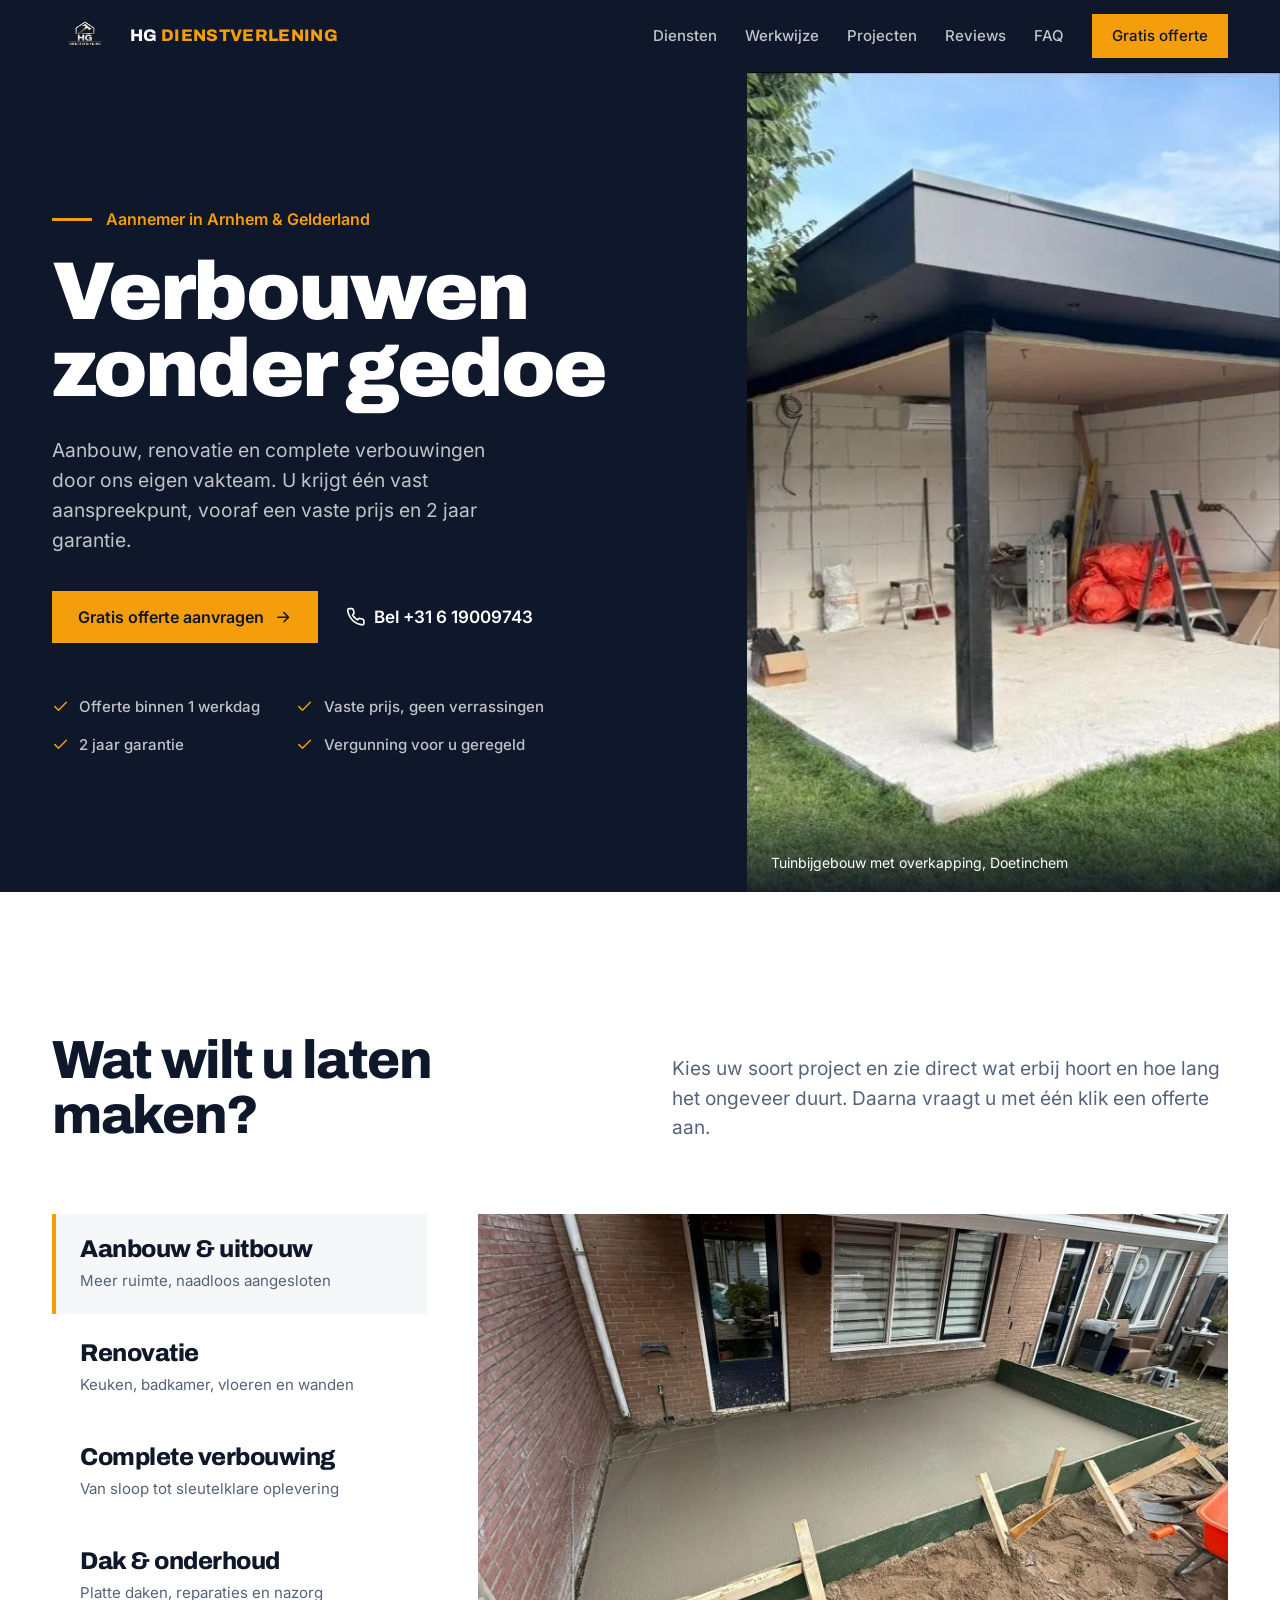
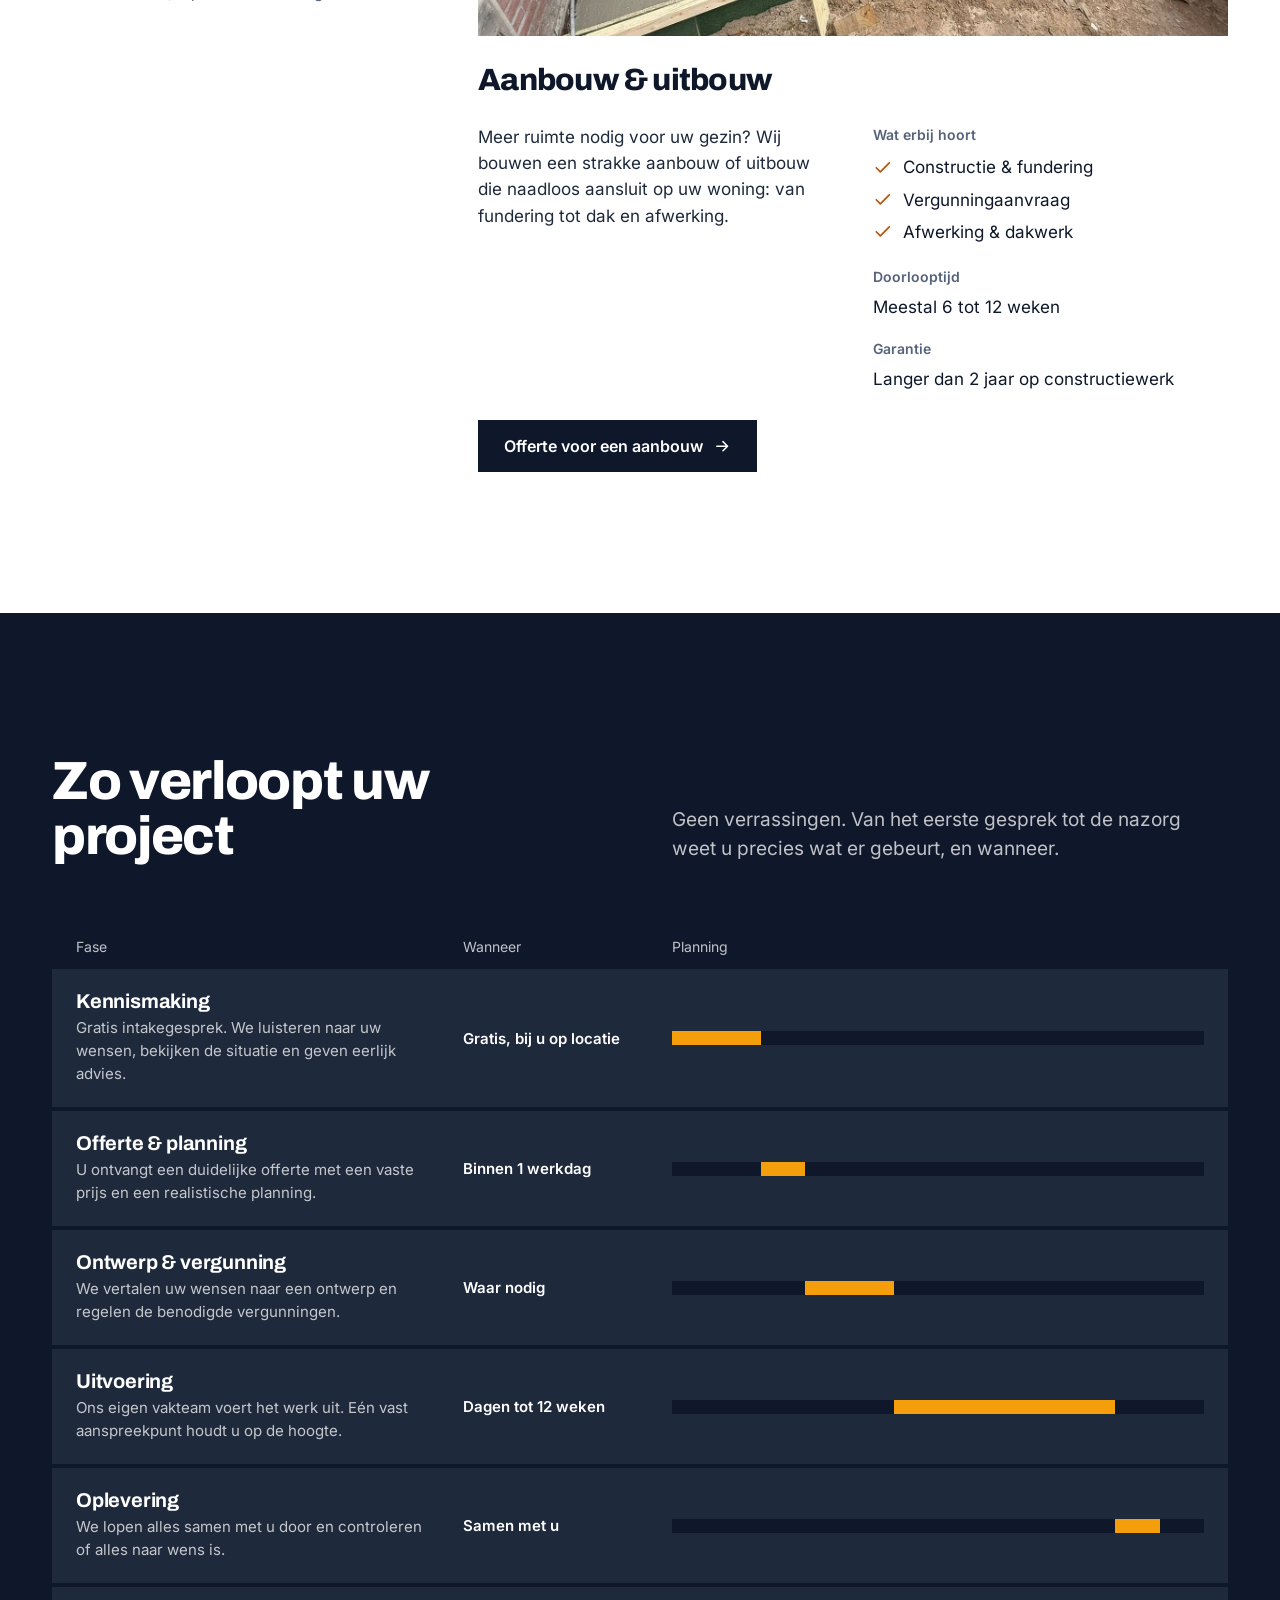
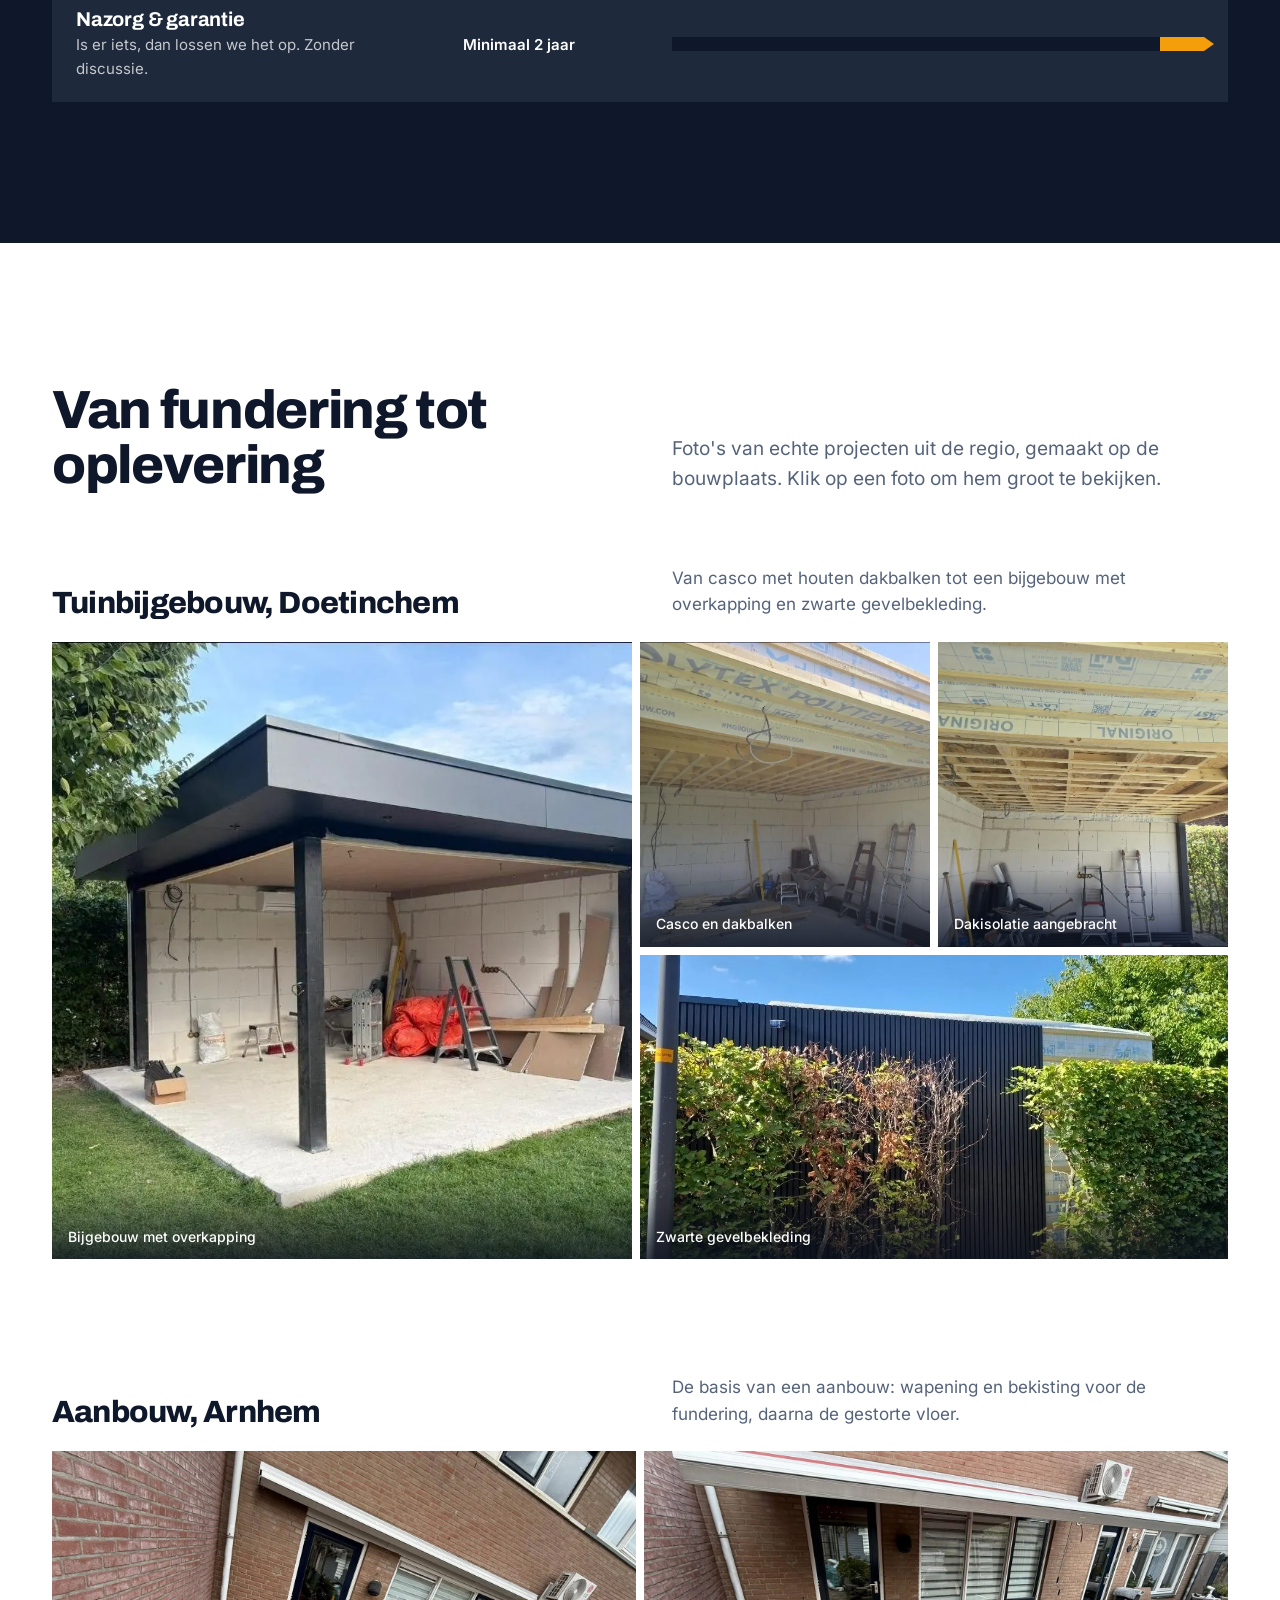
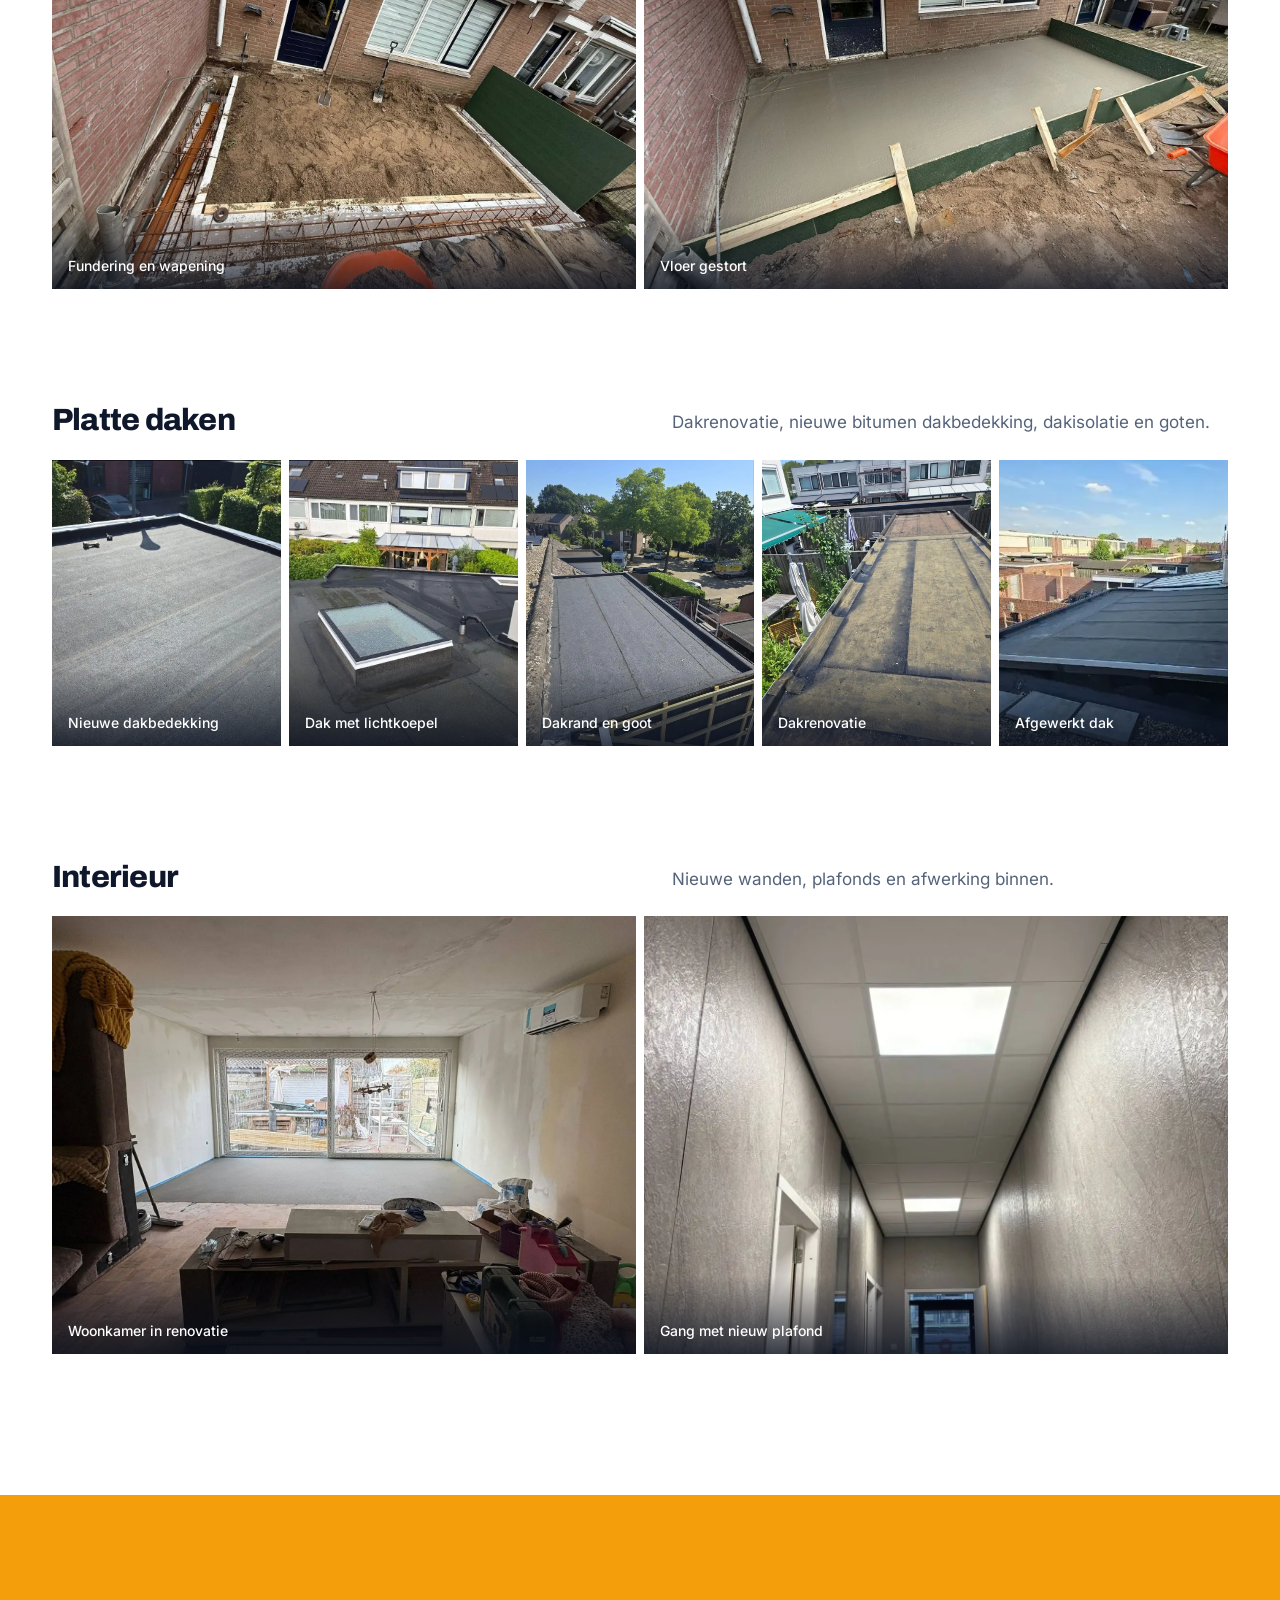
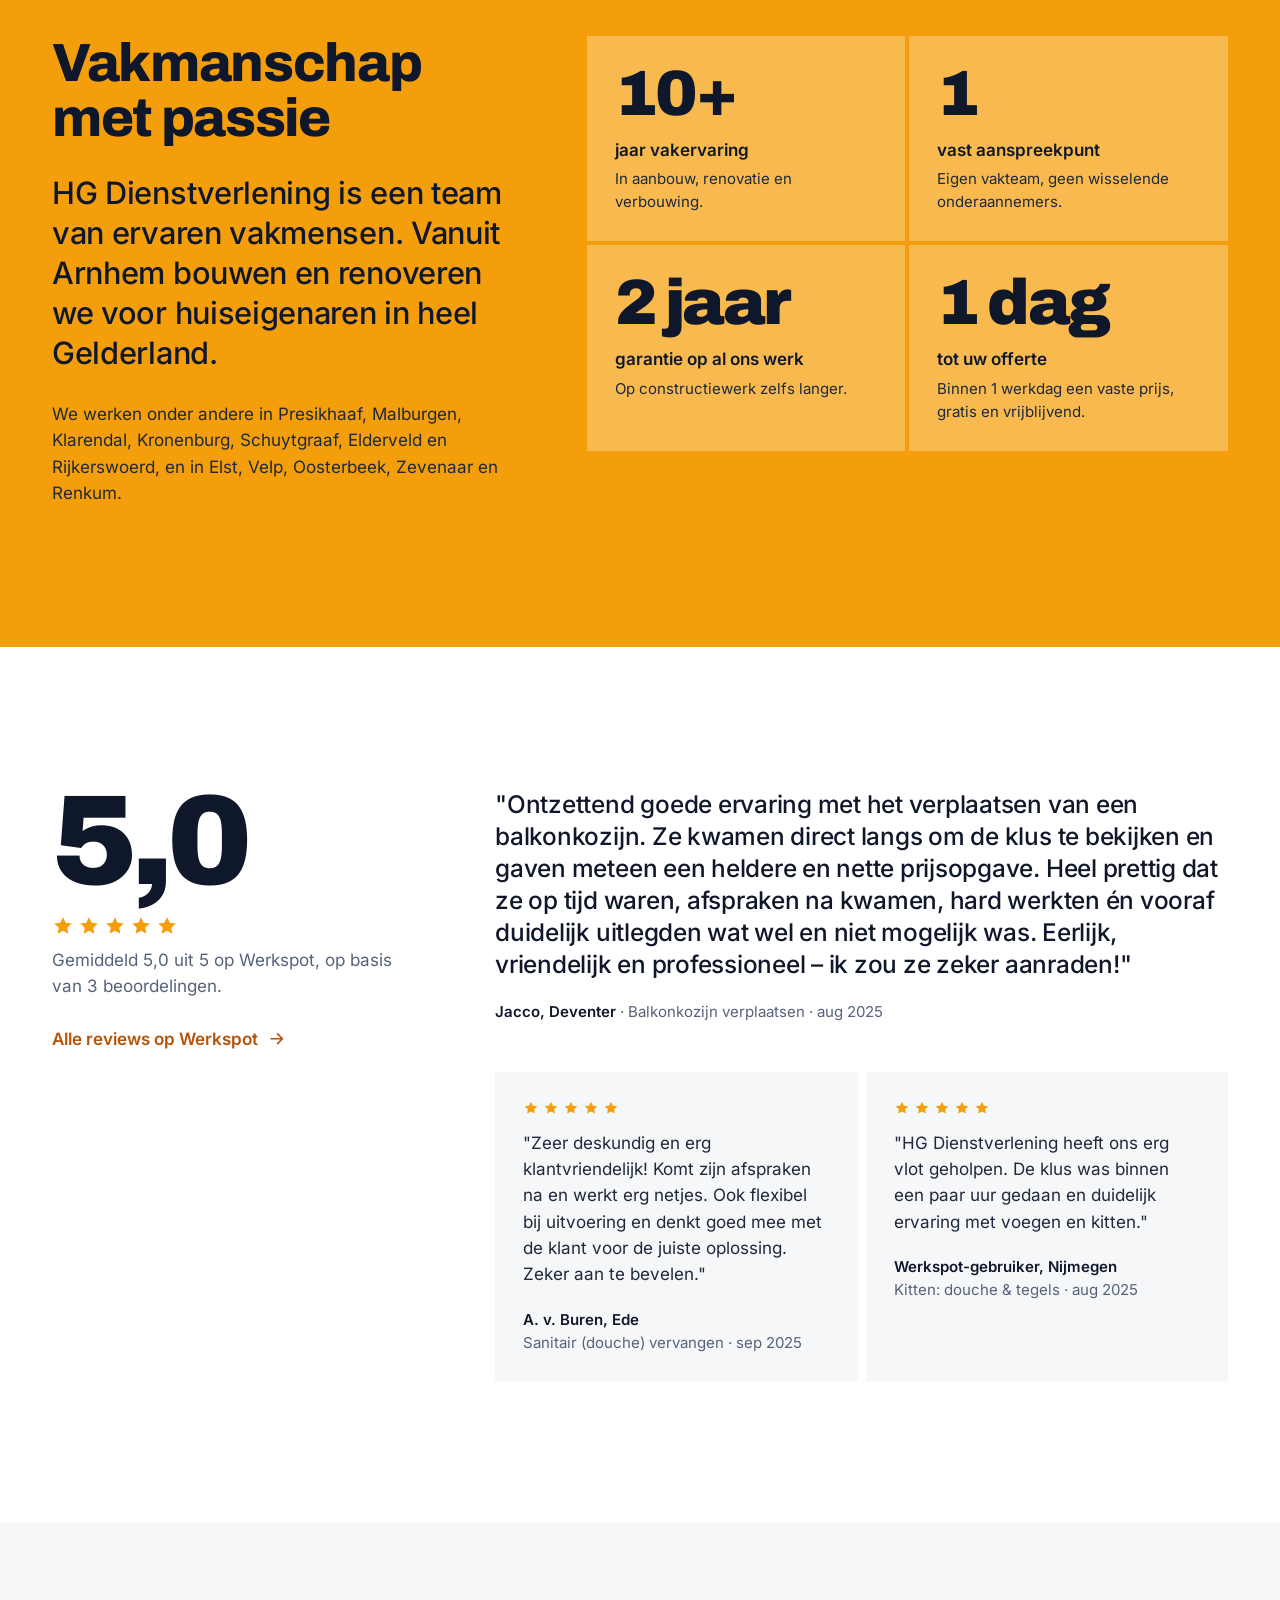
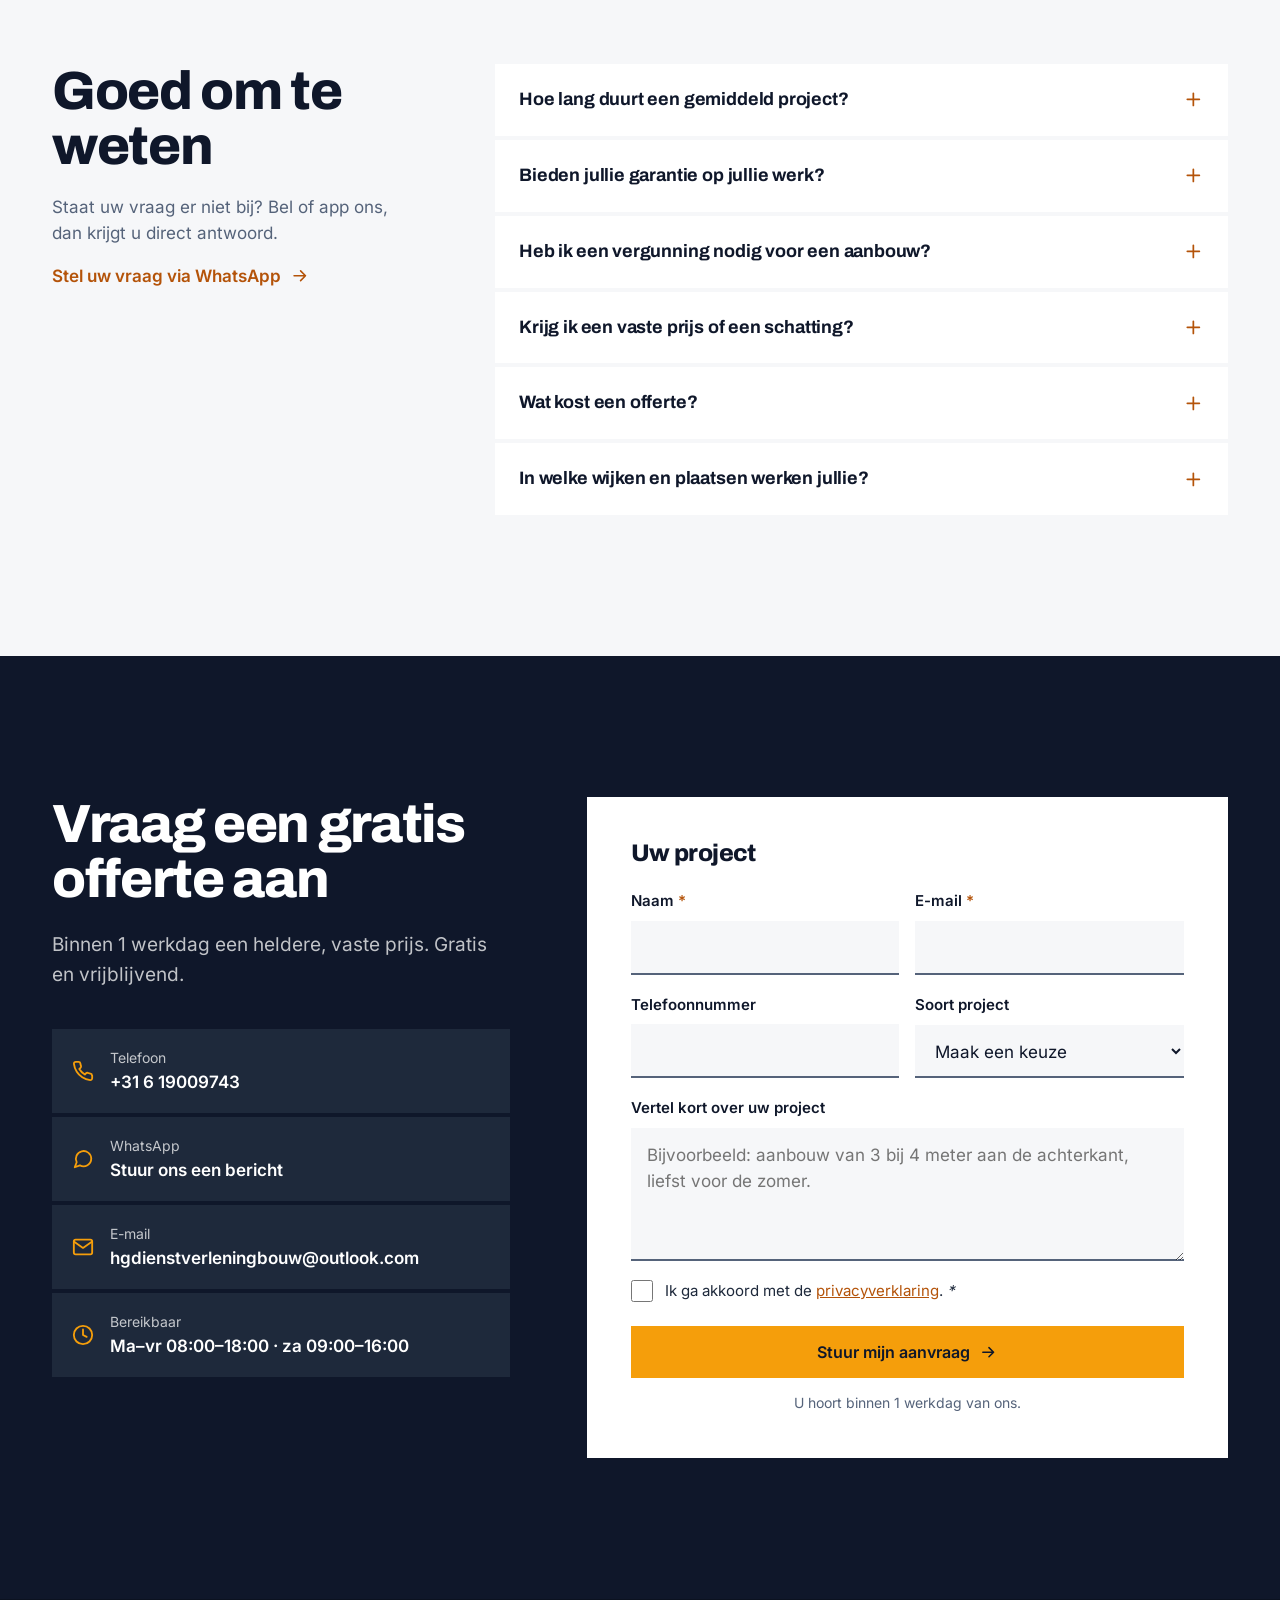
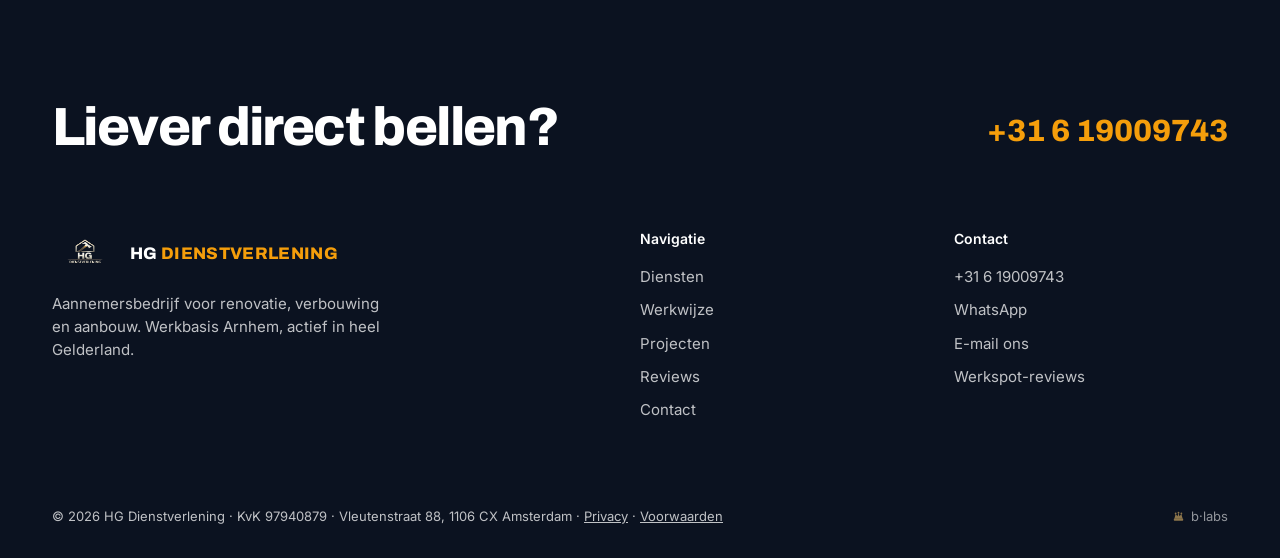
==== index.html @ 27e12d4f "Herontwerp homepage v2, spec-driven (SPEC.md + scripts/check-spec.mjs) - SPEC.md: tokens, bedrijfsge" ====
<!DOCTYPE html>
<html lang="nl">
<head>
<meta charset="UTF-8">
<meta name="viewport" content="width=device-width, initial-scale=1.0">
<title>Aannemer Arnhem | Aanbouw & Renovatie — HG Dienstverlening</title>
<meta name="description" content="Zoekt u een aannemer in Arnhem & Gelderland? Renovatie, verbouwing & aanbouw door eigen vakteam. Vaste prijs + 2 jaar garantie. Gratis offerte binnen 1 werkdag.">
<link rel="canonical" href="https://hg-dienstverlening.nl/">
<meta name="theme-color" content="#0f172a">
<meta property="og:type" content="website">
<meta property="og:site_name" content="HG Dienstverlening">
<meta property="og:title" content="Aannemer Arnhem | Aanbouw & Renovatie — HG Dienstverlening">
<meta property="og:description" content="Renovatie, verbouwing & aanbouw door eigen vakteam. Vaste prijs + 2 jaar garantie. Gratis offerte binnen 1 werkdag.">
<meta property="og:url" content="https://hg-dienstverlening.nl/">
<meta property="og:image" content="https://hg-dienstverlening.nl/hg-logo.png">
<meta property="og:locale" content="nl_NL">
<meta name="twitter:card" content="summary_large_image">
<meta name="twitter:title" content="Aannemer Arnhem | Aanbouw & Renovatie — HG Dienstverlening">
<meta name="twitter:description" content="Renovatie, verbouwing & aanbouw door eigen vakteam. Vaste prijs + 2 jaar garantie. Gratis offerte!">
<meta name="twitter:image" content="https://hg-dienstverlening.nl/hg-logo.png">
<script type="application/ld+json">
{"@context":"https://schema.org","@type":"GeneralContractor","name":"HG Dienstverlening","description":"Aannemersbedrijf voor renovatie, verbouwing en aanbouw in Arnhem en Gelderland.","telephone":"+31619009743","email":"hgdienstverleningbouw@outlook.com","url":"https://hg-dienstverlening.nl/","image":"https://hg-dienstverlening.nl/hg-logo.png","priceRange":"€€","sameAs":["https://www.werkspot.nl/profiel/hg-dienstverlening"],"address":{"@type":"PostalAddress","streetAddress":"Vleutenstraat 88","postalCode":"1106 CX","addressLocality":"Amsterdam","addressCountry":"NL"},"geo":{"@type":"GeoCoordinates","latitude":52.2993,"longitude":4.9498},"areaServed":["Arnhem","Nijmegen","Gelderland","Presikhaaf","Malburgen","Klarendal","Kronenburg","Schuytgraaf","Elderveld","Rijkerswoerd","Elst","Velp","Oosterbeek","Zevenaar","Renkum"],"openingHoursSpecification":[{"@type":"OpeningHoursSpecification","dayOfWeek":["Monday","Tuesday","Wednesday","Thursday","Friday"],"opens":"08:00","closes":"18:00"},{"@type":"OpeningHoursSpecification","dayOfWeek":"Saturday","opens":"09:00","closes":"16:00"}],"aggregateRating":{"@type":"AggregateRating","ratingValue":"5.0","reviewCount":"3","bestRating":"5"}}
</script>
<script type="application/ld+json">
{"@context":"https://schema.org","@type":"FAQPage","mainEntity":[{"@type":"Question","name":"Hoe lang duurt een gemiddeld project?","acceptedAnswer":{"@type":"Answer","text":"Een simpele verbouwing is vaak binnen een week klaar. Een complete renovatie of aanbouw duurt meestal 6 tot 12 weken. Tijdens het eerste gesprek geven we een eerlijke inschatting."}},{"@type":"Question","name":"Bieden jullie garantie op jullie werk?","acceptedAnswer":{"@type":"Answer","text":"Ja, op al ons werk geven we minimaal 2 jaar garantie. Voor constructiewerk zoals een aanbouw geven we zelfs langer garantie."}},{"@type":"Question","name":"Heb ik een vergunning nodig voor een aanbouw?","acceptedAnswer":{"@type":"Answer","text":"Vaak wel, afhankelijk van de grootte en de locatie. We adviseren welke omgevingsvergunning nodig is en kunnen de aanvraag voor u regelen."}},{"@type":"Question","name":"Krijg ik een vaste prijs of een schatting?","acceptedAnswer":{"@type":"Answer","text":"U ontvangt een duidelijke offerte met een vaste prijs. Zo weet u vooraf precies waar u aan toe bent, zonder verrassingen achteraf."}},{"@type":"Question","name":"Wat kost een offerte?","acceptedAnswer":{"@type":"Answer","text":"Niets. Het kennismakingsgesprek, ons advies en de offerte zijn gratis en vrijblijvend. U ontvangt de offerte binnen 1 werkdag."}},{"@type":"Question","name":"In welke wijken en plaatsen werken jullie?","acceptedAnswer":{"@type":"Answer","text":"We werken door heel Arnhem, onder andere in Presikhaaf, Malburgen, Klarendal, Kronenburg, Schuytgraaf, Elderveld en Rijkerswoerd, en in Elst, Velp, Oosterbeek, Zevenaar en Renkum. Voor grotere projecten rijden we graag verder in Gelderland."}}]}
</script>
<link rel="icon" type="image/png" href="favicon.png">
<link rel="apple-touch-icon" href="favicon.png">
<link rel="preload" as="font" type="font/ttf" href="fonts/font4.ttf" crossorigin>
<link href="fonts.css" rel="stylesheet">
<link rel="preload" as="image" href="doetinchem/doetinchem-1.webp" fetchpriority="high">
<link rel="ai-catalog" href="/ai-catalog.json">
<script>document.documentElement.classList.add('js');setTimeout(function(){document.querySelectorAll('[data-reveal]').forEach(function(e){e.classList.add('in')})},3500);</script>
<style>
:root{
  --ink:#0f172a;
  --ink-2:#1e293b;
  --ink-3:#0b1220;
  --accent:#f59e0b;
  --accent-dark:#b45309;
  --bg:#ffffff;
  --bg-soft:#f6f7f9;
  --muted:#55637a;
  --on-dark:#ffffff;
  --on-dark-muted:rgba(255,255,255,.74);
  --wa:#25d366;
  --danger:#b91c1c;
  --head:'Archivo',sans-serif;
  --body:'Inter',sans-serif;
  --fs-display:clamp(2.75rem,6.4vw,5.5rem);
  --fs-h2:clamp(2rem,4.2vw,3.5rem);
  --fs-statement:clamp(1.375rem,2.4vw,2rem);
  --fs-body:1.0625rem;
  --fs-small:.875rem;
  --max:1240px;
  --gutter:clamp(16px,3vw,32px);
  --section:clamp(88px,11vw,160px);
  --radius:0px;
  --ease:cubic-bezier(.2,.7,.2,1);
  --dur:700ms;
}

/* ---------- basis ---------- */
*,*::before,*::after{margin:0;padding:0;box-sizing:border-box}
html{scroll-behavior:smooth;-webkit-text-size-adjust:100%}
body{font-family:var(--body);font-size:var(--fs-body);color:var(--ink);background:var(--bg);line-height:1.55;-webkit-font-smoothing:antialiased;text-rendering:optimizeLegibility}
img{max-width:100%;display:block}
a{color:inherit}
button{font:inherit;color:inherit;cursor:pointer;background:none;border:0}
ul,ol{list-style:none}
svg.i{width:1.15em;height:1.15em;flex:none;fill:none;stroke:currentColor;stroke-width:2;stroke-linecap:round;stroke-linejoin:round}
.wrap{max-width:var(--max);margin-inline:auto;padding-inline:var(--gutter)}
.section{padding-block:var(--section)}
.visually-hidden{position:absolute!important;width:1px;height:1px;overflow:hidden;clip:rect(0 0 0 0);clip-path:inset(50%);white-space:nowrap}
section[id]{scroll-margin-top:72px}
:focus-visible{outline:3px solid var(--accent);outline-offset:3px}
h1,h2,h3{font-family:var(--head);line-height:1.02;letter-spacing:-.025em}
h2{font-size:var(--fs-h2);font-weight:800;max-width:16ch}
.lead{font-size:1.1875rem;color:var(--muted);max-width:46ch}
.on-dark{background:var(--ink);color:var(--on-dark)}
.on-dark .lead{color:var(--on-dark-muted)}

/* ---------- knoppen ---------- */
.btn{display:inline-flex;align-items:center;justify-content:center;gap:.6em;min-height:52px;padding:0 26px;border-radius:var(--radius);font-weight:600;font-size:1rem;text-decoration:none;transition:background-color .2s,color .2s,transform .2s var(--ease)}
.btn:active{transform:translateY(1px)}
.btn-accent{background:var(--accent);color:var(--ink)}
.btn-accent:hover{background:var(--on-dark);color:var(--ink)}
.btn-dark{background:var(--ink);color:var(--on-dark)}
.btn-dark:hover{background:var(--ink-2)}
.link{display:inline-flex;align-items:center;gap:.5em;font-weight:600;text-decoration:none;padding-block:.5em}
.link .i{transition:transform .2s var(--ease)}
.link:hover .i{transform:translateX(4px)}
.link:hover span{text-decoration:underline;text-underline-offset:4px}

/* ---------- navigatie ---------- */
.nav{position:sticky;top:0;z-index:100;background:var(--ink);color:var(--on-dark)}
.nav .wrap{display:flex;align-items:center;justify-content:space-between;height:72px;gap:24px}
.brand{display:flex;align-items:center;gap:12px;font-family:var(--head);font-weight:800;font-size:1.05rem;letter-spacing:.02em;text-decoration:none;color:var(--on-dark)}
.brand img{height:44px;width:66px;object-fit:cover}
.brand b{color:var(--accent);font-weight:800}
.nav-links{display:flex;align-items:center;gap:28px}
.nav-links a{color:var(--on-dark-muted);font-size:.9375rem;font-weight:500;text-decoration:none;transition:color .2s}
.nav-links a:hover{color:var(--on-dark)}
.nav-links .btn{color:var(--ink);min-height:44px;padding:0 20px;font-size:.9375rem}
.menu-btn{display:none;width:44px;height:44px;align-items:center;justify-content:center;color:var(--on-dark)}
.menu-btn .i{width:26px;height:26px}
.menu-btn .close{display:none}
.menu-btn[aria-expanded="true"] .open{display:none}
.menu-btn[aria-expanded="true"] .close{display:block}

/* ---------- hero ---------- */
.hero{display:grid;grid-template-columns:minmax(0,7fr) minmax(0,5fr);min-height:min(calc(100svh - 72px),820px)}
.hero-copy{display:flex;flex-direction:column;justify-content:center;padding:clamp(48px,7vw,96px) clamp(24px,4vw,64px) clamp(48px,7vw,96px) max(var(--gutter),calc((100vw - var(--max)) / 2 + var(--gutter)))}
.hero h1{font-size:var(--fs-display);font-weight:900;letter-spacing:-.035em;line-height:.95}
.h1-loc{display:flex;align-items:center;gap:14px;font-family:var(--body);font-size:1rem;font-weight:600;letter-spacing:0;line-height:1.4;color:var(--accent);margin-bottom:22px}
.h1-loc::before{content:'';width:40px;height:3px;background:var(--accent)}
.hero .lead{margin:28px 0 36px;font-size:clamp(1.0625rem,1.5vw,1.25rem);max-width:40ch}
.hero-actions{display:flex;flex-wrap:wrap;align-items:center;gap:12px 28px}
.hero-actions .link{color:var(--on-dark)}
.facts{display:grid;grid-template-columns:repeat(2,minmax(0,max-content));gap:14px 36px;margin-top:52px;font-size:.9375rem;font-weight:500;color:var(--on-dark-muted)}
.facts li{display:flex;align-items:center;gap:10px}
.facts .i{color:var(--accent)}
.hero-media{position:relative;margin:0;overflow:hidden;min-height:320px;background:var(--ink-2)}
.hero-media img{position:absolute;inset:0;width:100%;height:100%;object-fit:cover}
.hero-media figcaption{position:absolute;left:0;right:0;bottom:0;padding:56px 24px 18px;font-size:var(--fs-small);color:var(--on-dark);background:linear-gradient(transparent,rgba(11,18,32,.82))}

/* ---------- diensten / projectkiezer ---------- */
.head-split{display:grid;grid-template-columns:minmax(0,1fr) minmax(0,1fr);gap:24px 64px;align-items:end;margin-bottom:clamp(40px,6vw,72px)}
.picker{display:grid;grid-template-columns:minmax(0,4fr) minmax(0,8fr);gap:clamp(24px,4vw,56px)}
.tabs{display:none}
html.js .tabs{display:flex;flex-direction:column;gap:4px}
.tab{display:block;width:100%;text-align:left;padding:22px 24px 22px 28px;background:transparent;position:relative;transition:background-color .2s}
.tab::before{content:'';position:absolute;left:0;top:0;bottom:0;width:4px;background:transparent;transition:background-color .2s}
.tab strong{display:block;font-family:var(--head);font-weight:800;font-size:clamp(1.25rem,1.9vw,1.625rem);letter-spacing:-.02em;line-height:1.1}
.tab span{display:block;color:var(--muted);font-size:.9375rem;margin-top:6px}
.tab:hover{background:var(--bg-soft)}
.tab[aria-selected="true"]{background:var(--bg-soft)}
.tab[aria-selected="true"]::before{background:var(--accent)}
.panels{display:grid;gap:64px}
html.js .panels{gap:0}
html.js .panel[hidden]{display:none}
.panel{display:grid;grid-template-columns:minmax(0,1fr) minmax(0,1fr);gap:28px 40px;align-content:start}
.panel-img{grid-column:1/-1;margin:0;aspect-ratio:16/9;overflow:hidden;background:var(--bg-soft)}
.panel-img img{width:100%;height:100%;object-fit:cover}
.panel h3{grid-column:1/-1;font-size:var(--fs-statement);font-weight:800}
.panel p{color:var(--ink-2)}
.panel dl{display:grid;gap:18px}
.panel dt{font-weight:600;font-size:var(--fs-small);color:var(--muted);margin-bottom:6px}
.panel dd li{display:flex;gap:10px;align-items:flex-start;padding:3px 0}
.panel dd .i{color:var(--accent-dark);margin-top:.2em}
.panel .btn{justify-self:start;grid-column:1/-1}
html.js .panel h3{grid-row:2}

/* ---------- werkwijze / bouwplanning ---------- */
.plan{display:grid;gap:4px}
.plan-head,.plan li{display:grid;grid-template-columns:minmax(0,4fr) minmax(0,2fr) minmax(0,6fr);gap:20px 32px;align-items:center}
.plan-head{font-size:var(--fs-small);color:var(--on-dark-muted);padding:0 24px 12px;margin-top:clamp(40px,6vw,72px)}
.plan li{background:var(--ink-2);padding:22px 24px}
.plan h3{font-size:1.25rem;font-weight:700;letter-spacing:-.01em}
.plan p{color:var(--on-dark-muted);font-size:.9375rem;margin-top:4px;max-width:44ch}
.plan .when{font-weight:600;font-size:.9375rem}
.track{display:grid;grid-template-columns:repeat(12,1fr);height:14px;background:var(--ink)}
.bar{grid-column:var(--s)/var(--e);background:var(--accent);transform-origin:left center}
.bar.open{position:relative}
.bar.open::after{content:'';position:absolute;right:-10px;top:0;border-left:10px solid var(--accent);border-top:7px solid transparent;border-bottom:7px solid transparent}

/* ---------- projecten ---------- */
.proj{margin-top:clamp(40px,6vw,72px)}
.proj + .proj{margin-top:clamp(64px,9vw,120px)}
.proj-title{display:grid;grid-template-columns:minmax(0,1fr) minmax(0,1fr);gap:12px 64px;align-items:end;margin-bottom:24px}
.proj-title h3{font-size:var(--fs-statement);font-weight:800}
.proj-title p{color:var(--muted)}
.shot{position:relative;display:block;overflow:hidden;background:var(--bg-soft);text-decoration:none;color:var(--on-dark)}
.shot img{width:100%;height:100%;object-fit:cover;transition:transform .8s var(--ease)}
.shot:hover img{transform:scale(1.035)}
.shot figcaption{position:absolute;left:0;right:0;bottom:0;padding:44px 16px 12px;font-size:var(--fs-small);font-weight:500;background:linear-gradient(transparent,rgba(11,18,32,.78))}
.shot figure{height:100%;margin:0}
.mosaic{display:grid;grid-template-columns:2fr 1fr 1fr;grid-template-rows:repeat(2,minmax(0,1fr));gap:8px;aspect-ratio:16/8.4}
.mosaic .shot:first-child{grid-row:1/3}
.mosaic .shot:last-child{grid-column:2/4}
.pair{display:grid;grid-template-columns:repeat(2,minmax(0,1fr));gap:8px}
.pair .shot{aspect-ratio:4/3}
.strip{display:grid;grid-template-columns:repeat(5,minmax(0,1fr));gap:8px}
.strip .shot{aspect-ratio:4/5}

/* ---------- over ons ---------- */
.about{background:var(--accent);color:var(--ink)}
.about-grid{display:grid;grid-template-columns:minmax(0,5fr) minmax(0,7fr);gap:48px clamp(32px,6vw,96px)}
.about h2{margin-bottom:28px}
.statement{font-size:var(--fs-statement);font-weight:500;line-height:1.3;letter-spacing:-.01em;max-width:30ch}
.about .area{margin-top:28px;color:var(--ink-2);max-width:48ch}
.figures{display:grid;grid-template-columns:repeat(2,minmax(0,1fr));gap:4px;align-content:start}
.figures li{background:rgba(255,255,255,.28);padding:28px}
.figures b{display:block;font-family:var(--head);font-weight:900;font-size:clamp(2.75rem,5vw,4.25rem);line-height:.95;letter-spacing:-.04em}
.figures strong{display:block;font-weight:600;margin-top:12px}
.figures span{display:block;color:var(--ink-2);font-size:.9375rem;margin-top:4px}

/* ---------- reviews ---------- */
.rev-grid{display:grid;grid-template-columns:minmax(0,4fr) minmax(0,8fr);gap:48px clamp(32px,6vw,96px)}
.score{font-family:var(--head);font-weight:900;font-size:clamp(5rem,10vw,8.5rem);line-height:.85;letter-spacing:-.05em}
.stars{display:flex;gap:4px;color:var(--accent);margin:18px 0 10px}
.stars svg{width:22px;height:22px;fill:currentColor}
.rev-side p{color:var(--muted)}
.rev-side .score{color:var(--ink)}
.rev-side .link{margin-top:18px;color:var(--accent-dark)}
.quote-main blockquote{font-size:clamp(1.25rem,1.9vw,1.625rem);line-height:1.32;letter-spacing:-.01em;font-weight:500}
.who{margin-top:20px;font-size:.9375rem}
.who strong{font-weight:600}
.who span{color:var(--muted)}
.quotes-sm{display:grid;grid-template-columns:repeat(2,minmax(0,1fr));gap:8px;margin-top:48px}
.quotes-sm figure{background:var(--bg-soft);padding:28px}
.quotes-sm blockquote{color:var(--ink-2)}
.quotes-sm .stars svg{width:16px;height:16px}
.quotes-sm .stars{margin:0 0 14px}

/* ---------- FAQ ---------- */
.faq{background:var(--bg-soft)}
.faq-grid{display:grid;grid-template-columns:minmax(0,4fr) minmax(0,8fr);gap:40px clamp(32px,6vw,96px)}
.faq-side p{color:var(--muted);margin-top:20px;max-width:32ch}
.faq-side .link{margin-top:8px;color:var(--accent-dark)}
.faq-list{display:grid;gap:4px}
.faq-list details{background:var(--bg)}
.faq-list summary{display:flex;justify-content:space-between;align-items:center;gap:20px;padding:22px 24px;font-family:var(--head);font-weight:700;font-size:1.125rem;letter-spacing:-.01em;cursor:pointer;list-style:none}
.faq-list summary::-webkit-details-marker{display:none}
.faq-list summary .i{color:var(--accent-dark);transition:transform .25s var(--ease)}
.faq-list details[open] summary .i{transform:rotate(45deg)}
.faq-list details p{padding:0 24px 24px;color:var(--ink-2);max-width:62ch}

/* ---------- contact ---------- */
.contact-grid{display:grid;grid-template-columns:minmax(0,5fr) minmax(0,7fr);gap:48px clamp(32px,6vw,96px);align-items:start}
.contact .lead{margin-top:24px}
.channels{display:grid;gap:4px;margin-top:40px}
.channels a,.channels div{display:flex;align-items:center;gap:16px;padding:18px 20px;background:var(--ink-2);text-decoration:none;transition:background-color .2s}
.channels a:hover{background:var(--ink-3)}
.channels .i{color:var(--accent);width:22px;height:22px}
.channels small{display:block;color:var(--on-dark-muted);font-size:var(--fs-small)}
.channels p{min-width:0}
.channels span{font-weight:600;overflow-wrap:anywhere}
.form{background:var(--bg);color:var(--ink);padding:clamp(24px,4vw,44px)}
.form h3{font-size:1.5rem;font-weight:800;margin-bottom:24px}
.row{display:grid;grid-template-columns:repeat(2,minmax(0,1fr));gap:16px}
.field{display:grid;gap:8px;margin-bottom:18px}
.field label{font-weight:600;font-size:.9375rem}
.field label em{font-style:normal;color:var(--accent-dark)}
.field input,.field select,.field textarea{width:100%;min-height:52px;padding:14px 16px;border:0;border-radius:var(--radius);background:var(--bg-soft);box-shadow:inset 0 -2px 0 var(--muted);font:inherit;color:var(--ink);transition:box-shadow .2s,background-color .2s}
.field textarea{min-height:120px;resize:vertical}
.field input:focus,.field select:focus,.field textarea:focus{outline:none;background:var(--bg);box-shadow:inset 0 0 0 2px var(--ink)}
.field input:user-invalid,.field textarea:user-invalid{box-shadow:inset 0 -2px 0 var(--danger)}
.check{display:flex;gap:12px;align-items:flex-start;font-size:.9375rem;color:var(--ink-2);margin:6px 0 24px}
.check input{width:22px;height:22px;margin-top:1px;accent-color:var(--ink);flex:none}
.check a{color:var(--accent-dark)}
.form .btn{width:100%}
.form-note{text-align:center;font-size:var(--fs-small);color:var(--muted);margin-top:14px}
.status{margin-top:16px;font-weight:600}
.status:empty{display:none}
.status.ok{background:var(--bg-soft);padding:16px 18px;color:var(--ink)}
.status.err{background:var(--bg-soft);padding:16px 18px;color:var(--danger)}
.hp{position:absolute;left:-9999px}

/* ---------- footer ---------- */
.footer{background:var(--ink-3);color:var(--on-dark-muted);padding-block:clamp(64px,8vw,112px) 32px}
.foot-call{display:flex;flex-wrap:wrap;justify-content:space-between;align-items:end;gap:24px;padding-bottom:clamp(48px,6vw,80px)}
.foot-call p{font-family:var(--head);font-weight:800;font-size:var(--fs-h2);line-height:1;letter-spacing:-.03em;color:var(--on-dark)}
.foot-call a{font-family:var(--head);font-weight:800;font-size:var(--fs-statement);color:var(--accent);text-decoration:none}
.foot-call a:hover{text-decoration:underline;text-underline-offset:6px}
.foot-cols{display:grid;grid-template-columns:2fr 1fr 1fr;gap:40px}
.foot-cols h3{font-family:var(--body);font-size:var(--fs-small);font-weight:600;color:var(--on-dark);letter-spacing:0;margin-bottom:14px}
.foot-cols p{max-width:38ch;margin-top:16px;font-size:.9375rem}
.foot-cols li a{display:inline-block;padding:5px 0;font-size:.9375rem;text-decoration:none;transition:color .2s}
.foot-cols li a:hover{color:var(--accent)}
.foot-legal{display:flex;flex-wrap:wrap;justify-content:space-between;gap:12px;margin-top:56px;padding-top:24px;font-size:.8125rem}
.foot-legal .credit{display:inline-flex;align-items:center;gap:6px;opacity:.75}

/* ---------- mobiele belbalk ---------- */
.callbar{display:none;position:fixed;left:0;right:0;bottom:0;z-index:90;background:var(--ink);padding:10px 12px calc(10px + env(safe-area-inset-bottom));box-shadow:0 -8px 24px rgba(11,18,32,.25)}
.callbar .inner{display:grid;grid-template-columns:1fr 1fr 1.3fr;gap:8px}
.callbar a{display:flex;align-items:center;justify-content:center;gap:8px;min-height:48px;font-weight:600;font-size:.9375rem;text-decoration:none;white-space:nowrap}
.callbar .call{background:var(--ink-2);color:var(--on-dark)}
.callbar .wa{background:var(--wa);color:var(--ink)}
.callbar .offerte{background:var(--accent);color:var(--ink)}

/* ---------- lightbox ---------- */
.lightbox{margin:auto;padding:0;border:0;background:transparent;max-width:min(1200px,94vw);max-height:92vh;color:var(--on-dark);overflow:visible}
.lightbox::backdrop{background:rgba(11,18,32,.92)}
.lightbox img{max-width:min(1200px,94vw);max-height:80vh;width:auto;height:auto;margin:0 auto;box-shadow:0 30px 80px rgba(0,0,0,.45)}
.lb-bar{display:flex;align-items:center;justify-content:space-between;gap:16px;margin-top:14px}
.lb-bar p{font-size:.9375rem}
.lb-btns{display:flex;gap:6px}
.lb-btns button{width:48px;height:48px;display:flex;align-items:center;justify-content:center;background:var(--ink-2);color:var(--on-dark);transition:background-color .2s}
.lb-btns button:hover{background:var(--accent);color:var(--ink)}

/* ---------- beweging ---------- */
@media (prefers-reduced-motion:no-preference){
  html.js [data-reveal]>*{opacity:0;transform:translateY(24px);transition:opacity var(--dur) var(--ease),transform var(--dur) var(--ease);transition-delay:calc(var(--i,0) * 80ms)}
  html.js [data-reveal].in>*{opacity:1;transform:none}
  html.js .plan .bar{transform:scaleX(0);transition:transform 900ms var(--ease);transition-delay:calc(200ms + var(--i,0) * 140ms)}
  html.js .plan.in .bar{transform:scaleX(1)}
  .hero-media img{animation:drift 18s var(--ease) both}
  @keyframes drift{from{transform:scale(1.08)}to{transform:scale(1)}}
}
@media (prefers-reduced-motion:reduce){
  html{scroll-behavior:auto}
  *,*::before,*::after{transition-duration:.01ms!important;animation-duration:.01ms!important}
}

/* ---------- responsief ---------- */
@media (max-width:1024px){
  .nav-links{display:none;position:absolute;top:72px;left:0;right:0;flex-direction:column;align-items:stretch;gap:0;background:var(--ink);padding:8px var(--gutter) 20px;box-shadow:0 20px 40px rgba(11,18,32,.35)}
  .nav-links.open{display:flex}
  .nav-links a{padding:14px 0;font-size:1.0625rem}
  .nav-links .btn{margin-top:10px;min-height:52px}
  .menu-btn{display:flex}
  .hero{grid-template-columns:1fr;min-height:0}
  .hero-copy{padding-inline:var(--gutter)}
  .hero-media{aspect-ratio:4/3;min-height:0}
  .picker{grid-template-columns:1fr}
  html.js .tabs{flex-direction:row;overflow-x:auto;scroll-snap-type:x mandatory;gap:4px;margin-inline:calc(var(--gutter) * -1);padding-inline:var(--gutter);scrollbar-width:none}
  .tab{flex:0 0 auto;width:auto;padding:14px 18px 16px;background:var(--bg-soft);scroll-snap-align:start}
  .tab::before{left:0;right:0;top:auto;bottom:0;width:auto;height:4px}
  .tab span{display:none}
  .tab strong{font-size:1.0625rem}
  .plan-head{display:none}
  .plan li{grid-template-columns:1fr auto}
  .plan .track{grid-column:1/-1}
  .about-grid,.rev-grid,.faq-grid,.contact-grid{grid-template-columns:minmax(0,1fr)}
  .strip{grid-template-columns:repeat(5,72%);overflow-x:auto;scroll-snap-type:x mandatory;margin-inline:calc(var(--gutter) * -1);padding-inline:var(--gutter);scrollbar-width:none}
  .strip .shot{scroll-snap-align:start}
  .foot-cols{grid-template-columns:1fr 1fr}
  .foot-cols>div:first-child{grid-column:1/-1}
}
@media (max-width:720px){
  .head-split,.proj-title{grid-template-columns:1fr}
  .panel{grid-template-columns:1fr}
  .panel-img{aspect-ratio:4/3}
  .mosaic{grid-template-columns:1fr 1fr;grid-template-rows:auto;aspect-ratio:auto}
  .mosaic .shot{aspect-ratio:4/3}
  .mosaic .shot:first-child{grid-row:auto;grid-column:1/-1}
  .mosaic .shot:last-child{grid-column:1/-1}
  .pair{grid-template-columns:1fr}
  .figures{grid-template-columns:1fr 1fr}
  .figures li{padding:20px}
  .quotes-sm{grid-template-columns:1fr}
  .row{grid-template-columns:1fr;gap:0}
  .facts{grid-template-columns:1fr;margin-top:40px}
  .plan li{grid-template-columns:1fr;gap:10px}
}
@media (max-width:640px){
  .callbar{display:block}
  body{padding-bottom:76px}
  .foot-cols{grid-template-columns:1fr}
  .figures b{font-size:2.25rem}
  .figures li{padding:18px 16px}
}
</style>
</head>
<body>

<svg width="0" height="0" style="position:absolute" aria-hidden="true">
  <symbol id="i-check" viewBox="0 0 24 24"><path d="M20 6 9 17l-5-5"/></symbol>
  <symbol id="i-arrow" viewBox="0 0 24 24"><path d="M5 12h14M13 6l6 6-6 6"/></symbol>
  <symbol id="i-left" viewBox="0 0 24 24"><path d="M15 18l-6-6 6-6"/></symbol>
  <symbol id="i-right" viewBox="0 0 24 24"><path d="M9 18l6-6-6-6"/></symbol>
  <symbol id="i-plus" viewBox="0 0 24 24"><path d="M12 5v14M5 12h14"/></symbol>
  <symbol id="i-x" viewBox="0 0 24 24"><path d="M18 6 6 18M6 6l12 12"/></symbol>
  <symbol id="i-menu" viewBox="0 0 24 24"><path d="M4 7h16M4 12h16M4 17h16"/></symbol>
  <symbol id="i-phone" viewBox="0 0 24 24"><path d="M22 16.9v3a2 2 0 0 1-2.2 2 19.8 19.8 0 0 1-8.6-3.1 19.5 19.5 0 0 1-6-6A19.8 19.8 0 0 1 2.1 4.2 2 2 0 0 1 4.1 2h3a2 2 0 0 1 2 1.7c.1.9.4 1.8.7 2.7a2 2 0 0 1-.5 2.1L8 9.8a16 16 0 0 0 6 6l1.3-1.3a2 2 0 0 1 2.1-.4c.9.3 1.8.6 2.7.7a2 2 0 0 1 1.7 2z"/></symbol>
  <symbol id="i-chat" viewBox="0 0 24 24"><path d="M21 11.5a8.4 8.4 0 0 1-12.4 7.4L3 21l2.1-5.5A8.4 8.4 0 1 1 21 11.5z"/></symbol>
  <symbol id="i-mail" viewBox="0 0 24 24"><path d="M4 4h16a2 2 0 0 1 2 2v12a2 2 0 0 1-2 2H4a2 2 0 0 1-2-2V6a2 2 0 0 1 2-2z"/><path d="m22 6-10 7L2 6"/></symbol>
  <symbol id="i-clock" viewBox="0 0 24 24"><circle cx="12" cy="12" r="10"/><path d="M12 6v6l4 2"/></symbol>
  <symbol id="i-star" viewBox="0 0 24 24"><path d="M12 2.5l2.9 6 6.6.8-4.9 4.6 1.3 6.5L12 17.2l-5.9 3.2 1.3-6.5L2.5 9.3l6.6-.8z"/></symbol>
</svg>

<a href="#main" class="visually-hidden">Naar de inhoud</a>

<header class="nav">
  <div class="wrap">
    <a href="#home" class="brand" aria-label="HG Dienstverlening, naar boven"><img src="hg-logo.png" width="60" height="40" alt=""><span>HG <b>DIENSTVERLENING</b></span></a>
    <nav class="nav-links" id="navLinks" aria-label="Hoofdmenu">
      <a href="#diensten">Diensten</a>
      <a href="#werkwijze">Werkwijze</a>
      <a href="#projecten">Projecten</a>
      <a href="#reviews">Reviews</a>
      <a href="#faq">FAQ</a>
      <a href="#contact" class="btn btn-accent">Gratis offerte</a>
    </nav>
    <button class="menu-btn" id="menuBtn" aria-label="Menu" aria-expanded="false" aria-controls="navLinks">
      <svg class="i open"><use href="#i-menu"/></svg><svg class="i close"><use href="#i-x"/></svg>
    </button>
  </div>
</header>

<main id="main">

<!-- 1. HERO -->
<section class="hero on-dark" id="home">
  <div class="hero-copy" data-reveal>
    <h1><span class="h1-loc">Aannemer in Arnhem &amp; Gelderland</span>Verbouwen zonder gedoe</h1>
    <p class="lead">Aanbouw, renovatie en complete verbouwingen door ons eigen vakteam. U krijgt één vast aanspreekpunt, vooraf een vaste prijs en 2 jaar garantie.</p>
    <div class="hero-actions">
      <a href="#contact" class="btn btn-accent">Gratis offerte aanvragen <svg class="i"><use href="#i-arrow"/></svg></a>
      <a href="tel:+31619009743" class="link"><svg class="i"><use href="#i-phone"/></svg><span>Bel +31 6 19009743</span></a>
    </div>
    <ul class="facts">
      <li><svg class="i"><use href="#i-check"/></svg>Offerte binnen 1 werkdag</li>
      <li><svg class="i"><use href="#i-check"/></svg>Vaste prijs, geen verrassingen</li>
      <li><svg class="i"><use href="#i-check"/></svg>2 jaar garantie</li>
      <li><svg class="i"><use href="#i-check"/></svg>Vergunning voor u geregeld</li>
    </ul>
  </div>
  <figure class="hero-media">
    <img src="doetinchem/doetinchem-1.webp" width="1078" height="810" alt="Tuinbijgebouw met overkapping en kalkzandsteen muren in een tuin in Doetinchem" fetchpriority="high">
    <figcaption>Tuinbijgebouw met overkapping, Doetinchem</figcaption>
  </figure>
</section>

<!-- 2. DIENSTEN — projectkiezer -->
<section class="section" id="diensten">
  <div class="wrap">
    <div class="head-split" data-reveal>
      <h2>Wat wilt u laten maken?</h2>
      <p class="lead">Kies uw soort project en zie direct wat erbij hoort en hoe lang het ongeveer duurt. Daarna vraagt u met één klik een offerte aan.</p>
    </div>
    <div class="picker">
      <div class="tabs" role="tablist" aria-label="Soort project">
        <button class="tab" role="tab" id="tab-aanbouw" aria-controls="p-aanbouw" aria-selected="true"><strong>Aanbouw &amp; uitbouw</strong><span>Meer ruimte, naadloos aangesloten</span></button>
        <button class="tab" role="tab" id="tab-renovatie" aria-controls="p-renovatie" aria-selected="false" tabindex="-1"><strong>Renovatie</strong><span>Keuken, badkamer, vloeren en wanden</span></button>
        <button class="tab" role="tab" id="tab-verbouwing" aria-controls="p-verbouwing" aria-selected="false" tabindex="-1"><strong>Complete verbouwing</strong><span>Van sloop tot sleutelklare oplevering</span></button>
        <button class="tab" role="tab" id="tab-onderhoud" aria-controls="p-onderhoud" aria-selected="false" tabindex="-1"><strong>Dak &amp; onderhoud</strong><span>Platte daken, reparaties en nazorg</span></button>
      </div>
      <div class="panels">
        <article class="panel" id="p-aanbouw" role="tabpanel" aria-labelledby="tab-aanbouw">
          <figure class="panel-img"><img src="Arnhem-3.webp" width="1600" height="1200" loading="lazy" decoding="async" alt="Gestorte betonvloer voor een aanbouw aan een rijtjeswoning in Arnhem"></figure>
          <h3>Aanbouw &amp; uitbouw</h3>
          <div>
            <p>Meer ruimte nodig voor uw gezin? Wij bouwen een strakke aanbouw of uitbouw die naadloos aansluit op uw woning: van fundering tot dak en afwerking.</p>
          </div>
          <dl>
            <div><dt>Wat erbij hoort</dt><dd><ul><li><svg class="i"><use href="#i-check"/></svg>Constructie &amp; fundering</li><li><svg class="i"><use href="#i-check"/></svg>Vergunningaanvraag</li><li><svg class="i"><use href="#i-check"/></svg>Afwerking &amp; dakwerk</li></ul></dd></div>
            <div><dt>Doorlooptijd</dt><dd>Meestal 6 tot 12 weken</dd></div>
            <div><dt>Garantie</dt><dd>Langer dan 2 jaar op constructiewerk</dd></div>
          </dl>
          <a href="#contact" class="btn btn-dark" data-type="aanbouw">Offerte voor een aanbouw <svg class="i"><use href="#i-arrow"/></svg></a>
        </article>
        <article class="panel" id="p-renovatie" role="tabpanel" aria-labelledby="tab-renovatie">
          <figure class="panel-img"><img src="Arnhem-4.webp" width="1600" height="1200" loading="lazy" decoding="async" alt="Woonkamer tijdens een renovatie, met nieuwe wanden en een grote schuifpui"></figure>
          <h3>Renovatie</h3>
          <div>
            <p>Badkamer of keuken verouderd? Wij moderniseren met behoud van karakter, met een vaste prijs vooraf en één aanspreekpunt van begin tot eind.</p>
          </div>
          <dl>
            <div><dt>Wat erbij hoort</dt><dd><ul><li><svg class="i"><use href="#i-check"/></svg>Keuken &amp; badkamer</li><li><svg class="i"><use href="#i-check"/></svg>Vloeren &amp; wanden</li><li><svg class="i"><use href="#i-check"/></svg>Installaties</li></ul></dd></div>
            <div><dt>Doorlooptijd</dt><dd>Kleine klus vaak binnen een week, complete renovatie 6 tot 12 weken</dd></div>
            <div><dt>Garantie</dt><dd>Minimaal 2 jaar</dd></div>
          </dl>
          <a href="#contact" class="btn btn-dark" data-type="renovatie">Offerte voor een renovatie <svg class="i"><use href="#i-arrow"/></svg></a>
        </article>
        <article class="panel" id="p-verbouwing" role="tabpanel" aria-labelledby="tab-verbouwing">
          <figure class="panel-img"><img src="doetinchem/doetinchem-4.webp" width="1079" height="810" loading="lazy" decoding="async" alt="Casco van een bijgebouw met kalkzandsteen muren en houten dakbalken"></figure>
          <h3>Complete verbouwing</h3>
          <div>
            <p>Van verouderd pand naar uw droomwoning. Wij regelen de totale transformatie: sloop, opbouw, planning en oplevering, met ons eigen vakteam.</p>
          </div>
          <dl>
            <div><dt>Wat erbij hoort</dt><dd><ul><li><svg class="i"><use href="#i-check"/></svg>Projectbeheer</li><li><svg class="i"><use href="#i-check"/></svg>Sloop &amp; opbouw</li><li><svg class="i"><use href="#i-check"/></svg>Strakke planning</li></ul></dd></div>
            <div><dt>Doorlooptijd</dt><dd>Meestal 6 tot 12 weken</dd></div>
            <div><dt>Garantie</dt><dd>Minimaal 2 jaar, langer op constructiewerk</dd></div>
          </dl>
          <a href="#contact" class="btn btn-dark" data-type="verbouwing">Offerte voor een verbouwing <svg class="i"><use href="#i-arrow"/></svg></a>
        </article>
        <article class="panel" id="p-onderhoud" role="tabpanel" aria-labelledby="tab-onderhoud">
          <figure class="panel-img"><img src="dak/dak-1.webp" width="1079" height="810" loading="lazy" decoding="async" alt="Plat dak met nieuwe bitumen dakbedekking en een lichtkoepel"></figure>
          <h3>Dak &amp; onderhoud</h3>
          <div>
            <p>Een lekkage, een losse tegel of een dak dat aan vervanging toe is? Wij zorgen voor snelle opvolging, dakrenovatie en preventief onderhoud.</p>
          </div>
          <dl>
            <div><dt>Wat erbij hoort</dt><dd><ul><li><svg class="i"><use href="#i-check"/></svg>Dakrenovatie &amp; dakisolatie</li><li><svg class="i"><use href="#i-check"/></svg>Spoedservice &amp; reparaties</li><li><svg class="i"><use href="#i-check"/></svg>Preventief onderhoud</li></ul></dd></div>
            <div><dt>Doorlooptijd</dt><dd>Kleine reparaties vaak binnen een dag</dd></div>
            <div><dt>Garantie</dt><dd>Minimaal 2 jaar</dd></div>
          </dl>
          <a href="#contact" class="btn btn-dark" data-type="onderhoud">Offerte voor dak of onderhoud <svg class="i"><use href="#i-arrow"/></svg></a>
        </article>
      </div>
    </div>
  </div>
</section>

<!-- 3. WERKWIJZE — bouwplanning -->
<section class="section on-dark" id="werkwijze">
  <div class="wrap">
    <div class="head-split" data-reveal>
      <h2>Zo verloopt uw project</h2>
      <p class="lead">Geen verrassingen. Van het eerste gesprek tot de nazorg weet u precies wat er gebeurt, en wanneer.</p>
    </div>
    <div class="plan-head" aria-hidden="true"><span>Fase</span><span>Wanneer</span><span>Planning</span></div>
    <ol class="plan" data-reveal>
      <li><div><h3>Kennismaking</h3><p>Gratis intakegesprek. We luisteren naar uw wensen, bekijken de situatie en geven eerlijk advies.</p></div><div class="when">Gratis, bij u op locatie</div><div class="track" aria-hidden="true"><span class="bar" style="--s:1;--e:3;--i:0"></span></div></li>
      <li><div><h3>Offerte &amp; planning</h3><p>U ontvangt een duidelijke offerte met een vaste prijs en een realistische planning.</p></div><div class="when">Binnen 1 werkdag</div><div class="track" aria-hidden="true"><span class="bar" style="--s:3;--e:4;--i:1"></span></div></li>
      <li><div><h3>Ontwerp &amp; vergunning</h3><p>We vertalen uw wensen naar een ontwerp en regelen de benodigde vergunningen.</p></div><div class="when">Waar nodig</div><div class="track" aria-hidden="true"><span class="bar" style="--s:4;--e:6;--i:2"></span></div></li>
      <li><div><h3>Uitvoering</h3><p>Ons eigen vakteam voert het werk uit. Eén vast aanspreekpunt houdt u op de hoogte.</p></div><div class="when">Dagen tot 12 weken</div><div class="track" aria-hidden="true"><span class="bar" style="--s:6;--e:11;--i:3"></span></div></li>
      <li><div><h3>Oplevering</h3><p>We lopen alles samen met u door en controleren of alles naar wens is.</p></div><div class="when">Samen met u</div><div class="track" aria-hidden="true"><span class="bar" style="--s:11;--e:12;--i:4"></span></div></li>
      <li><div><h3>Nazorg &amp; garantie</h3><p>Is er iets, dan lossen we het op. Zonder discussie.</p></div><div class="when">Minimaal 2 jaar</div><div class="track" aria-hidden="true"><span class="bar open" style="--s:12;--e:13;--i:5"></span></div></li>
    </ol>
  </div>
</section>

<!-- 4. PROJECTEN -->
<section class="section" id="projecten">
  <div class="wrap">
    <div class="head-split" data-reveal>
      <h2>Van fundering tot oplevering</h2>
      <p class="lead">Foto's van echte projecten uit de regio, gemaakt op de bouwplaats. Klik op een foto om hem groot te bekijken.</p>
    </div>

    <div class="proj">
      <div class="proj-title" data-reveal><h3>Tuinbijgebouw, Doetinchem</h3><p>Van casco met houten dakbalken tot een bijgebouw met overkapping en zwarte gevelbekleding.</p></div>
      <div class="mosaic">
        <a class="shot" href="doetinchem/doetinchem-1.webp"><figure><img src="doetinchem/doetinchem-1.webp" width="1078" height="810" loading="lazy" decoding="async" alt="Tuinbijgebouw met overkapping"><figcaption>Bijgebouw met overkapping</figcaption></figure></a>
        <a class="shot" href="doetinchem/doetinchem-4.webp"><figure><img src="doetinchem/doetinchem-4.webp" width="1079" height="810" loading="lazy" decoding="async" alt="Casco van het bijgebouw met kalkzandsteen muren"><figcaption>Casco en dakbalken</figcaption></figure></a>
        <a class="shot" href="doetinchem/doetinchem-3.webp"><figure><img src="doetinchem/doetinchem-3.webp" width="1079" height="811" loading="lazy" decoding="async" alt="Dakisolatieplaten tussen de houten balken van het bijgebouw"><figcaption>Dakisolatie aangebracht</figcaption></figure></a>
        <a class="shot" href="doetinchem/doetinchem-2.webp"><figure><img src="doetinchem/doetinchem-2.webp" width="1079" height="608" loading="lazy" decoding="async" alt="Zwarte verticale gevelbekleding van het bijgebouw tussen hagen"><figcaption>Zwarte gevelbekleding</figcaption></figure></a>
      </div>
    </div>

    <div class="proj">
      <div class="proj-title" data-reveal><h3>Aanbouw, Arnhem</h3><p>De basis van een aanbouw: wapening en bekisting voor de fundering, daarna de gestorte vloer.</p></div>
      <div class="pair">
        <a class="shot" href="Arnhem-1.webp"><figure><img src="Arnhem-1.webp" width="1600" height="1200" loading="lazy" decoding="async" alt="Bekisting en wapening voor de fundering van een aanbouw"><figcaption>Fundering en wapening</figcaption></figure></a>
        <a class="shot" href="Arnhem-3.webp"><figure><img src="Arnhem-3.webp" width="1600" height="1200" loading="lazy" decoding="async" alt="Vers gestorte betonvloer van de aanbouw"><figcaption>Vloer gestort</figcaption></figure></a>
      </div>
    </div>

    <div class="proj">
      <div class="proj-title" data-reveal><h3>Platte daken</h3><p>Dakrenovatie, nieuwe bitumen dakbedekking, dakisolatie en goten.</p></div>
      <div class="strip">
        <a class="shot" href="dak/dak-4.webp"><figure><img src="dak/dak-4.webp" width="1079" height="810" loading="lazy" decoding="async" alt="Nieuwe dakbedekking op een plat dak"><figcaption>Nieuwe dakbedekking</figcaption></figure></a>
        <a class="shot" href="dak/dak-1.webp"><figure><img src="dak/dak-1.webp" width="1079" height="810" loading="lazy" decoding="async" alt="Plat dak met lichtkoepel"><figcaption>Dak met lichtkoepel</figcaption></figure></a>
        <a class="shot" href="dak/dak-5.webp"><figure><img src="dak/dak-5.webp" width="900" height="1200" loading="lazy" decoding="async" alt="Plat dak met dakrand aan de achterkant van een woning"><figcaption>Dakrand en goot</figcaption></figure></a>
        <a class="shot" href="dak/dak-2.webp"><figure><img src="dak/dak-2.webp" width="898" height="1200" loading="lazy" decoding="async" alt="Lang plat dak tijdens de renovatie"><figcaption>Dakrenovatie</figcaption></figure></a>
        <a class="shot" href="dak/dak-3.webp"><figure><img src="dak/dak-3.webp" width="610" height="450" loading="lazy" decoding="async" alt="Afgewerkt plat dak in een woonwijk"><figcaption>Afgewerkt dak</figcaption></figure></a>
      </div>
    </div>

    <div class="proj">
      <div class="proj-title" data-reveal><h3>Interieur</h3><p>Nieuwe wanden, plafonds en afwerking binnen.</p></div>
      <div class="pair">
        <a class="shot" href="Arnhem-4.webp"><figure><img src="Arnhem-4.webp" width="1600" height="1200" loading="lazy" decoding="async" alt="Woonkamer tijdens de renovatie"><figcaption>Woonkamer in renovatie</figcaption></figure></a>
        <a class="shot" href="amsterdam-1.webp"><figure><img src="amsterdam-1.webp" width="1200" height="1600" loading="lazy" decoding="async" alt="Afgewerkte gang met nieuw systeemplafond en verlichting"><figcaption>Gang met nieuw plafond</figcaption></figure></a>
      </div>
    </div>
  </div>
</section>

<!-- 5. OVER ONS -->
<section class="section about" id="about">
  <div class="wrap about-grid">
    <div data-reveal>
      <h2>Vakmanschap met passie</h2>
      <p class="statement">HG Dienstverlening is een team van ervaren vakmensen. Vanuit Arnhem bouwen en renoveren we voor huiseigenaren in heel Gelderland.</p>
      <p class="area">We werken onder andere in Presikhaaf, Malburgen, Klarendal, Kronenburg, Schuytgraaf, Elderveld en Rijkerswoerd, en in Elst, Velp, Oosterbeek, Zevenaar en Renkum.</p>
    </div>
    <ul class="figures" data-reveal>
      <li><b>10+</b><strong>jaar vakervaring</strong><span>In aanbouw, renovatie en verbouwing.</span></li>
      <li><b>1</b><strong>vast aanspreekpunt</strong><span>Eigen vakteam, geen wisselende onderaannemers.</span></li>
      <li><b>2 jaar</b><strong>garantie op al ons werk</strong><span>Op constructiewerk zelfs langer.</span></li>
      <li><b>1 dag</b><strong>tot uw offerte</strong><span>Binnen 1 werkdag een vaste prijs, gratis en vrijblijvend.</span></li>
    </ul>
  </div>
</section>

<!-- 6. REVIEWS -->
<section class="section" id="reviews">
  <div class="wrap rev-grid">
    <div class="rev-side" data-reveal>
      <h2 class="visually-hidden">Wat klanten zeggen</h2>
      <p class="score" aria-hidden="true">5,0</p>
      <div class="stars" role="img" aria-label="5 van 5 sterren"><svg><use href="#i-star"/></svg><svg><use href="#i-star"/></svg><svg><use href="#i-star"/></svg><svg><use href="#i-star"/></svg><svg><use href="#i-star"/></svg></div>
      <p>Gemiddeld 5,0 uit 5 op Werkspot, op basis van 3 beoordelingen.</p>
      <a class="link" href="https://www.werkspot.nl/profiel/hg-dienstverlening" target="_blank" rel="noopener"><span>Alle reviews op Werkspot</span><svg class="i"><use href="#i-arrow"/></svg></a>
    </div>
    <div data-reveal>
      <figure class="quote-main">
        <blockquote><p>"Ontzettend goede ervaring met het verplaatsen van een balkonkozijn. Ze kwamen direct langs om de klus te bekijken en gaven meteen een heldere en nette prijsopgave. Heel prettig dat ze op tijd waren, afspraken na kwamen, hard werkten én vooraf duidelijk uitlegden wat wel en niet mogelijk was. Eerlijk, vriendelijk en professioneel – ik zou ze zeker aanraden!"</p></blockquote>
        <figcaption class="who"><strong>Jacco, Deventer</strong> <span>· Balkonkozijn verplaatsen · aug 2025</span></figcaption>
      </figure>
      <div class="quotes-sm">
        <figure>
          <div class="stars" role="img" aria-label="5 van 5 sterren"><svg><use href="#i-star"/></svg><svg><use href="#i-star"/></svg><svg><use href="#i-star"/></svg><svg><use href="#i-star"/></svg><svg><use href="#i-star"/></svg></div>
          <blockquote><p>"Zeer deskundig en erg klantvriendelijk! Komt zijn afspraken na en werkt erg netjes. Ook flexibel bij uitvoering en denkt goed mee met de klant voor de juiste oplossing. Zeker aan te bevelen."</p></blockquote>
          <figcaption class="who"><strong>A. v. Buren, Ede</strong><br><span>Sanitair (douche) vervangen · sep 2025</span></figcaption>
        </figure>
        <figure>
          <div class="stars" role="img" aria-label="5 van 5 sterren"><svg><use href="#i-star"/></svg><svg><use href="#i-star"/></svg><svg><use href="#i-star"/></svg><svg><use href="#i-star"/></svg><svg><use href="#i-star"/></svg></div>
          <blockquote><p>"HG Dienstverlening heeft ons erg vlot geholpen. De klus was binnen een paar uur gedaan en duidelijk ervaring met voegen en kitten."</p></blockquote>
          <figcaption class="who"><strong>Werkspot-gebruiker, Nijmegen</strong><br><span>Kitten: douche &amp; tegels · aug 2025</span></figcaption>
        </figure>
      </div>
    </div>
  </div>
</section>

<!-- 7. FAQ -->
<section class="section faq" id="faq">
  <div class="wrap faq-grid">
    <div class="faq-side" data-reveal>
      <h2>Goed om te weten</h2>
      <p>Staat uw vraag er niet bij? Bel of app ons, dan krijgt u direct antwoord.</p>
      <a class="link" href="https://wa.me/31619009743" target="_blank" rel="noopener"><span>Stel uw vraag via WhatsApp</span><svg class="i"><use href="#i-arrow"/></svg></a>
    </div>
    <div class="faq-list" data-reveal>
      <details><summary>Hoe lang duurt een gemiddeld project?<svg class="i" aria-hidden="true"><use href="#i-plus"/></svg></summary><p>Een simpele verbouwing is vaak binnen een week klaar. Een complete renovatie of aanbouw duurt meestal 6 tot 12 weken. Tijdens het eerste gesprek geven we een eerlijke inschatting.</p></details>
      <details><summary>Bieden jullie garantie op jullie werk?<svg class="i" aria-hidden="true"><use href="#i-plus"/></svg></summary><p>Ja, op al ons werk geven we minimaal 2 jaar garantie. Voor constructiewerk zoals een aanbouw geven we zelfs langer garantie.</p></details>
      <details><summary>Heb ik een vergunning nodig voor een aanbouw?<svg class="i" aria-hidden="true"><use href="#i-plus"/></svg></summary><p>Vaak wel, afhankelijk van de grootte en de locatie. We adviseren welke omgevingsvergunning nodig is en kunnen de aanvraag voor u regelen.</p></details>
      <details><summary>Krijg ik een vaste prijs of een schatting?<svg class="i" aria-hidden="true"><use href="#i-plus"/></svg></summary><p>U ontvangt een duidelijke offerte met een vaste prijs. Zo weet u vooraf precies waar u aan toe bent, zonder verrassingen achteraf.</p></details>
      <details><summary>Wat kost een offerte?<svg class="i" aria-hidden="true"><use href="#i-plus"/></svg></summary><p>Niets. Het kennismakingsgesprek, ons advies en de offerte zijn gratis en vrijblijvend. U ontvangt de offerte binnen 1 werkdag.</p></details>
      <details><summary>In welke wijken en plaatsen werken jullie?<svg class="i" aria-hidden="true"><use href="#i-plus"/></svg></summary><p>We werken door heel Arnhem, onder andere in Presikhaaf, Malburgen, Klarendal, Kronenburg, Schuytgraaf, Elderveld en Rijkerswoerd, en in Elst, Velp, Oosterbeek, Zevenaar en Renkum. Voor grotere projecten rijden we graag verder in Gelderland.</p></details>
    </div>
  </div>
</section>

<!-- 8. CONTACT -->
<section class="section contact on-dark" id="contact">
  <div class="wrap contact-grid">
    <div data-reveal>
      <h2>Vraag een gratis offerte aan</h2>
      <p class="lead">Binnen 1 werkdag een heldere, vaste prijs. Gratis en vrijblijvend.</p>
      <div class="channels">
        <a href="tel:+31619009743"><svg class="i"><use href="#i-phone"/></svg><p><small>Telefoon</small><span>+31 6 19009743</span></p></a>
        <a href="https://wa.me/31619009743" target="_blank" rel="noopener"><svg class="i"><use href="#i-chat"/></svg><p><small>WhatsApp</small><span>Stuur ons een bericht</span></p></a>
        <a href="mailto:hgdienstverleningbouw@outlook.com"><svg class="i"><use href="#i-mail"/></svg><p><small>E-mail</small><span>hgdienstverleningbouw@outlook.com</span></p></a>
        <div><svg class="i"><use href="#i-clock"/></svg><p><small>Bereikbaar</small><span>Ma–vr 08:00–18:00 · za 09:00–16:00</span></p></div>
      </div>
    </div>
    <form class="form" id="offerteForm" action="https://formspree.io/f/xgoqnzqn" method="POST" data-reveal>
      <h3>Uw project</h3>
      <div class="row">
        <div class="field"><label for="name">Naam <em>*</em></label><input type="text" id="name" name="name" required autocomplete="name"></div>
        <div class="field"><label for="email">E-mail <em>*</em></label><input type="email" id="email" name="email" required autocomplete="email"></div>
      </div>
      <div class="row">
        <div class="field"><label for="phone">Telefoonnummer</label><input type="tel" id="phone" name="phone" autocomplete="tel"></div>
        <div class="field"><label for="projectType">Soort project</label>
          <select id="projectType" name="projectType">
            <option value="">Maak een keuze</option>
            <option value="aanbouw">Aanbouw / uitbouw</option>
            <option value="renovatie">Renovatie</option>
            <option value="verbouwing">Complete verbouwing</option>
            <option value="onderhoud">Dak &amp; onderhoud</option>
            <option value="anders">Anders</option>
          </select>
        </div>
      </div>
      <div class="field"><label for="message">Vertel kort over uw project</label><textarea id="message" name="message" rows="4" placeholder="Bijvoorbeeld: aanbouw van 3 bij 4 meter aan de achterkant, liefst voor de zomer."></textarea></div>
      <input type="text" name="_gotcha" class="hp" tabindex="-1" autocomplete="off" aria-hidden="true">
      <div class="check"><input type="checkbox" id="privacy" name="privacy" required><label for="privacy">Ik ga akkoord met de <a href="privacyverklaring.html">privacyverklaring</a>. <em>*</em></label></div>
      <button type="submit" class="btn btn-accent">Stuur mijn aanvraag <svg class="i"><use href="#i-arrow"/></svg></button>
      <p class="form-note">U hoort binnen 1 werkdag van ons.</p>
      <div class="status" id="formStatus" role="status" aria-live="polite"></div>
    </form>
  </div>
</section>

</main>

<footer class="footer">
  <div class="wrap">
    <div class="foot-call">
      <p>Liever direct bellen?</p>
      <a href="tel:+31619009743">+31 6 19009743</a>
    </div>
    <div class="foot-cols">
      <div>
        <a href="#home" class="brand"><img src="hg-logo.png" width="60" height="40" alt=""><span>HG <b>DIENSTVERLENING</b></span></a>
        <p>Aannemersbedrijf voor renovatie, verbouwing en aanbouw. Werkbasis Arnhem, actief in heel Gelderland.</p>
      </div>
      <div>
        <h3>Navigatie</h3>
        <ul>
          <li><a href="#diensten">Diensten</a></li>
          <li><a href="#werkwijze">Werkwijze</a></li>
          <li><a href="#projecten">Projecten</a></li>
          <li><a href="#reviews">Reviews</a></li>
          <li><a href="#contact">Contact</a></li>
        </ul>
      </div>
      <div>
        <h3>Contact</h3>
        <ul>
          <li><a href="tel:+31619009743">+31 6 19009743</a></li>
          <li><a href="https://wa.me/31619009743" target="_blank" rel="noopener">WhatsApp</a></li>
          <li><a href="mailto:hgdienstverleningbouw@outlook.com">E-mail ons</a></li>
          <li><a href="https://www.werkspot.nl/profiel/hg-dienstverlening" target="_blank" rel="noopener">Werkspot-reviews</a></li>
        </ul>
      </div>
    </div>
    <div class="foot-legal">
      <span>© <span id="year">2026</span> HG Dienstverlening · KvK 97940879 · Vleutenstraat 88, 1106 CX Amsterdam · <a href="privacyverklaring.html">Privacy</a> · <a href="algemene-voorwaarden.html">Voorwaarden</a></span>
      <span class="credit" title="Website door B-Labs"><svg width="13" height="14" viewBox="0 0 100 100" aria-hidden="true"><rect x="14" y="70" width="72" height="16" rx="5" fill="#b8965a"/><path d="M18 72 L28 34 L42 52 L50 28 L58 52 L72 34 L82 72 Z" fill="#b8965a"/><circle cx="28" cy="31" r="7" fill="#b8965a"/><circle cx="50" cy="25" r="7" fill="#b8965a"/><circle cx="72" cy="31" r="7" fill="#b8965a"/></svg>b·labs</span>
    </div>
  </div>
</footer>

<div class="callbar">
  <div class="inner">
    <a href="tel:+31619009743" class="call"><svg class="i"><use href="#i-phone"/></svg>Bellen</a>
    <a href="https://wa.me/31619009743" class="wa" target="_blank" rel="noopener"><svg class="i"><use href="#i-chat"/></svg>WhatsApp</a>
    <a href="#contact" class="offerte">Gratis offerte</a>
  </div>
</div>

<dialog class="lightbox" id="lightbox" aria-label="Projectfoto">
  <img alt="" width="1600" height="1200">
  <div class="lb-bar">
    <p id="lbCap"></p>
    <div class="lb-btns">
      <button type="button" data-lb="prev" aria-label="Vorige foto"><svg class="i"><use href="#i-left"/></svg></button>
      <button type="button" data-lb="next" aria-label="Volgende foto"><svg class="i"><use href="#i-right"/></svg></button>
      <button type="button" data-lb="close" aria-label="Sluiten"><svg class="i"><use href="#i-x"/></svg></button>
    </div>
  </div>
</dialog>

<script>
(function(){
  'use strict';
  var $ = function(s, c){ return (c || document).querySelector(s); };
  var $$ = function(s, c){ return Array.prototype.slice.call((c || document).querySelectorAll(s)); };

  // Jaartal
  var y = $('#year'); if (y) y.textContent = new Date().getFullYear();

  // Menu
  var btn = $('#menuBtn'), links = $('#navLinks');
  function setMenu(open){
    btn.setAttribute('aria-expanded', String(open));
    links.classList.toggle('open', open);
  }
  btn.addEventListener('click', function(){ setMenu(btn.getAttribute('aria-expanded') !== 'true'); });
  $$('a', links).forEach(function(a){ a.addEventListener('click', function(){ setMenu(false); }); });
  document.addEventListener('keydown', function(e){ if (e.key === 'Escape' && links.classList.contains('open')) { setMenu(false); btn.focus(); } });
  matchMedia('(min-width:1025px)').addEventListener('change', function(m){ if (m.matches) setMenu(false); });

  // Projectkiezer (tabs)
  var tabs = $$('[role="tab"]'), panels = $$('[role="tabpanel"]');
  function select(i, focus){
    tabs.forEach(function(t, j){
      var on = i === j;
      t.setAttribute('aria-selected', String(on));
      t.tabIndex = on ? 0 : -1;
      panels[j].hidden = !on;
    });
    if (focus) { tabs[i].focus(); tabs[i].scrollIntoView({block:'nearest', inline:'nearest'}); }
  }
  tabs.forEach(function(t, i){
    t.addEventListener('click', function(){ select(i); });
    t.addEventListener('keydown', function(e){
      var k = e.key, n = tabs.length;
      if (k === 'ArrowRight' || k === 'ArrowDown') { e.preventDefault(); select((i + 1) % n, true); }
      if (k === 'ArrowLeft' || k === 'ArrowUp') { e.preventDefault(); select((i - 1 + n) % n, true); }
      if (k === 'Home') { e.preventDefault(); select(0, true); }
      if (k === 'End') { e.preventDefault(); select(n - 1, true); }
    });
  });
  if (tabs.length) select(0);

  // Knop "Offerte voor …" vult het formulier voor
  $$('[data-type]').forEach(function(a){
    a.addEventListener('click', function(){
      var sel = $('#projectType'); if (sel) sel.value = a.getAttribute('data-type');
      setTimeout(function(){ var n = $('#name'); if (n) n.focus({preventScroll:true}); }, 600);
    });
  });

  // Gefaseerd in beeld
  var reveal = $$('[data-reveal]');
  reveal.forEach(function(el){ Array.prototype.forEach.call(el.children, function(c, i){ c.style.setProperty('--i', i); }); });
  if ('IntersectionObserver' in window) {
    var io = new IntersectionObserver(function(entries){
      entries.forEach(function(e){ if (e.isIntersecting) { e.target.classList.add('in'); io.unobserve(e.target); } });
    }, {threshold: 0.12, rootMargin: '0px 0px -40px 0px'});
    reveal.forEach(function(el){ io.observe(el); });
  } else {
    reveal.forEach(function(el){ el.classList.add('in'); });
  }

  // Lightbox
  var dlg = $('#lightbox'), shots = $$('a.shot'), cur = 0;
  if (dlg && typeof dlg.showModal === 'function') {
    var img = $('img', dlg), cap = $('#lbCap'), opener = null;
    function show(i){
      cur = (i + shots.length) % shots.length;
      var s = shots[cur], t = $('img', s), c = $('figcaption', s);
      img.src = s.getAttribute('href'); img.alt = t.alt;
      img.width = t.width; img.height = t.height;
      cap.textContent = c ? c.textContent : '';
    }
    shots.forEach(function(s, i){
      s.addEventListener('click', function(e){ e.preventDefault(); opener = s; show(i); dlg.showModal(); });
    });
    dlg.addEventListener('click', function(e){
      var b = e.target.closest('[data-lb]');
      if (b) { var a = b.getAttribute('data-lb'); if (a === 'close') dlg.close(); else show(cur + (a === 'next' ? 1 : -1)); }
      else if (e.target === dlg) dlg.close();
    });
    dlg.addEventListener('keydown', function(e){
      if (e.key === 'ArrowRight') show(cur + 1);
      if (e.key === 'ArrowLeft') show(cur - 1);
    });
    dlg.addEventListener('close', function(){ if (opener) opener.focus(); });
  }

  // Formulier: inline verzenden, valt terug op gewone POST zonder JS
  var form = $('#offerteForm'), status = $('#formStatus');
  if (form && window.fetch && window.FormData) {
    form.addEventListener('submit', function(e){
      e.preventDefault();
      var submit = $('button[type="submit"]', form);
      submit.disabled = true; status.className = 'status'; status.textContent = 'Bezig met verzenden…';
      fetch(form.action, {method:'POST', body:new FormData(form), headers:{'Accept':'application/json'}})
        .then(function(r){
          if (!r.ok) throw new Error(r.status);
          form.reset();
          status.className = 'status ok';
          status.textContent = 'Bedankt! Uw aanvraag is verzonden. U hoort binnen 1 werkdag van ons.';
        })
        .catch(function(){
          status.className = 'status err';
          status.textContent = 'Verzenden is niet gelukt. Probeer het opnieuw of bel ons op +31 6 19009743.';
        })
        .then(function(){ submit.disabled = false; });
    });
  }
})();
</script>
</body>
</html>
---- fonts.css ----
@font-face {
  font-family: 'Archivo';
  font-style: normal;
  font-weight: 500;
  font-stretch: normal;
  font-display: swap;
  src: url(fonts/font0.ttf) format('truetype');
}
@font-face {
  font-family: 'Archivo';
  font-style: normal;
  font-weight: 600;
  font-stretch: normal;
  font-display: swap;
  src: url(fonts/font1.ttf) format('truetype');
}
@font-face {
  font-family: 'Archivo';
  font-style: normal;
  font-weight: 700;
  font-stretch: normal;
  font-display: swap;
  src: url(fonts/font2.ttf) format('truetype');
}
@font-face {
  font-family: 'Archivo';
  font-style: normal;
  font-weight: 800;
  font-stretch: normal;
  font-display: swap;
  src: url(fonts/font3.ttf) format('truetype');
}
@font-face {
  font-family: 'Archivo';
  font-style: normal;
  font-weight: 900;
  font-stretch: normal;
  font-display: swap;
  src: url(fonts/font4.ttf) format('truetype');
}
@font-face {
  font-family: 'Inter';
  font-style: normal;
  font-weight: 400;
  font-display: swap;
  src: url(fonts/font5.ttf) format('truetype');
}
@font-face {
  font-family: 'Inter';
  font-style: normal;
  font-weight: 500;
  font-display: swap;
  src: url(fonts/font6.ttf) format('truetype');
}
@font-face {
  font-family: 'Inter';
  font-style: normal;
  font-weight: 600;
  font-display: swap;
  src: url(fonts/font7.ttf) format('truetype');
}
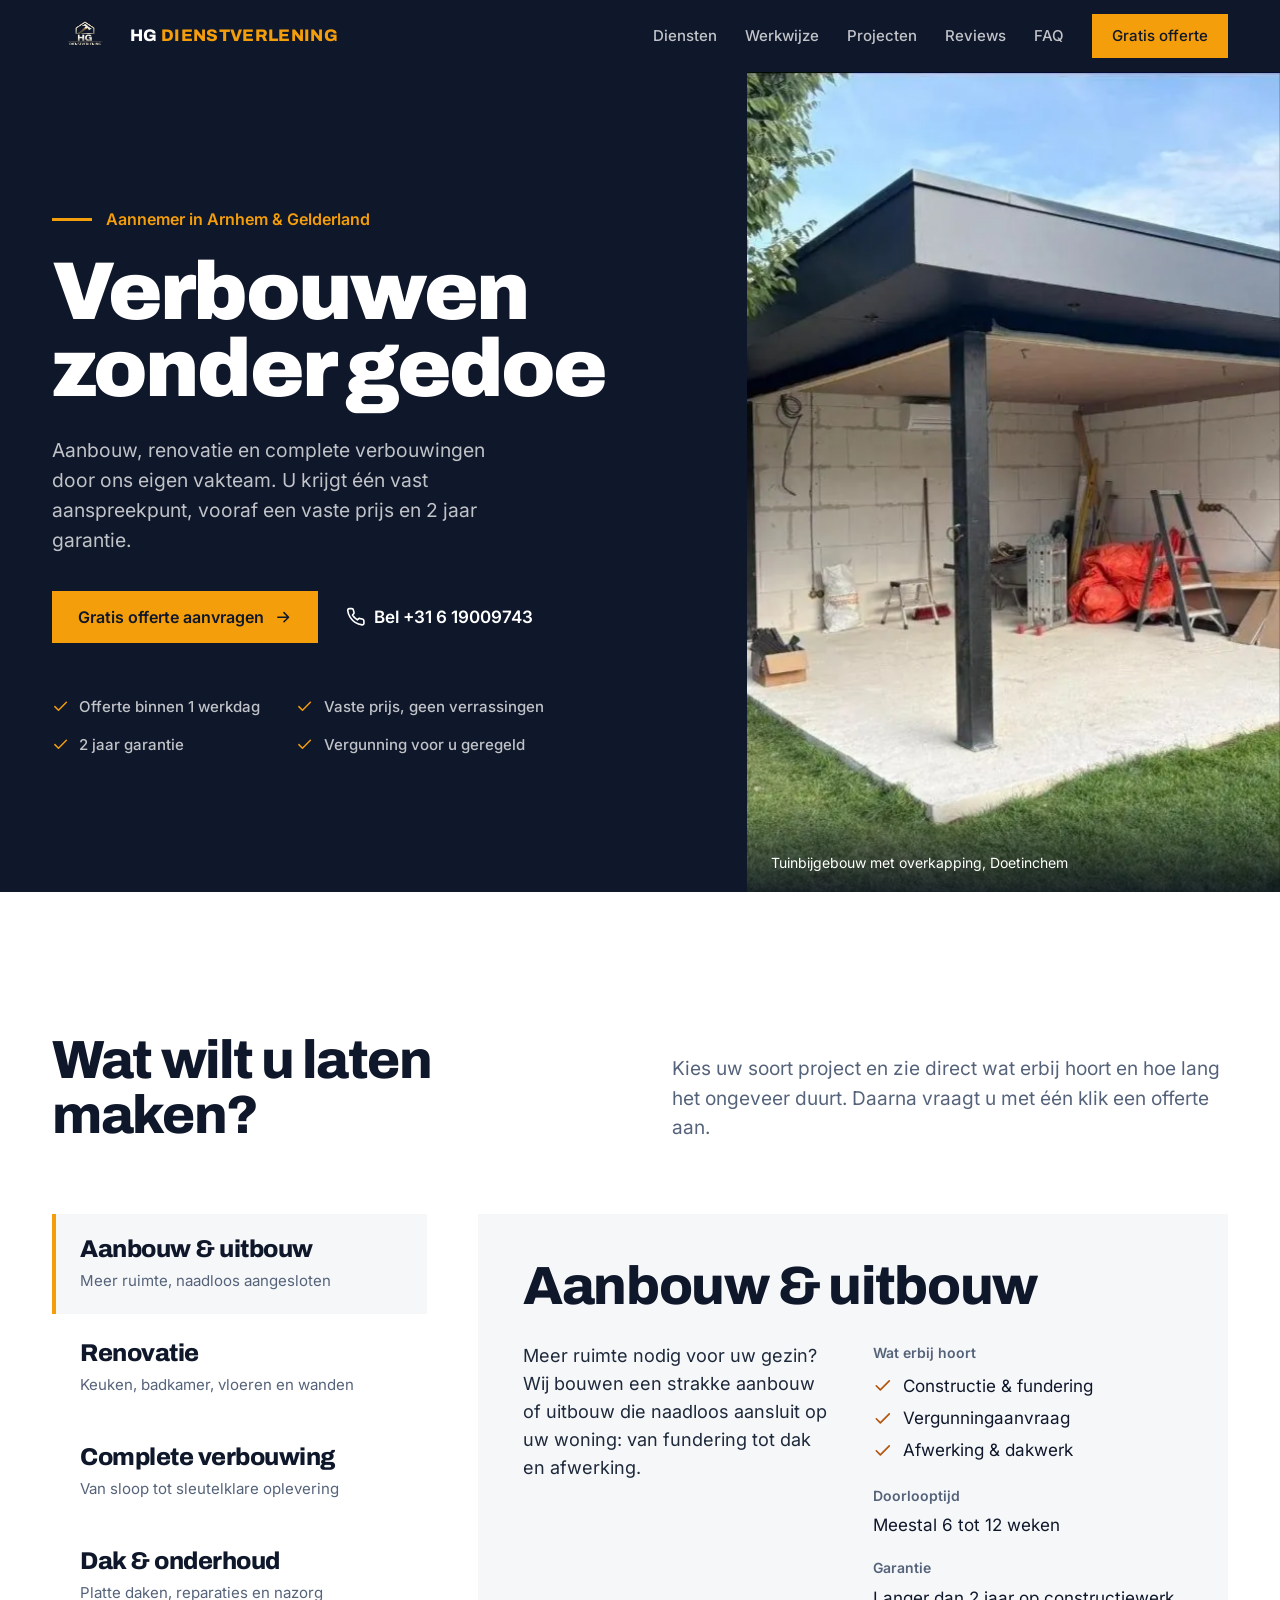
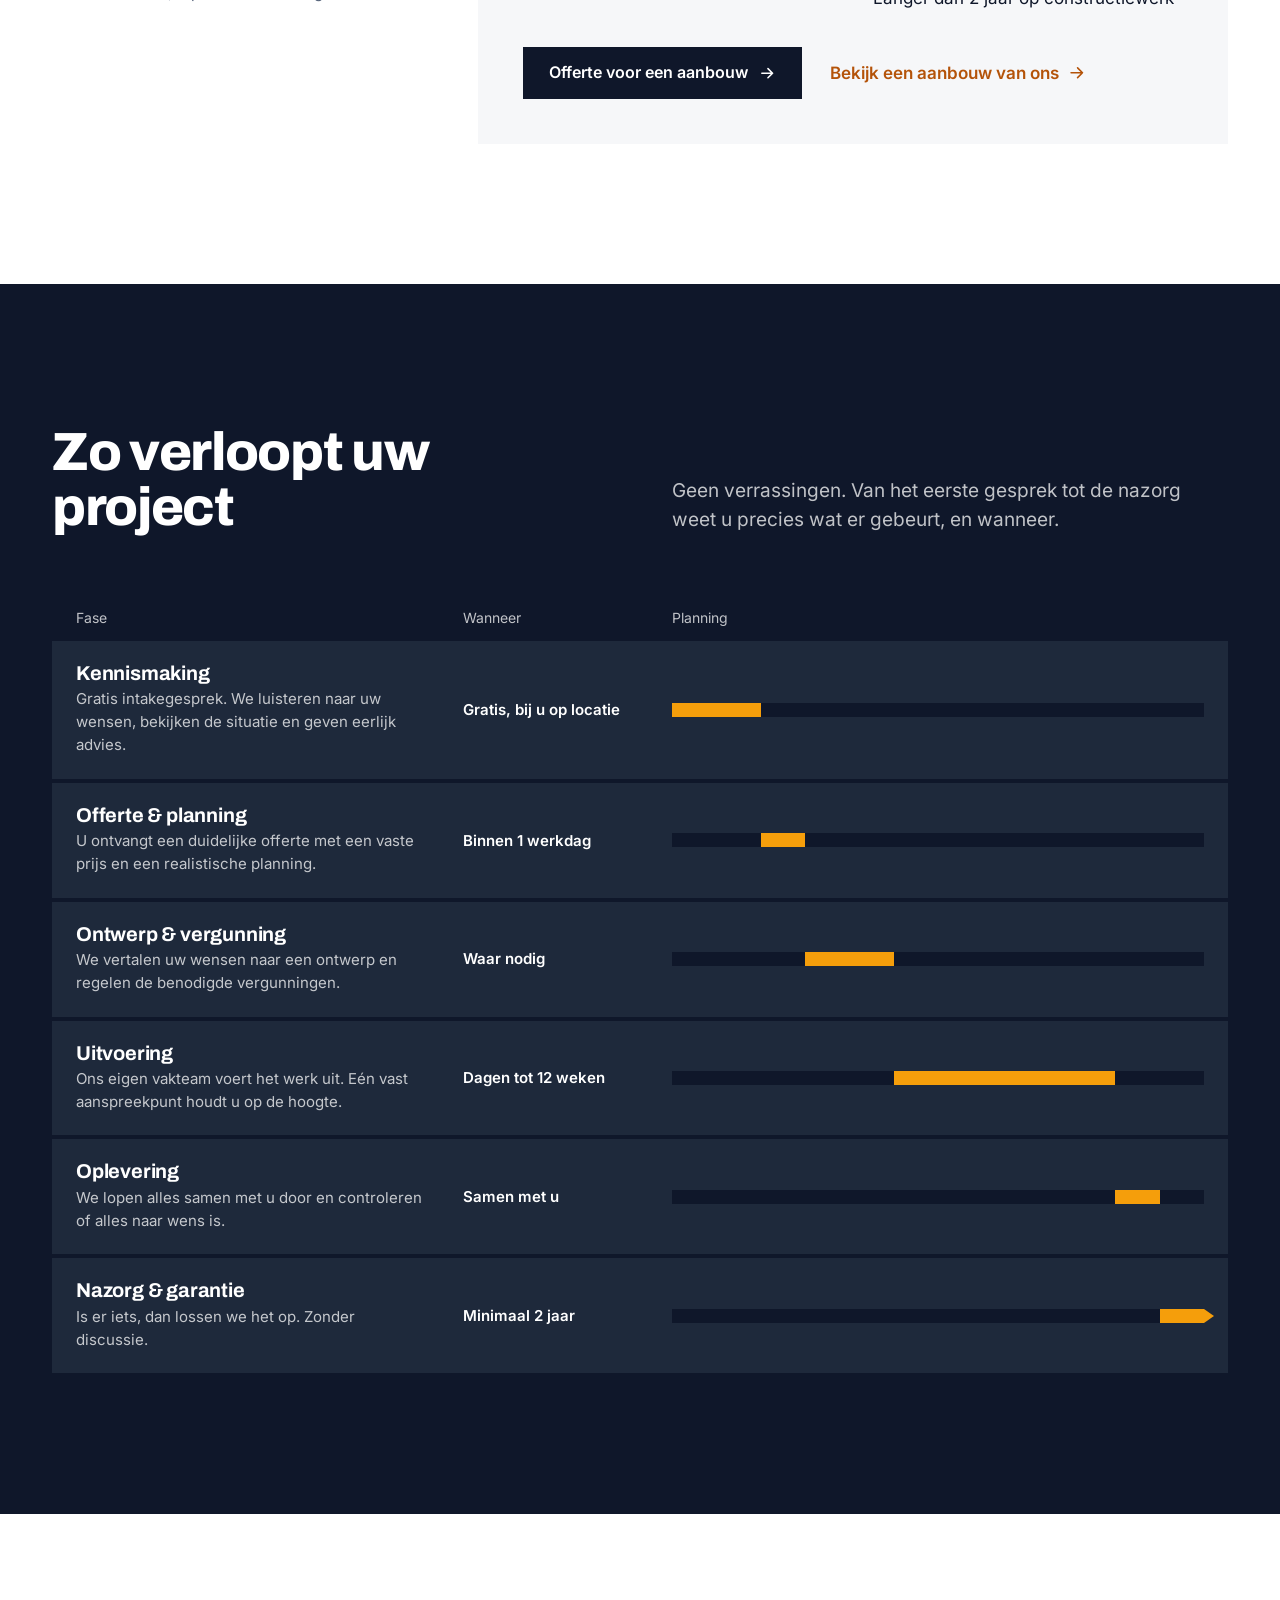
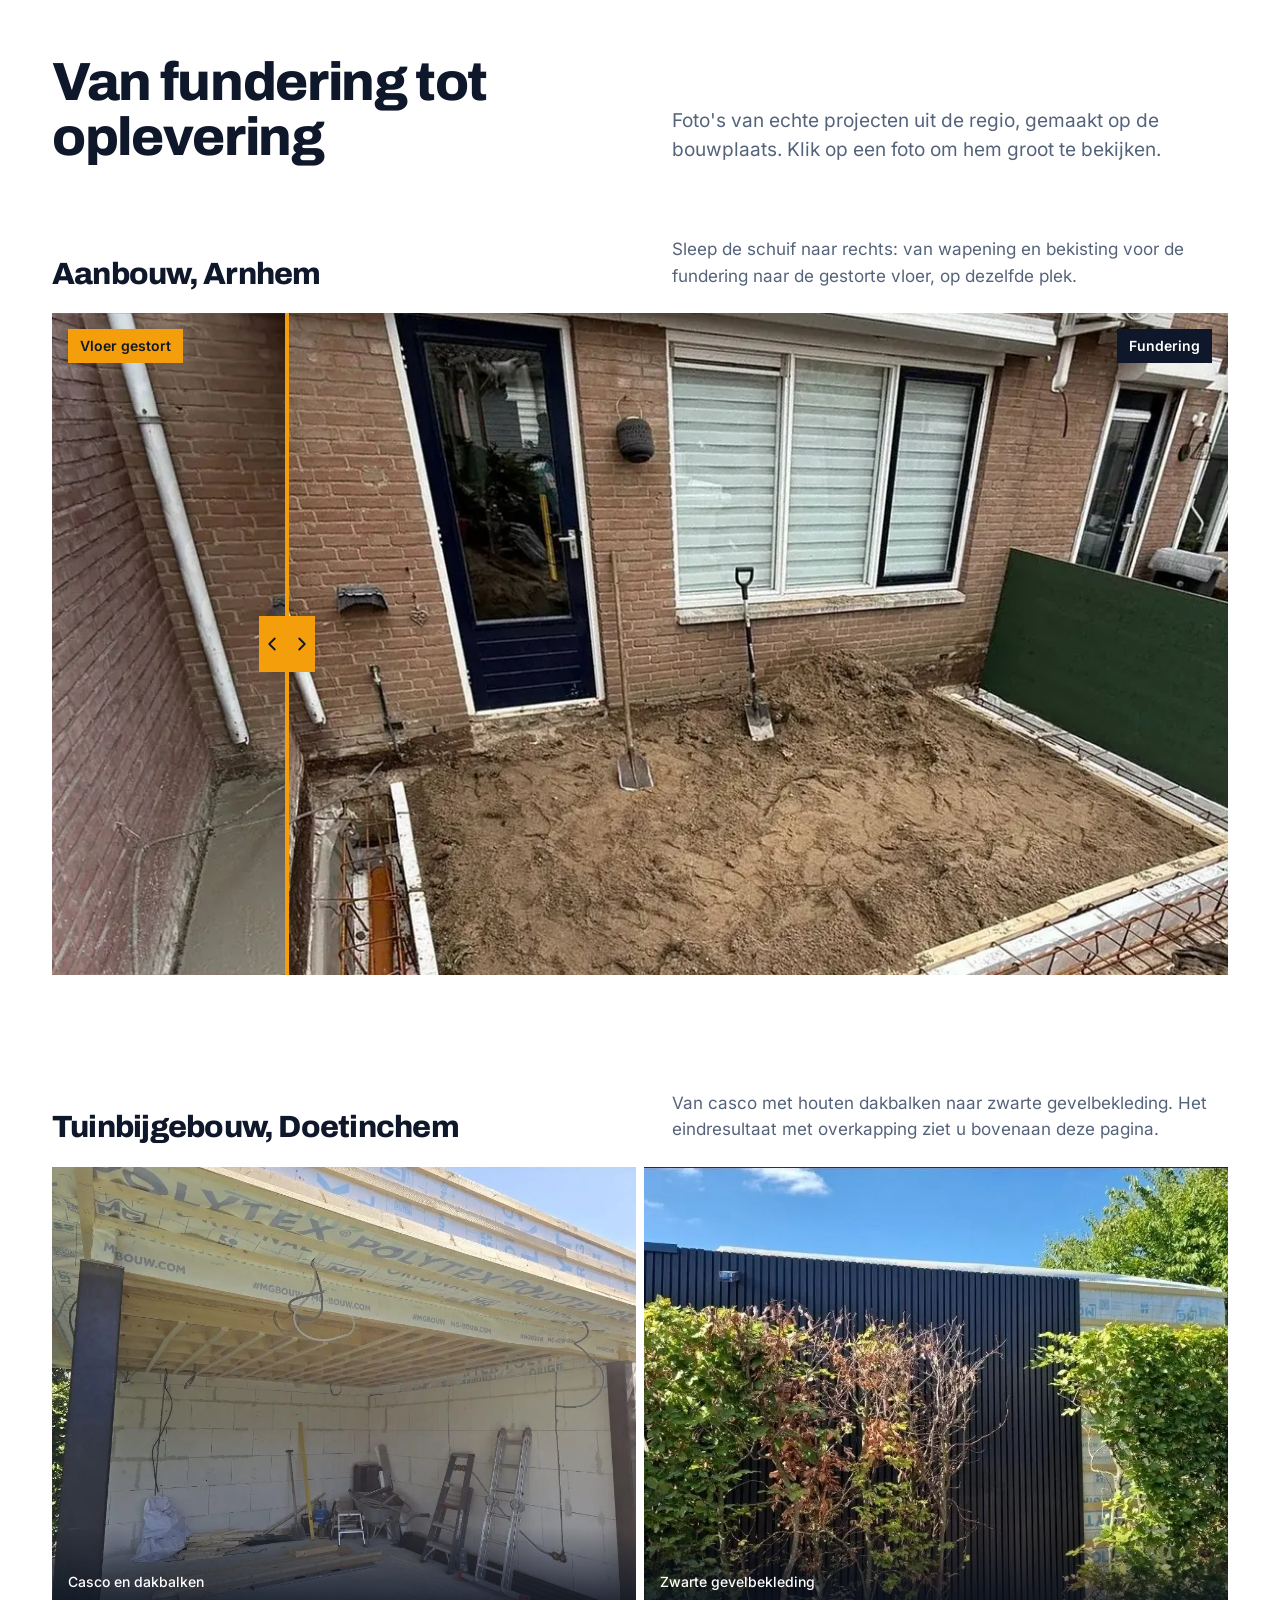
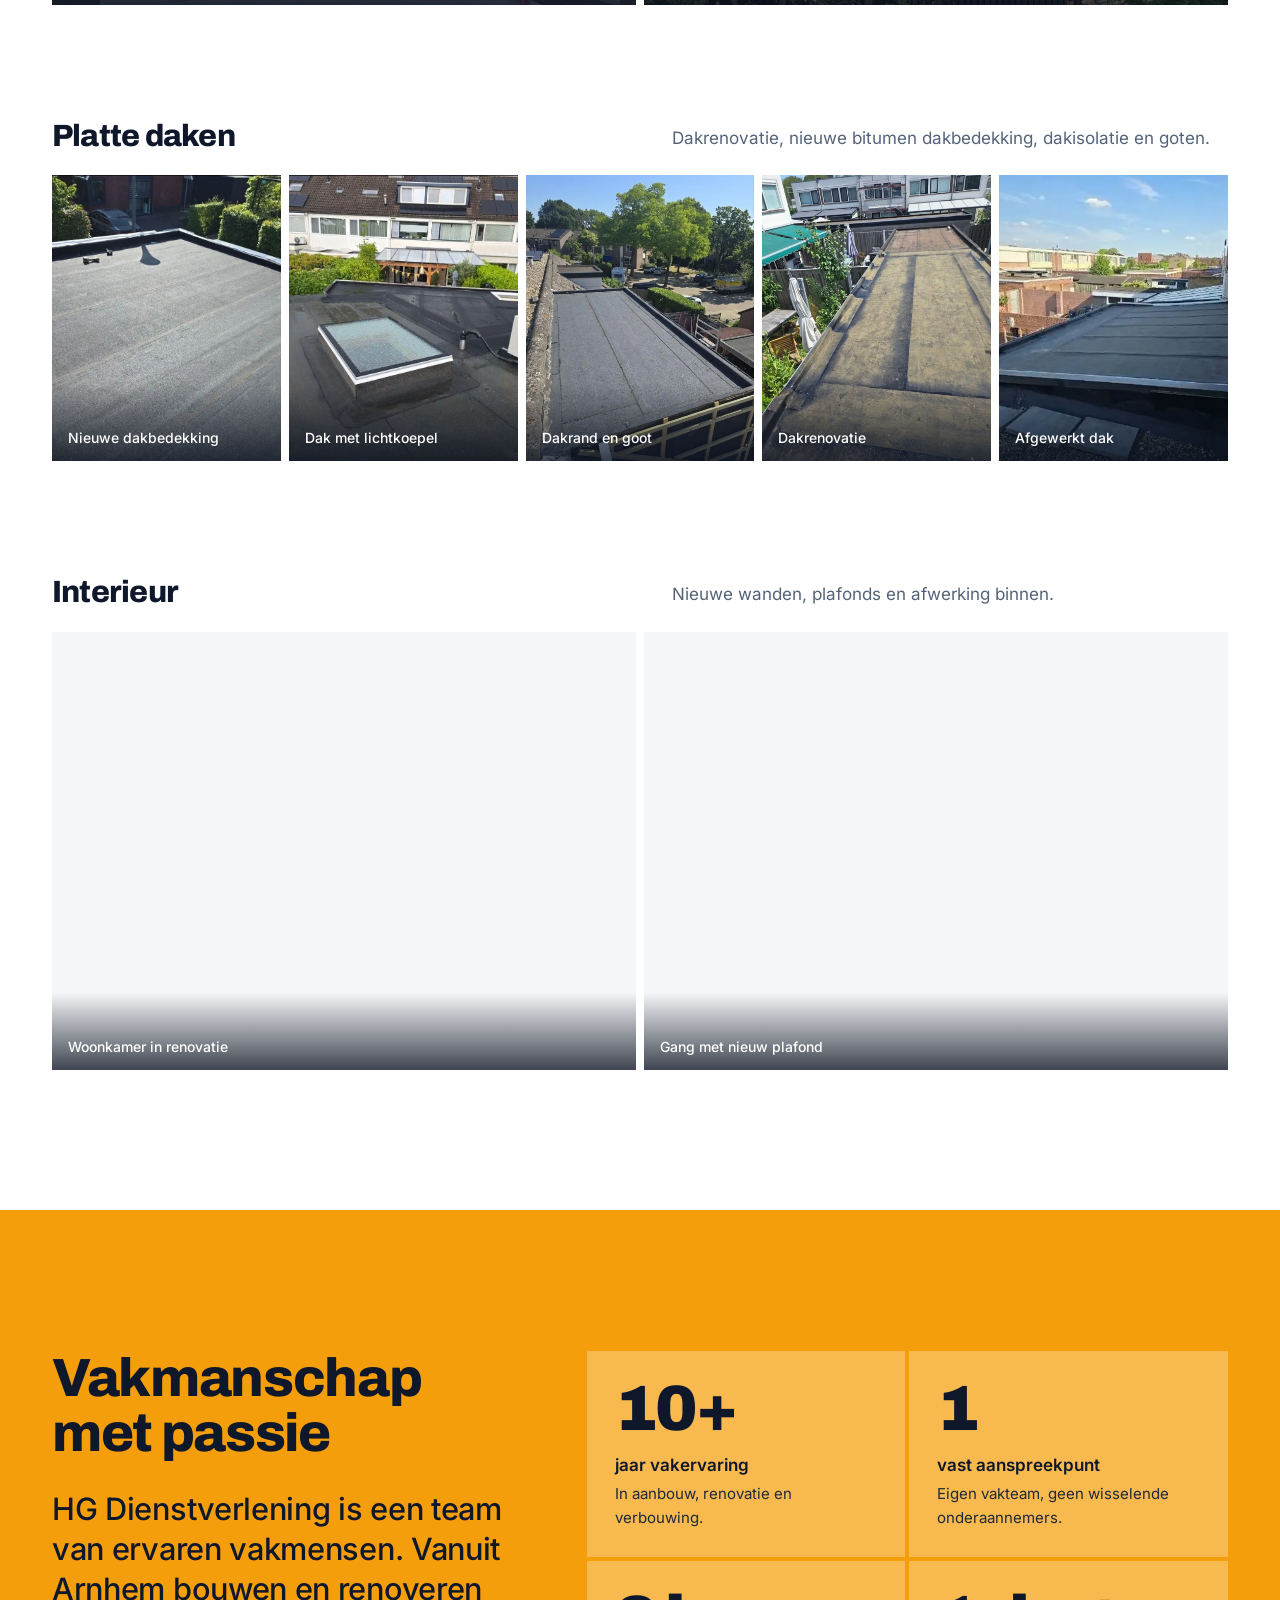
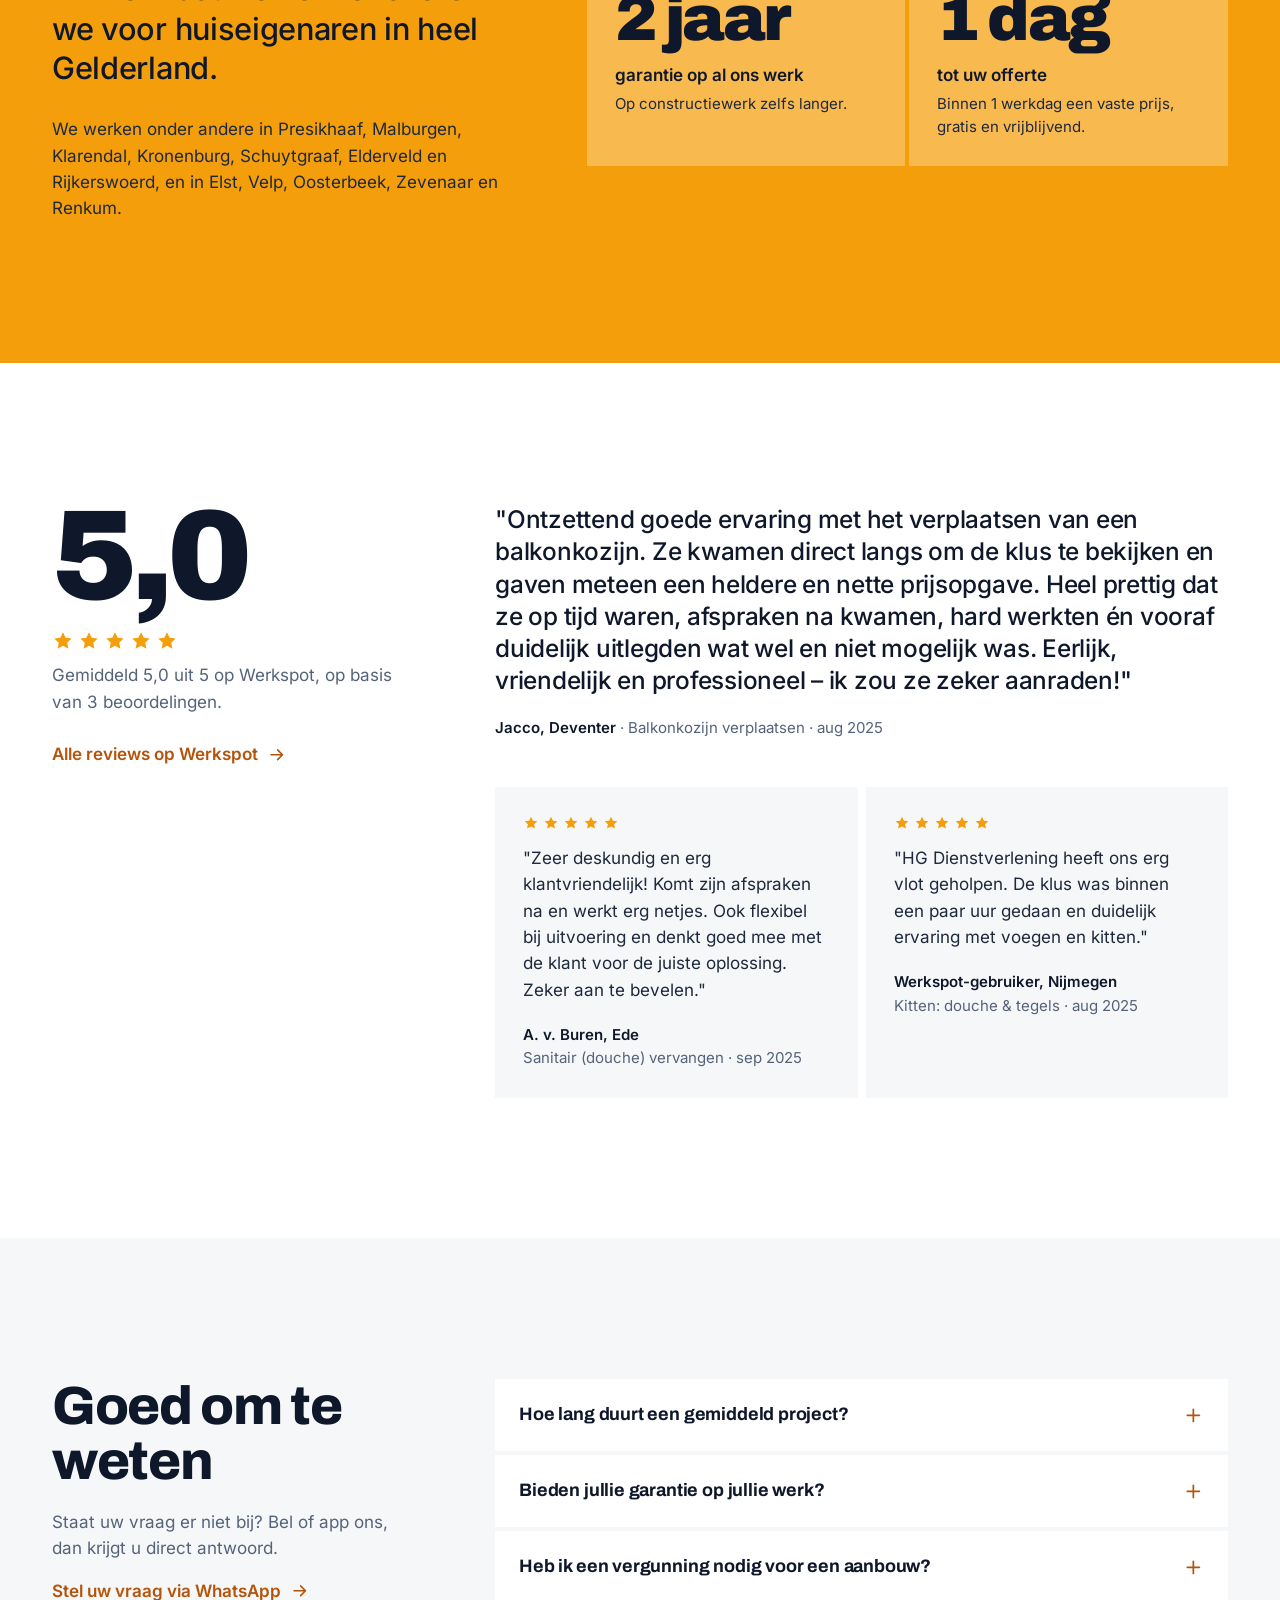
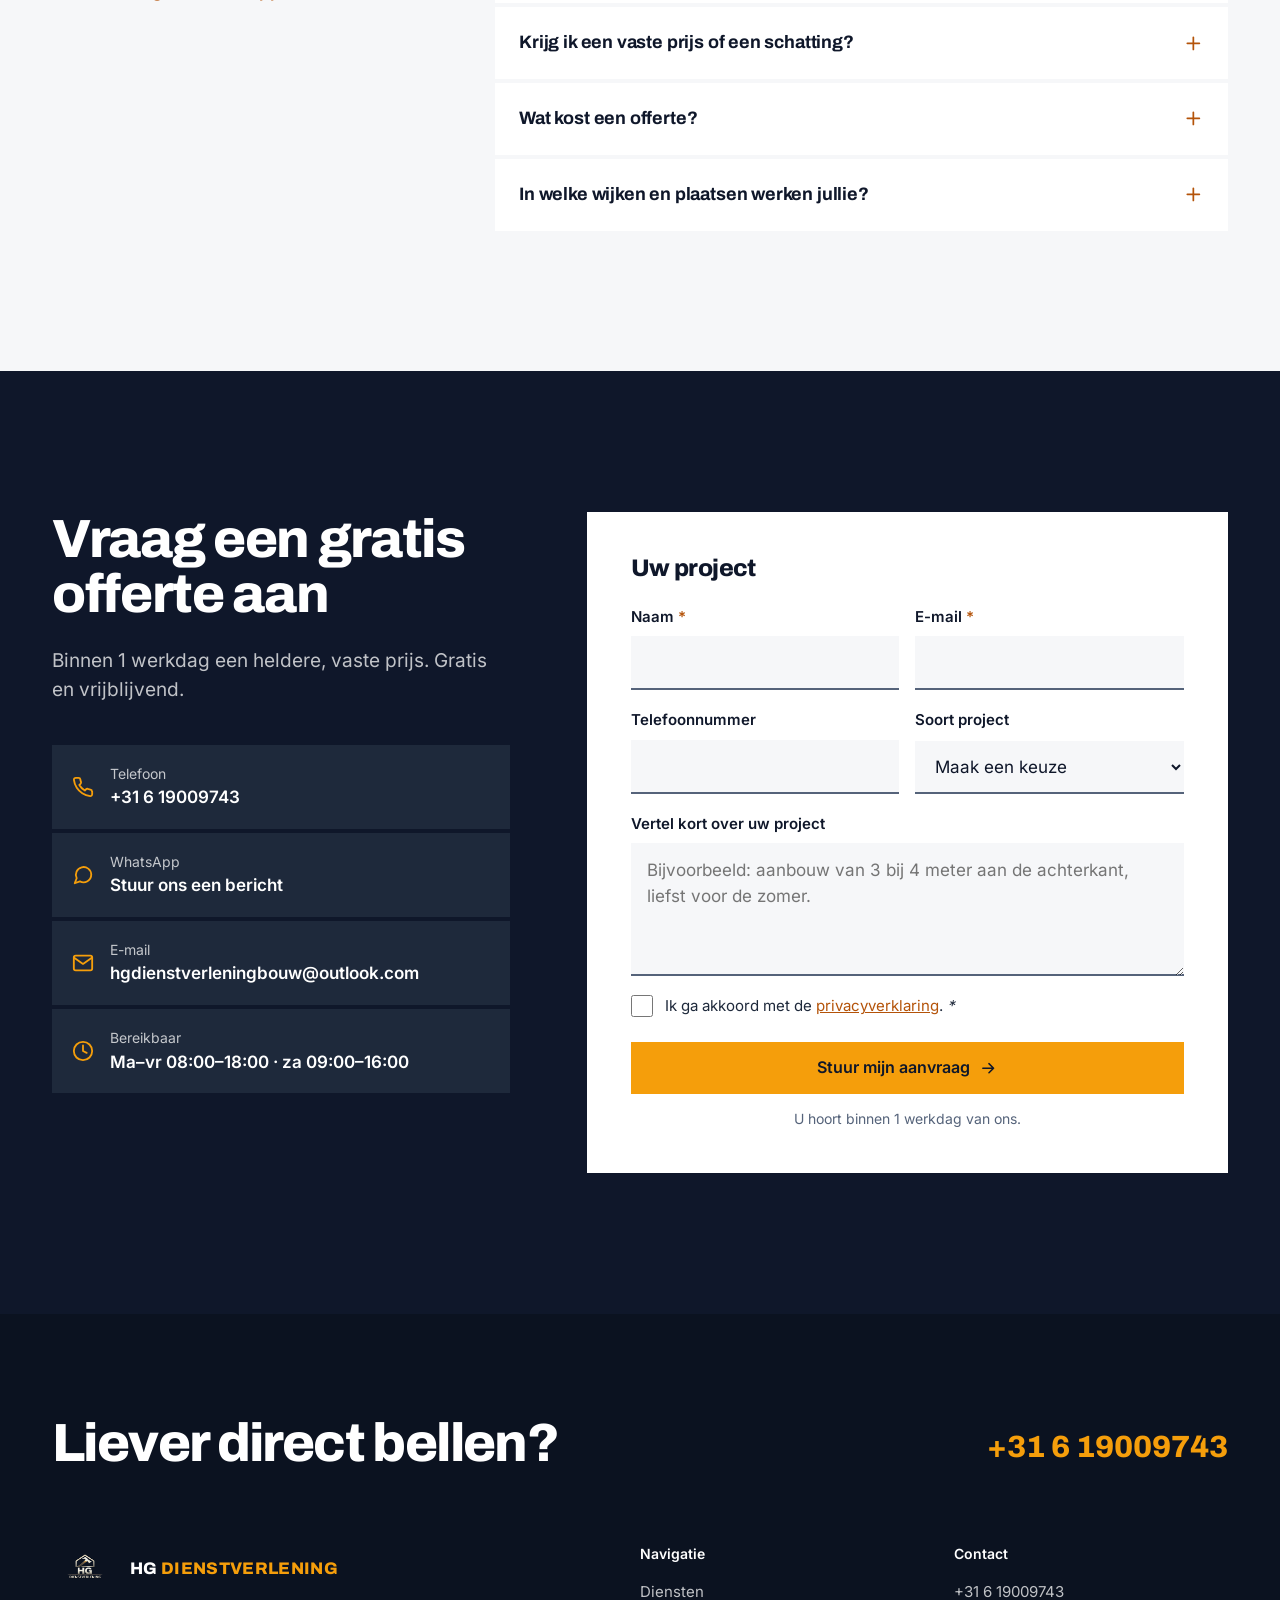
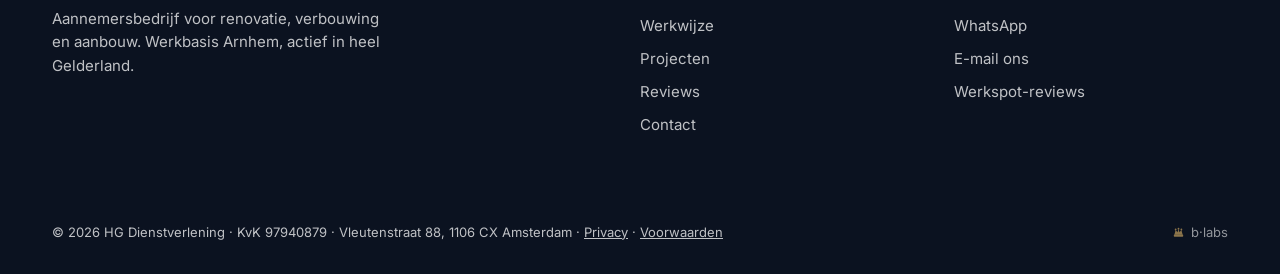
==== commit 4d7d9626: "Geen dubbele foto's meer + voor/na-schuif fundering → vloer gestort - Projectkiezer toont geen foto'" ====
--- a/index.html
+++ b/index.html
@@ -140,16 +140,16 @@
 html.js .panels{gap:0}
 html.js .panel[hidden]{display:none}
 .panel{display:grid;grid-template-columns:minmax(0,1fr) minmax(0,1fr);gap:28px 40px;align-content:start}
-.panel-img{grid-column:1/-1;margin:0;aspect-ratio:16/9;overflow:hidden;background:var(--bg-soft)}
-.panel-img img{width:100%;height:100%;object-fit:cover}
-.panel h3{grid-column:1/-1;font-size:var(--fs-statement);font-weight:800}
+.panel h3{grid-column:1/-1;font-size:var(--fs-h2);font-weight:800}
 .panel p{color:var(--ink-2)}
 .panel dl{display:grid;gap:18px}
 .panel dt{font-weight:600;font-size:var(--fs-small);color:var(--muted);margin-bottom:6px}
 .panel dd li{display:flex;gap:10px;align-items:flex-start;padding:3px 0}
 .panel dd .i{color:var(--accent-dark);margin-top:.2em}
-.panel .btn{justify-self:start;grid-column:1/-1}
-html.js .panel h3{grid-row:2}
+.panel-actions{grid-column:1/-1;display:flex;flex-wrap:wrap;align-items:center;gap:12px 28px;margin-top:8px}
+.panel-actions .link{color:var(--accent-dark)}
+.panel{background:var(--bg-soft);padding:clamp(24px,3.5vw,48px)}
+.panel p{font-size:1.125rem}
 
 /* ---------- werkwijze / bouwplanning ---------- */
 .plan{display:grid;gap:4px}
@@ -175,6 +175,19 @@
 .shot:hover img{transform:scale(1.035)}
 .shot figcaption{position:absolute;left:0;right:0;bottom:0;padding:44px 16px 12px;font-size:var(--fs-small);font-weight:500;background:linear-gradient(transparent,rgba(11,18,32,.78))}
 .shot figure{height:100%;margin:0}
+.compare{position:relative;aspect-ratio:16/9;max-width:100%;overflow:hidden;background:var(--bg-soft);user-select:none;touch-action:pan-y}
+.compare img{position:absolute;inset:0;width:100%;height:100%;object-fit:cover}
+.compare-after{position:absolute;inset:0;clip-path:inset(0 calc(100% - var(--pos)) 0 0)}
+.compare-handle{position:absolute;top:0;bottom:0;left:var(--pos);width:4px;margin-left:-2px;background:var(--accent);pointer-events:none}
+.compare-handle::before{content:'';position:absolute;top:50%;left:50%;width:56px;height:56px;margin:-28px 0 0 -28px;background:var(--accent)}
+.compare-handle .i{position:absolute;top:50%;margin-top:-.575em;color:var(--ink);width:22px;height:22px;margin-top:-11px}
+.compare-handle .i:first-of-type{right:6px}
+.compare-handle .i:last-of-type{left:6px}
+.compare input{position:absolute;inset:0;width:100%;height:100%;margin:0;opacity:0;cursor:ew-resize;-webkit-appearance:none;appearance:none}
+.compare input:focus-visible~.compare-handle,.compare:has(input:focus-visible) .compare-handle{outline:3px solid var(--on-dark);outline-offset:0}
+.compare-tag{position:absolute;top:16px;padding:6px 12px;font-size:var(--fs-small);font-weight:600;background:var(--ink);color:var(--on-dark);pointer-events:none}
+.compare-tag.before{right:16px}
+.compare-tag.after{left:16px;background:var(--accent);color:var(--ink)}
 .mosaic{display:grid;grid-template-columns:2fr 1fr 1fr;grid-template-rows:repeat(2,minmax(0,1fr));gap:8px;aspect-ratio:16/8.4}
 .mosaic .shot:first-child{grid-row:1/3}
 .mosaic .shot:last-child{grid-column:2/4}
@@ -331,12 +344,12 @@
 @media (max-width:720px){
   .head-split,.proj-title{grid-template-columns:1fr}
   .panel{grid-template-columns:1fr}
-  .panel-img{aspect-ratio:4/3}
   .mosaic{grid-template-columns:1fr 1fr;grid-template-rows:auto;aspect-ratio:auto}
   .mosaic .shot{aspect-ratio:4/3}
   .mosaic .shot:first-child{grid-row:auto;grid-column:1/-1}
   .mosaic .shot:last-child{grid-column:1/-1}
   .pair{grid-template-columns:1fr}
+  .compare{aspect-ratio:4/3}
   .figures{grid-template-columns:1fr 1fr}
   .figures li{padding:20px}
   .quotes-sm{grid-template-columns:1fr}
@@ -429,7 +442,6 @@
       </div>
       <div class="panels">
         <article class="panel" id="p-aanbouw" role="tabpanel" aria-labelledby="tab-aanbouw">
-          <figure class="panel-img"><img src="Arnhem-3.webp" width="1600" height="1200" loading="lazy" decoding="async" alt="Gestorte betonvloer voor een aanbouw aan een rijtjeswoning in Arnhem"></figure>
           <h3>Aanbouw &amp; uitbouw</h3>
           <div>
             <p>Meer ruimte nodig voor uw gezin? Wij bouwen een strakke aanbouw of uitbouw die naadloos aansluit op uw woning: van fundering tot dak en afwerking.</p>
@@ -439,10 +451,9 @@
             <div><dt>Doorlooptijd</dt><dd>Meestal 6 tot 12 weken</dd></div>
             <div><dt>Garantie</dt><dd>Langer dan 2 jaar op constructiewerk</dd></div>
           </dl>
-          <a href="#contact" class="btn btn-dark" data-type="aanbouw">Offerte voor een aanbouw <svg class="i"><use href="#i-arrow"/></svg></a>
+          <div class="panel-actions"><a href="#contact" class="btn btn-dark" data-type="aanbouw">Offerte voor een aanbouw <svg class="i"><use href="#i-arrow"/></svg></a><a class="link" href="#proj-aanbouw"><span>Bekijk een aanbouw van ons</span><svg class="i"><use href="#i-arrow"/></svg></a></div>
         </article>
         <article class="panel" id="p-renovatie" role="tabpanel" aria-labelledby="tab-renovatie">
-          <figure class="panel-img"><img src="Arnhem-4.webp" width="1600" height="1200" loading="lazy" decoding="async" alt="Woonkamer tijdens een renovatie, met nieuwe wanden en een grote schuifpui"></figure>
           <h3>Renovatie</h3>
           <div>
             <p>Badkamer of keuken verouderd? Wij moderniseren met behoud van karakter, met een vaste prijs vooraf en één aanspreekpunt van begin tot eind.</p>
@@ -452,10 +463,9 @@
             <div><dt>Doorlooptijd</dt><dd>Kleine klus vaak binnen een week, complete renovatie 6 tot 12 weken</dd></div>
             <div><dt>Garantie</dt><dd>Minimaal 2 jaar</dd></div>
           </dl>
-          <a href="#contact" class="btn btn-dark" data-type="renovatie">Offerte voor een renovatie <svg class="i"><use href="#i-arrow"/></svg></a>
+          <div class="panel-actions"><a href="#contact" class="btn btn-dark" data-type="renovatie">Offerte voor een renovatie <svg class="i"><use href="#i-arrow"/></svg></a><a class="link" href="#proj-interieur"><span>Bekijk interieurwerk</span><svg class="i"><use href="#i-arrow"/></svg></a></div>
         </article>
         <article class="panel" id="p-verbouwing" role="tabpanel" aria-labelledby="tab-verbouwing">
-          <figure class="panel-img"><img src="doetinchem/doetinchem-4.webp" width="1079" height="810" loading="lazy" decoding="async" alt="Casco van een bijgebouw met kalkzandsteen muren en houten dakbalken"></figure>
           <h3>Complete verbouwing</h3>
           <div>
             <p>Van verouderd pand naar uw droomwoning. Wij regelen de totale transformatie: sloop, opbouw, planning en oplevering, met ons eigen vakteam.</p>
@@ -465,10 +475,9 @@
             <div><dt>Doorlooptijd</dt><dd>Meestal 6 tot 12 weken</dd></div>
             <div><dt>Garantie</dt><dd>Minimaal 2 jaar, langer op constructiewerk</dd></div>
           </dl>
-          <a href="#contact" class="btn btn-dark" data-type="verbouwing">Offerte voor een verbouwing <svg class="i"><use href="#i-arrow"/></svg></a>
+          <div class="panel-actions"><a href="#contact" class="btn btn-dark" data-type="verbouwing">Offerte voor een verbouwing <svg class="i"><use href="#i-arrow"/></svg></a><a class="link" href="#proj-bijgebouw"><span>Bekijk een compleet bouwproject</span><svg class="i"><use href="#i-arrow"/></svg></a></div>
         </article>
         <article class="panel" id="p-onderhoud" role="tabpanel" aria-labelledby="tab-onderhoud">
-          <figure class="panel-img"><img src="dak/dak-1.webp" width="1079" height="810" loading="lazy" decoding="async" alt="Plat dak met nieuwe bitumen dakbedekking en een lichtkoepel"></figure>
           <h3>Dak &amp; onderhoud</h3>
           <div>
             <p>Een lekkage, een losse tegel of een dak dat aan vervanging toe is? Wij zorgen voor snelle opvolging, dakrenovatie en preventief onderhoud.</p>
@@ -478,7 +487,7 @@
             <div><dt>Doorlooptijd</dt><dd>Kleine reparaties vaak binnen een dag</dd></div>
             <div><dt>Garantie</dt><dd>Minimaal 2 jaar</dd></div>
           </dl>
-          <a href="#contact" class="btn btn-dark" data-type="onderhoud">Offerte voor dak of onderhoud <svg class="i"><use href="#i-arrow"/></svg></a>
+          <div class="panel-actions"><a href="#contact" class="btn btn-dark" data-type="onderhoud">Offerte voor dak of onderhoud <svg class="i"><use href="#i-arrow"/></svg></a><a class="link" href="#proj-daken"><span>Bekijk onze daken</span><svg class="i"><use href="#i-arrow"/></svg></a></div>
         </article>
       </div>
     </div>
@@ -512,25 +521,28 @@
       <p class="lead">Foto's van echte projecten uit de regio, gemaakt op de bouwplaats. Klik op een foto om hem groot te bekijken.</p>
     </div>
 
-    <div class="proj">
-      <div class="proj-title" data-reveal><h3>Tuinbijgebouw, Doetinchem</h3><p>Van casco met houten dakbalken tot een bijgebouw met overkapping en zwarte gevelbekleding.</p></div>
-      <div class="mosaic">
-        <a class="shot" href="doetinchem/doetinchem-1.webp"><figure><img src="doetinchem/doetinchem-1.webp" width="1078" height="810" loading="lazy" decoding="async" alt="Tuinbijgebouw met overkapping"><figcaption>Bijgebouw met overkapping</figcaption></figure></a>
-        <a class="shot" href="doetinchem/doetinchem-4.webp"><figure><img src="doetinchem/doetinchem-4.webp" width="1079" height="810" loading="lazy" decoding="async" alt="Casco van het bijgebouw met kalkzandsteen muren"><figcaption>Casco en dakbalken</figcaption></figure></a>
-        <a class="shot" href="doetinchem/doetinchem-3.webp"><figure><img src="doetinchem/doetinchem-3.webp" width="1079" height="811" loading="lazy" decoding="async" alt="Dakisolatieplaten tussen de houten balken van het bijgebouw"><figcaption>Dakisolatie aangebracht</figcaption></figure></a>
+    <div class="proj" id="proj-aanbouw">
+      <div class="proj-title" data-reveal><h3>Aanbouw, Arnhem</h3><p>Sleep de schuif naar rechts: van wapening en bekisting voor de fundering naar de gestorte vloer, op dezelfde plek.</p></div>
+      <div class="compare" style="--pos:20%">
+        <img src="aanbouw-voor.webp" width="1200" height="900" loading="lazy" decoding="async" alt="Voor: wapening en bekisting voor de fundering van de aanbouw">
+        <div class="compare-after"><img src="aanbouw-na.webp" width="1200" height="900" loading="lazy" decoding="async" alt="Na: de gestorte betonvloer van de aanbouw"></div>
+        <span class="compare-tag before">Fundering</span>
+        <span class="compare-tag after">Vloer gestort</span>
+        <span class="compare-handle" aria-hidden="true"><svg class="i"><use href="#i-left"/></svg><svg class="i"><use href="#i-right"/></svg></span>
+        <label class="visually-hidden" for="compareRange">Vergelijk fundering en gestorte vloer</label>
+        <input type="range" id="compareRange" min="0" max="100" value="20" step="1">
+      </div>
+    </div>
+
+    <div class="proj" id="proj-bijgebouw">
+      <div class="proj-title" data-reveal><h3>Tuinbijgebouw, Doetinchem</h3><p>Van casco met houten dakbalken naar zwarte gevelbekleding. Het eindresultaat met overkapping ziet u bovenaan deze pagina.</p></div>
+      <div class="pair">
+        <a class="shot" href="doetinchem/doetinchem-4.webp"><figure><img src="doetinchem/doetinchem-4.webp" width="1079" height="810" loading="lazy" decoding="async" alt="Casco van het bijgebouw met kalkzandsteen muren en houten dakbalken"><figcaption>Casco en dakbalken</figcaption></figure></a>
         <a class="shot" href="doetinchem/doetinchem-2.webp"><figure><img src="doetinchem/doetinchem-2.webp" width="1079" height="608" loading="lazy" decoding="async" alt="Zwarte verticale gevelbekleding van het bijgebouw tussen hagen"><figcaption>Zwarte gevelbekleding</figcaption></figure></a>
       </div>
     </div>
 
-    <div class="proj">
-      <div class="proj-title" data-reveal><h3>Aanbouw, Arnhem</h3><p>De basis van een aanbouw: wapening en bekisting voor de fundering, daarna de gestorte vloer.</p></div>
-      <div class="pair">
-        <a class="shot" href="Arnhem-1.webp"><figure><img src="Arnhem-1.webp" width="1600" height="1200" loading="lazy" decoding="async" alt="Bekisting en wapening voor de fundering van een aanbouw"><figcaption>Fundering en wapening</figcaption></figure></a>
-        <a class="shot" href="Arnhem-3.webp"><figure><img src="Arnhem-3.webp" width="1600" height="1200" loading="lazy" decoding="async" alt="Vers gestorte betonvloer van de aanbouw"><figcaption>Vloer gestort</figcaption></figure></a>
-      </div>
-    </div>
-
-    <div class="proj">
+    <div class="proj" id="proj-daken">
       <div class="proj-title" data-reveal><h3>Platte daken</h3><p>Dakrenovatie, nieuwe bitumen dakbedekking, dakisolatie en goten.</p></div>
       <div class="strip">
         <a class="shot" href="dak/dak-4.webp"><figure><img src="dak/dak-4.webp" width="1079" height="810" loading="lazy" decoding="async" alt="Nieuwe dakbedekking op een plat dak"><figcaption>Nieuwe dakbedekking</figcaption></figure></a>
@@ -541,7 +553,7 @@
       </div>
     </div>
 
-    <div class="proj">
+    <div class="proj" id="proj-interieur">
       <div class="proj-title" data-reveal><h3>Interieur</h3><p>Nieuwe wanden, plafonds en afwerking binnen.</p></div>
       <div class="pair">
         <a class="shot" href="Arnhem-4.webp"><figure><img src="Arnhem-4.webp" width="1600" height="1200" loading="lazy" decoding="async" alt="Woonkamer tijdens de renovatie"><figcaption>Woonkamer in renovatie</figcaption></figure></a>
@@ -769,6 +781,13 @@
       var sel = $('#projectType'); if (sel) sel.value = a.getAttribute('data-type');
       setTimeout(function(){ var n = $('#name'); if (n) n.focus({preventScroll:true}); }, 600);
     });
+  });
+
+  // Voor/na-schuif
+  $$('.compare').forEach(function(c){
+    var r = $('input', c);
+    function set(){ c.style.setProperty('--pos', r.value + '%'); }
+    r.addEventListener('input', set); set();
   });
 
   // Gefaseerd in beeld
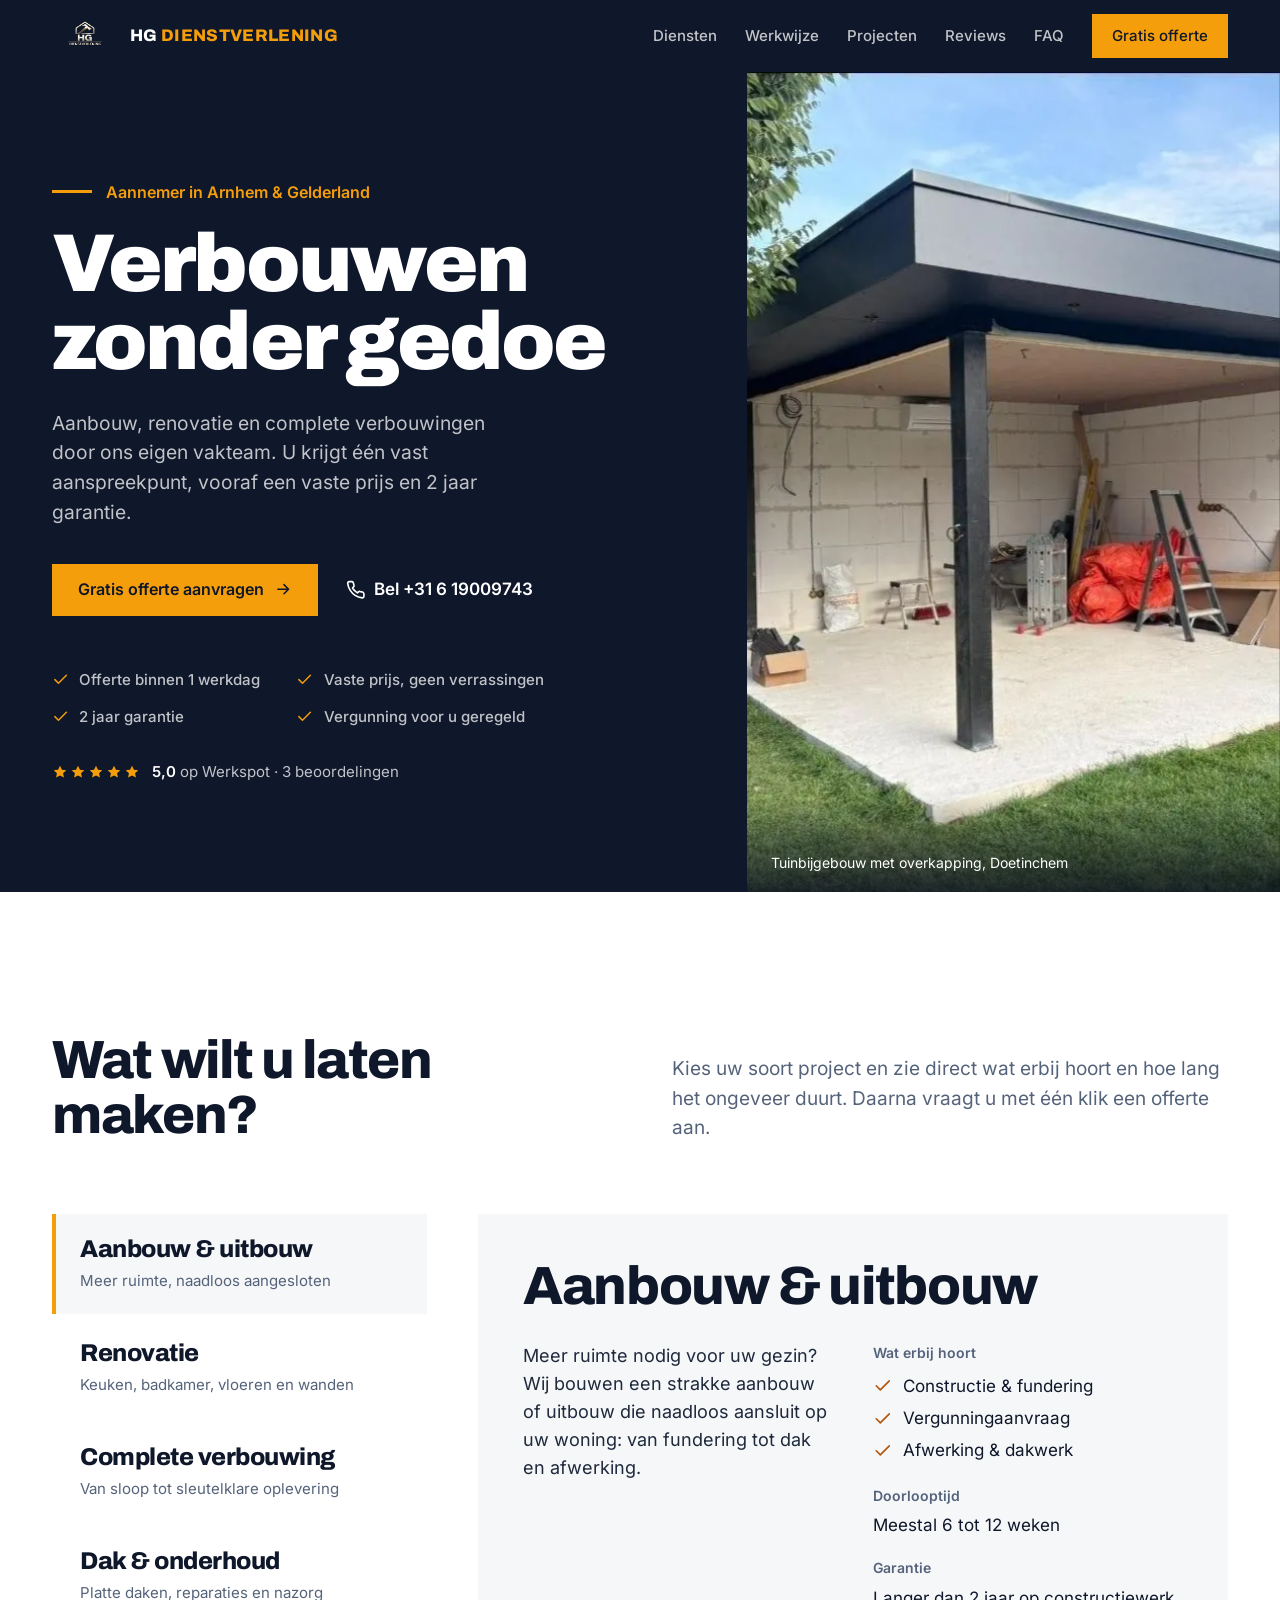
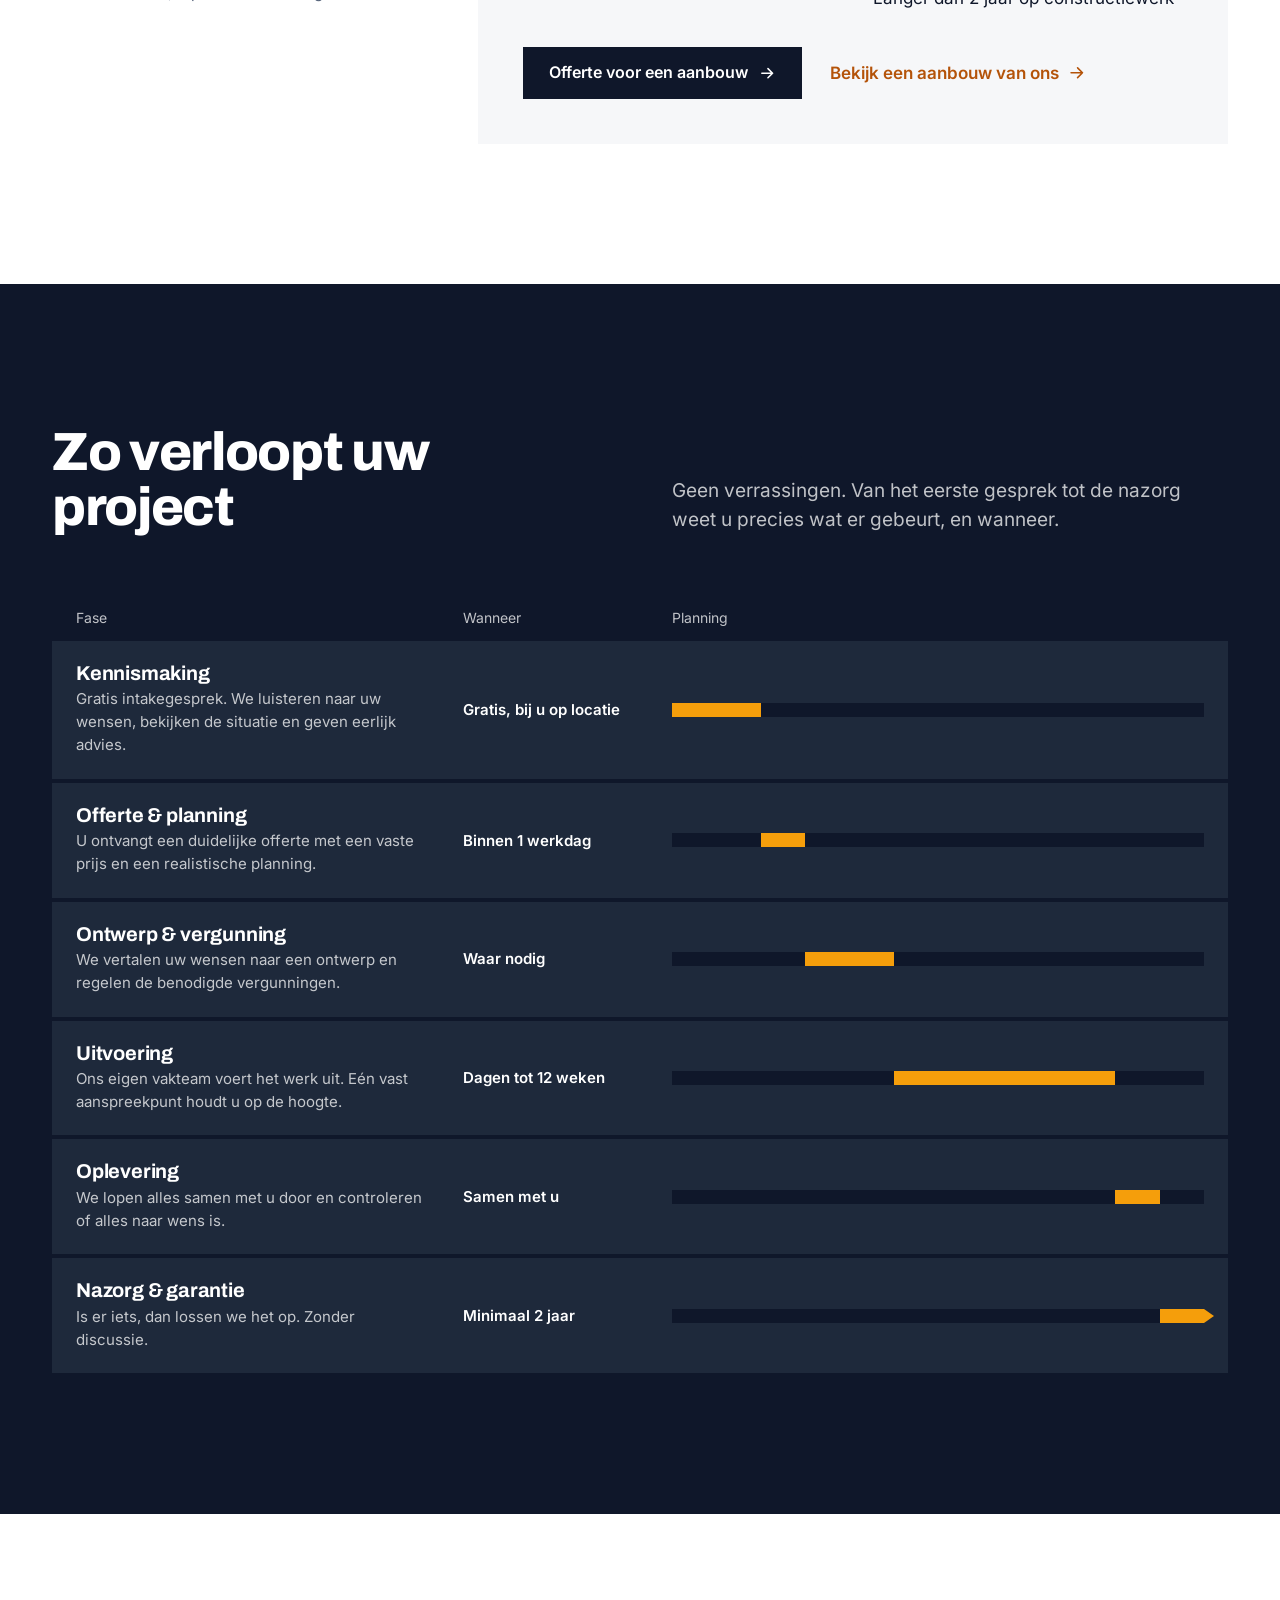
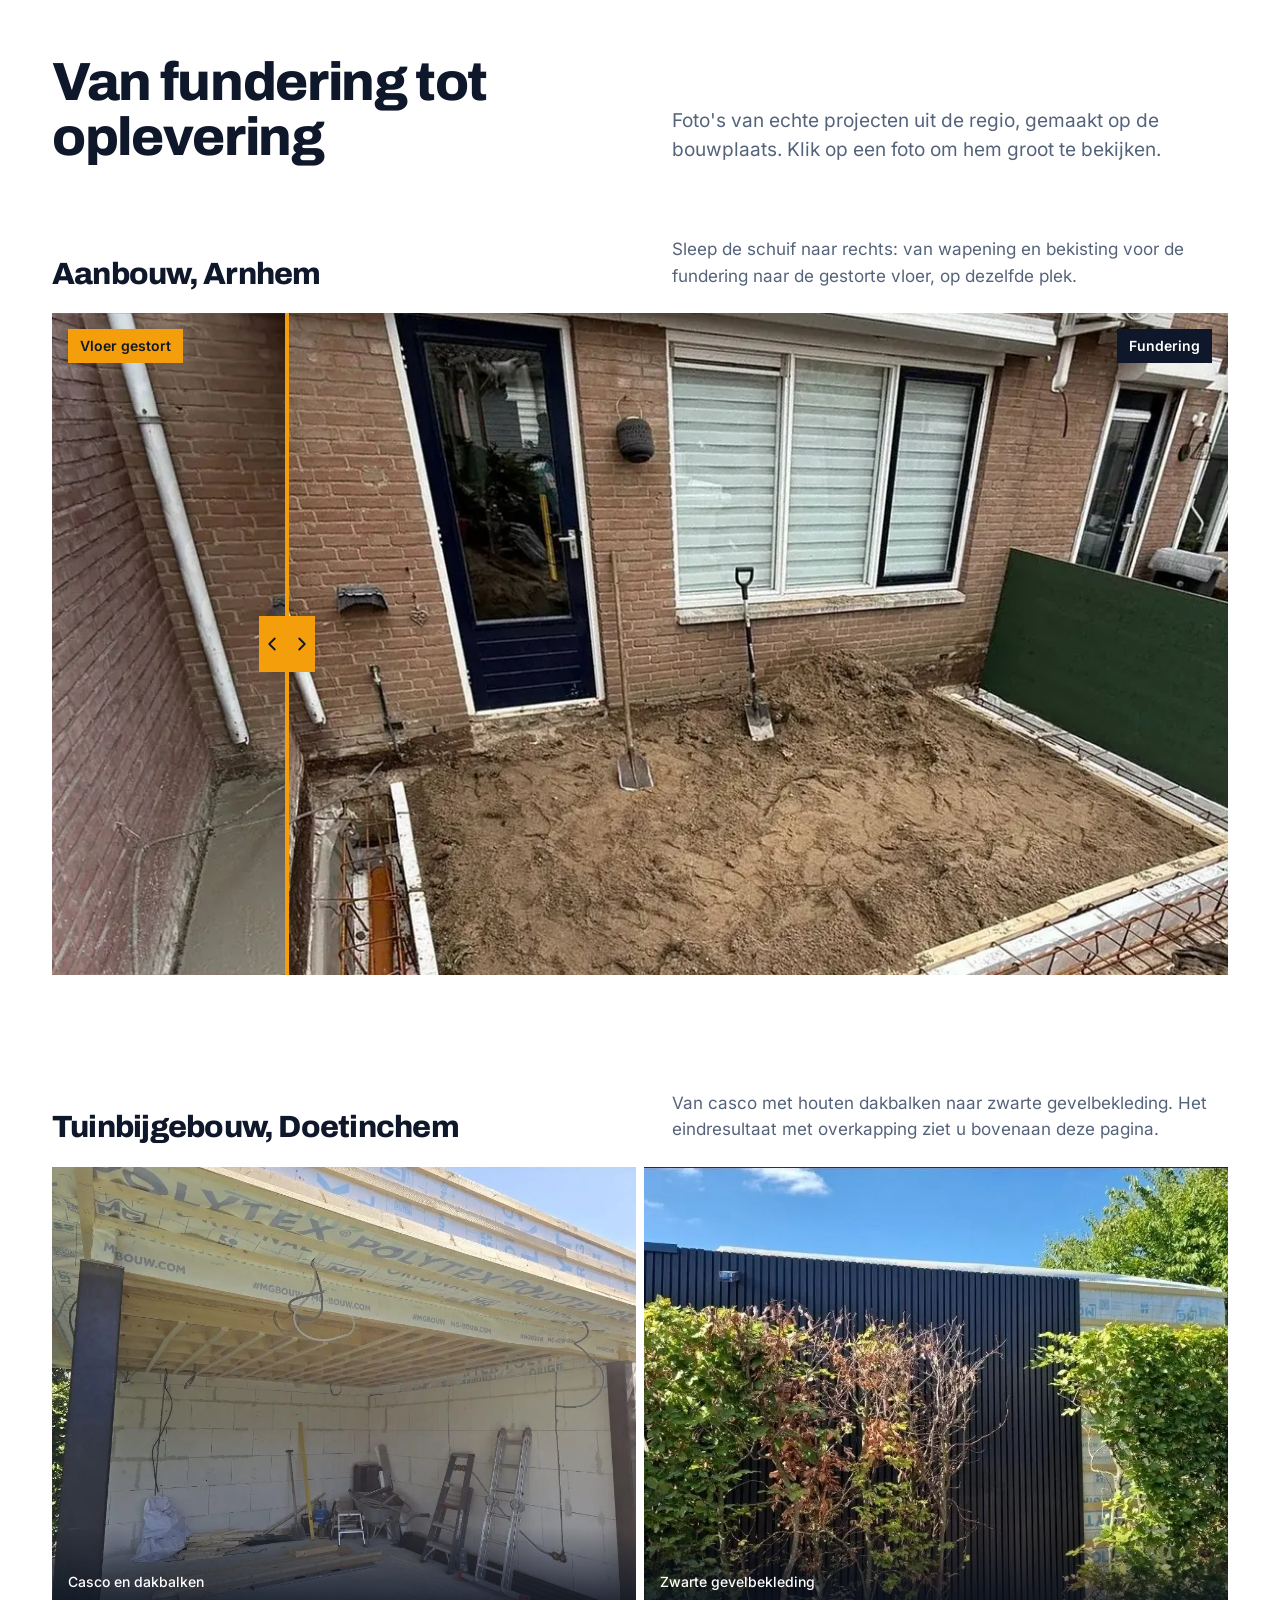
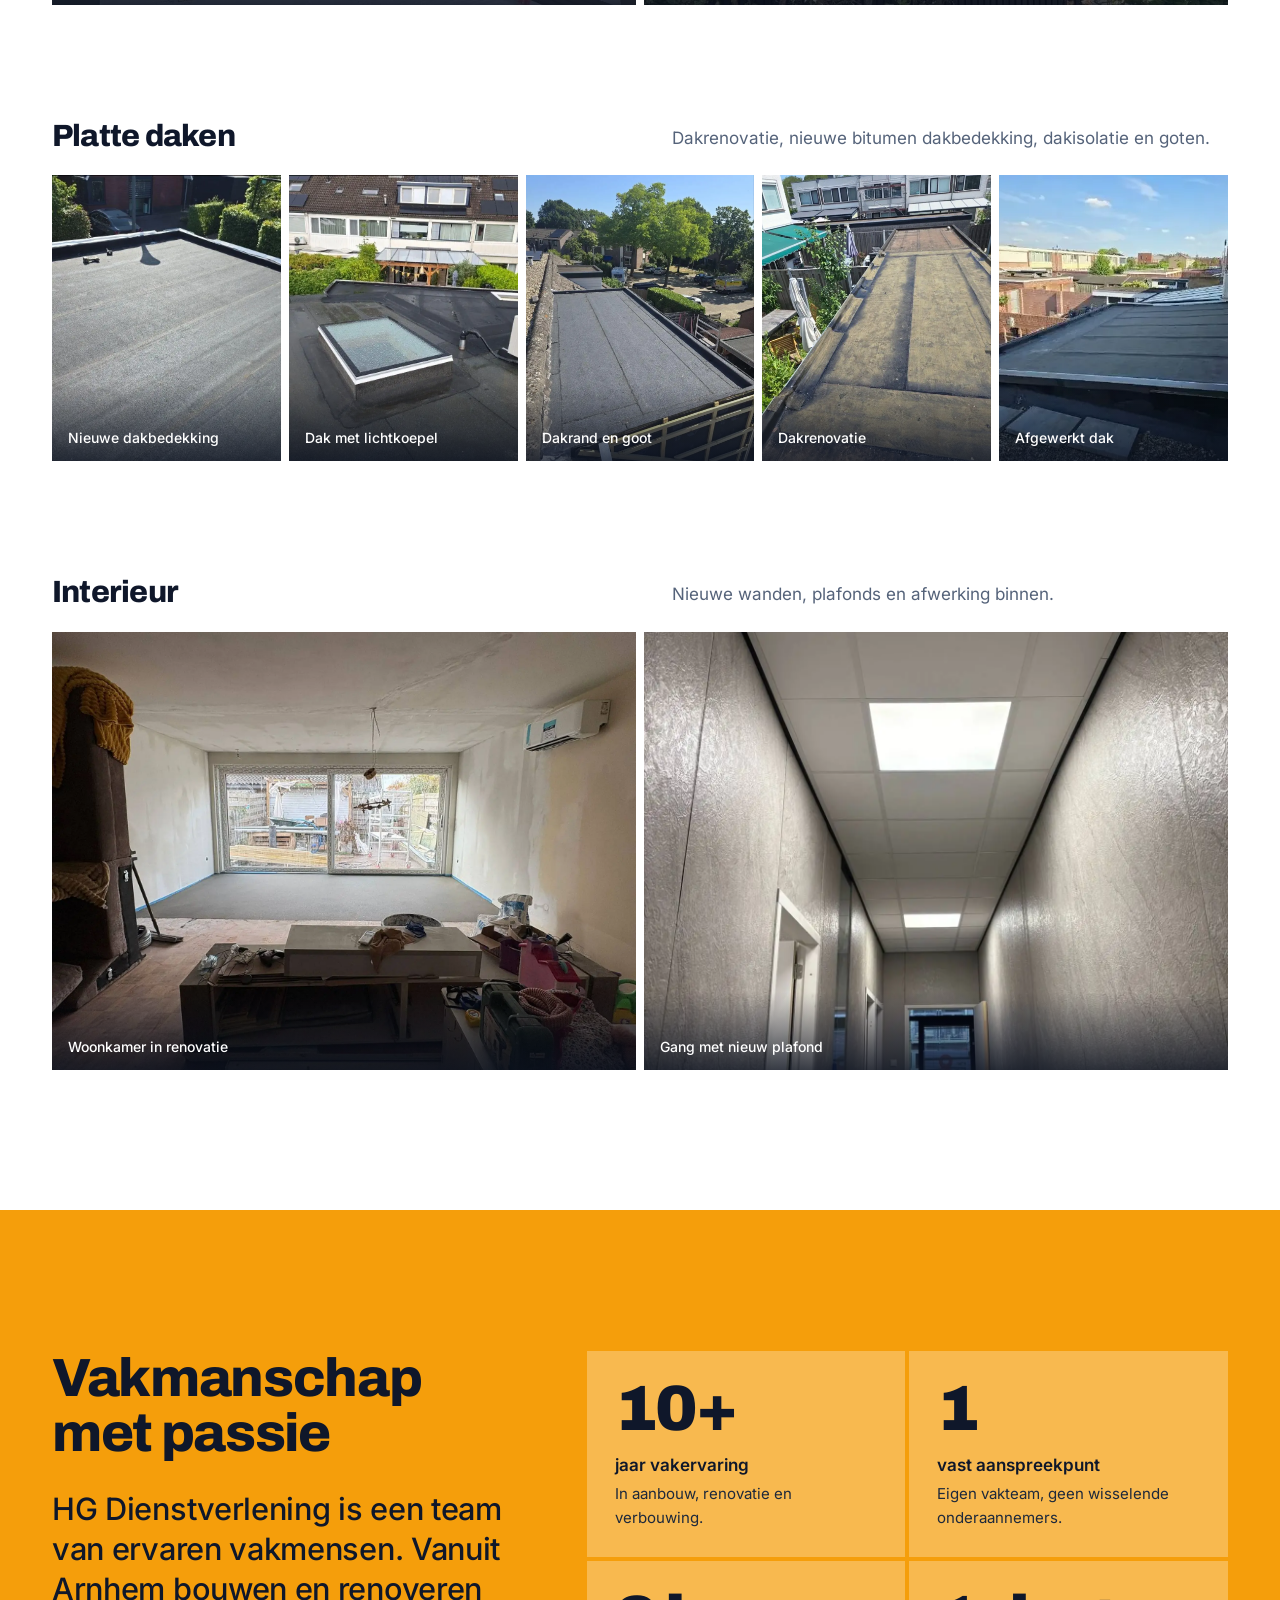
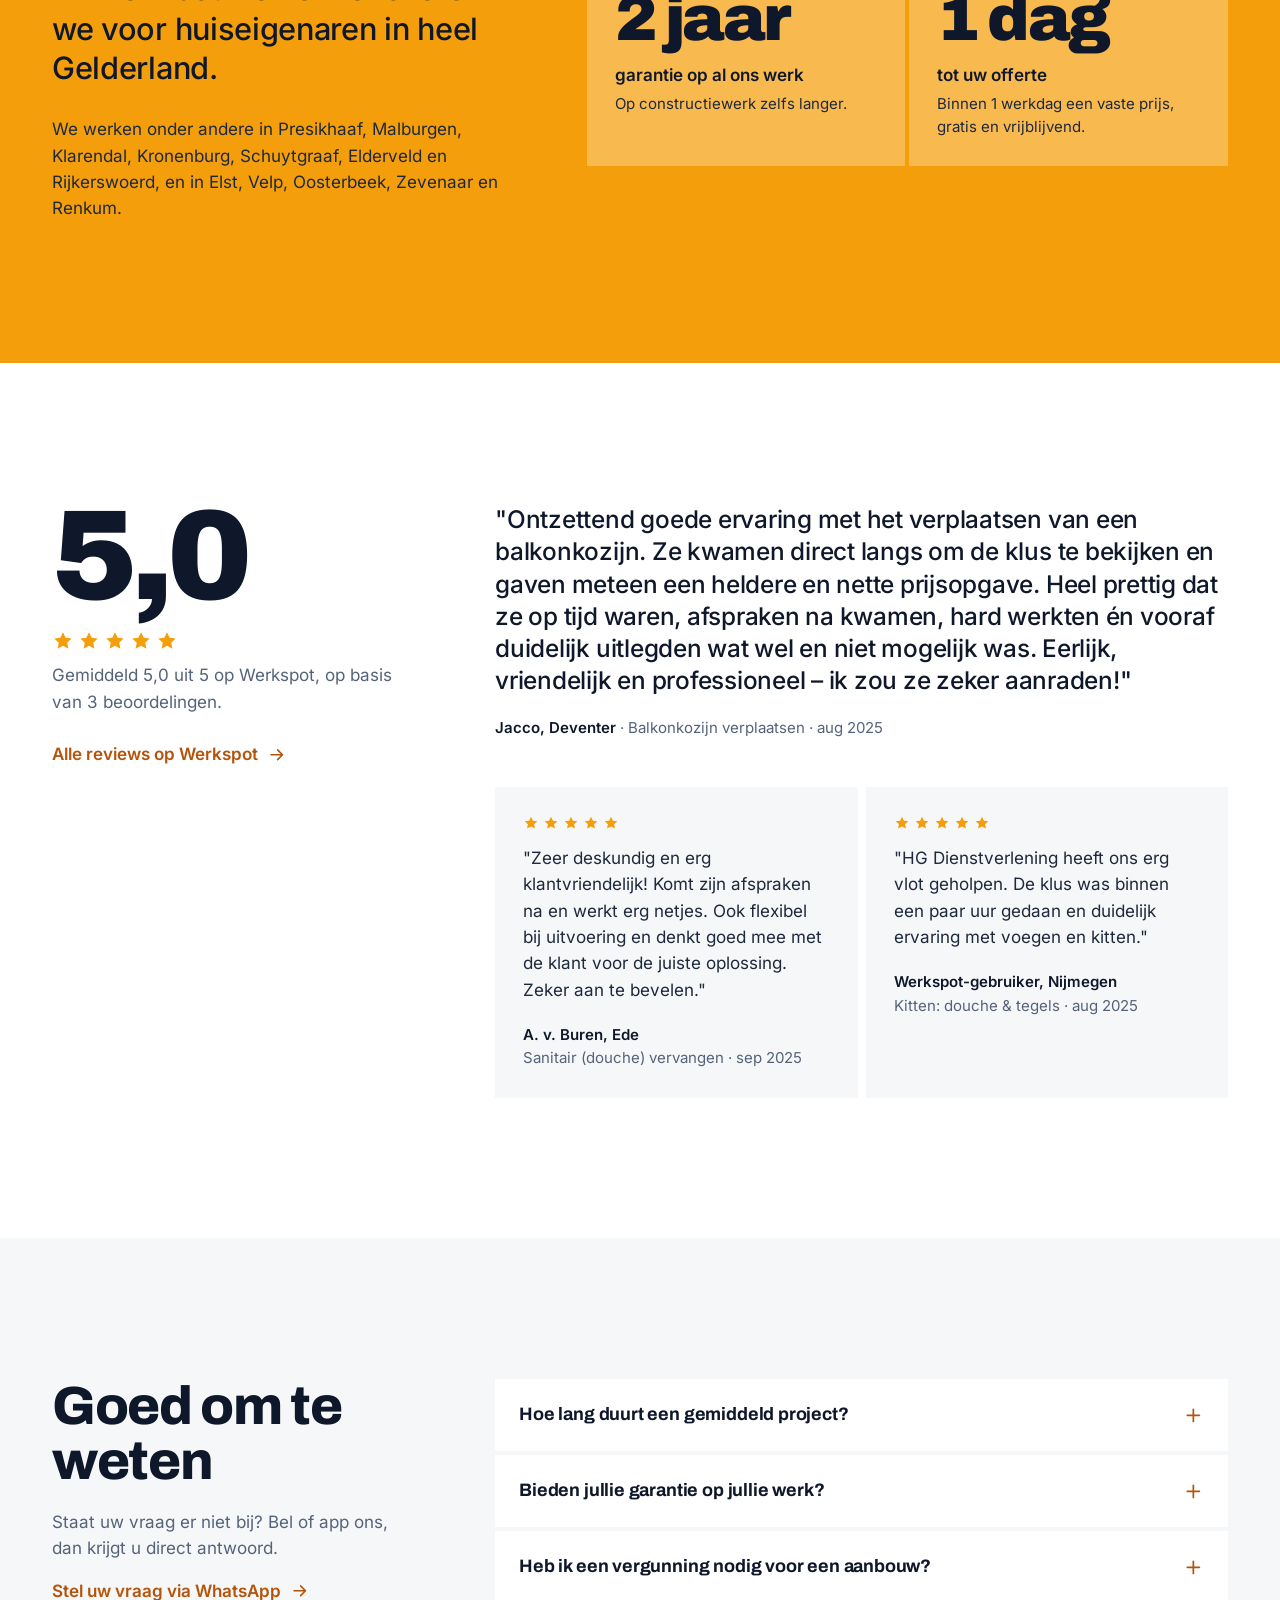
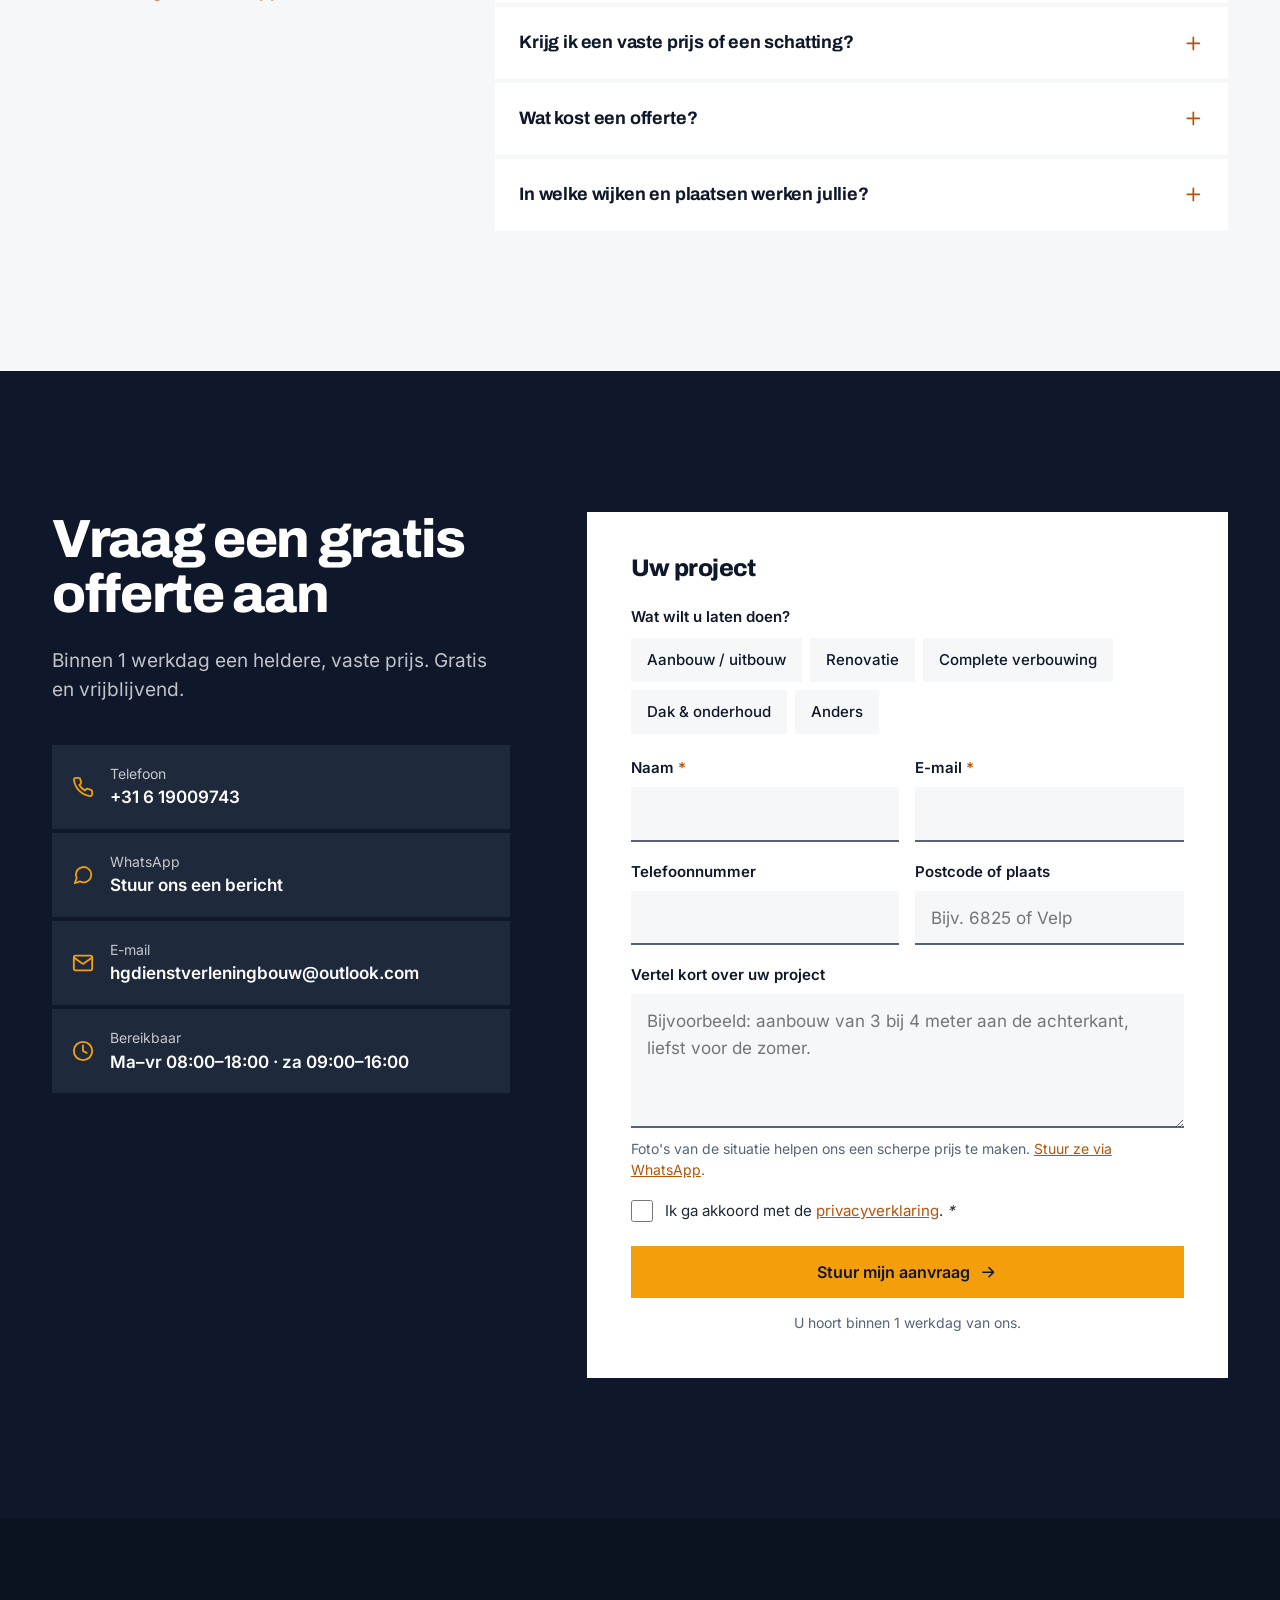
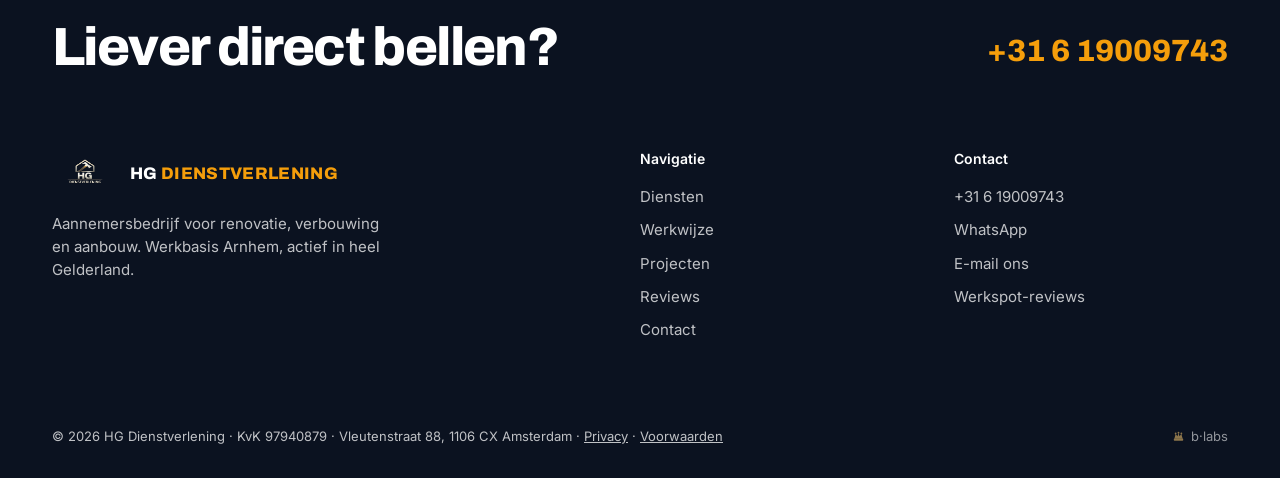
==== commit 5d0f0c3d: "Onderzoeksadviezen doorgevoerd (v2.1) - Hero: reviewscore met platform en aantal (5,0 op Werkspot, 3" ====
--- a/index.html
+++ b/index.html
@@ -19,10 +19,10 @@
 <meta name="twitter:description" content="Renovatie, verbouwing & aanbouw door eigen vakteam. Vaste prijs + 2 jaar garantie. Gratis offerte!">
 <meta name="twitter:image" content="https://hg-dienstverlening.nl/hg-logo.png">
 <script type="application/ld+json">
-{"@context":"https://schema.org","@type":"GeneralContractor","name":"HG Dienstverlening","description":"Aannemersbedrijf voor renovatie, verbouwing en aanbouw in Arnhem en Gelderland.","telephone":"+31619009743","email":"hgdienstverleningbouw@outlook.com","url":"https://hg-dienstverlening.nl/","image":"https://hg-dienstverlening.nl/hg-logo.png","priceRange":"€€","sameAs":["https://www.werkspot.nl/profiel/hg-dienstverlening"],"address":{"@type":"PostalAddress","streetAddress":"Vleutenstraat 88","postalCode":"1106 CX","addressLocality":"Amsterdam","addressCountry":"NL"},"geo":{"@type":"GeoCoordinates","latitude":52.2993,"longitude":4.9498},"areaServed":["Arnhem","Nijmegen","Gelderland","Presikhaaf","Malburgen","Klarendal","Kronenburg","Schuytgraaf","Elderveld","Rijkerswoerd","Elst","Velp","Oosterbeek","Zevenaar","Renkum"],"openingHoursSpecification":[{"@type":"OpeningHoursSpecification","dayOfWeek":["Monday","Tuesday","Wednesday","Thursday","Friday"],"opens":"08:00","closes":"18:00"},{"@type":"OpeningHoursSpecification","dayOfWeek":"Saturday","opens":"09:00","closes":"16:00"}],"aggregateRating":{"@type":"AggregateRating","ratingValue":"5.0","reviewCount":"3","bestRating":"5"}}
+{"@context":"https://schema.org","@type":"GeneralContractor","name":"HG Dienstverlening","description":"Aannemersbedrijf voor renovatie, verbouwing en aanbouw in Arnhem en Gelderland.","telephone":"+31619009743","email":"hgdienstverleningbouw@outlook.com","url":"https://hg-dienstverlening.nl/","image":"https://hg-dienstverlening.nl/hg-logo.png","priceRange":"€€","sameAs":["https://www.werkspot.nl/profiel/hg-dienstverlening"],"address":{"@type":"PostalAddress","streetAddress":"Vleutenstraat 88","postalCode":"1106 CX","addressLocality":"Amsterdam","addressCountry":"NL"},"areaServed":[{"@type":"City","name":"Arnhem"},{"@type":"City","name":"Nijmegen"},{"@type":"City","name":"Elst"},{"@type":"City","name":"Velp"},{"@type":"City","name":"Oosterbeek"},{"@type":"City","name":"Zevenaar"},{"@type":"City","name":"Renkum"},{"@type":"City","name":"Ede"},{"@type":"City","name":"Doetinchem"},{"@type":"AdministrativeArea","name":"Gelderland"}],"openingHoursSpecification":[{"@type":"OpeningHoursSpecification","dayOfWeek":["Monday","Tuesday","Wednesday","Thursday","Friday"],"opens":"08:00","closes":"18:00"},{"@type":"OpeningHoursSpecification","dayOfWeek":"Saturday","opens":"09:00","closes":"16:00"}]}
 </script>
 <script type="application/ld+json">
-{"@context":"https://schema.org","@type":"FAQPage","mainEntity":[{"@type":"Question","name":"Hoe lang duurt een gemiddeld project?","acceptedAnswer":{"@type":"Answer","text":"Een simpele verbouwing is vaak binnen een week klaar. Een complete renovatie of aanbouw duurt meestal 6 tot 12 weken. Tijdens het eerste gesprek geven we een eerlijke inschatting."}},{"@type":"Question","name":"Bieden jullie garantie op jullie werk?","acceptedAnswer":{"@type":"Answer","text":"Ja, op al ons werk geven we minimaal 2 jaar garantie. Voor constructiewerk zoals een aanbouw geven we zelfs langer garantie."}},{"@type":"Question","name":"Heb ik een vergunning nodig voor een aanbouw?","acceptedAnswer":{"@type":"Answer","text":"Vaak wel, afhankelijk van de grootte en de locatie. We adviseren welke omgevingsvergunning nodig is en kunnen de aanvraag voor u regelen."}},{"@type":"Question","name":"Krijg ik een vaste prijs of een schatting?","acceptedAnswer":{"@type":"Answer","text":"U ontvangt een duidelijke offerte met een vaste prijs. Zo weet u vooraf precies waar u aan toe bent, zonder verrassingen achteraf."}},{"@type":"Question","name":"Wat kost een offerte?","acceptedAnswer":{"@type":"Answer","text":"Niets. Het kennismakingsgesprek, ons advies en de offerte zijn gratis en vrijblijvend. U ontvangt de offerte binnen 1 werkdag."}},{"@type":"Question","name":"In welke wijken en plaatsen werken jullie?","acceptedAnswer":{"@type":"Answer","text":"We werken door heel Arnhem, onder andere in Presikhaaf, Malburgen, Klarendal, Kronenburg, Schuytgraaf, Elderveld en Rijkerswoerd, en in Elst, Velp, Oosterbeek, Zevenaar en Renkum. Voor grotere projecten rijden we graag verder in Gelderland."}}]}
+{"@context":"https://schema.org","@type":"FAQPage","mainEntity":[{"@type":"Question","name":"Hoe lang duurt een gemiddeld project?","acceptedAnswer":{"@type":"Answer","text":"Een simpele verbouwing is vaak binnen een week klaar. Een complete renovatie of aanbouw duurt meestal 6 tot 12 weken. Tijdens het eerste gesprek geven we een eerlijke inschatting."}},{"@type":"Question","name":"Bieden jullie garantie op jullie werk?","acceptedAnswer":{"@type":"Answer","text":"Ja, op al ons werk geven we minimaal 2 jaar garantie. Voor constructiewerk zoals een aanbouw geven we zelfs langer garantie."}},{"@type":"Question","name":"Heb ik een vergunning nodig voor een aanbouw?","acceptedAnswer":{"@type":"Answer","text":"Vaak wel, afhankelijk van de grootte en de locatie. Sinds de Omgevingswet verschillen de regels per gemeente. U kunt het zelf nagaan met de Vergunningcheck in het Omgevingsloket (omgevingswet.overheid.nl/checken). Wij adviseren welke omgevingsvergunning nodig is en kunnen de aanvraag voor u regelen."}},{"@type":"Question","name":"Krijg ik een vaste prijs of een schatting?","acceptedAnswer":{"@type":"Answer","text":"U ontvangt een duidelijke offerte met een vaste prijs. Zo weet u vooraf precies waar u aan toe bent, zonder verrassingen achteraf."}},{"@type":"Question","name":"Wat kost een offerte?","acceptedAnswer":{"@type":"Answer","text":"Niets. Het kennismakingsgesprek, ons advies en de offerte zijn gratis en vrijblijvend. U ontvangt de offerte binnen 1 werkdag."}},{"@type":"Question","name":"In welke wijken en plaatsen werken jullie?","acceptedAnswer":{"@type":"Answer","text":"We werken door heel Arnhem, onder andere in Presikhaaf, Malburgen, Klarendal, Kronenburg, Schuytgraaf, Elderveld en Rijkerswoerd, en in Elst, Velp, Oosterbeek, Zevenaar en Renkum. Voor grotere projecten rijden we graag verder in Gelderland."}}]}
 </script>
 <link rel="icon" type="image/png" href="favicon.png">
 <link rel="apple-touch-icon" href="favicon.png">
@@ -120,6 +120,11 @@
 .facts{display:grid;grid-template-columns:repeat(2,minmax(0,max-content));gap:14px 36px;margin-top:52px;font-size:.9375rem;font-weight:500;color:var(--on-dark-muted)}
 .facts li{display:flex;align-items:center;gap:10px}
 .facts .i{color:var(--accent)}
+.hero-rating{display:inline-flex;align-items:center;gap:12px;margin-top:32px;font-size:.9375rem;color:var(--on-dark-muted);text-decoration:none}
+.hero-rating b{color:var(--on-dark)}
+.hero-rating:hover span:last-child{text-decoration:underline;text-underline-offset:4px}
+.hero-rating .stars{margin:0;gap:2px}
+.hero-rating .stars svg{width:16px;height:16px}
 .hero-media{position:relative;margin:0;overflow:hidden;min-height:320px;background:var(--ink-2)}
 .hero-media img{position:absolute;inset:0;width:100%;height:100%;object-fit:cover}
 .hero-media figcaption{position:absolute;left:0;right:0;bottom:0;padding:56px 24px 18px;font-size:var(--fs-small);color:var(--on-dark);background:linear-gradient(transparent,rgba(11,18,32,.82))}
@@ -238,6 +243,7 @@
 .faq-list summary .i{color:var(--accent-dark);transition:transform .25s var(--ease)}
 .faq-list details[open] summary .i{transform:rotate(45deg)}
 .faq-list details p{padding:0 24px 24px;color:var(--ink-2);max-width:62ch}
+.faq-list details a{color:var(--accent-dark)}
 
 /* ---------- contact ---------- */
 .contact-grid{display:grid;grid-template-columns:minmax(0,5fr) minmax(0,7fr);gap:48px clamp(32px,6vw,96px);align-items:start}
@@ -259,6 +265,15 @@
 .field textarea{min-height:120px;resize:vertical}
 .field input:focus,.field select:focus,.field textarea:focus{outline:none;background:var(--bg);box-shadow:inset 0 0 0 2px var(--ink)}
 .field input:user-invalid,.field textarea:user-invalid{box-shadow:inset 0 -2px 0 var(--danger)}
+.chips{position:relative;border:0;display:flex;flex-wrap:wrap;gap:8px;margin-bottom:22px}
+.chips legend{font-weight:600;font-size:.9375rem;margin-bottom:10px;padding:0}
+.chips input{position:absolute;opacity:0;width:1px;height:1px}
+.chips label{display:inline-flex;align-items:center;min-height:44px;padding:0 16px;background:var(--bg-soft);font-size:.9375rem;font-weight:500;cursor:pointer;transition:background-color .2s,color .2s}
+.chips label:hover{background:var(--bg-soft);box-shadow:inset 0 -2px 0 var(--ink)}
+.chips input:checked+label{background:var(--ink);color:var(--on-dark)}
+.chips input:focus-visible+label{outline:3px solid var(--accent);outline-offset:2px}
+.hint{font-size:var(--fs-small);color:var(--muted);margin-top:2px}
+.hint a{color:var(--accent-dark)}
 .check{display:flex;gap:12px;align-items:flex-start;font-size:.9375rem;color:var(--ink-2);margin:6px 0 24px}
 .check input{width:22px;height:22px;margin-top:1px;accent-color:var(--ink);flex:none}
 .check a{color:var(--accent-dark)}
@@ -419,6 +434,7 @@
       <li><svg class="i"><use href="#i-check"/></svg>2 jaar garantie</li>
       <li><svg class="i"><use href="#i-check"/></svg>Vergunning voor u geregeld</li>
     </ul>
+    <a class="hero-rating" href="#reviews"><span class="stars" aria-hidden="true"><svg><use href="#i-star"/></svg><svg><use href="#i-star"/></svg><svg><use href="#i-star"/></svg><svg><use href="#i-star"/></svg><svg><use href="#i-star"/></svg></span><span><b>5,0</b> op Werkspot · 3 beoordelingen</span></a>
   </div>
   <figure class="hero-media">
     <img src="doetinchem/doetinchem-1.webp" width="1078" height="810" alt="Tuinbijgebouw met overkapping en kalkzandsteen muren in een tuin in Doetinchem" fetchpriority="high">
@@ -617,12 +633,12 @@
     <div class="faq-side" data-reveal>
       <h2>Goed om te weten</h2>
       <p>Staat uw vraag er niet bij? Bel of app ons, dan krijgt u direct antwoord.</p>
-      <a class="link" href="https://wa.me/31619009743" target="_blank" rel="noopener"><span>Stel uw vraag via WhatsApp</span><svg class="i"><use href="#i-arrow"/></svg></a>
+      <a class="link" href="https://wa.me/31619009743?text=Hallo%20HG%20Dienstverlening%2C%20ik%20heb%20een%20vraag%20over%20mijn%20verbouwing." target="_blank" rel="noopener"><span>Stel uw vraag via WhatsApp</span><svg class="i"><use href="#i-arrow"/></svg></a>
     </div>
     <div class="faq-list" data-reveal>
       <details><summary>Hoe lang duurt een gemiddeld project?<svg class="i" aria-hidden="true"><use href="#i-plus"/></svg></summary><p>Een simpele verbouwing is vaak binnen een week klaar. Een complete renovatie of aanbouw duurt meestal 6 tot 12 weken. Tijdens het eerste gesprek geven we een eerlijke inschatting.</p></details>
       <details><summary>Bieden jullie garantie op jullie werk?<svg class="i" aria-hidden="true"><use href="#i-plus"/></svg></summary><p>Ja, op al ons werk geven we minimaal 2 jaar garantie. Voor constructiewerk zoals een aanbouw geven we zelfs langer garantie.</p></details>
-      <details><summary>Heb ik een vergunning nodig voor een aanbouw?<svg class="i" aria-hidden="true"><use href="#i-plus"/></svg></summary><p>Vaak wel, afhankelijk van de grootte en de locatie. We adviseren welke omgevingsvergunning nodig is en kunnen de aanvraag voor u regelen.</p></details>
+      <details><summary>Heb ik een vergunning nodig voor een aanbouw?<svg class="i" aria-hidden="true"><use href="#i-plus"/></svg></summary><p>Vaak wel, afhankelijk van de grootte en de locatie. Sinds de Omgevingswet verschillen de regels per gemeente. U kunt het zelf nagaan met de <a href="https://omgevingswet.overheid.nl/checken" target="_blank" rel="noopener">Vergunningcheck in het Omgevingsloket</a>. Wij adviseren welke omgevingsvergunning nodig is en kunnen de aanvraag voor u regelen.</p></details>
       <details><summary>Krijg ik een vaste prijs of een schatting?<svg class="i" aria-hidden="true"><use href="#i-plus"/></svg></summary><p>U ontvangt een duidelijke offerte met een vaste prijs. Zo weet u vooraf precies waar u aan toe bent, zonder verrassingen achteraf.</p></details>
       <details><summary>Wat kost een offerte?<svg class="i" aria-hidden="true"><use href="#i-plus"/></svg></summary><p>Niets. Het kennismakingsgesprek, ons advies en de offerte zijn gratis en vrijblijvend. U ontvangt de offerte binnen 1 werkdag.</p></details>
       <details><summary>In welke wijken en plaatsen werken jullie?<svg class="i" aria-hidden="true"><use href="#i-plus"/></svg></summary><p>We werken door heel Arnhem, onder andere in Presikhaaf, Malburgen, Klarendal, Kronenburg, Schuytgraaf, Elderveld en Rijkerswoerd, en in Elst, Velp, Oosterbeek, Zevenaar en Renkum. Voor grotere projecten rijden we graag verder in Gelderland.</p></details>
@@ -638,31 +654,30 @@
       <p class="lead">Binnen 1 werkdag een heldere, vaste prijs. Gratis en vrijblijvend.</p>
       <div class="channels">
         <a href="tel:+31619009743"><svg class="i"><use href="#i-phone"/></svg><p><small>Telefoon</small><span>+31 6 19009743</span></p></a>
-        <a href="https://wa.me/31619009743" target="_blank" rel="noopener"><svg class="i"><use href="#i-chat"/></svg><p><small>WhatsApp</small><span>Stuur ons een bericht</span></p></a>
+        <a href="https://wa.me/31619009743?text=Hallo%20HG%20Dienstverlening%2C%20ik%20heb%20een%20vraag%20over%20mijn%20verbouwing." target="_blank" rel="noopener"><svg class="i"><use href="#i-chat"/></svg><p><small>WhatsApp</small><span>Stuur ons een bericht</span></p></a>
         <a href="mailto:hgdienstverleningbouw@outlook.com"><svg class="i"><use href="#i-mail"/></svg><p><small>E-mail</small><span>hgdienstverleningbouw@outlook.com</span></p></a>
         <div><svg class="i"><use href="#i-clock"/></svg><p><small>Bereikbaar</small><span>Ma–vr 08:00–18:00 · za 09:00–16:00</span></p></div>
       </div>
     </div>
     <form class="form" id="offerteForm" action="https://formspree.io/f/xgoqnzqn" method="POST" data-reveal>
       <h3>Uw project</h3>
+      <fieldset class="chips">
+        <legend>Wat wilt u laten doen?</legend>
+        <input type="radio" id="pt-aanbouw" name="projectType" value="aanbouw"><label for="pt-aanbouw">Aanbouw / uitbouw</label>
+        <input type="radio" id="pt-renovatie" name="projectType" value="renovatie"><label for="pt-renovatie">Renovatie</label>
+        <input type="radio" id="pt-verbouwing" name="projectType" value="verbouwing"><label for="pt-verbouwing">Complete verbouwing</label>
+        <input type="radio" id="pt-onderhoud" name="projectType" value="onderhoud"><label for="pt-onderhoud">Dak &amp; onderhoud</label>
+        <input type="radio" id="pt-anders" name="projectType" value="anders"><label for="pt-anders">Anders</label>
+      </fieldset>
       <div class="row">
         <div class="field"><label for="name">Naam <em>*</em></label><input type="text" id="name" name="name" required autocomplete="name"></div>
         <div class="field"><label for="email">E-mail <em>*</em></label><input type="email" id="email" name="email" required autocomplete="email"></div>
       </div>
       <div class="row">
         <div class="field"><label for="phone">Telefoonnummer</label><input type="tel" id="phone" name="phone" autocomplete="tel"></div>
-        <div class="field"><label for="projectType">Soort project</label>
-          <select id="projectType" name="projectType">
-            <option value="">Maak een keuze</option>
-            <option value="aanbouw">Aanbouw / uitbouw</option>
-            <option value="renovatie">Renovatie</option>
-            <option value="verbouwing">Complete verbouwing</option>
-            <option value="onderhoud">Dak &amp; onderhoud</option>
-            <option value="anders">Anders</option>
-          </select>
-        </div>
-      </div>
-      <div class="field"><label for="message">Vertel kort over uw project</label><textarea id="message" name="message" rows="4" placeholder="Bijvoorbeeld: aanbouw van 3 bij 4 meter aan de achterkant, liefst voor de zomer."></textarea></div>
+        <div class="field"><label for="place">Postcode of plaats</label><input type="text" id="place" name="place" autocomplete="postal-code" placeholder="Bijv. 6825 of Velp"></div>
+      </div>
+      <div class="field"><label for="message">Vertel kort over uw project</label><textarea id="message" name="message" rows="4" placeholder="Bijvoorbeeld: aanbouw van 3 bij 4 meter aan de achterkant, liefst voor de zomer."></textarea><p class="hint">Foto's van de situatie helpen ons een scherpe prijs te maken. <a href="https://wa.me/31619009743?text=Hallo%20HG%20Dienstverlening%2C%20ik%20heb%20een%20vraag%20over%20mijn%20verbouwing." target="_blank" rel="noopener">Stuur ze via WhatsApp</a>.</p></div>
       <input type="text" name="_gotcha" class="hp" tabindex="-1" autocomplete="off" aria-hidden="true">
       <div class="check"><input type="checkbox" id="privacy" name="privacy" required><label for="privacy">Ik ga akkoord met de <a href="privacyverklaring.html">privacyverklaring</a>. <em>*</em></label></div>
       <button type="submit" class="btn btn-accent">Stuur mijn aanvraag <svg class="i"><use href="#i-arrow"/></svg></button>
@@ -699,7 +714,7 @@
         <h3>Contact</h3>
         <ul>
           <li><a href="tel:+31619009743">+31 6 19009743</a></li>
-          <li><a href="https://wa.me/31619009743" target="_blank" rel="noopener">WhatsApp</a></li>
+          <li><a href="https://wa.me/31619009743?text=Hallo%20HG%20Dienstverlening%2C%20ik%20heb%20een%20vraag%20over%20mijn%20verbouwing." target="_blank" rel="noopener">WhatsApp</a></li>
           <li><a href="mailto:hgdienstverleningbouw@outlook.com">E-mail ons</a></li>
           <li><a href="https://www.werkspot.nl/profiel/hg-dienstverlening" target="_blank" rel="noopener">Werkspot-reviews</a></li>
         </ul>
@@ -715,7 +730,7 @@
 <div class="callbar">
   <div class="inner">
     <a href="tel:+31619009743" class="call"><svg class="i"><use href="#i-phone"/></svg>Bellen</a>
-    <a href="https://wa.me/31619009743" class="wa" target="_blank" rel="noopener"><svg class="i"><use href="#i-chat"/></svg>WhatsApp</a>
+    <a href="https://wa.me/31619009743?text=Hallo%20HG%20Dienstverlening%2C%20ik%20heb%20een%20vraag%20over%20mijn%20verbouwing." class="wa" target="_blank" rel="noopener"><svg class="i"><use href="#i-chat"/></svg>WhatsApp</a>
     <a href="#contact" class="offerte">Gratis offerte</a>
   </div>
 </div>
@@ -778,7 +793,7 @@
   // Knop "Offerte voor …" vult het formulier voor
   $$('[data-type]').forEach(function(a){
     a.addEventListener('click', function(){
-      var sel = $('#projectType'); if (sel) sel.value = a.getAttribute('data-type');
+      var r = $('#pt-' + a.getAttribute('data-type')); if (r) r.checked = true;
       setTimeout(function(){ var n = $('#name'); if (n) n.focus({preventScroll:true}); }, 600);
     });
   });
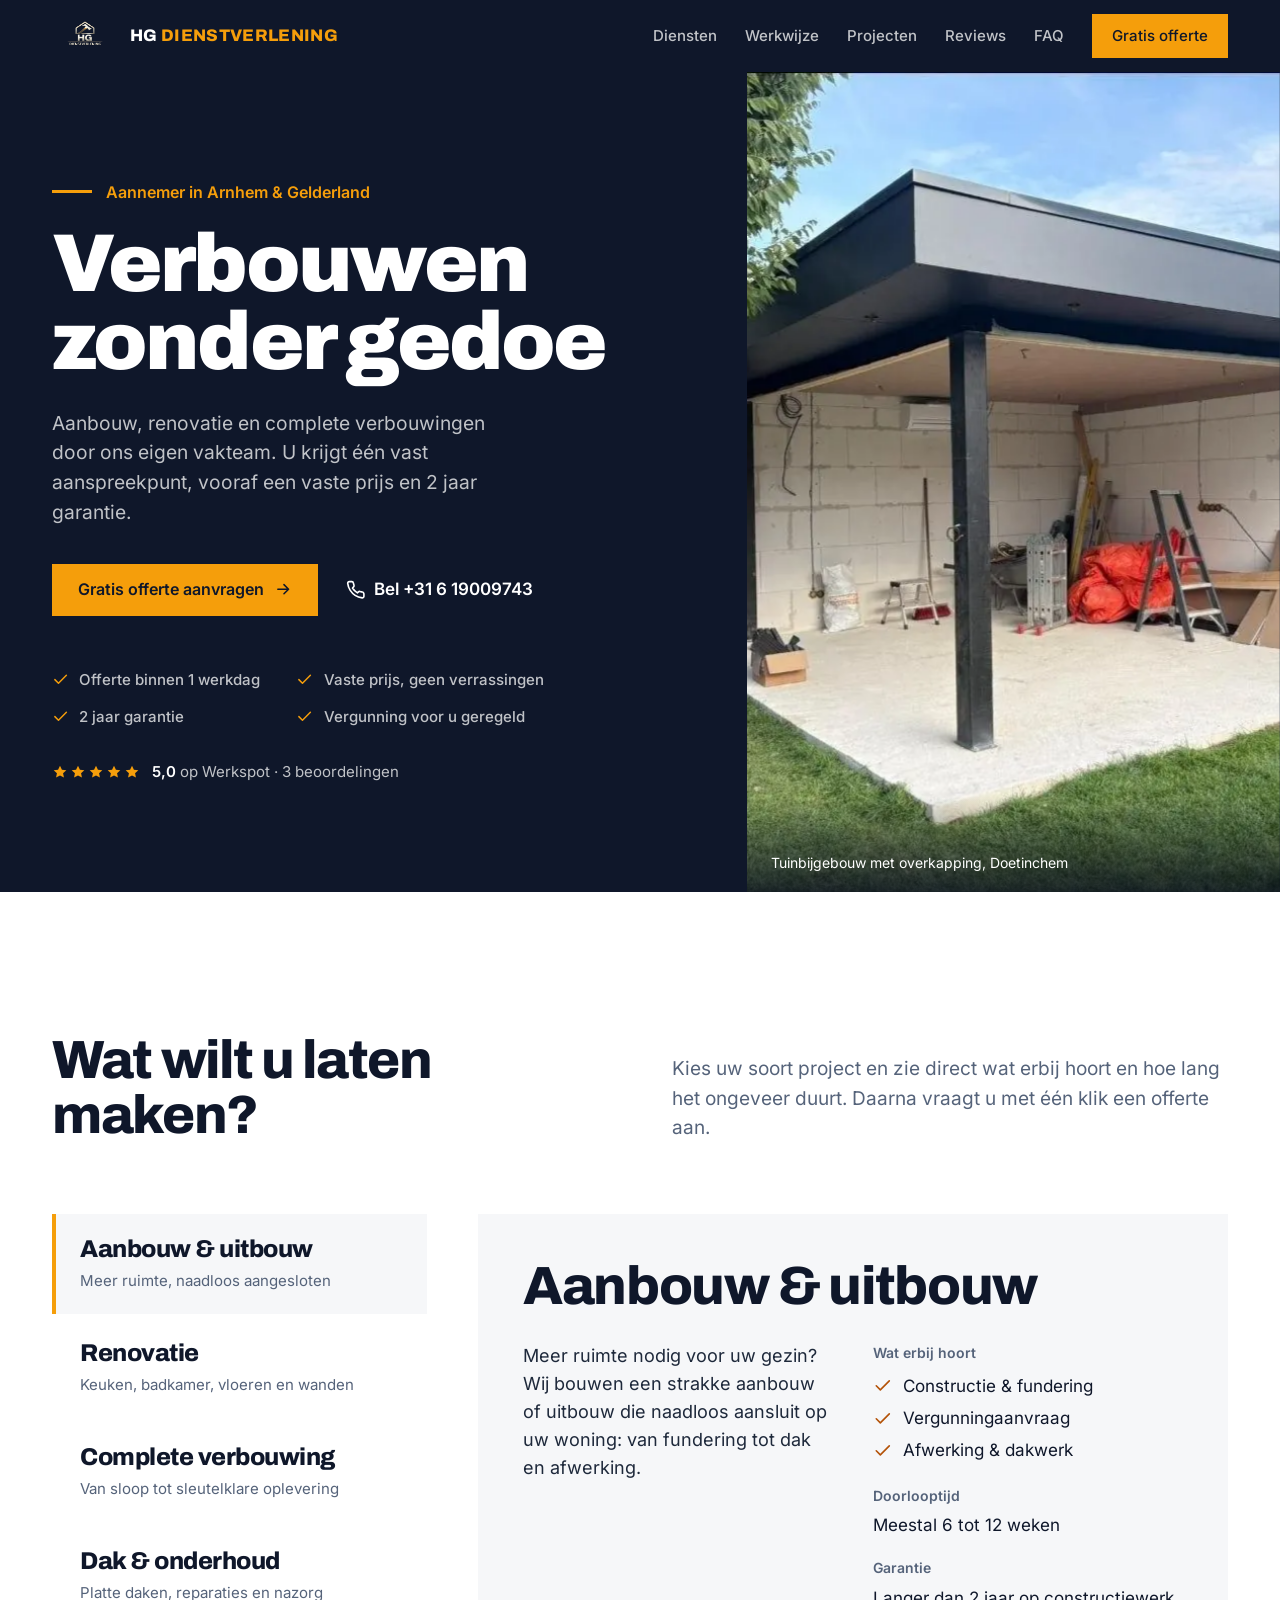
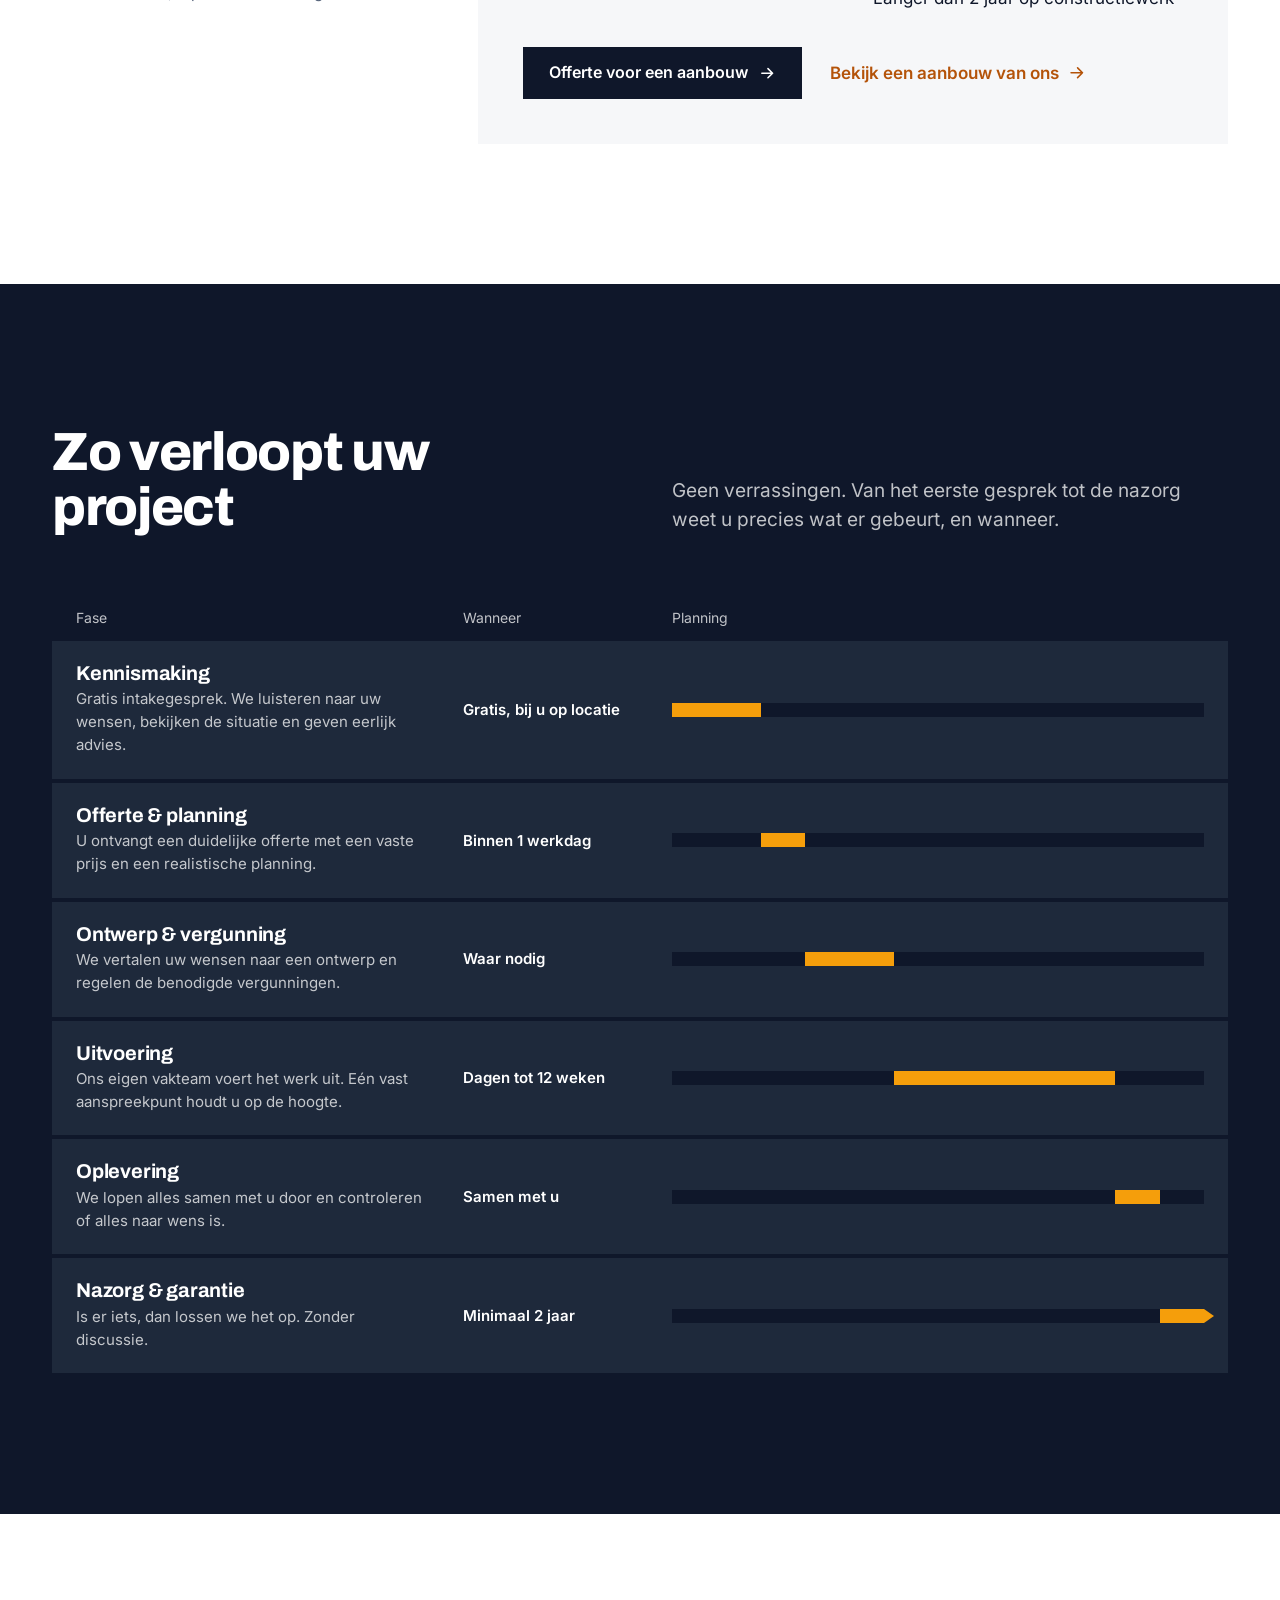
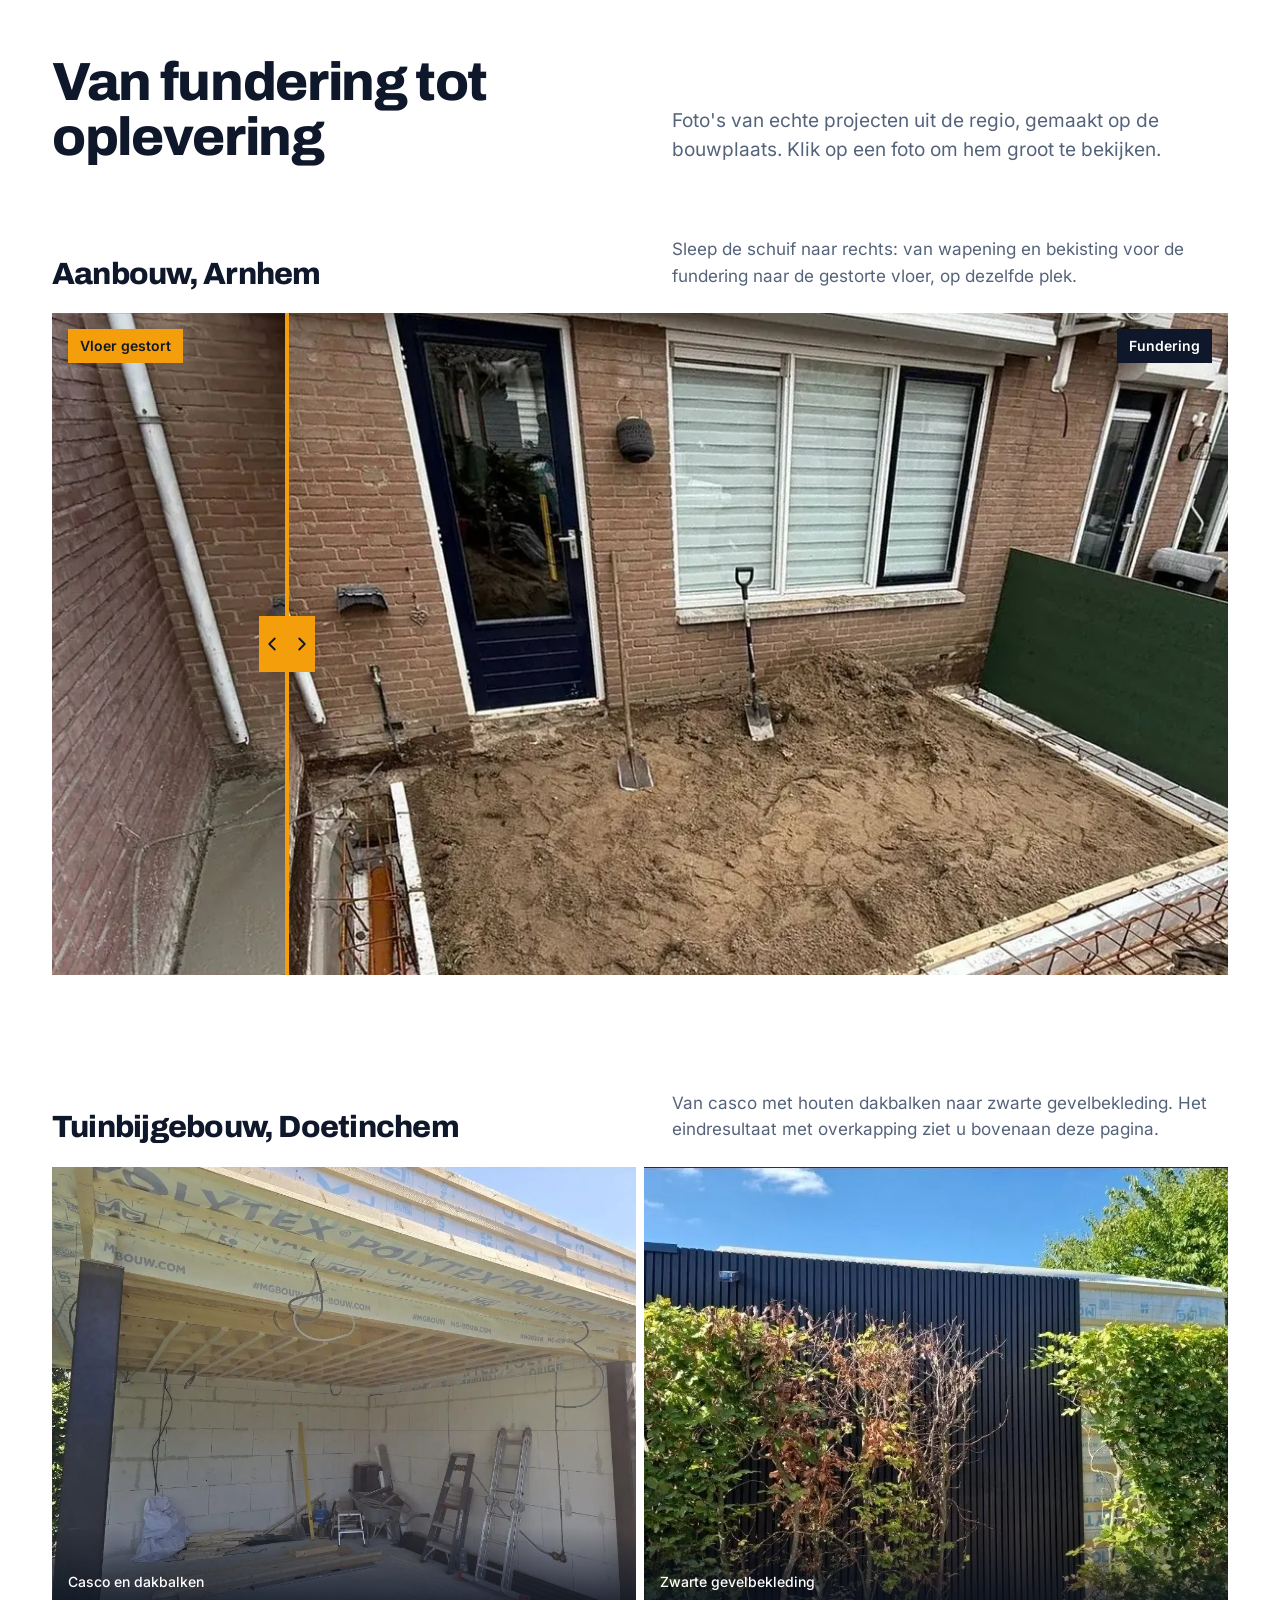
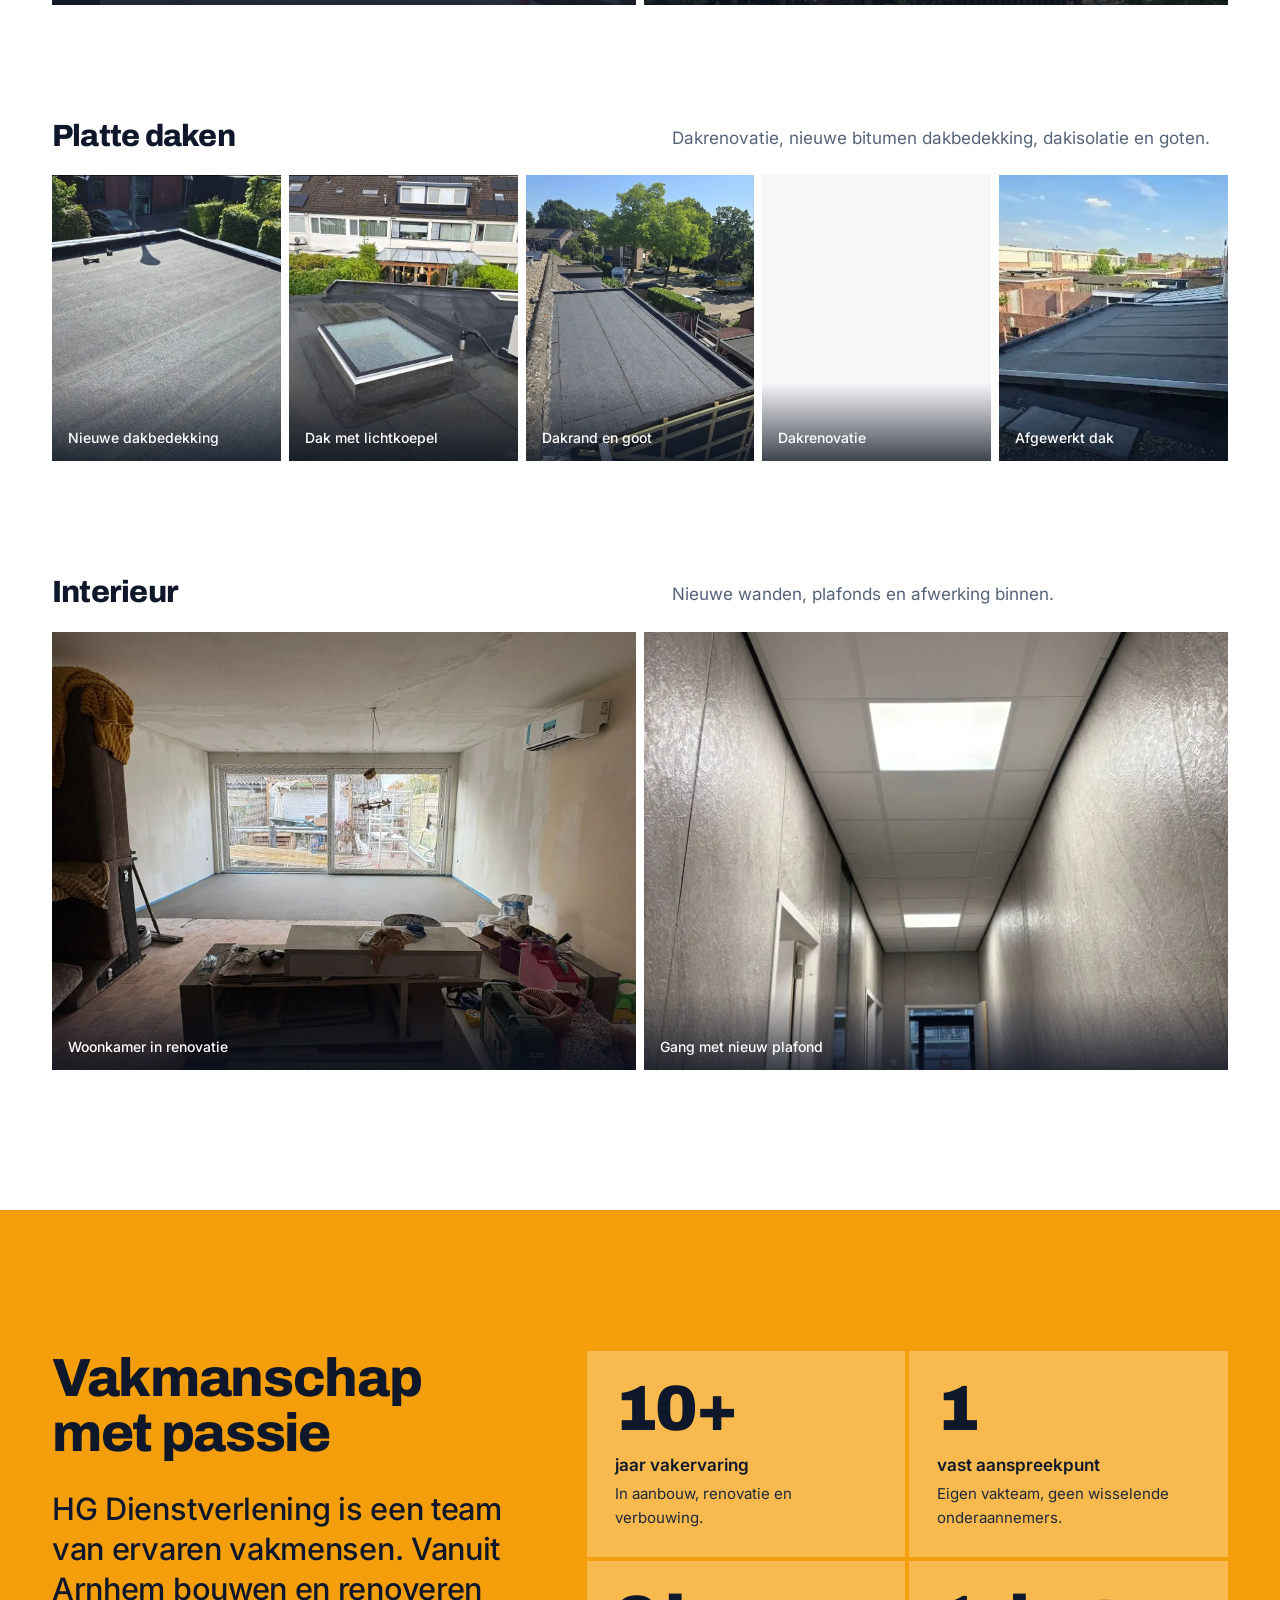
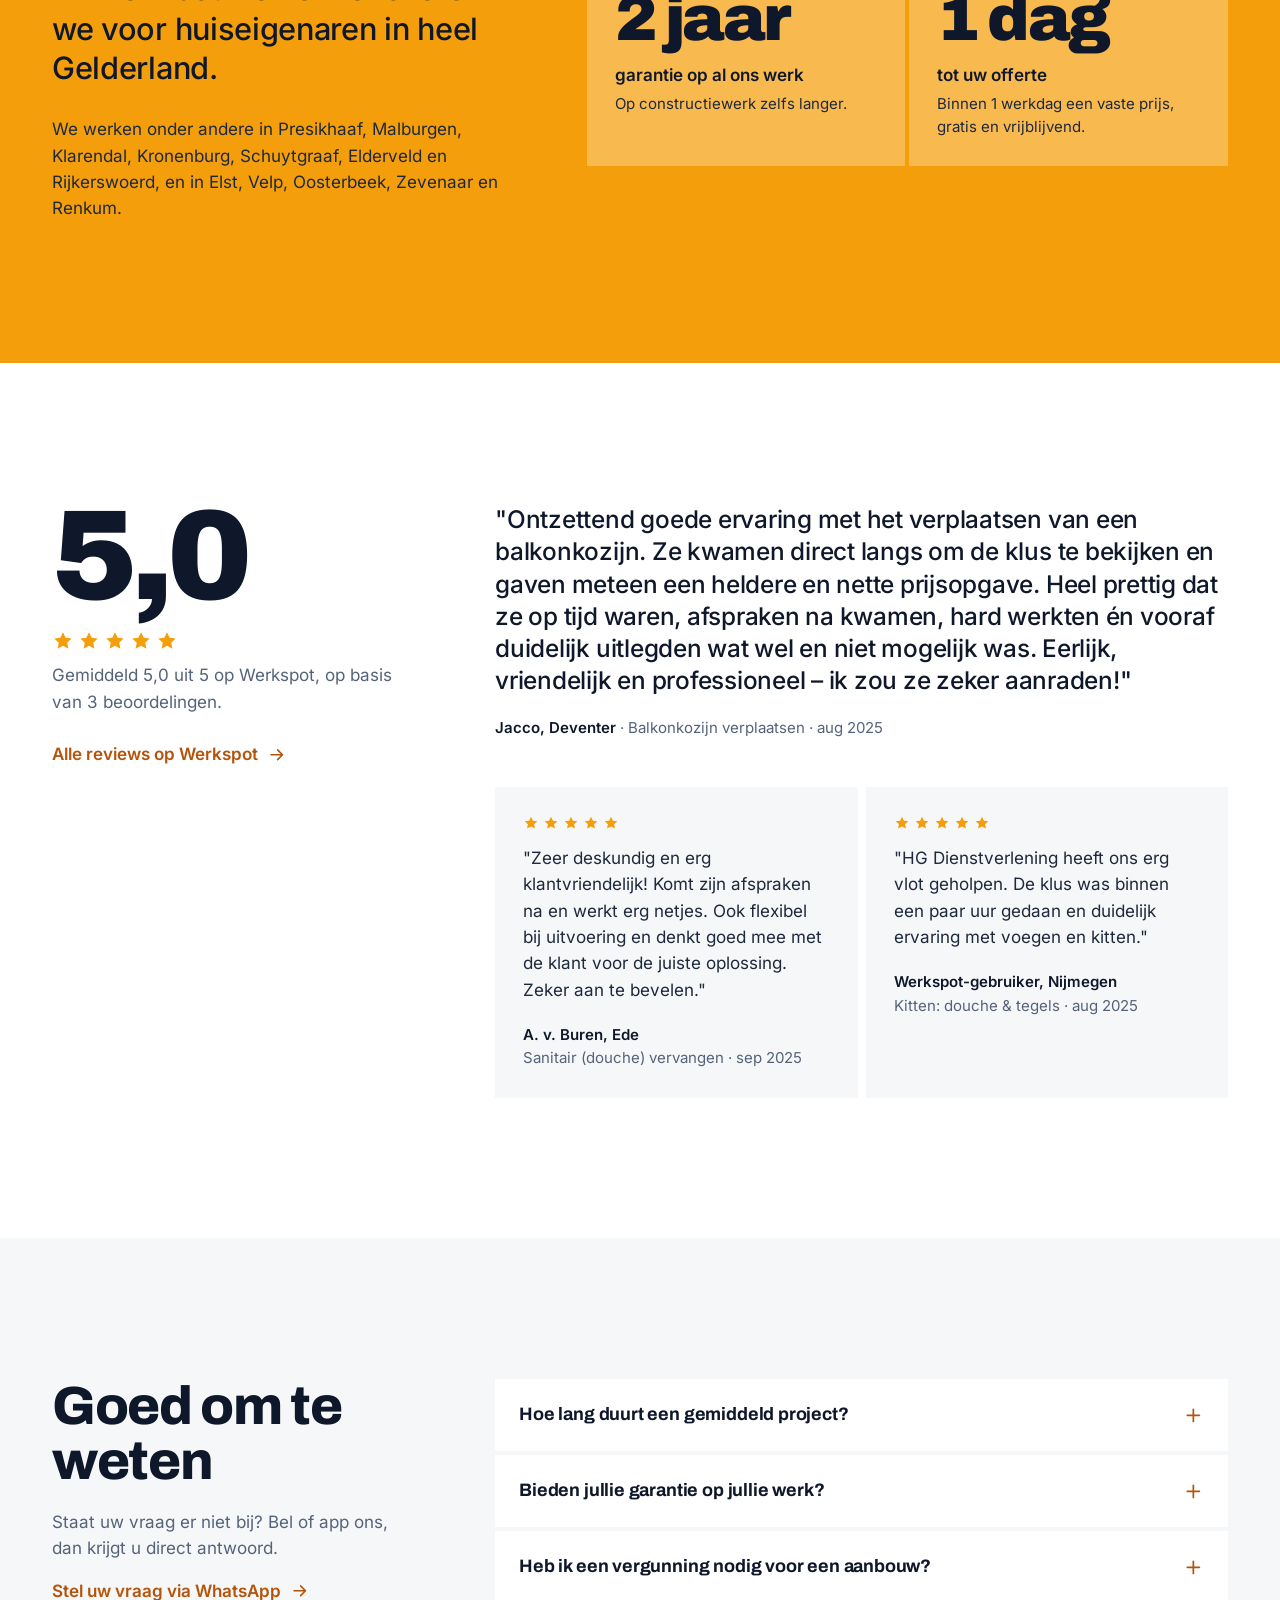
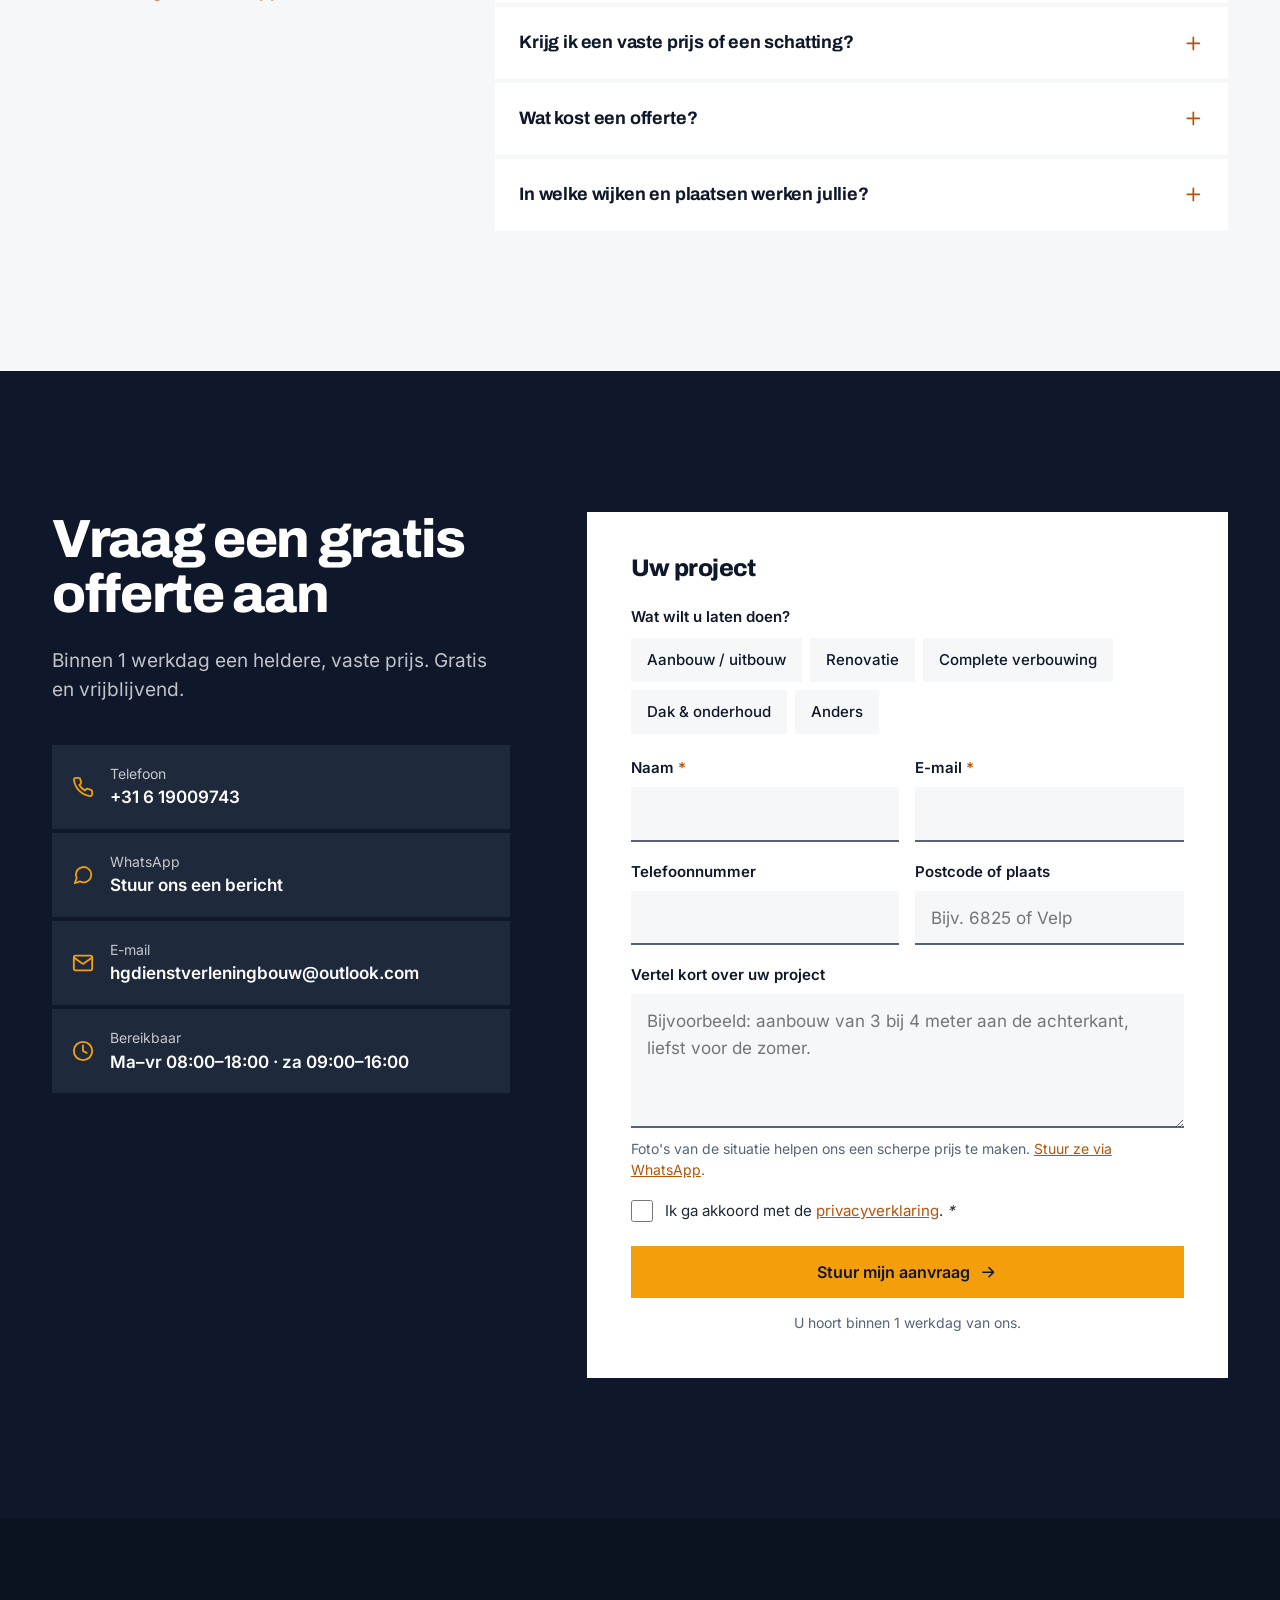
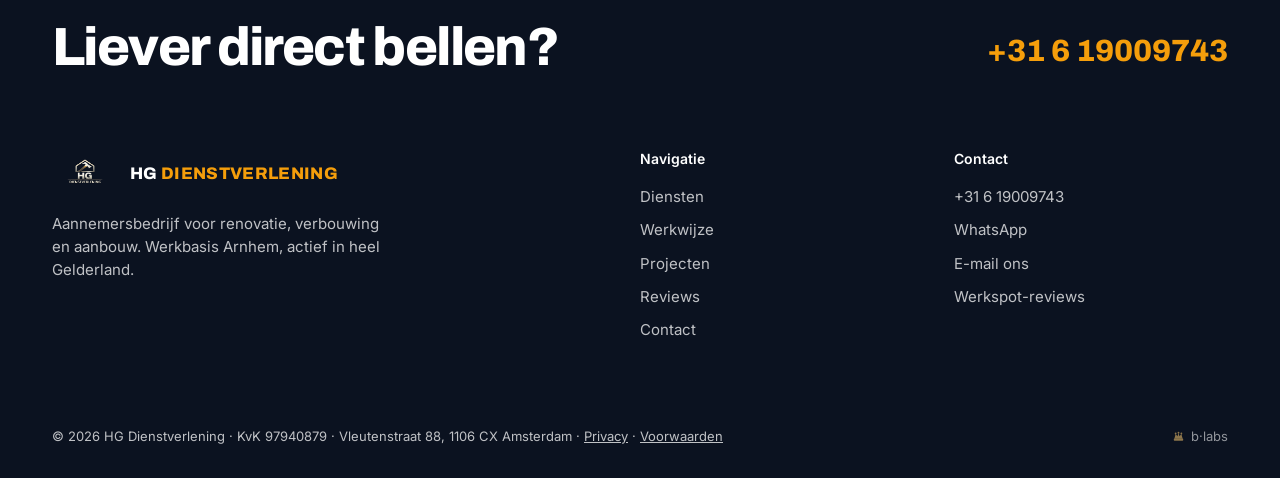
==== commit 4a320504: "UX-verbeteringen mobiel - Hero compacter: projectfoto komt in het eerste scherm - Projectkiezer op m" ====
--- a/index.html
+++ b/index.html
@@ -73,6 +73,8 @@
 .section{padding-block:var(--section)}
 .visually-hidden{position:absolute!important;width:1px;height:1px;overflow:hidden;clip:rect(0 0 0 0);clip-path:inset(50%);white-space:nowrap}
 section[id]{scroll-margin-top:72px}
+.skip{position:absolute;left:12px;top:-60px;z-index:200;padding:12px 18px;background:var(--accent);color:var(--ink);font-weight:600;text-decoration:none;transition:top .2s}
+.skip:focus{top:12px}
 :focus-visible{outline:3px solid var(--accent);outline-offset:3px}
 h1,h2,h3{font-family:var(--head);line-height:1.02;letter-spacing:-.025em}
 h2{font-size:var(--fs-h2);font-weight:800;max-width:16ch}
@@ -301,6 +303,8 @@
 
 /* ---------- mobiele belbalk ---------- */
 .callbar{display:none;position:fixed;left:0;right:0;bottom:0;z-index:90;background:var(--ink);padding:10px 12px calc(10px + env(safe-area-inset-bottom));box-shadow:0 -8px 24px rgba(11,18,32,.25)}
+.callbar{transition:transform .3s var(--ease)}
+.callbar.away{transform:translateY(110%)}
 .callbar .inner{display:grid;grid-template-columns:1fr 1fr 1.3fr;gap:8px}
 .callbar a{display:flex;align-items:center;justify-content:center;gap:8px;min-height:48px;font-weight:600;font-size:.9375rem;text-decoration:none;white-space:nowrap}
 .callbar .call{background:var(--ink-2);color:var(--on-dark)}
@@ -374,6 +378,17 @@
 }
 @media (max-width:640px){
   .callbar{display:block}
+  .hero-copy{padding-top:36px;padding-bottom:32px}
+  .h1-loc{margin-bottom:14px}
+  .hero .lead{margin:18px 0 24px}
+  .facts{grid-template-columns:1fr 1fr;gap:10px 16px;margin-top:28px;font-size:.875rem}
+  .facts li{align-items:flex-start}
+  .hero-rating{margin-top:20px}
+  html.js .tabs{display:grid;grid-template-columns:1fr 1fr;overflow:visible;margin-inline:0;padding-inline:0}
+  .tab{width:100%;text-align:center;padding:14px 10px 16px}
+  .tab strong{font-size:1rem}
+  .plan li{padding:18px}
+  .foot-cols li a,.hero-rating,.foot-legal a{display:inline-flex;align-items:center;min-height:44px}
   body{padding-bottom:76px}
   .foot-cols{grid-template-columns:1fr}
   .figures b{font-size:2.25rem}
@@ -398,7 +413,7 @@
   <symbol id="i-star" viewBox="0 0 24 24"><path d="M12 2.5l2.9 6 6.6.8-4.9 4.6 1.3 6.5L12 17.2l-5.9 3.2 1.3-6.5L2.5 9.3l6.6-.8z"/></symbol>
 </svg>
 
-<a href="#main" class="visually-hidden">Naar de inhoud</a>
+<a href="#main" class="skip">Naar de inhoud</a>
 
 <header class="nav">
   <div class="wrap">
@@ -805,6 +820,12 @@
     r.addEventListener('input', set); set();
   });
 
+  // Mobiele belbalk verbergen zodra het formulier in beeld is
+  var cb = $('.callbar'), ct = $('#contact');
+  if (cb && ct && 'IntersectionObserver' in window) {
+    new IntersectionObserver(function(e){ cb.classList.toggle('away', e[0].isIntersecting); }, {threshold: 0.15}).observe(ct);
+  }
+
   // Gefaseerd in beeld
   var reveal = $$('[data-reveal]');
   reveal.forEach(function(el){ Array.prototype.forEach.call(el.children, function(c, i){ c.style.setProperty('--i', i); }); });
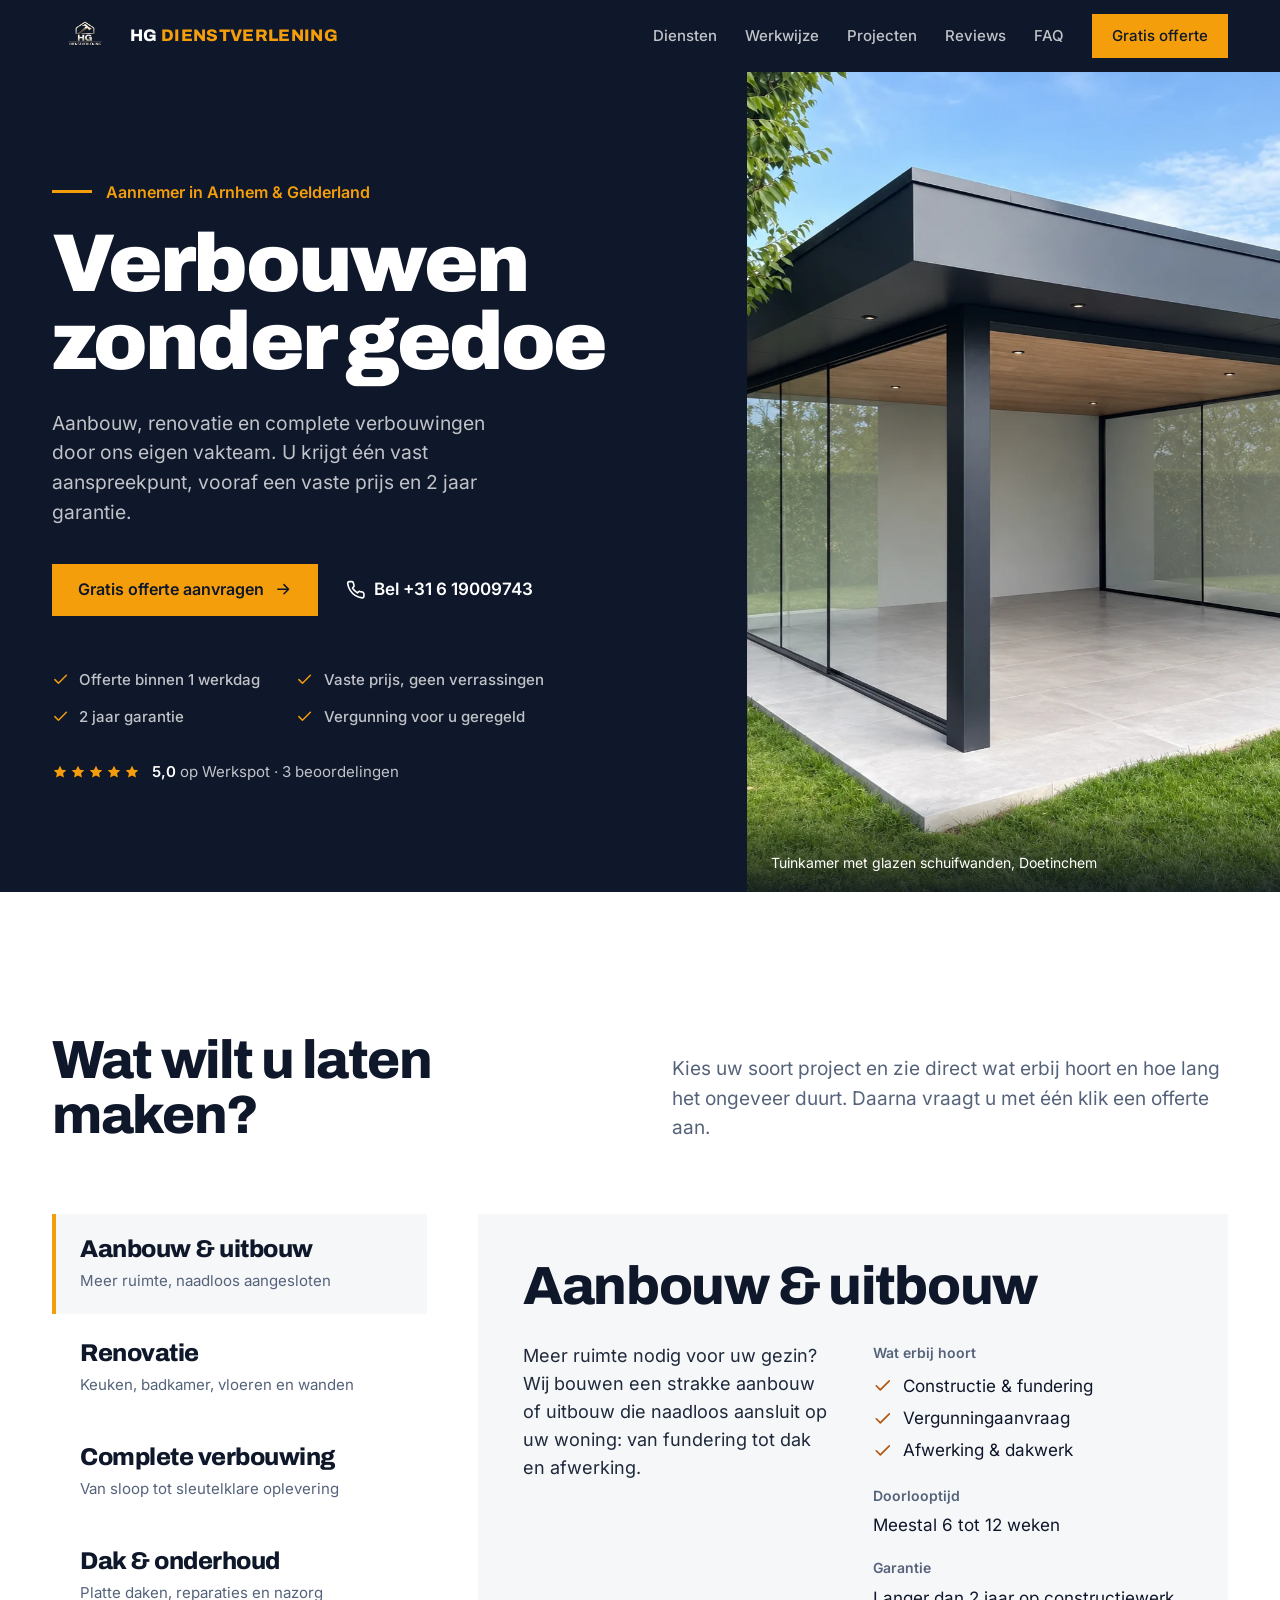
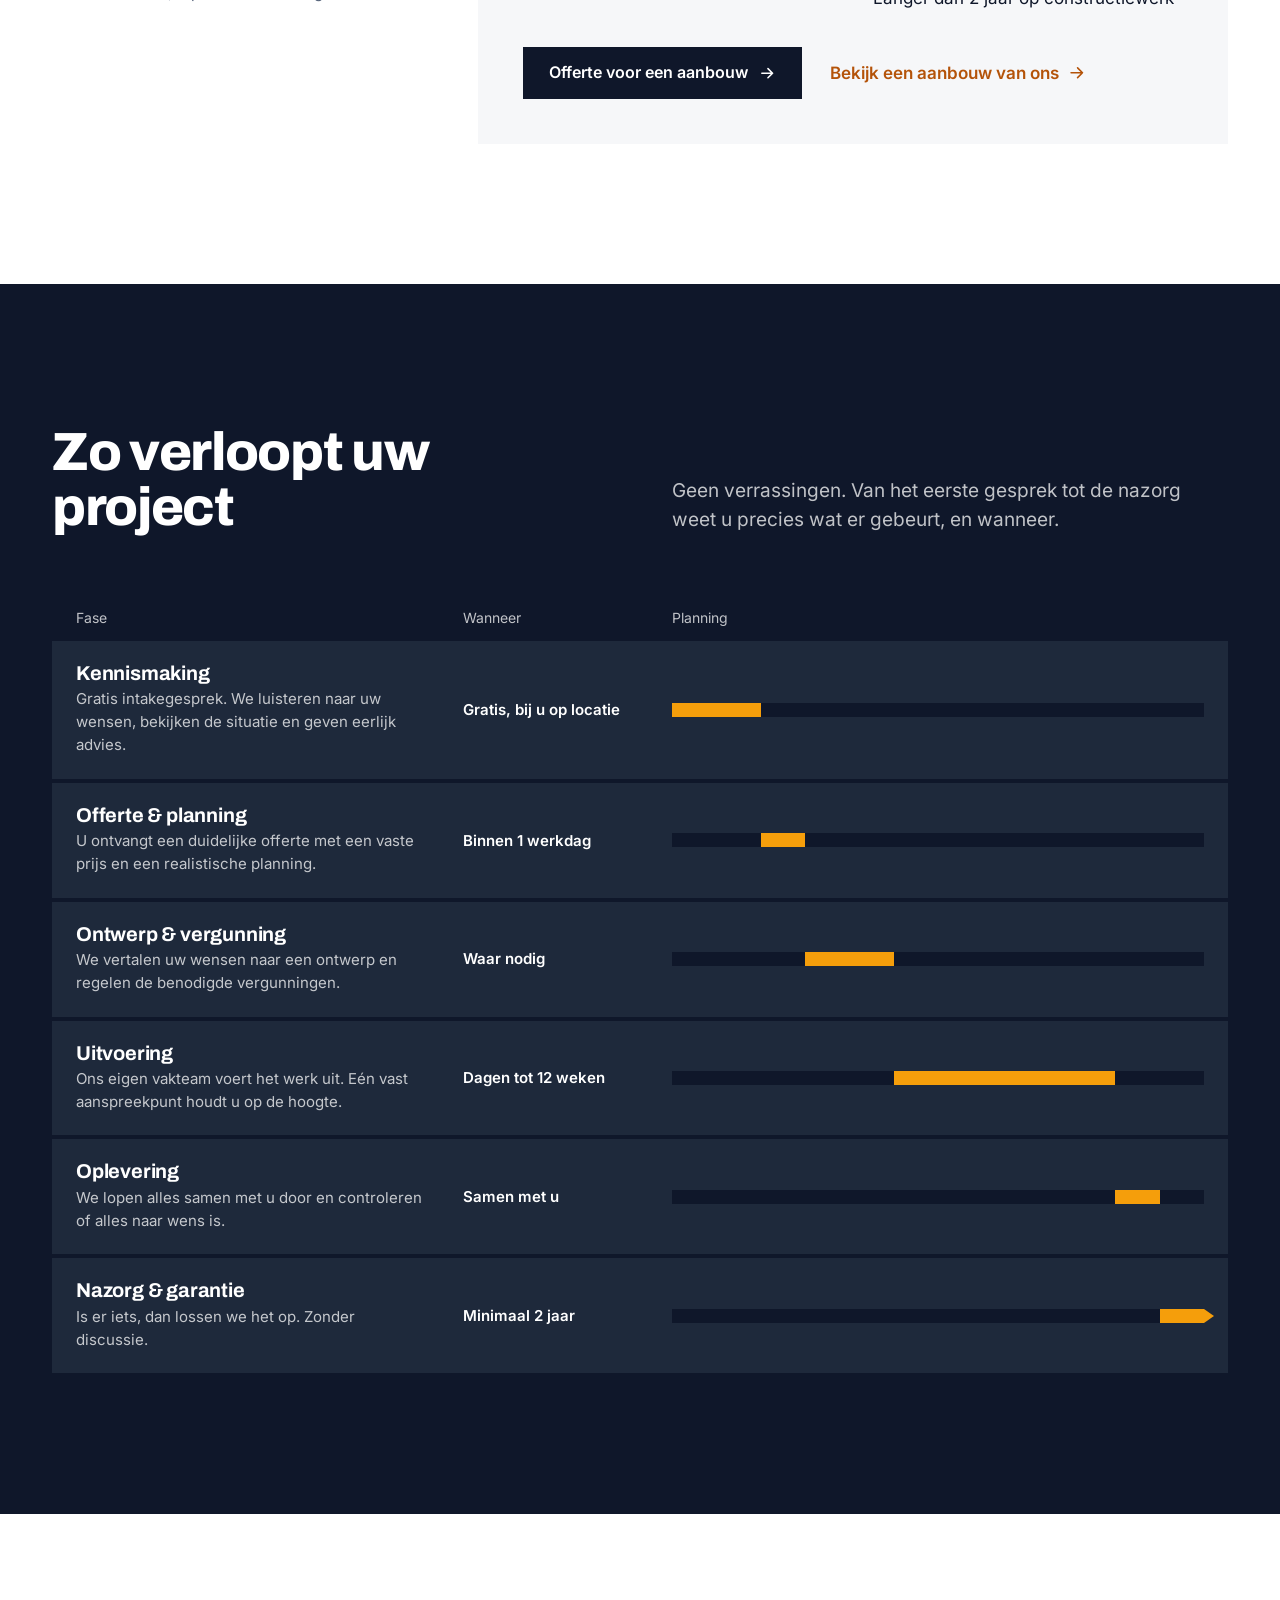
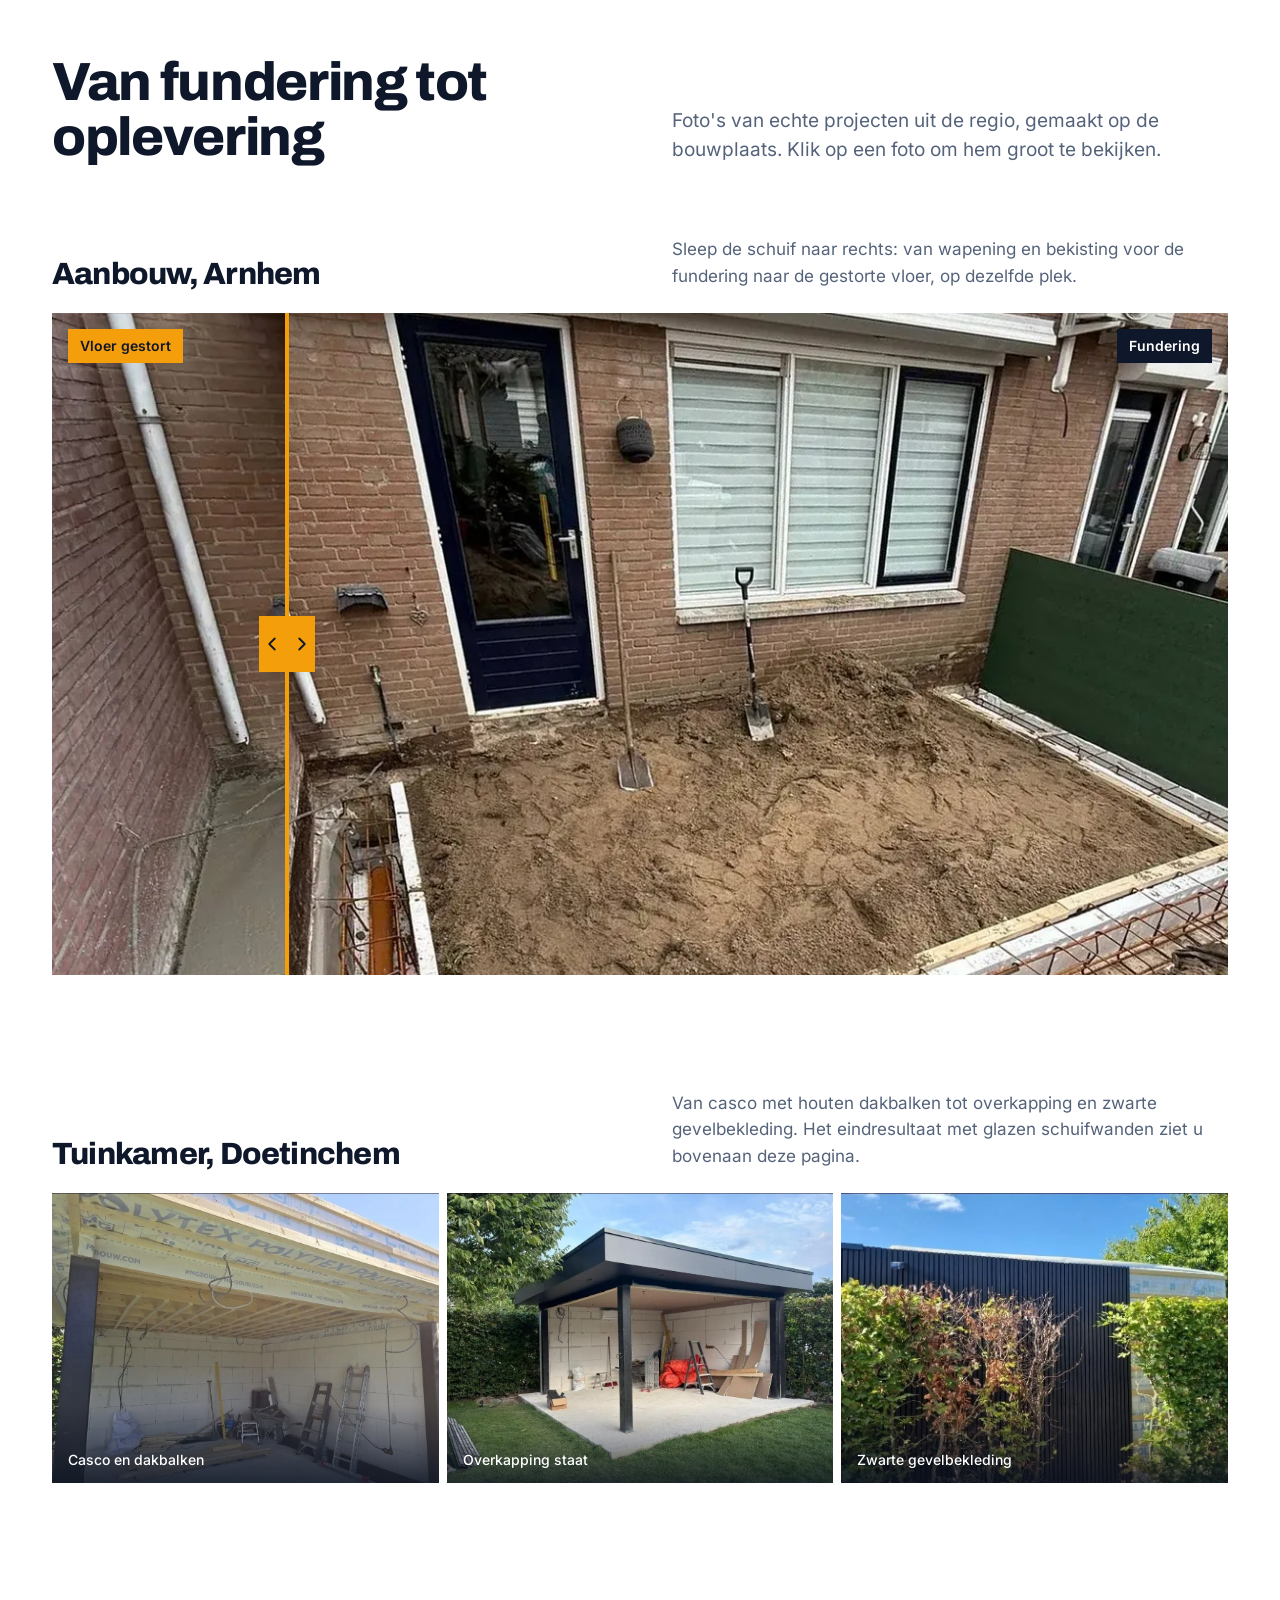
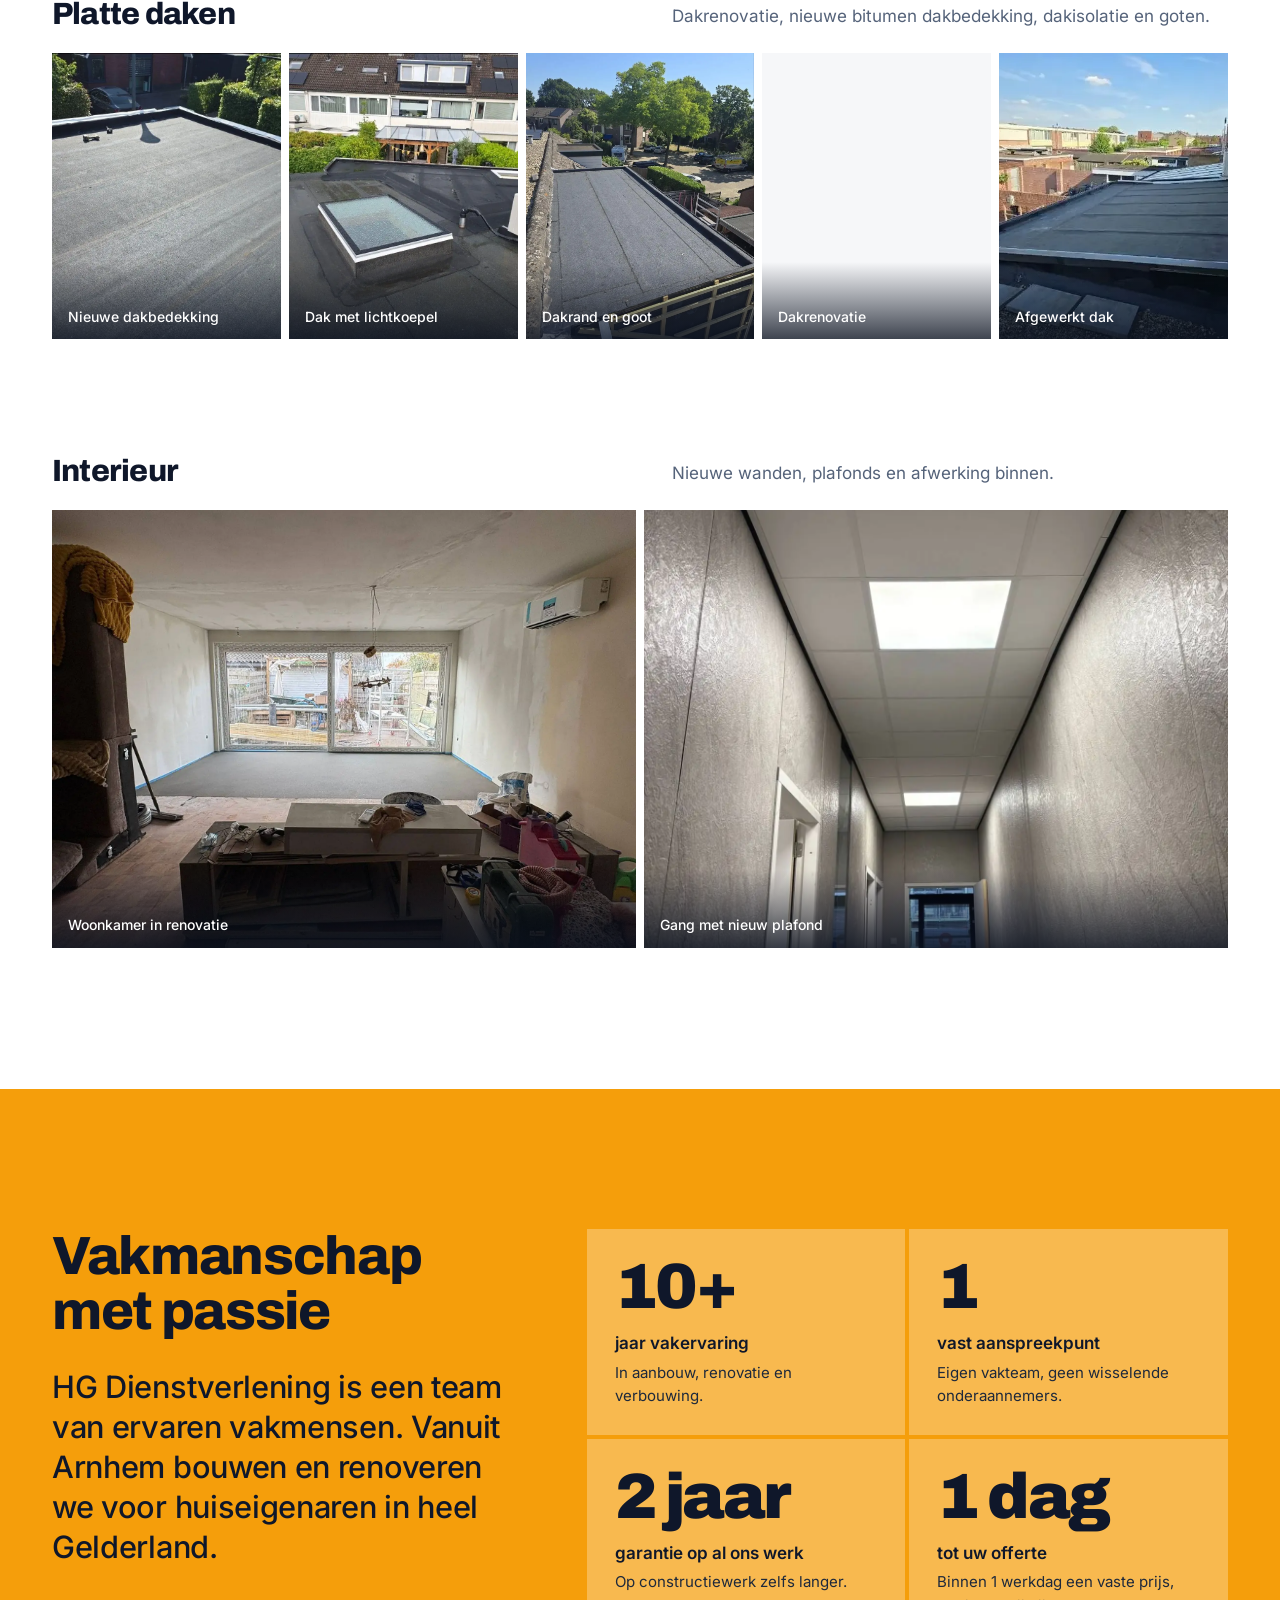
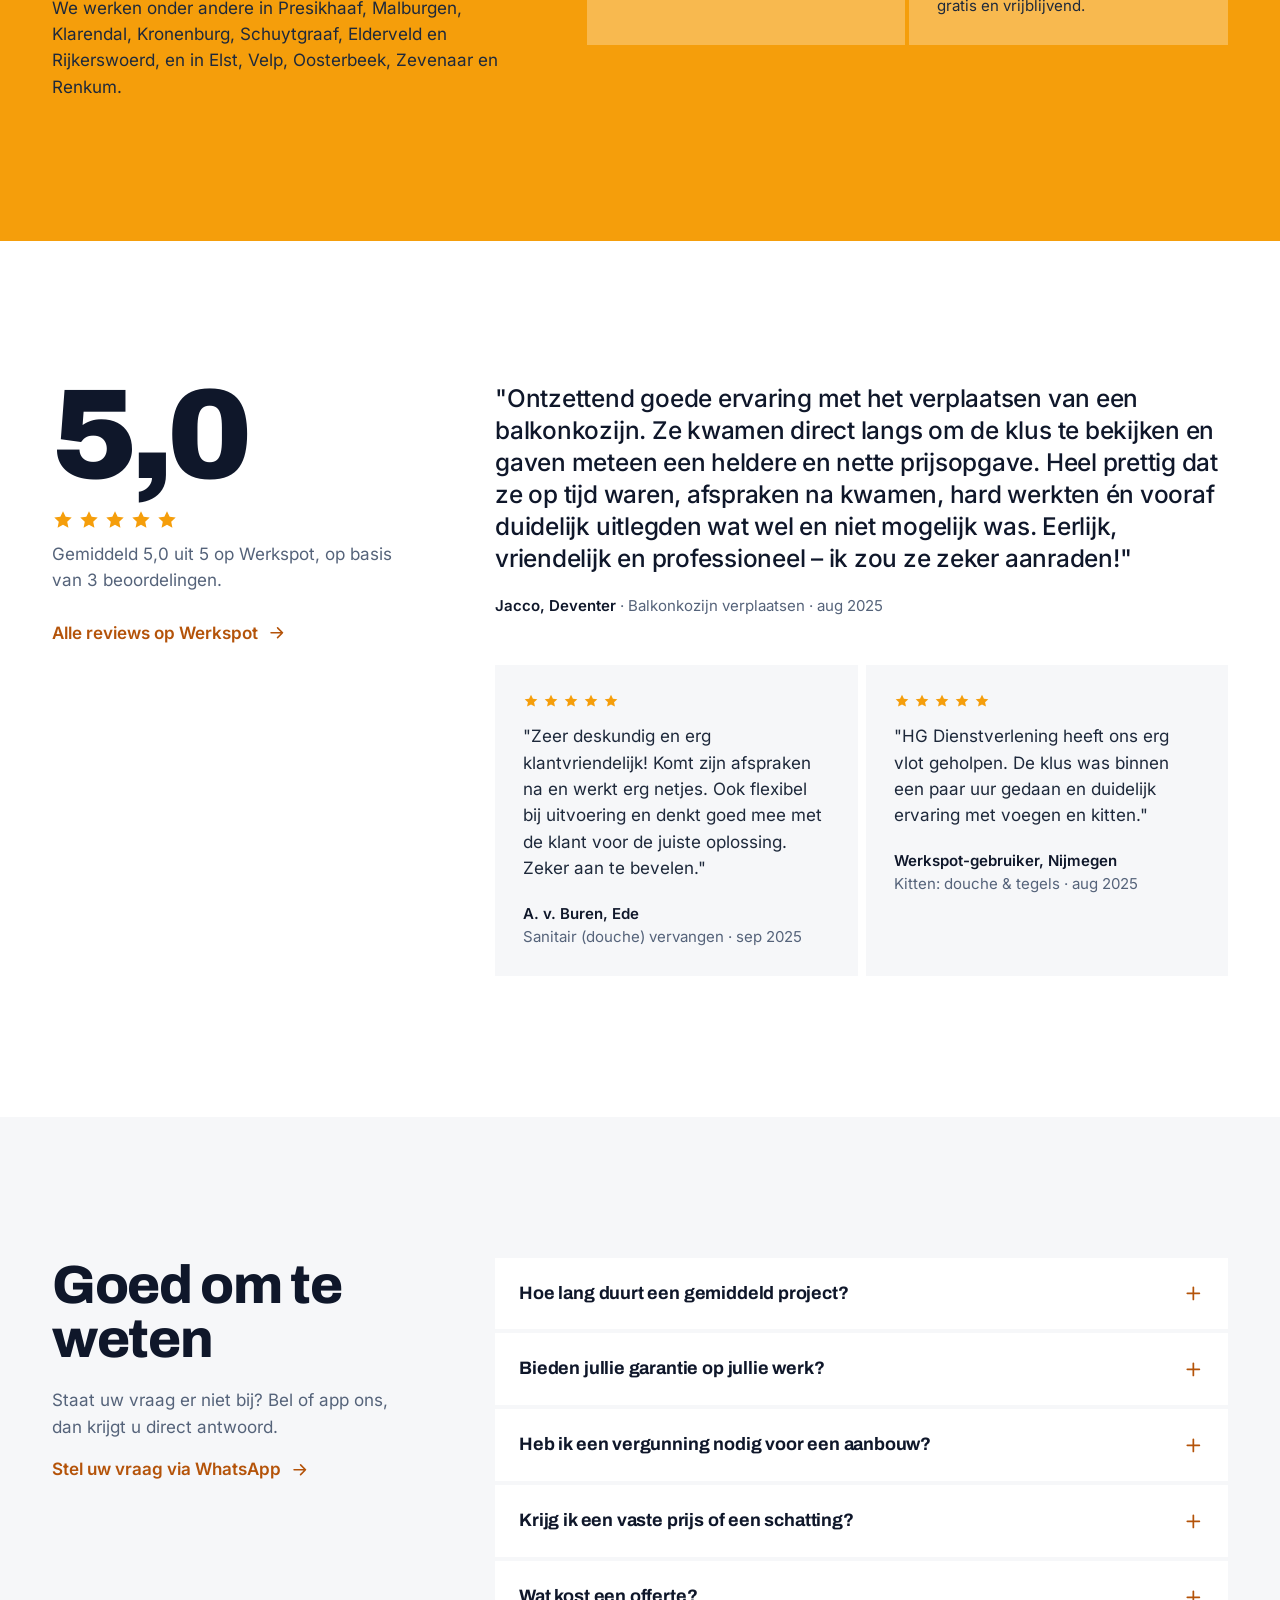
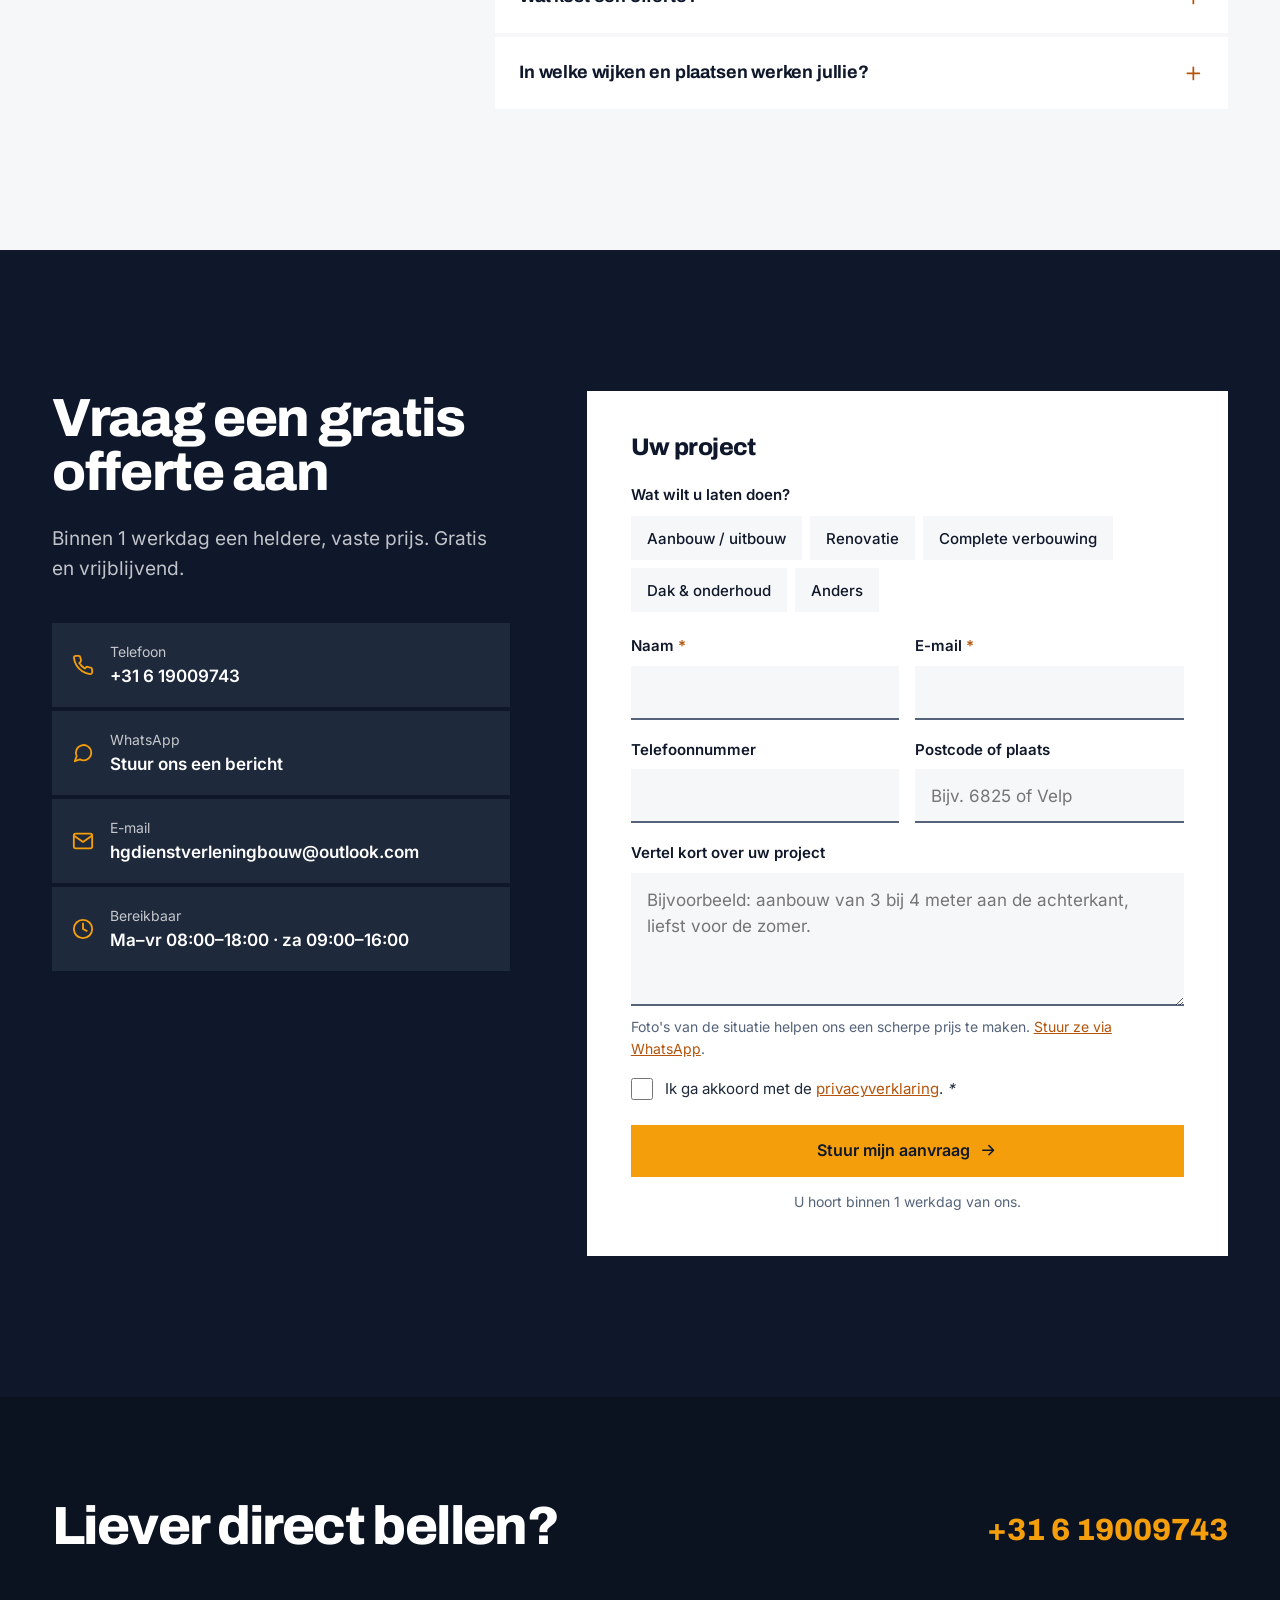
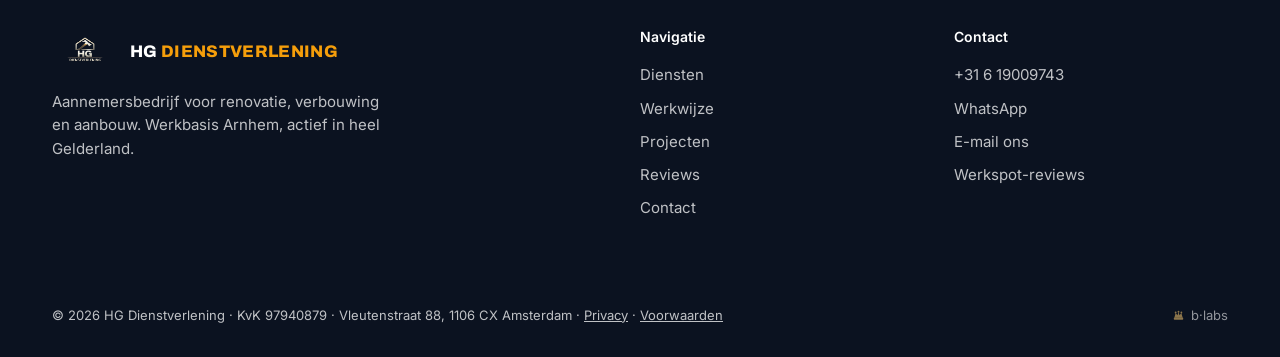
==== commit 2841ccfe: "Nieuwe hero-foto: opgeleverde tuinkamer met glazen schuifwanden - hero-tuinkamer.webp (205 KB) als h" ====
--- a/index.html
+++ b/index.html
@@ -28,7 +28,7 @@
 <link rel="apple-touch-icon" href="favicon.png">
 <link rel="preload" as="font" type="font/ttf" href="fonts/font4.ttf" crossorigin>
 <link href="fonts.css" rel="stylesheet">
-<link rel="preload" as="image" href="doetinchem/doetinchem-1.webp" fetchpriority="high">
+<link rel="preload" as="image" href="hero-tuinkamer.webp" fetchpriority="high">
 <link rel="ai-catalog" href="/ai-catalog.json">
 <script>document.documentElement.classList.add('js');setTimeout(function(){document.querySelectorAll('[data-reveal]').forEach(function(e){e.classList.add('in')})},3500);</script>
 <style>
@@ -200,6 +200,8 @@
 .mosaic .shot:last-child{grid-column:2/4}
 .pair{display:grid;grid-template-columns:repeat(2,minmax(0,1fr));gap:8px}
 .pair .shot{aspect-ratio:4/3}
+.trio{display:grid;grid-template-columns:repeat(3,minmax(0,1fr));gap:8px}
+.trio .shot{aspect-ratio:4/3}
 .strip{display:grid;grid-template-columns:repeat(5,minmax(0,1fr));gap:8px}
 .strip .shot{aspect-ratio:4/5}
 
@@ -367,7 +369,7 @@
   .mosaic .shot{aspect-ratio:4/3}
   .mosaic .shot:first-child{grid-row:auto;grid-column:1/-1}
   .mosaic .shot:last-child{grid-column:1/-1}
-  .pair{grid-template-columns:1fr}
+  .pair,.trio{grid-template-columns:1fr}
   .compare{aspect-ratio:4/3}
   .figures{grid-template-columns:1fr 1fr}
   .figures li{padding:20px}
@@ -452,8 +454,8 @@
     <a class="hero-rating" href="#reviews"><span class="stars" aria-hidden="true"><svg><use href="#i-star"/></svg><svg><use href="#i-star"/></svg><svg><use href="#i-star"/></svg><svg><use href="#i-star"/></svg><svg><use href="#i-star"/></svg></span><span><b>5,0</b> op Werkspot · 3 beoordelingen</span></a>
   </div>
   <figure class="hero-media">
-    <img src="doetinchem/doetinchem-1.webp" width="1078" height="810" alt="Tuinbijgebouw met overkapping en kalkzandsteen muren in een tuin in Doetinchem" fetchpriority="high">
-    <figcaption>Tuinbijgebouw met overkapping, Doetinchem</figcaption>
+    <img src="hero-tuinkamer.webp" width="1169" height="1345" alt="Tuinkamer met platte zwarte dakrand, glazen schuifwanden, houten plafond met spotjes en een vloer van grote tegels" fetchpriority="high">
+    <figcaption>Tuinkamer met glazen schuifwanden, Doetinchem</figcaption>
   </figure>
 </section>
 
@@ -566,9 +568,10 @@
     </div>
 
     <div class="proj" id="proj-bijgebouw">
-      <div class="proj-title" data-reveal><h3>Tuinbijgebouw, Doetinchem</h3><p>Van casco met houten dakbalken naar zwarte gevelbekleding. Het eindresultaat met overkapping ziet u bovenaan deze pagina.</p></div>
-      <div class="pair">
+      <div class="proj-title" data-reveal><h3>Tuinkamer, Doetinchem</h3><p>Van casco met houten dakbalken tot overkapping en zwarte gevelbekleding. Het eindresultaat met glazen schuifwanden ziet u bovenaan deze pagina.</p></div>
+      <div class="trio">
         <a class="shot" href="doetinchem/doetinchem-4.webp"><figure><img src="doetinchem/doetinchem-4.webp" width="1079" height="810" loading="lazy" decoding="async" alt="Casco van het bijgebouw met kalkzandsteen muren en houten dakbalken"><figcaption>Casco en dakbalken</figcaption></figure></a>
+        <a class="shot" href="doetinchem/doetinchem-1.webp"><figure><img src="doetinchem/doetinchem-1.webp" width="1078" height="810" loading="lazy" decoding="async" alt="De overkapping staat, nog zonder glazen wanden"><figcaption>Overkapping staat</figcaption></figure></a>
         <a class="shot" href="doetinchem/doetinchem-2.webp"><figure><img src="doetinchem/doetinchem-2.webp" width="1079" height="608" loading="lazy" decoding="async" alt="Zwarte verticale gevelbekleding van het bijgebouw tussen hagen"><figcaption>Zwarte gevelbekleding</figcaption></figure></a>
       </div>
     </div>
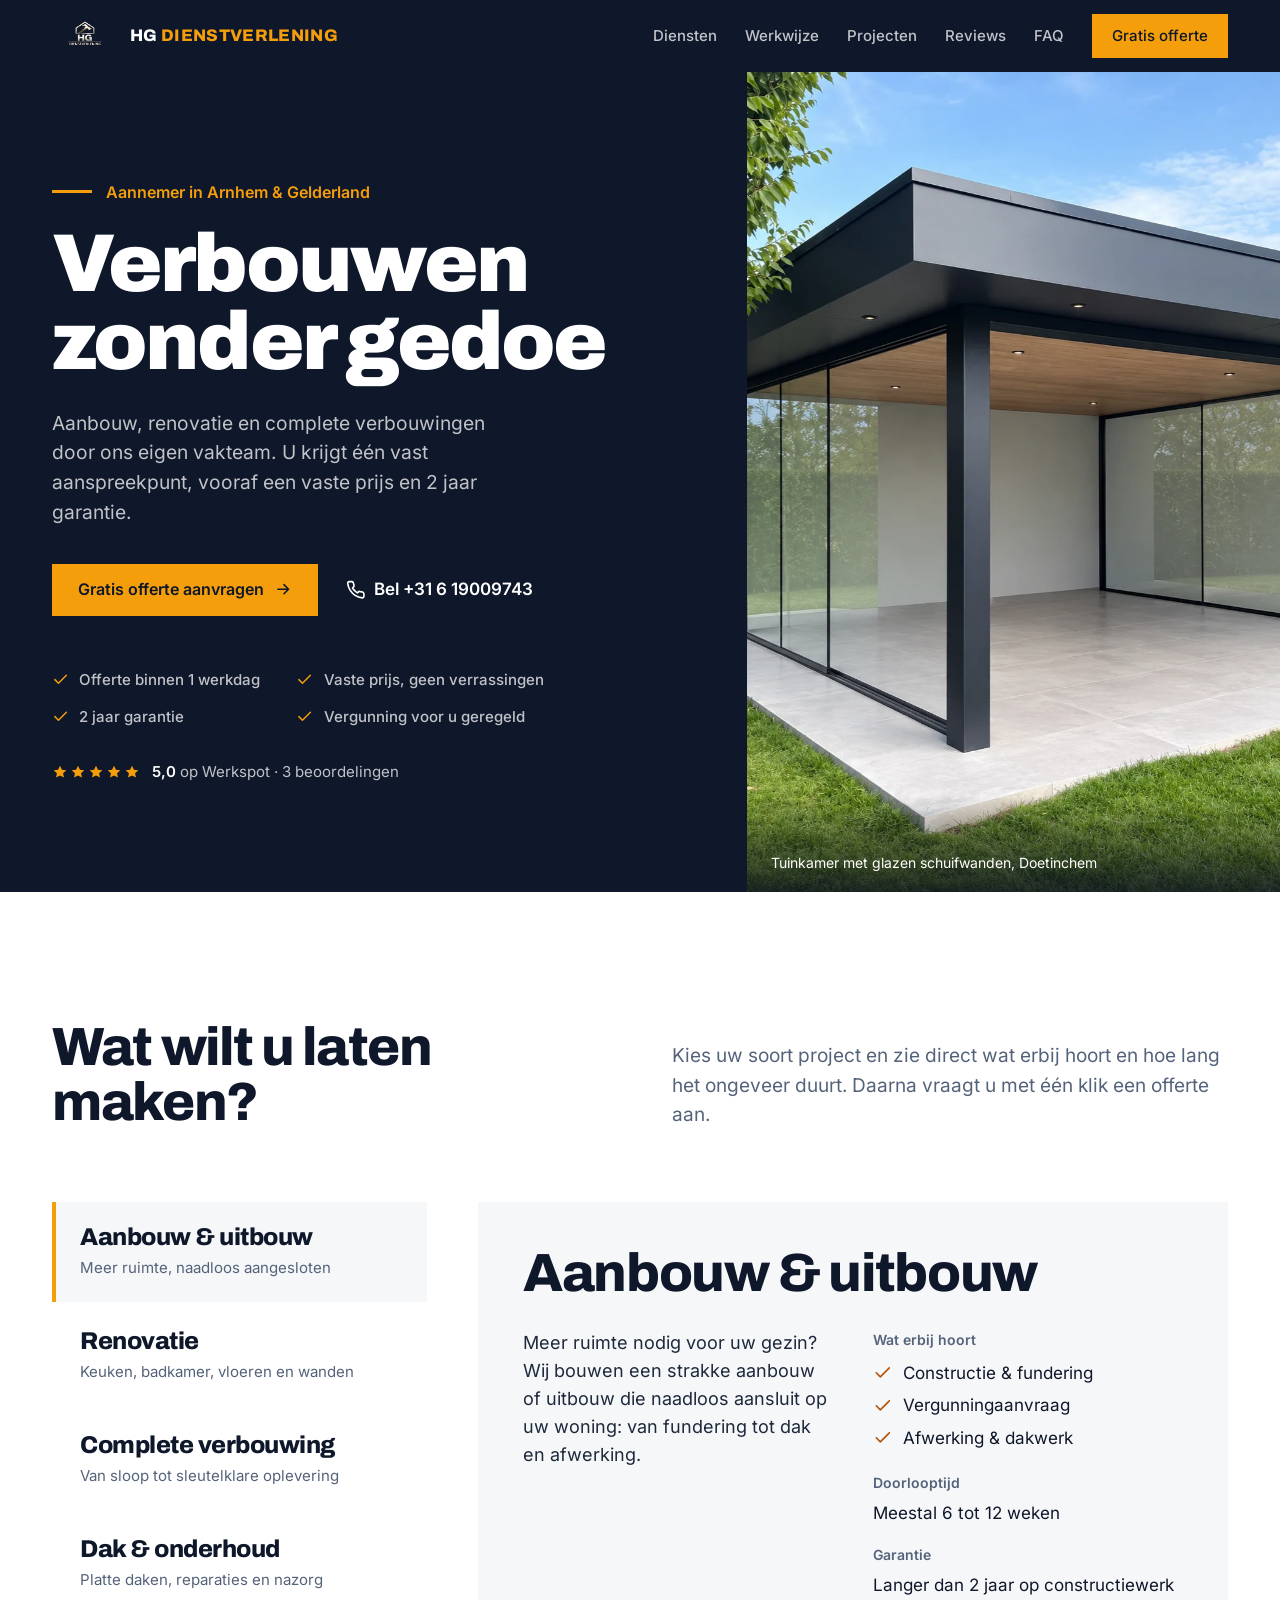
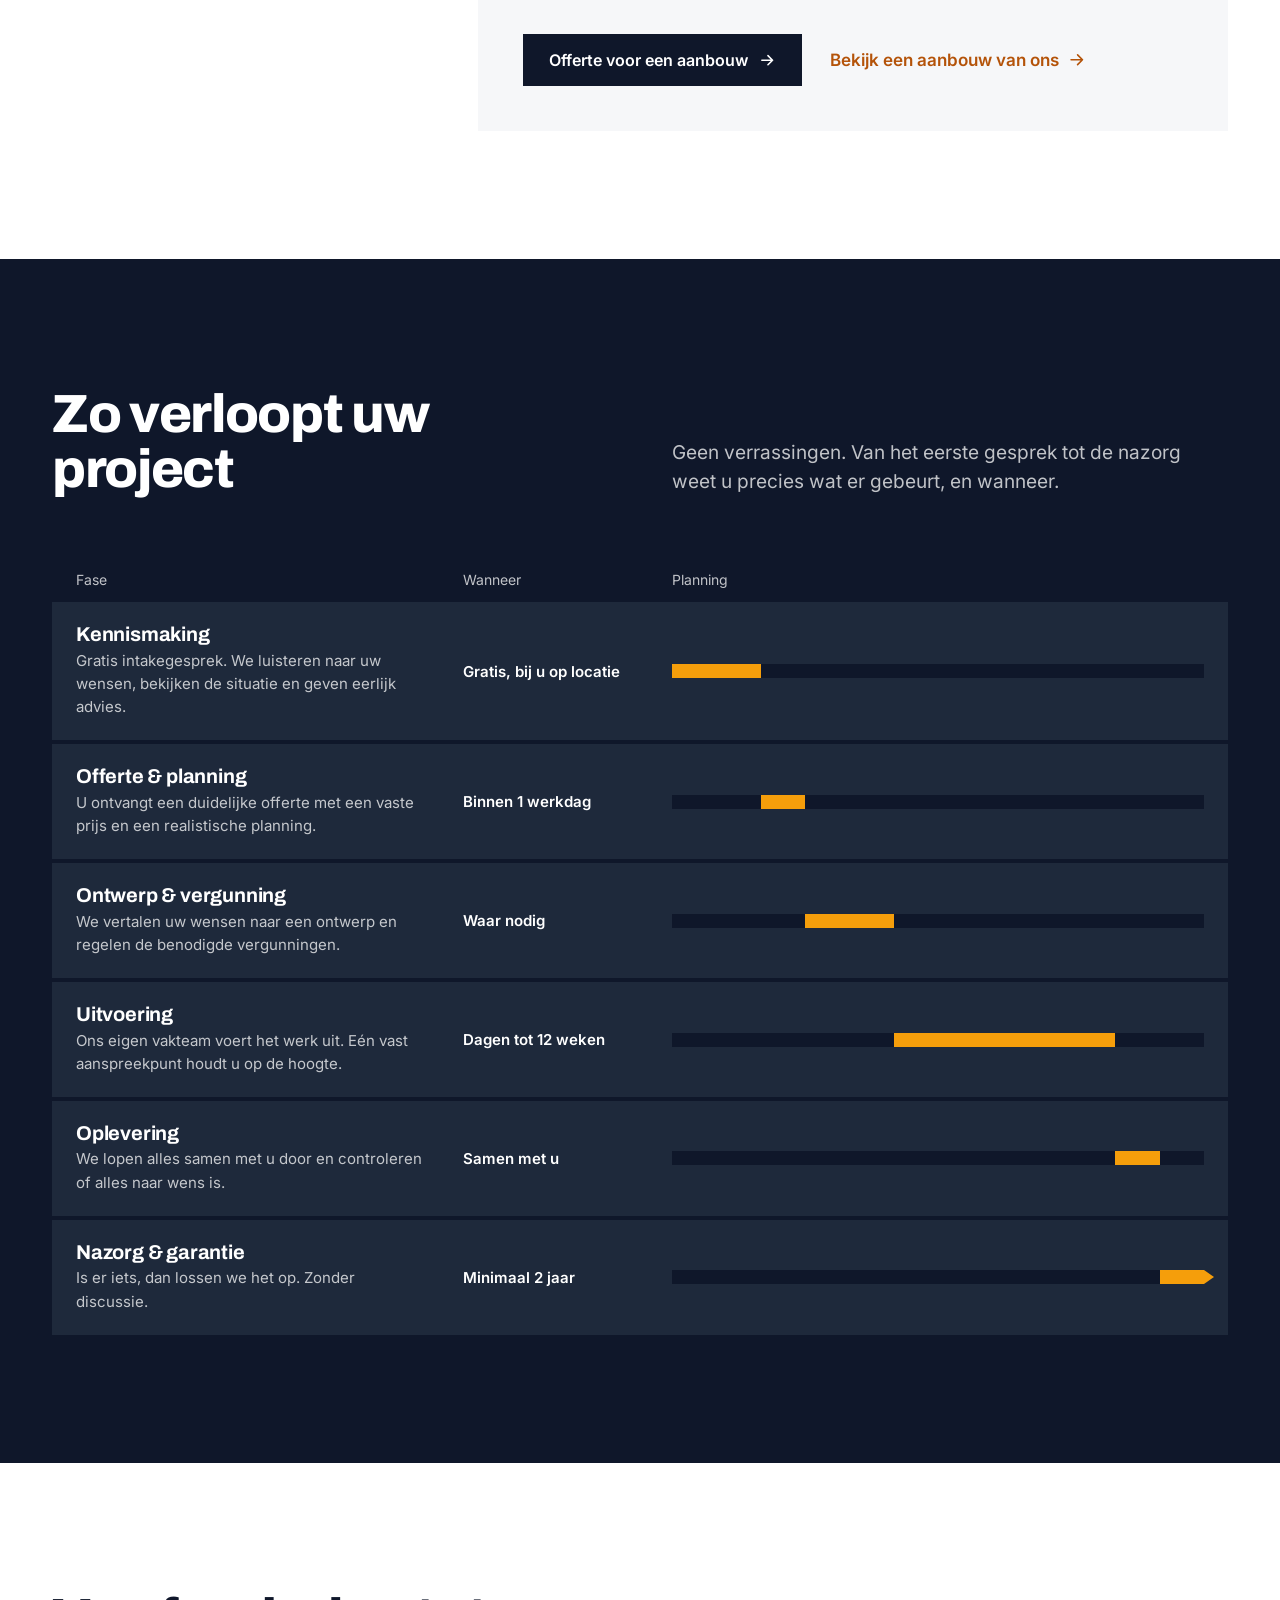
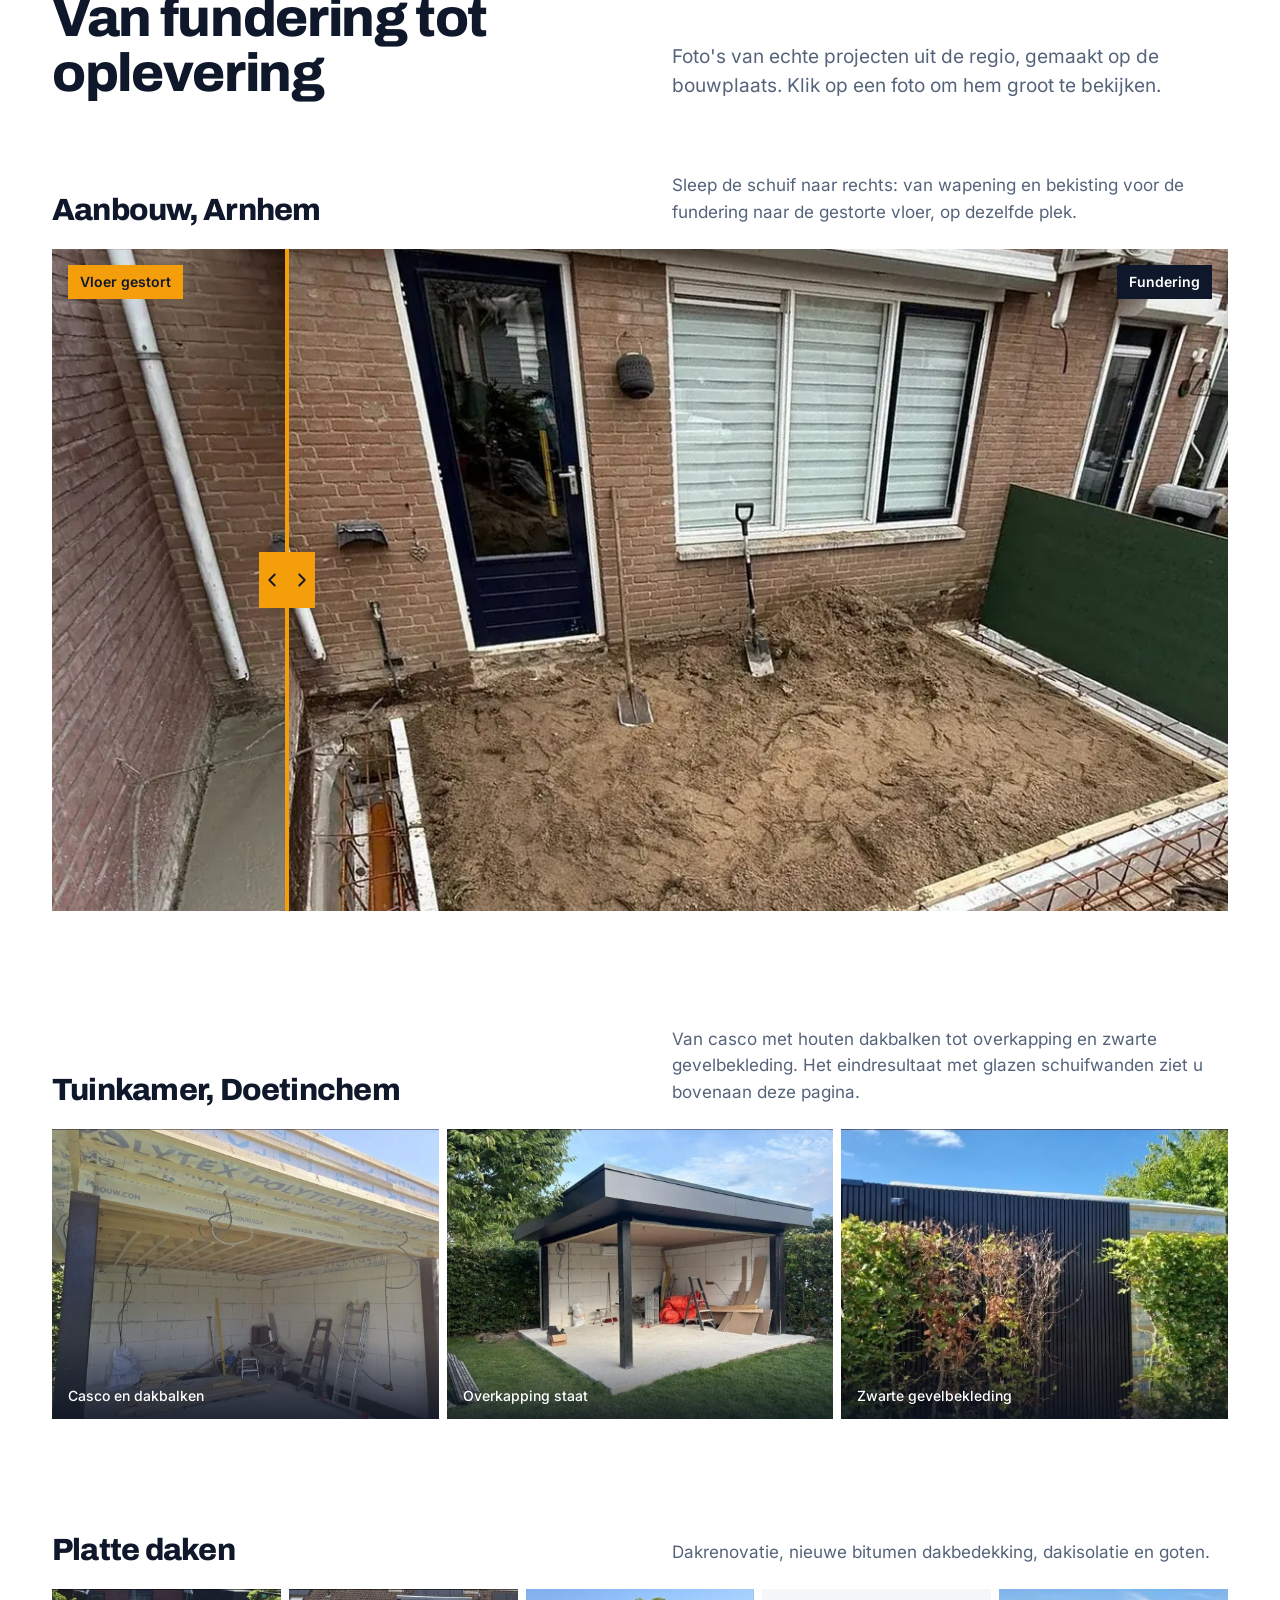
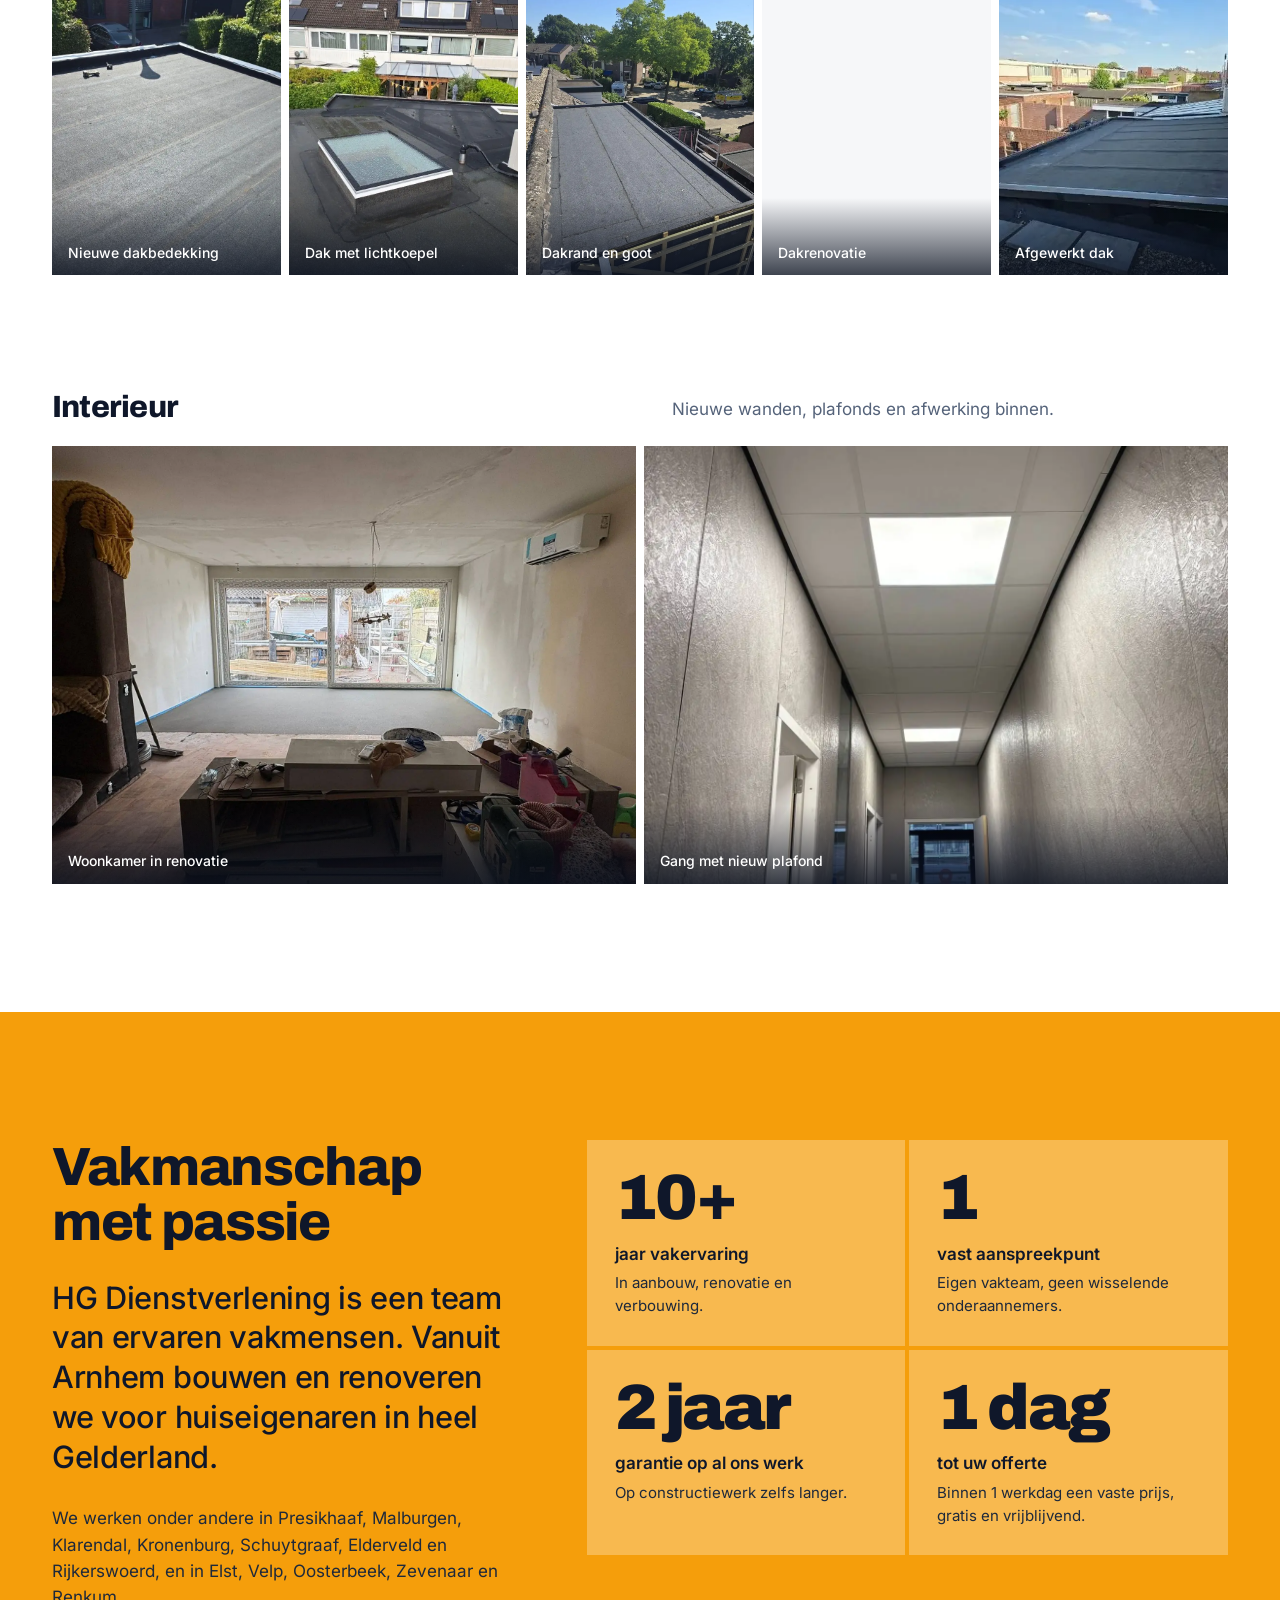
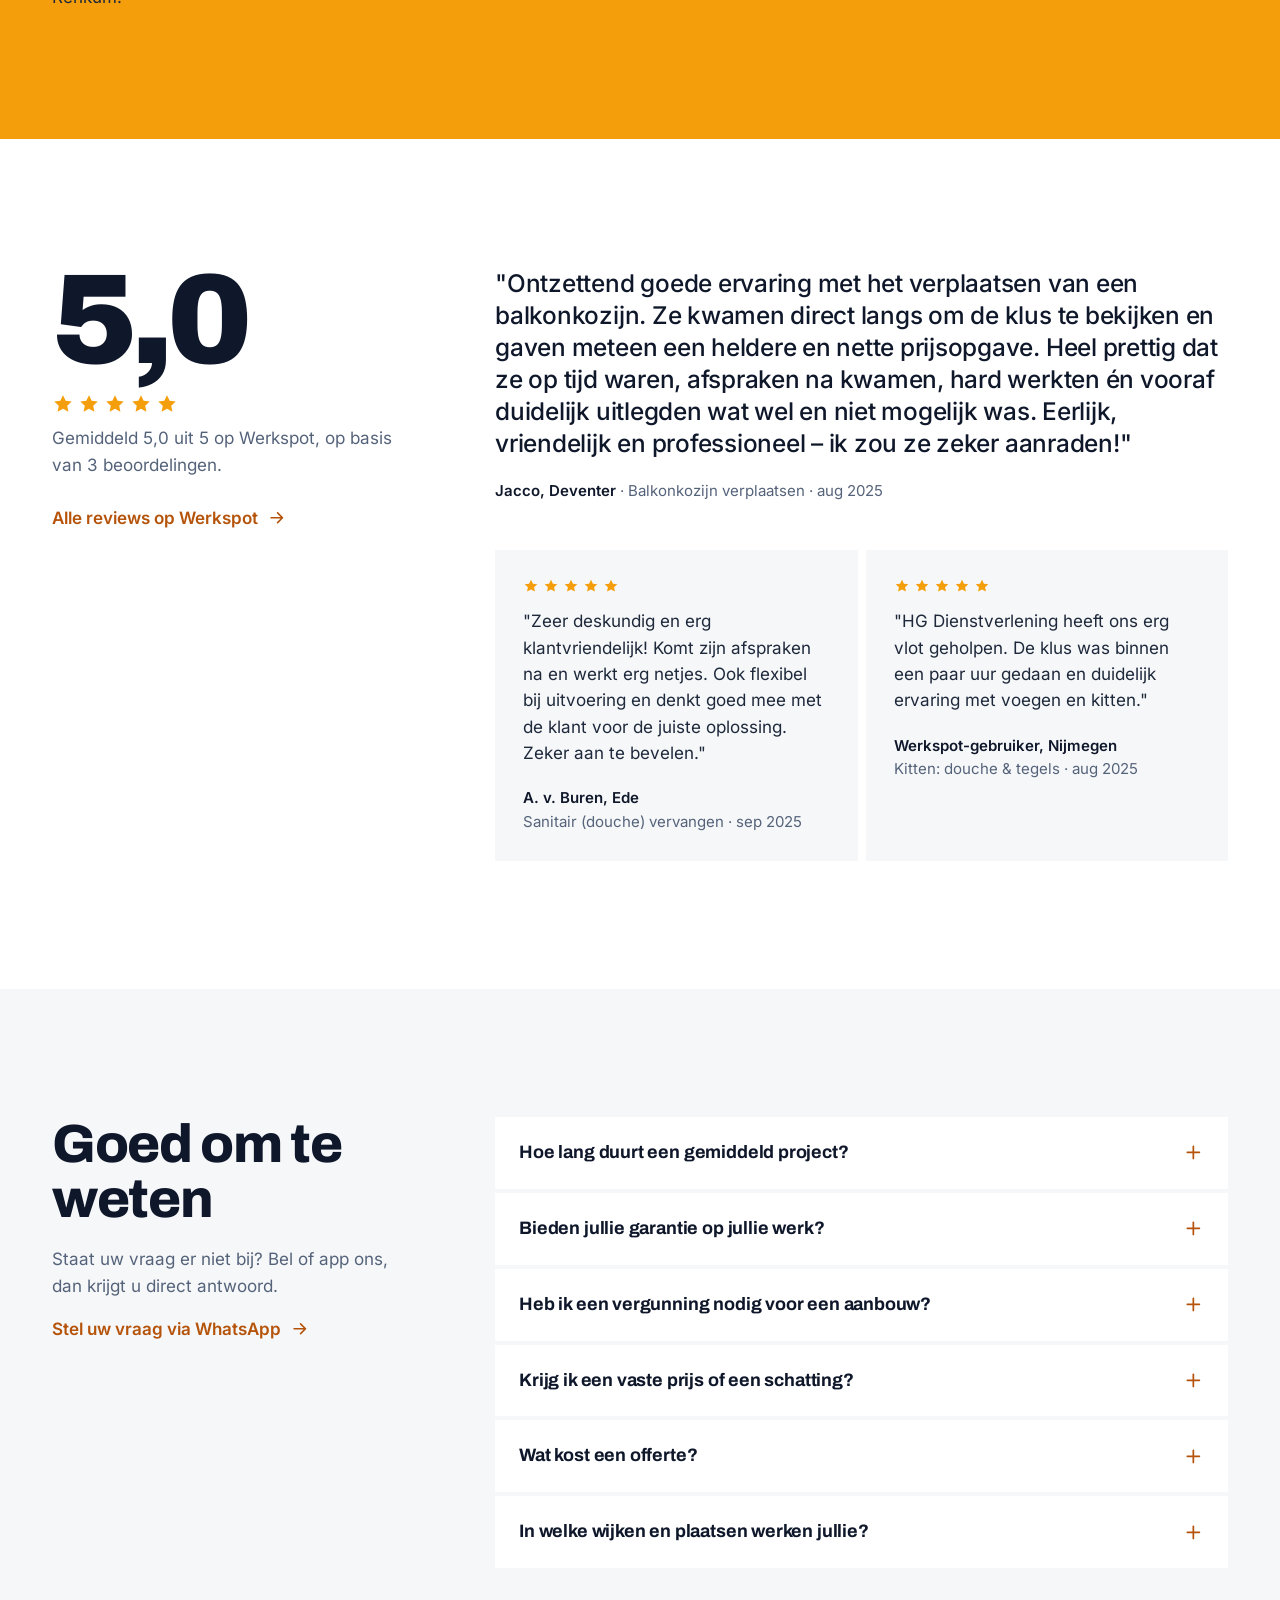
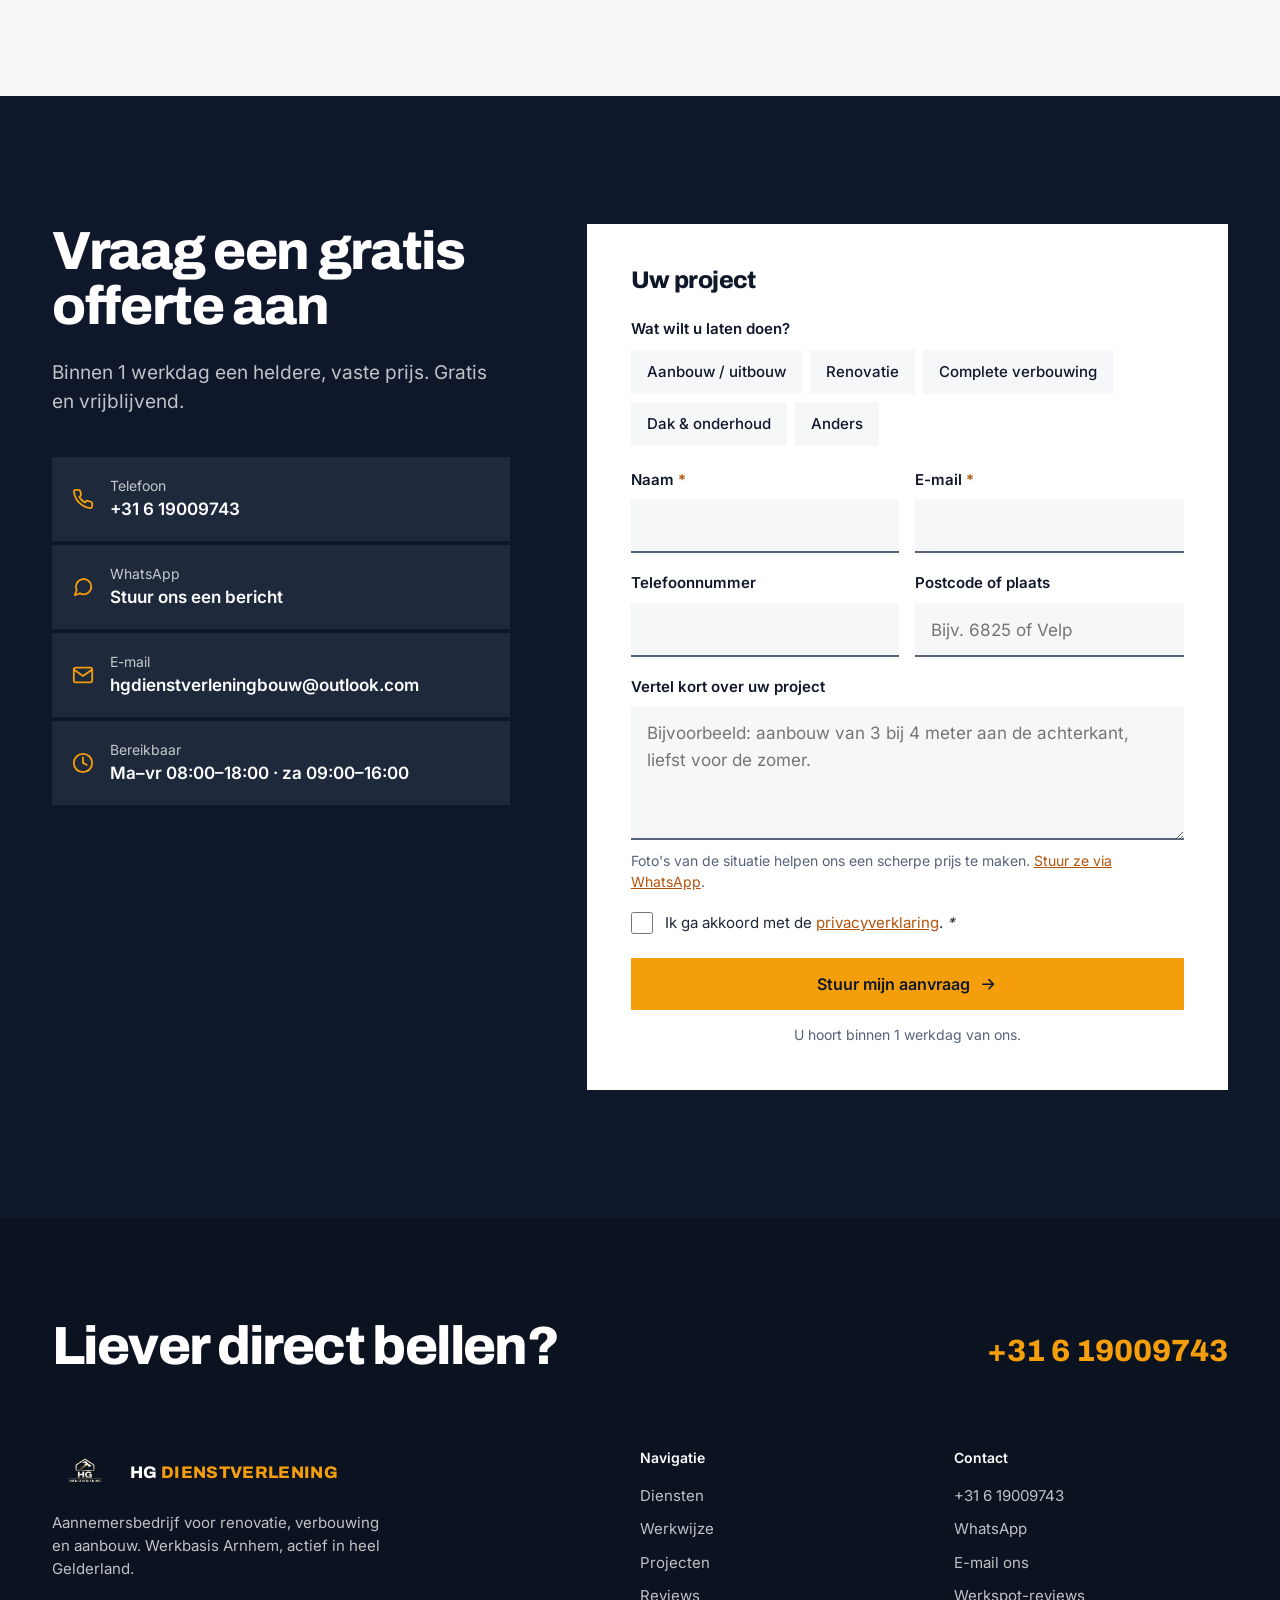
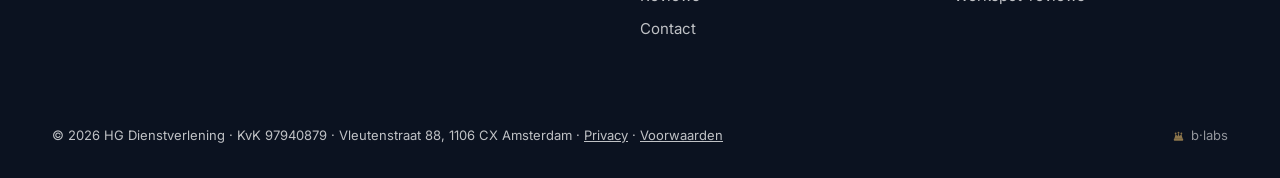
==== commit 938a6ce7: "Prettiger scrollen - Menubalk schuift weg bij omlaag scrollen, komt terug bij omhoog - Zachtere, eer" ====
--- a/index.html
+++ b/index.html
@@ -54,7 +54,7 @@
   --fs-small:.875rem;
   --max:1240px;
   --gutter:clamp(16px,3vw,32px);
-  --section:clamp(88px,11vw,160px);
+  --section:clamp(64px,10vw,152px);
   --radius:0px;
   --ease:cubic-bezier(.2,.7,.2,1);
   --dur:700ms;
@@ -95,7 +95,8 @@
 .link:hover span{text-decoration:underline;text-underline-offset:4px}
 
 /* ---------- navigatie ---------- */
-.nav{position:sticky;top:0;z-index:100;background:var(--ink);color:var(--on-dark)}
+.nav{position:sticky;top:0;z-index:100;background:var(--ink);color:var(--on-dark);transition:transform .35s var(--ease)}
+.nav.hide{transform:translateY(-100%)}
 .nav .wrap{display:flex;align-items:center;justify-content:space-between;height:72px;gap:24px}
 .brand{display:flex;align-items:center;gap:12px;font-family:var(--head);font-weight:800;font-size:1.05rem;letter-spacing:.02em;text-decoration:none;color:var(--on-dark)}
 .brand img{height:44px;width:66px;object-fit:cover}
@@ -325,12 +326,19 @@
 
 /* ---------- beweging ---------- */
 @media (prefers-reduced-motion:no-preference){
-  html.js [data-reveal]>*{opacity:0;transform:translateY(24px);transition:opacity var(--dur) var(--ease),transform var(--dur) var(--ease);transition-delay:calc(var(--i,0) * 80ms)}
+  html.js [data-reveal]>*{opacity:0;transform:translateY(16px);transition:opacity 600ms var(--ease),transform 600ms var(--ease);transition-delay:calc(var(--i,0) * 70ms)}
+  img.fade{opacity:0;transition:opacity .6s var(--ease)}
+  img.fade.loaded{opacity:1}
   html.js [data-reveal].in>*{opacity:1;transform:none}
   html.js .plan .bar{transform:scaleX(0);transition:transform 900ms var(--ease);transition-delay:calc(200ms + var(--i,0) * 140ms)}
   html.js .plan.in .bar{transform:scaleX(1)}
   .hero-media img{animation:drift 18s var(--ease) both}
   @keyframes drift{from{transform:scale(1.08)}to{transform:scale(1)}}
+}
+@supports (interpolate-size:allow-keywords){
+  :root{interpolate-size:allow-keywords}
+  .faq-list details::details-content{block-size:0;overflow:hidden;transition:block-size .35s var(--ease),content-visibility .35s allow-discrete}
+  .faq-list details[open]::details-content{block-size:auto}
 }
 @media (prefers-reduced-motion:reduce){
   html{scroll-behavior:auto}
@@ -359,6 +367,7 @@
   .about-grid,.rev-grid,.faq-grid,.contact-grid{grid-template-columns:minmax(0,1fr)}
   .strip{grid-template-columns:repeat(5,72%);overflow-x:auto;scroll-snap-type:x mandatory;margin-inline:calc(var(--gutter) * -1);padding-inline:var(--gutter);scrollbar-width:none}
   .strip .shot{scroll-snap-align:start}
+  .strip,html.js .tabs{overscroll-behavior-x:contain}
   .foot-cols{grid-template-columns:1fr 1fr}
   .foot-cols>div:first-child{grid-column:1/-1}
 }
@@ -829,13 +838,35 @@
     new IntersectionObserver(function(e){ cb.classList.toggle('away', e[0].isIntersecting); }, {threshold: 0.15}).observe(ct);
   }
 
+  // Menubalk wegschuiven bij omlaag scrollen, terug bij omhoog
+  var nav = $('.nav'), lastY = window.scrollY, ticking = false;
+  window.addEventListener('scroll', function(){
+    if (ticking) return; ticking = true;
+    requestAnimationFrame(function(){
+      var y = window.scrollY, d = y - lastY;
+      if (links.classList.contains('open') || y < 120) nav.classList.remove('hide');
+      else if (d > 6) nav.classList.add('hide');
+      else if (d < -6) nav.classList.remove('hide');
+      lastY = y; ticking = false;
+    });
+  }, {passive: true});
+  $$('a[href^="#"]').forEach(function(a){ a.addEventListener('click', function(){ setTimeout(function(){ nav.classList.add('hide'); }, 50); }); });
+
+  // Foto's zacht laten verschijnen zodra ze geladen zijn
+  $$('img[loading="lazy"]').forEach(function(img){
+    if (img.complete) return;
+    img.classList.add('fade');
+    img.addEventListener('load', function(){ img.classList.add('loaded'); }, {once: true});
+    img.addEventListener('error', function(){ img.classList.add('loaded'); }, {once: true});
+  });
+
   // Gefaseerd in beeld
   var reveal = $$('[data-reveal]');
   reveal.forEach(function(el){ Array.prototype.forEach.call(el.children, function(c, i){ c.style.setProperty('--i', i); }); });
   if ('IntersectionObserver' in window) {
     var io = new IntersectionObserver(function(entries){
       entries.forEach(function(e){ if (e.isIntersecting) { e.target.classList.add('in'); io.unobserve(e.target); } });
-    }, {threshold: 0.12, rootMargin: '0px 0px -40px 0px'});
+    }, {threshold: 0, rootMargin: '0px 0px -8% 0px'});
     reveal.forEach(function(el){ io.observe(el); });
   } else {
     reveal.forEach(function(el){ el.classList.add('in'); });
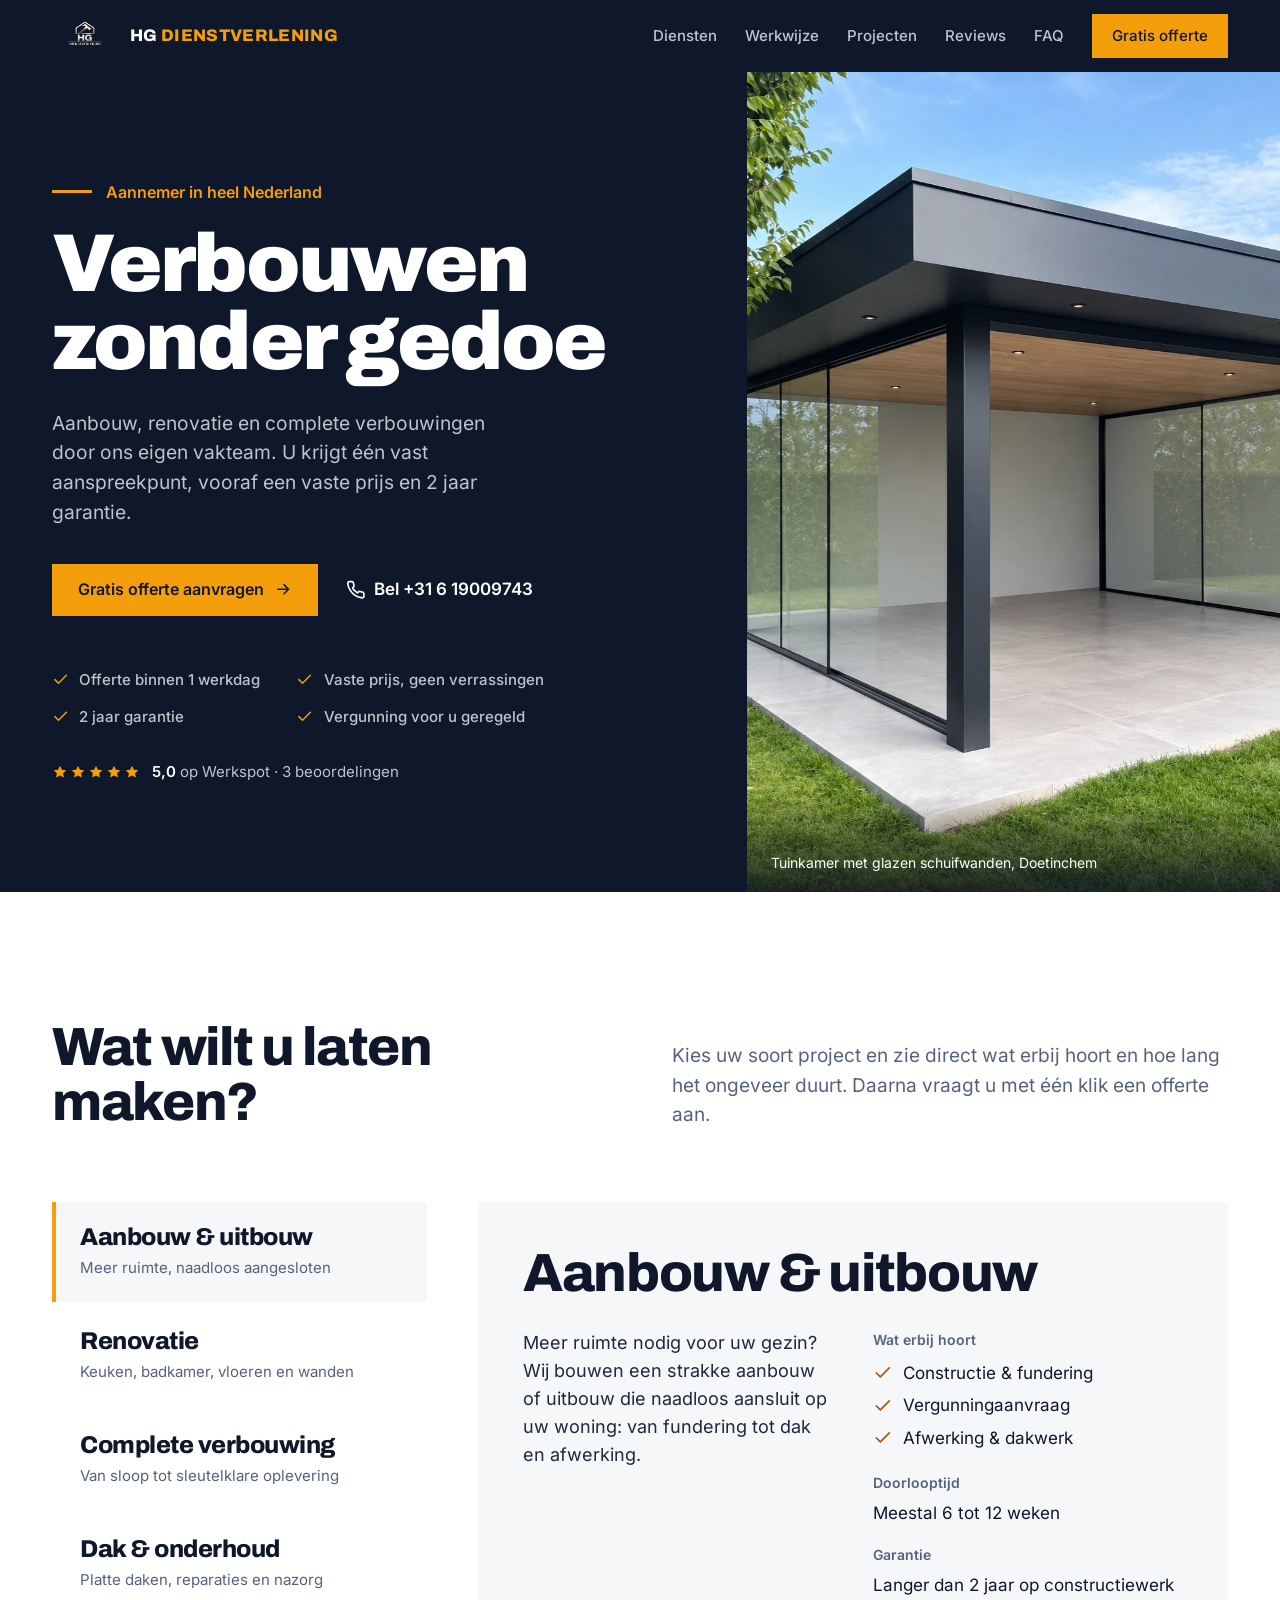
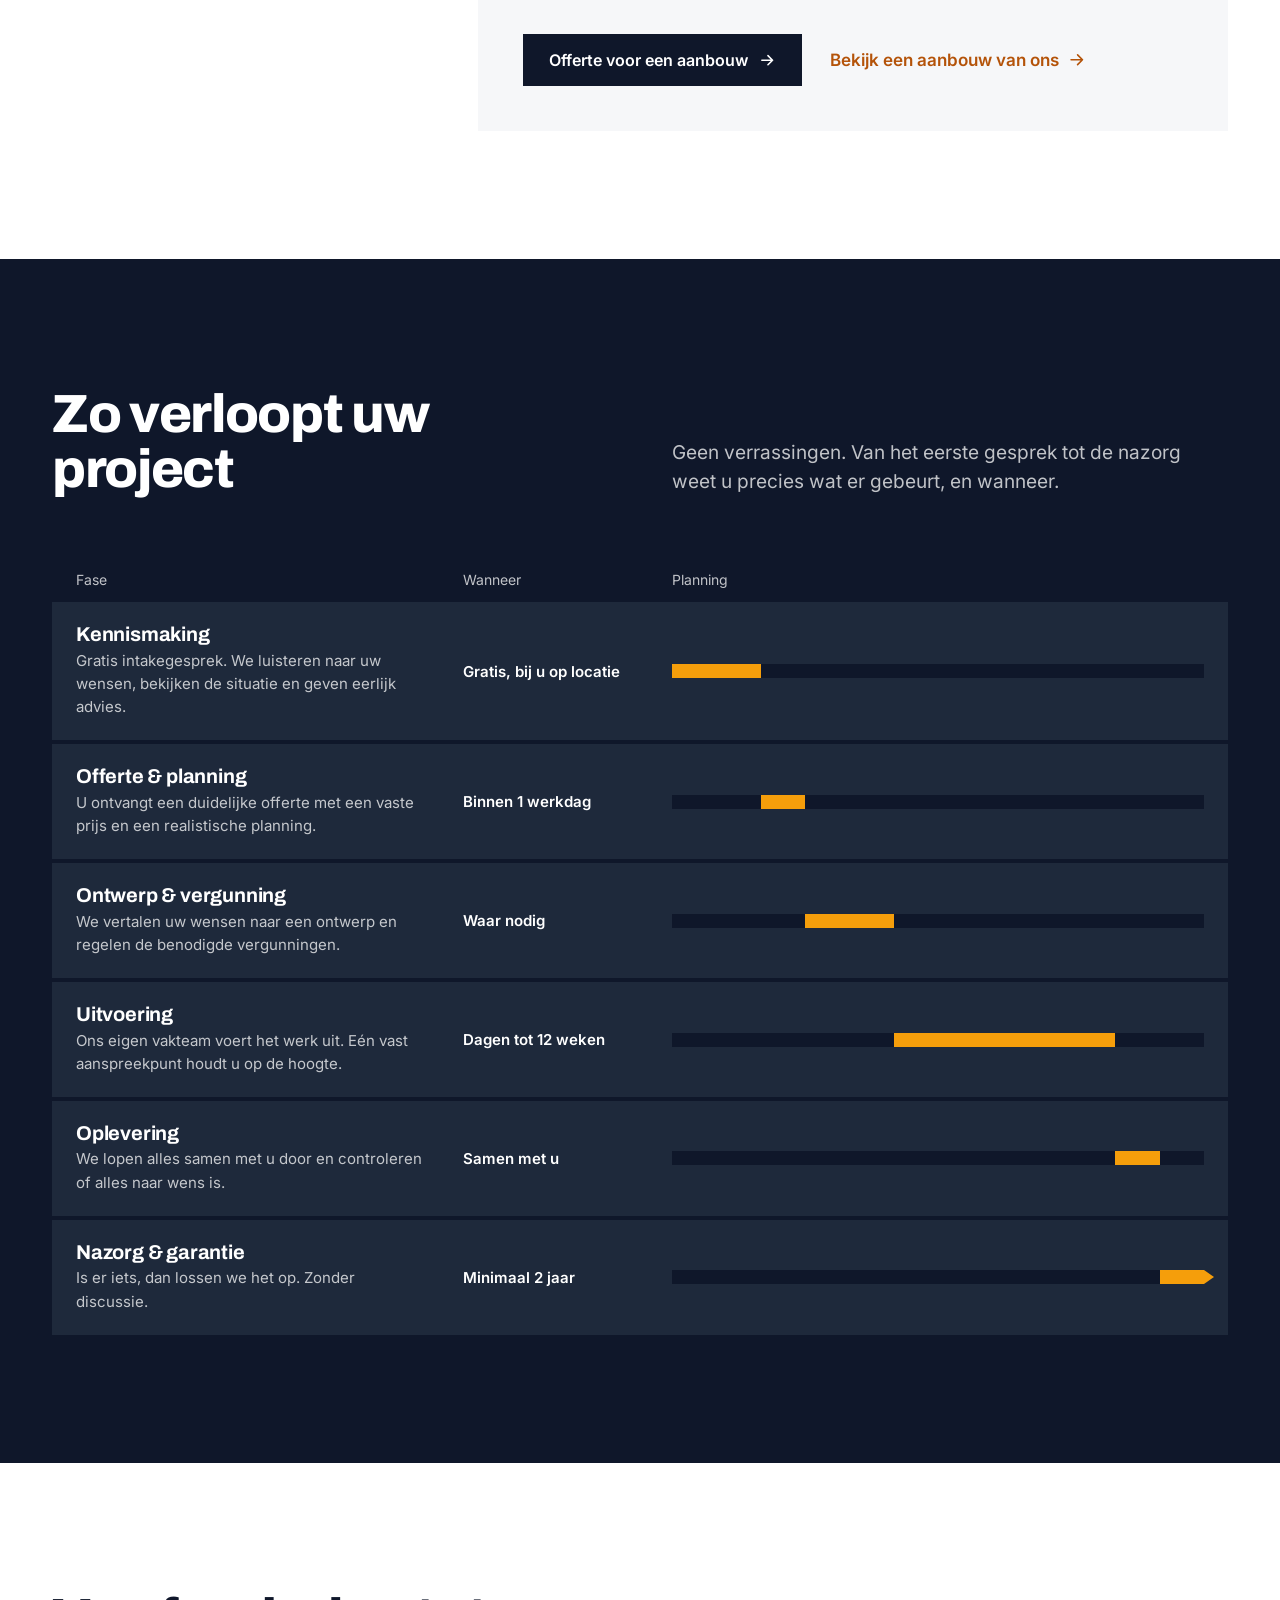
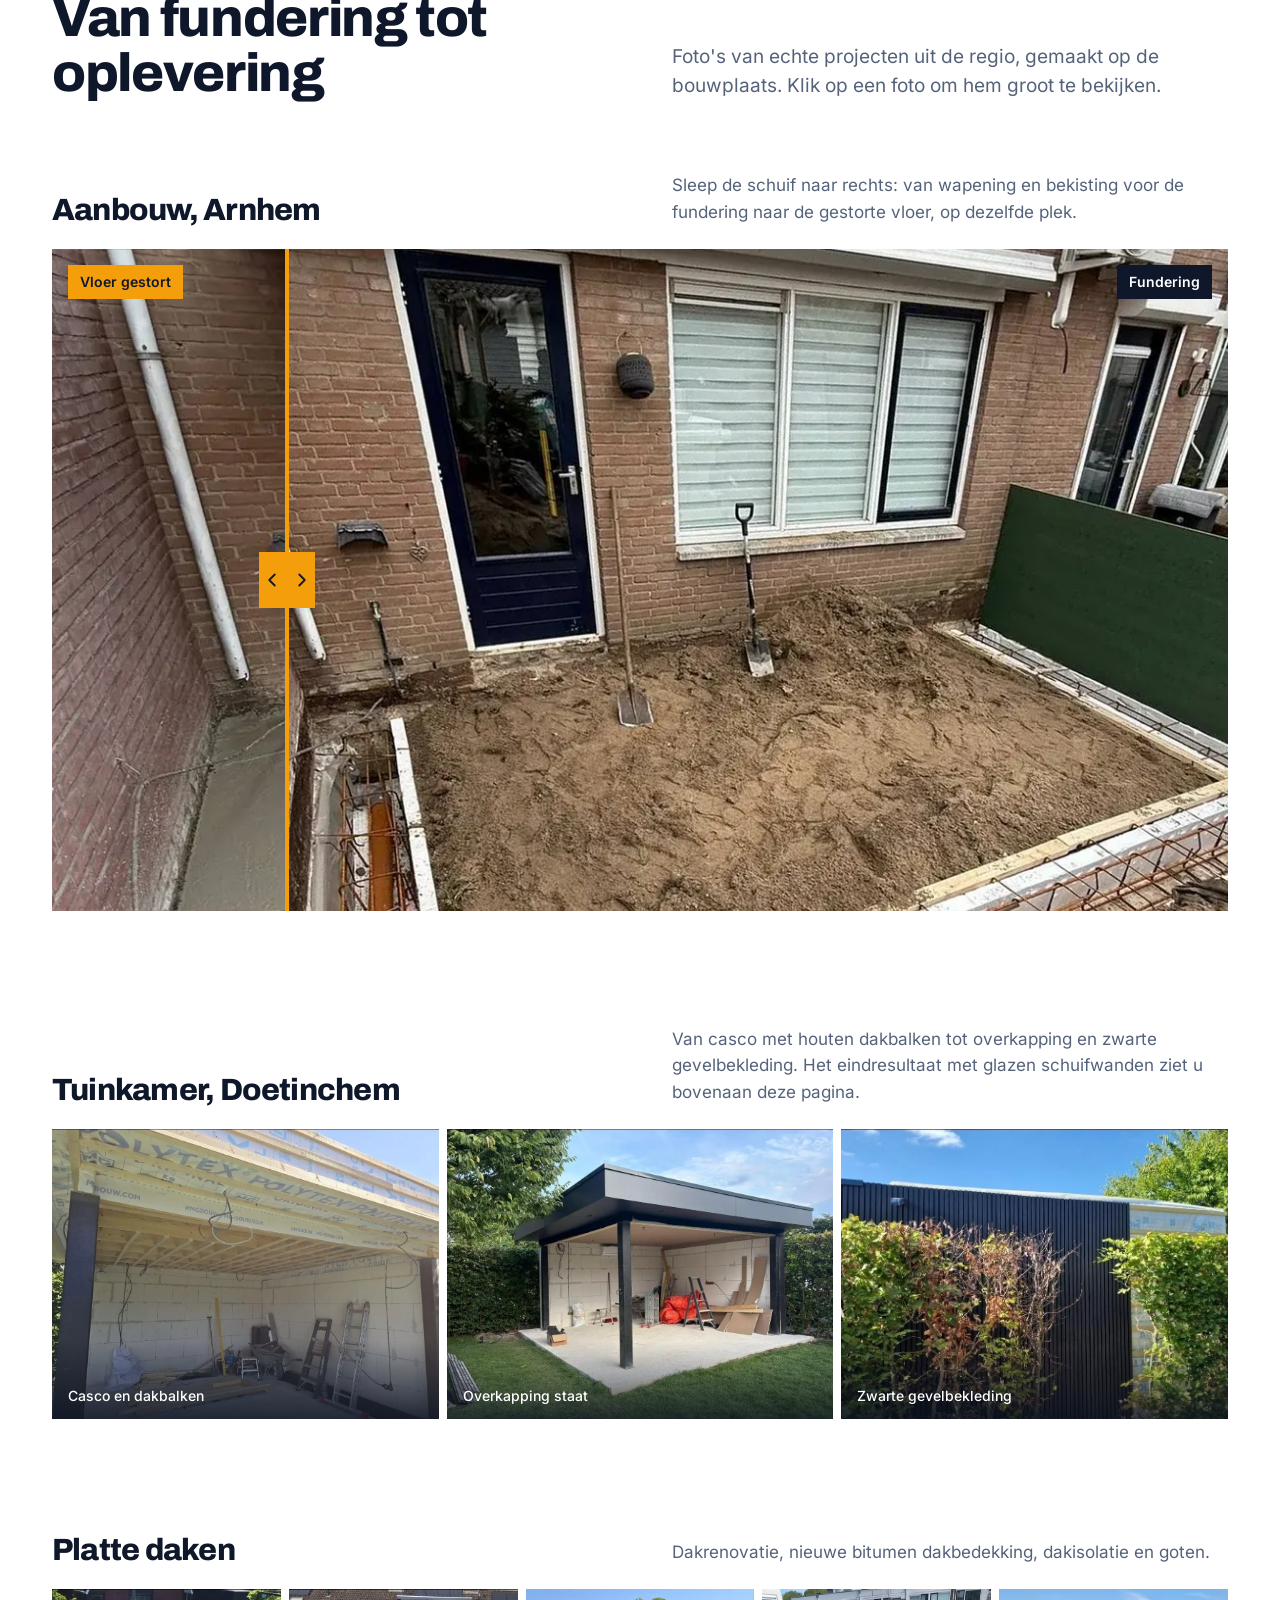
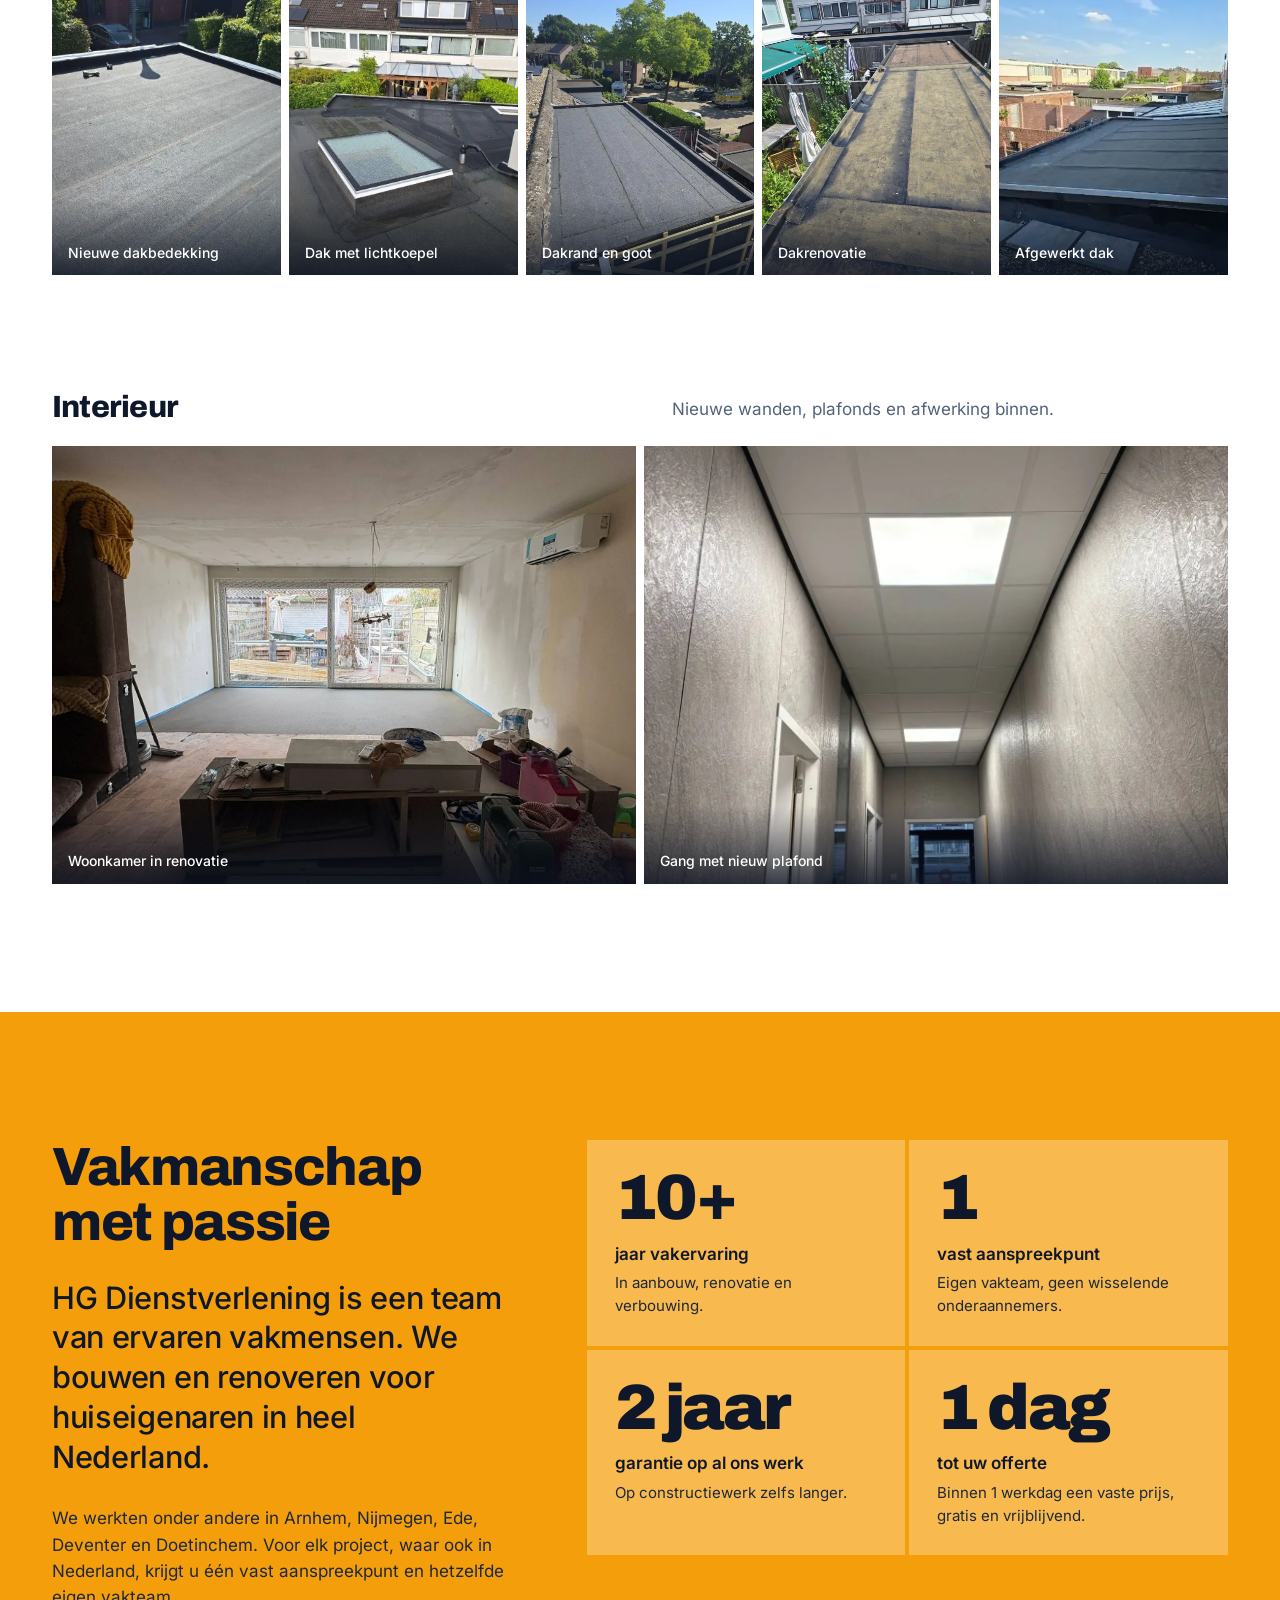
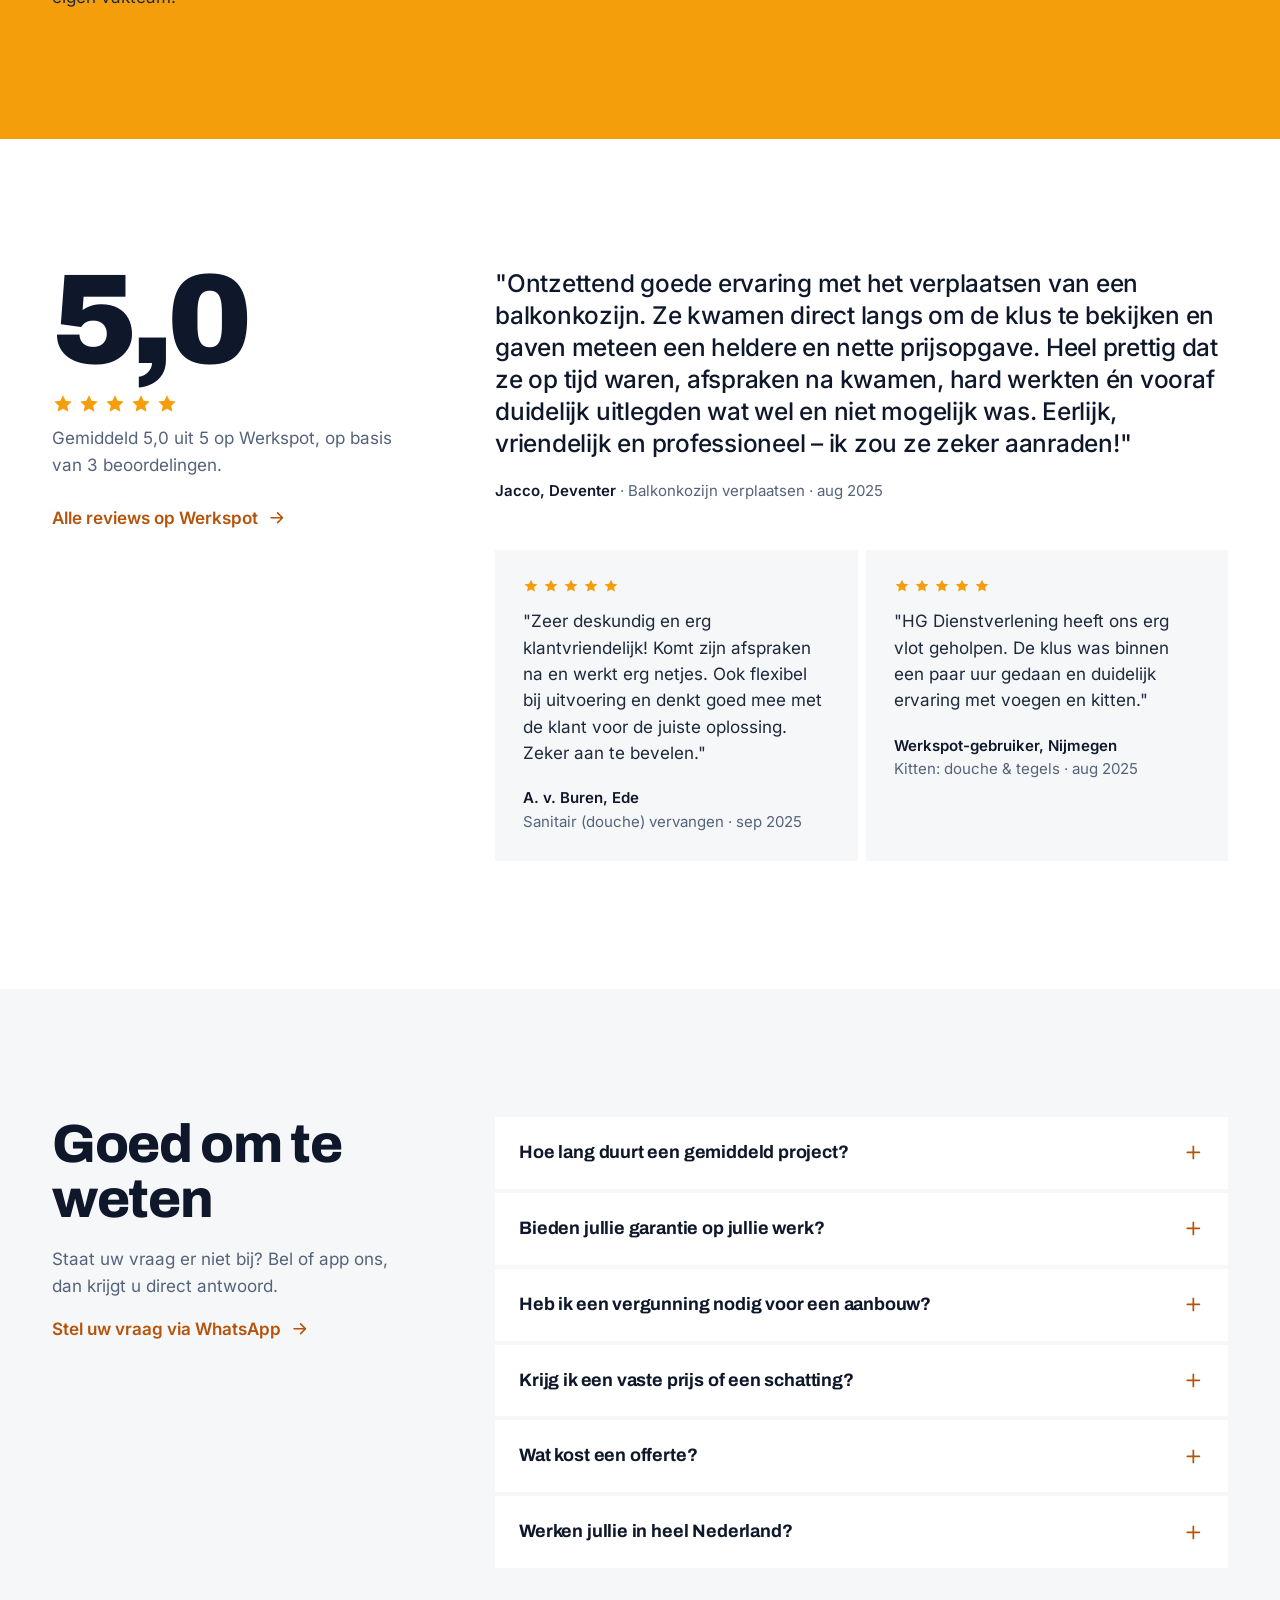
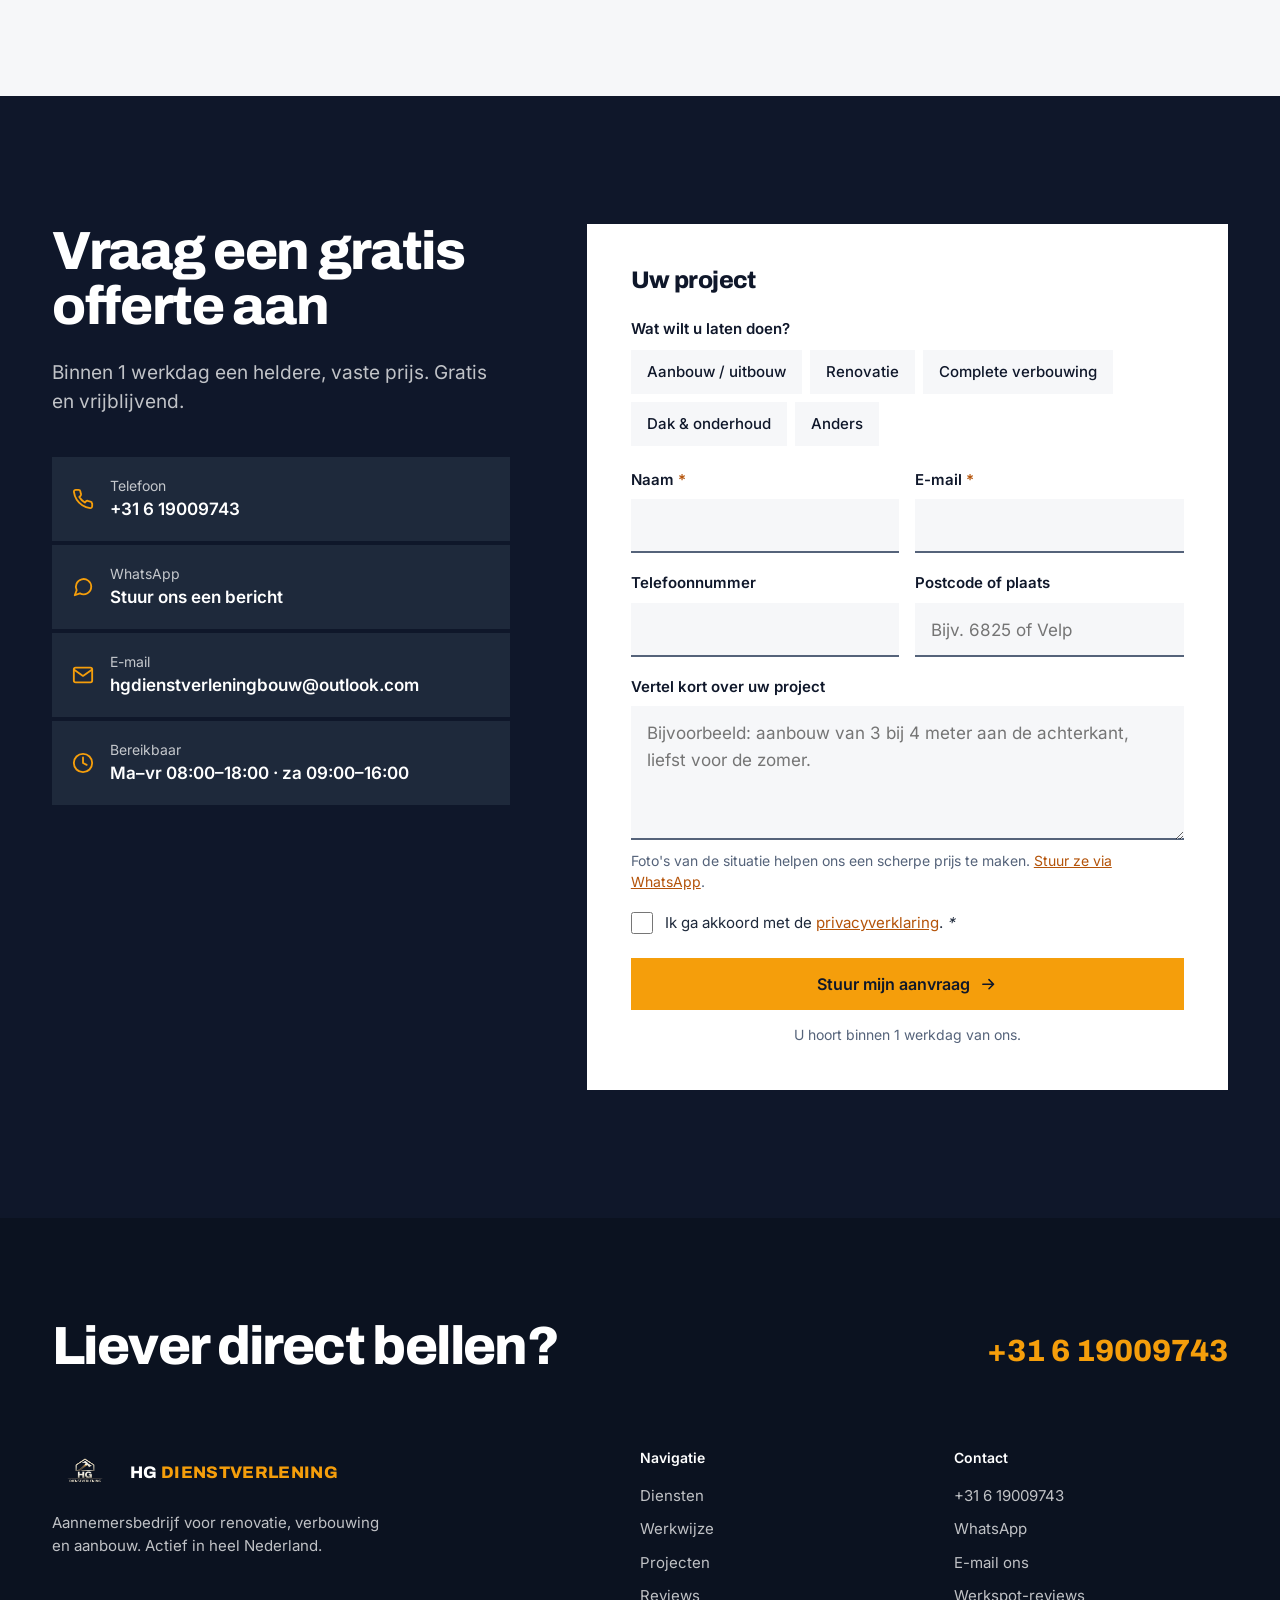
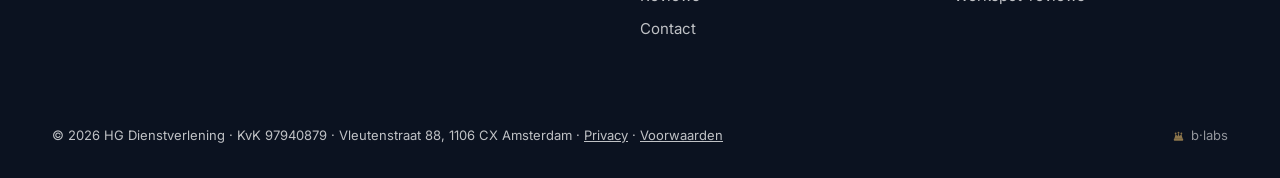
==== commit 4d495629: "Positionering: aannemer in heel Nederland - Kop, titel, meta-omschrijving, over-ons, footer, FAQ en " ====
--- a/index.html
+++ b/index.html
@@ -3,26 +3,26 @@
 <head>
 <meta charset="UTF-8">
 <meta name="viewport" content="width=device-width, initial-scale=1.0">
-<title>Aannemer Arnhem | Aanbouw & Renovatie — HG Dienstverlening</title>
-<meta name="description" content="Zoekt u een aannemer in Arnhem & Gelderland? Renovatie, verbouwing & aanbouw door eigen vakteam. Vaste prijs + 2 jaar garantie. Gratis offerte binnen 1 werkdag.">
+<title>Aannemer Nederland | Aanbouw & Renovatie — HG Dienstverlening</title>
+<meta name="description" content="Aannemer voor heel Nederland: aanbouw, renovatie & verbouwing door eigen vakteam. Vaste prijs + 2 jaar garantie. Gratis offerte binnen 1 werkdag.">
 <link rel="canonical" href="https://hg-dienstverlening.nl/">
 <meta name="theme-color" content="#0f172a">
 <meta property="og:type" content="website">
 <meta property="og:site_name" content="HG Dienstverlening">
-<meta property="og:title" content="Aannemer Arnhem | Aanbouw & Renovatie — HG Dienstverlening">
+<meta property="og:title" content="Aannemer Nederland | Aanbouw & Renovatie — HG Dienstverlening">
 <meta property="og:description" content="Renovatie, verbouwing & aanbouw door eigen vakteam. Vaste prijs + 2 jaar garantie. Gratis offerte binnen 1 werkdag.">
 <meta property="og:url" content="https://hg-dienstverlening.nl/">
 <meta property="og:image" content="https://hg-dienstverlening.nl/hg-logo.png">
 <meta property="og:locale" content="nl_NL">
 <meta name="twitter:card" content="summary_large_image">
-<meta name="twitter:title" content="Aannemer Arnhem | Aanbouw & Renovatie — HG Dienstverlening">
+<meta name="twitter:title" content="Aannemer Nederland | Aanbouw & Renovatie — HG Dienstverlening">
 <meta name="twitter:description" content="Renovatie, verbouwing & aanbouw door eigen vakteam. Vaste prijs + 2 jaar garantie. Gratis offerte!">
 <meta name="twitter:image" content="https://hg-dienstverlening.nl/hg-logo.png">
 <script type="application/ld+json">
-{"@context":"https://schema.org","@type":"GeneralContractor","name":"HG Dienstverlening","description":"Aannemersbedrijf voor renovatie, verbouwing en aanbouw in Arnhem en Gelderland.","telephone":"+31619009743","email":"hgdienstverleningbouw@outlook.com","url":"https://hg-dienstverlening.nl/","image":"https://hg-dienstverlening.nl/hg-logo.png","priceRange":"€€","sameAs":["https://www.werkspot.nl/profiel/hg-dienstverlening"],"address":{"@type":"PostalAddress","streetAddress":"Vleutenstraat 88","postalCode":"1106 CX","addressLocality":"Amsterdam","addressCountry":"NL"},"areaServed":[{"@type":"City","name":"Arnhem"},{"@type":"City","name":"Nijmegen"},{"@type":"City","name":"Elst"},{"@type":"City","name":"Velp"},{"@type":"City","name":"Oosterbeek"},{"@type":"City","name":"Zevenaar"},{"@type":"City","name":"Renkum"},{"@type":"City","name":"Ede"},{"@type":"City","name":"Doetinchem"},{"@type":"AdministrativeArea","name":"Gelderland"}],"openingHoursSpecification":[{"@type":"OpeningHoursSpecification","dayOfWeek":["Monday","Tuesday","Wednesday","Thursday","Friday"],"opens":"08:00","closes":"18:00"},{"@type":"OpeningHoursSpecification","dayOfWeek":"Saturday","opens":"09:00","closes":"16:00"}]}
+{"@context":"https://schema.org","@type":"GeneralContractor","name":"HG Dienstverlening","description":"Aannemersbedrijf voor renovatie, verbouwing en aanbouw in heel Nederland.","telephone":"+31619009743","email":"hgdienstverleningbouw@outlook.com","url":"https://hg-dienstverlening.nl/","image":"https://hg-dienstverlening.nl/hg-logo.png","priceRange":"€€","sameAs":["https://www.werkspot.nl/profiel/hg-dienstverlening"],"address":{"@type":"PostalAddress","streetAddress":"Vleutenstraat 88","postalCode":"1106 CX","addressLocality":"Amsterdam","addressCountry":"NL"},"areaServed":[{"@type":"Country","name":"Nederland"},{"@type":"City","name":"Arnhem"},{"@type":"City","name":"Nijmegen"},{"@type":"City","name":"Ede"},{"@type":"City","name":"Deventer"},{"@type":"City","name":"Doetinchem"}],"openingHoursSpecification":[{"@type":"OpeningHoursSpecification","dayOfWeek":["Monday","Tuesday","Wednesday","Thursday","Friday"],"opens":"08:00","closes":"18:00"},{"@type":"OpeningHoursSpecification","dayOfWeek":"Saturday","opens":"09:00","closes":"16:00"}]}
 </script>
 <script type="application/ld+json">
-{"@context":"https://schema.org","@type":"FAQPage","mainEntity":[{"@type":"Question","name":"Hoe lang duurt een gemiddeld project?","acceptedAnswer":{"@type":"Answer","text":"Een simpele verbouwing is vaak binnen een week klaar. Een complete renovatie of aanbouw duurt meestal 6 tot 12 weken. Tijdens het eerste gesprek geven we een eerlijke inschatting."}},{"@type":"Question","name":"Bieden jullie garantie op jullie werk?","acceptedAnswer":{"@type":"Answer","text":"Ja, op al ons werk geven we minimaal 2 jaar garantie. Voor constructiewerk zoals een aanbouw geven we zelfs langer garantie."}},{"@type":"Question","name":"Heb ik een vergunning nodig voor een aanbouw?","acceptedAnswer":{"@type":"Answer","text":"Vaak wel, afhankelijk van de grootte en de locatie. Sinds de Omgevingswet verschillen de regels per gemeente. U kunt het zelf nagaan met de Vergunningcheck in het Omgevingsloket (omgevingswet.overheid.nl/checken). Wij adviseren welke omgevingsvergunning nodig is en kunnen de aanvraag voor u regelen."}},{"@type":"Question","name":"Krijg ik een vaste prijs of een schatting?","acceptedAnswer":{"@type":"Answer","text":"U ontvangt een duidelijke offerte met een vaste prijs. Zo weet u vooraf precies waar u aan toe bent, zonder verrassingen achteraf."}},{"@type":"Question","name":"Wat kost een offerte?","acceptedAnswer":{"@type":"Answer","text":"Niets. Het kennismakingsgesprek, ons advies en de offerte zijn gratis en vrijblijvend. U ontvangt de offerte binnen 1 werkdag."}},{"@type":"Question","name":"In welke wijken en plaatsen werken jullie?","acceptedAnswer":{"@type":"Answer","text":"We werken door heel Arnhem, onder andere in Presikhaaf, Malburgen, Klarendal, Kronenburg, Schuytgraaf, Elderveld en Rijkerswoerd, en in Elst, Velp, Oosterbeek, Zevenaar en Renkum. Voor grotere projecten rijden we graag verder in Gelderland."}}]}
+{"@context":"https://schema.org","@type":"FAQPage","mainEntity":[{"@type":"Question","name":"Hoe lang duurt een gemiddeld project?","acceptedAnswer":{"@type":"Answer","text":"Een simpele verbouwing is vaak binnen een week klaar. Een complete renovatie of aanbouw duurt meestal 6 tot 12 weken. Tijdens het eerste gesprek geven we een eerlijke inschatting."}},{"@type":"Question","name":"Bieden jullie garantie op jullie werk?","acceptedAnswer":{"@type":"Answer","text":"Ja, op al ons werk geven we minimaal 2 jaar garantie. Voor constructiewerk zoals een aanbouw geven we zelfs langer garantie."}},{"@type":"Question","name":"Heb ik een vergunning nodig voor een aanbouw?","acceptedAnswer":{"@type":"Answer","text":"Vaak wel, afhankelijk van de grootte en de locatie. Sinds de Omgevingswet verschillen de regels per gemeente. U kunt het zelf nagaan met de Vergunningcheck in het Omgevingsloket (omgevingswet.overheid.nl/checken). Wij adviseren welke omgevingsvergunning nodig is en kunnen de aanvraag voor u regelen."}},{"@type":"Question","name":"Krijg ik een vaste prijs of een schatting?","acceptedAnswer":{"@type":"Answer","text":"U ontvangt een duidelijke offerte met een vaste prijs. Zo weet u vooraf precies waar u aan toe bent, zonder verrassingen achteraf."}},{"@type":"Question","name":"Wat kost een offerte?","acceptedAnswer":{"@type":"Answer","text":"Niets. Het kennismakingsgesprek, ons advies en de offerte zijn gratis en vrijblijvend. U ontvangt de offerte binnen 1 werkdag."}},{"@type":"Question","name":"Werken jullie in heel Nederland?","acceptedAnswer":{"@type":"Answer","text":"Ja. We werken in heel Nederland, onder andere in Arnhem, Nijmegen, Ede, Deventer en Doetinchem. Bel of app ons gerust voor uw plaats, dan bespreken we de planning."}}]}
 </script>
 <link rel="icon" type="image/png" href="favicon.png">
 <link rel="apple-touch-icon" href="favicon.png">
@@ -448,7 +448,7 @@
 <!-- 1. HERO -->
 <section class="hero on-dark" id="home">
   <div class="hero-copy" data-reveal>
-    <h1><span class="h1-loc">Aannemer in Arnhem &amp; Gelderland</span>Verbouwen zonder gedoe</h1>
+    <h1><span class="h1-loc">Aannemer in heel Nederland</span>Verbouwen zonder gedoe</h1>
     <p class="lead">Aanbouw, renovatie en complete verbouwingen door ons eigen vakteam. U krijgt één vast aanspreekpunt, vooraf een vaste prijs en 2 jaar garantie.</p>
     <div class="hero-actions">
       <a href="#contact" class="btn btn-accent">Gratis offerte aanvragen <svg class="i"><use href="#i-arrow"/></svg></a>
@@ -611,8 +611,8 @@
   <div class="wrap about-grid">
     <div data-reveal>
       <h2>Vakmanschap met passie</h2>
-      <p class="statement">HG Dienstverlening is een team van ervaren vakmensen. Vanuit Arnhem bouwen en renoveren we voor huiseigenaren in heel Gelderland.</p>
-      <p class="area">We werken onder andere in Presikhaaf, Malburgen, Klarendal, Kronenburg, Schuytgraaf, Elderveld en Rijkerswoerd, en in Elst, Velp, Oosterbeek, Zevenaar en Renkum.</p>
+      <p class="statement">HG Dienstverlening is een team van ervaren vakmensen. We bouwen en renoveren voor huiseigenaren in heel Nederland.</p>
+      <p class="area">We werkten onder andere in Arnhem, Nijmegen, Ede, Deventer en Doetinchem. Voor elk project, waar ook in Nederland, krijgt u één vast aanspreekpunt en hetzelfde eigen vakteam.</p>
     </div>
     <ul class="figures" data-reveal>
       <li><b>10+</b><strong>jaar vakervaring</strong><span>In aanbouw, renovatie en verbouwing.</span></li>
@@ -668,7 +668,7 @@
       <details><summary>Heb ik een vergunning nodig voor een aanbouw?<svg class="i" aria-hidden="true"><use href="#i-plus"/></svg></summary><p>Vaak wel, afhankelijk van de grootte en de locatie. Sinds de Omgevingswet verschillen de regels per gemeente. U kunt het zelf nagaan met de <a href="https://omgevingswet.overheid.nl/checken" target="_blank" rel="noopener">Vergunningcheck in het Omgevingsloket</a>. Wij adviseren welke omgevingsvergunning nodig is en kunnen de aanvraag voor u regelen.</p></details>
       <details><summary>Krijg ik een vaste prijs of een schatting?<svg class="i" aria-hidden="true"><use href="#i-plus"/></svg></summary><p>U ontvangt een duidelijke offerte met een vaste prijs. Zo weet u vooraf precies waar u aan toe bent, zonder verrassingen achteraf.</p></details>
       <details><summary>Wat kost een offerte?<svg class="i" aria-hidden="true"><use href="#i-plus"/></svg></summary><p>Niets. Het kennismakingsgesprek, ons advies en de offerte zijn gratis en vrijblijvend. U ontvangt de offerte binnen 1 werkdag.</p></details>
-      <details><summary>In welke wijken en plaatsen werken jullie?<svg class="i" aria-hidden="true"><use href="#i-plus"/></svg></summary><p>We werken door heel Arnhem, onder andere in Presikhaaf, Malburgen, Klarendal, Kronenburg, Schuytgraaf, Elderveld en Rijkerswoerd, en in Elst, Velp, Oosterbeek, Zevenaar en Renkum. Voor grotere projecten rijden we graag verder in Gelderland.</p></details>
+      <details><summary>Werken jullie in heel Nederland?<svg class="i" aria-hidden="true"><use href="#i-plus"/></svg></summary><p>Ja. We werken in heel Nederland, onder andere in Arnhem, Nijmegen, Ede, Deventer en Doetinchem. Bel of app ons gerust voor uw plaats, dan bespreken we de planning.</p></details>
     </div>
   </div>
 </section>
@@ -725,7 +725,7 @@
     <div class="foot-cols">
       <div>
         <a href="#home" class="brand"><img src="hg-logo.png" width="60" height="40" alt=""><span>HG <b>DIENSTVERLENING</b></span></a>
-        <p>Aannemersbedrijf voor renovatie, verbouwing en aanbouw. Werkbasis Arnhem, actief in heel Gelderland.</p>
+        <p>Aannemersbedrijf voor renovatie, verbouwing en aanbouw. Actief in heel Nederland.</p>
       </div>
       <div>
         <h3>Navigatie</h3>
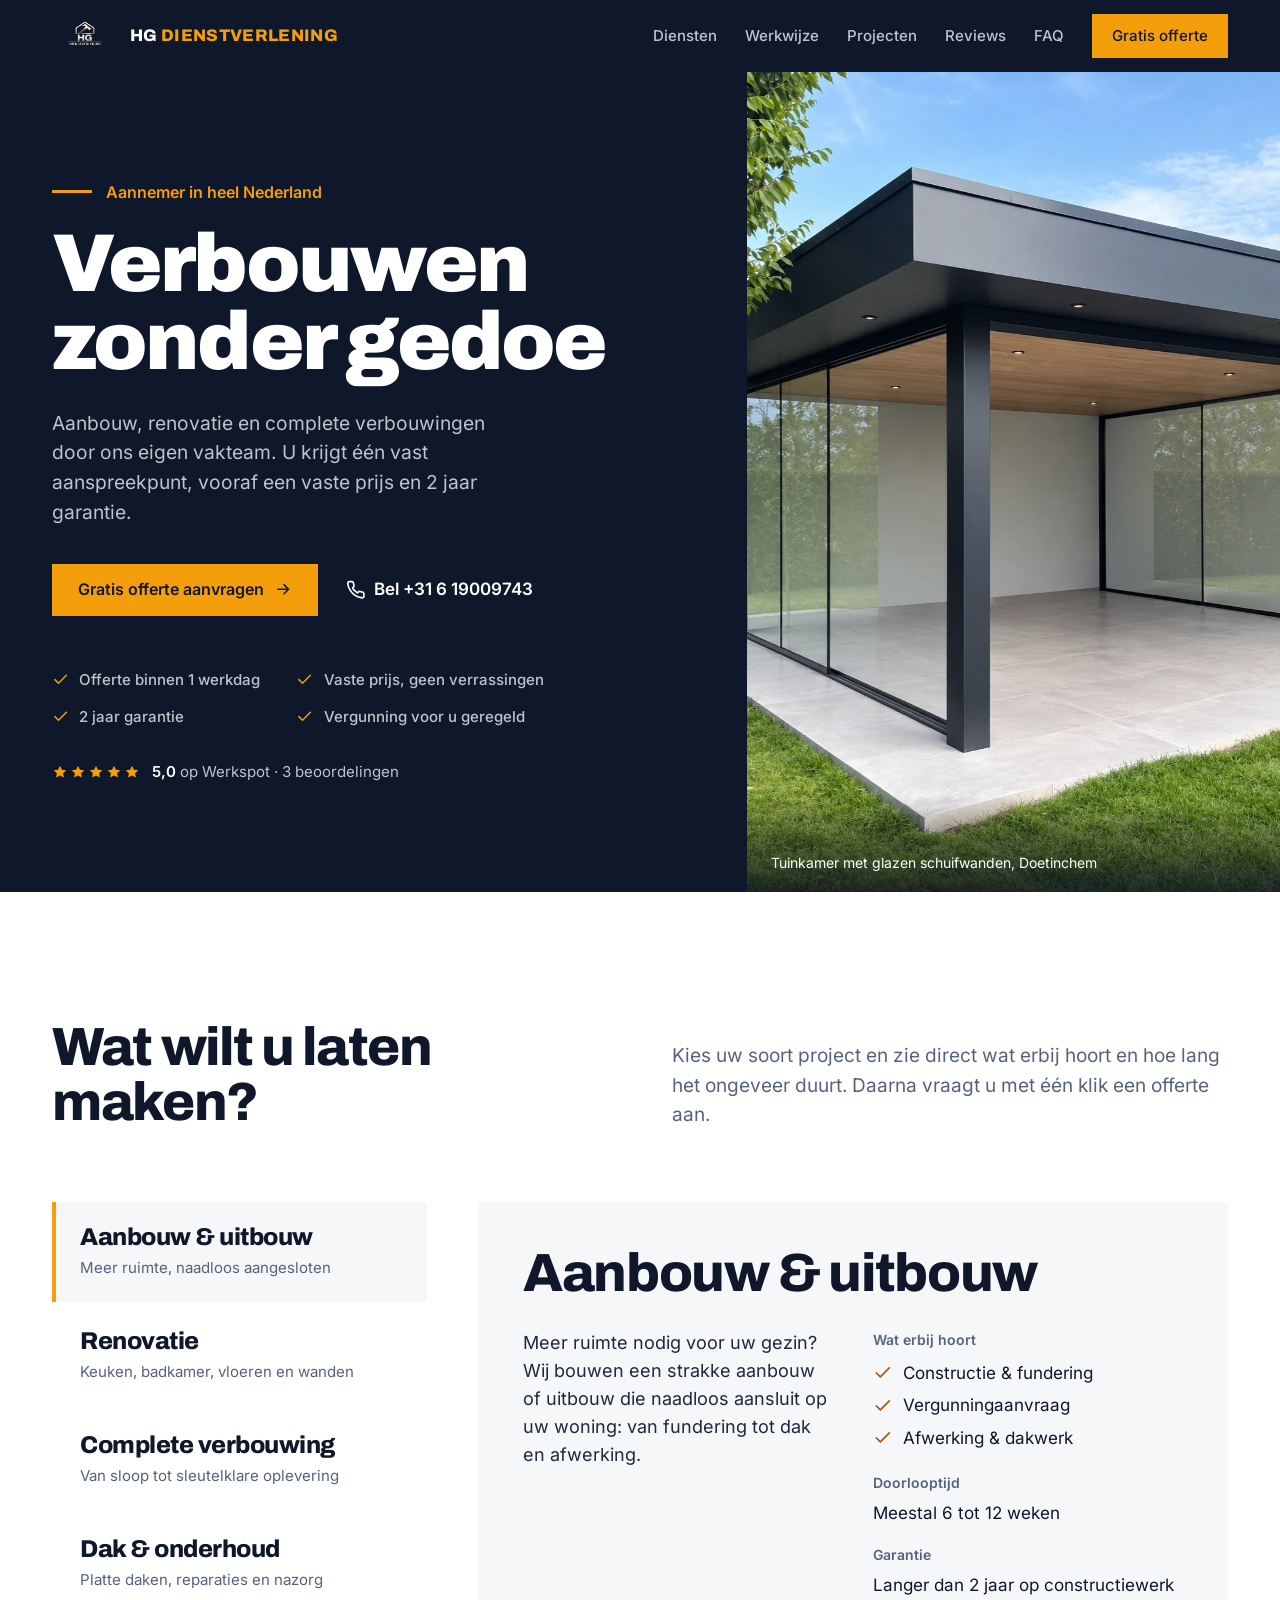
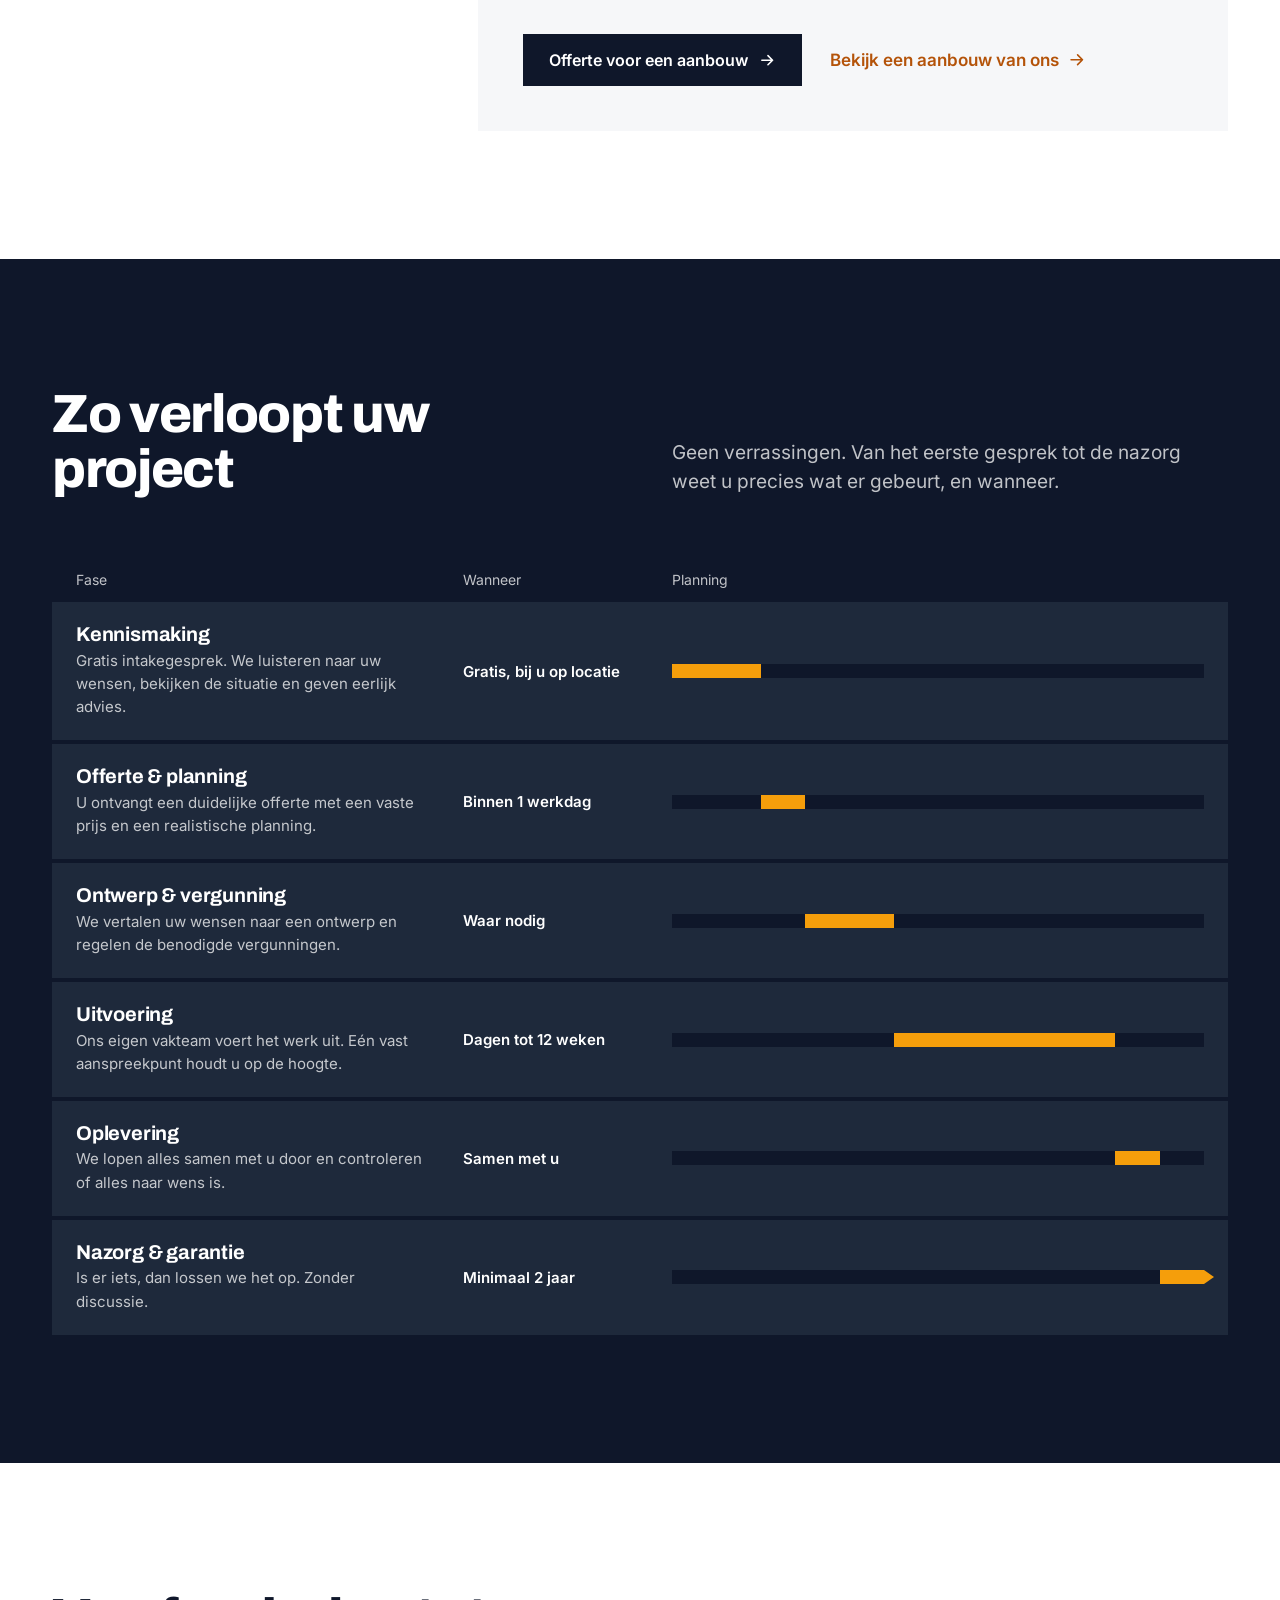
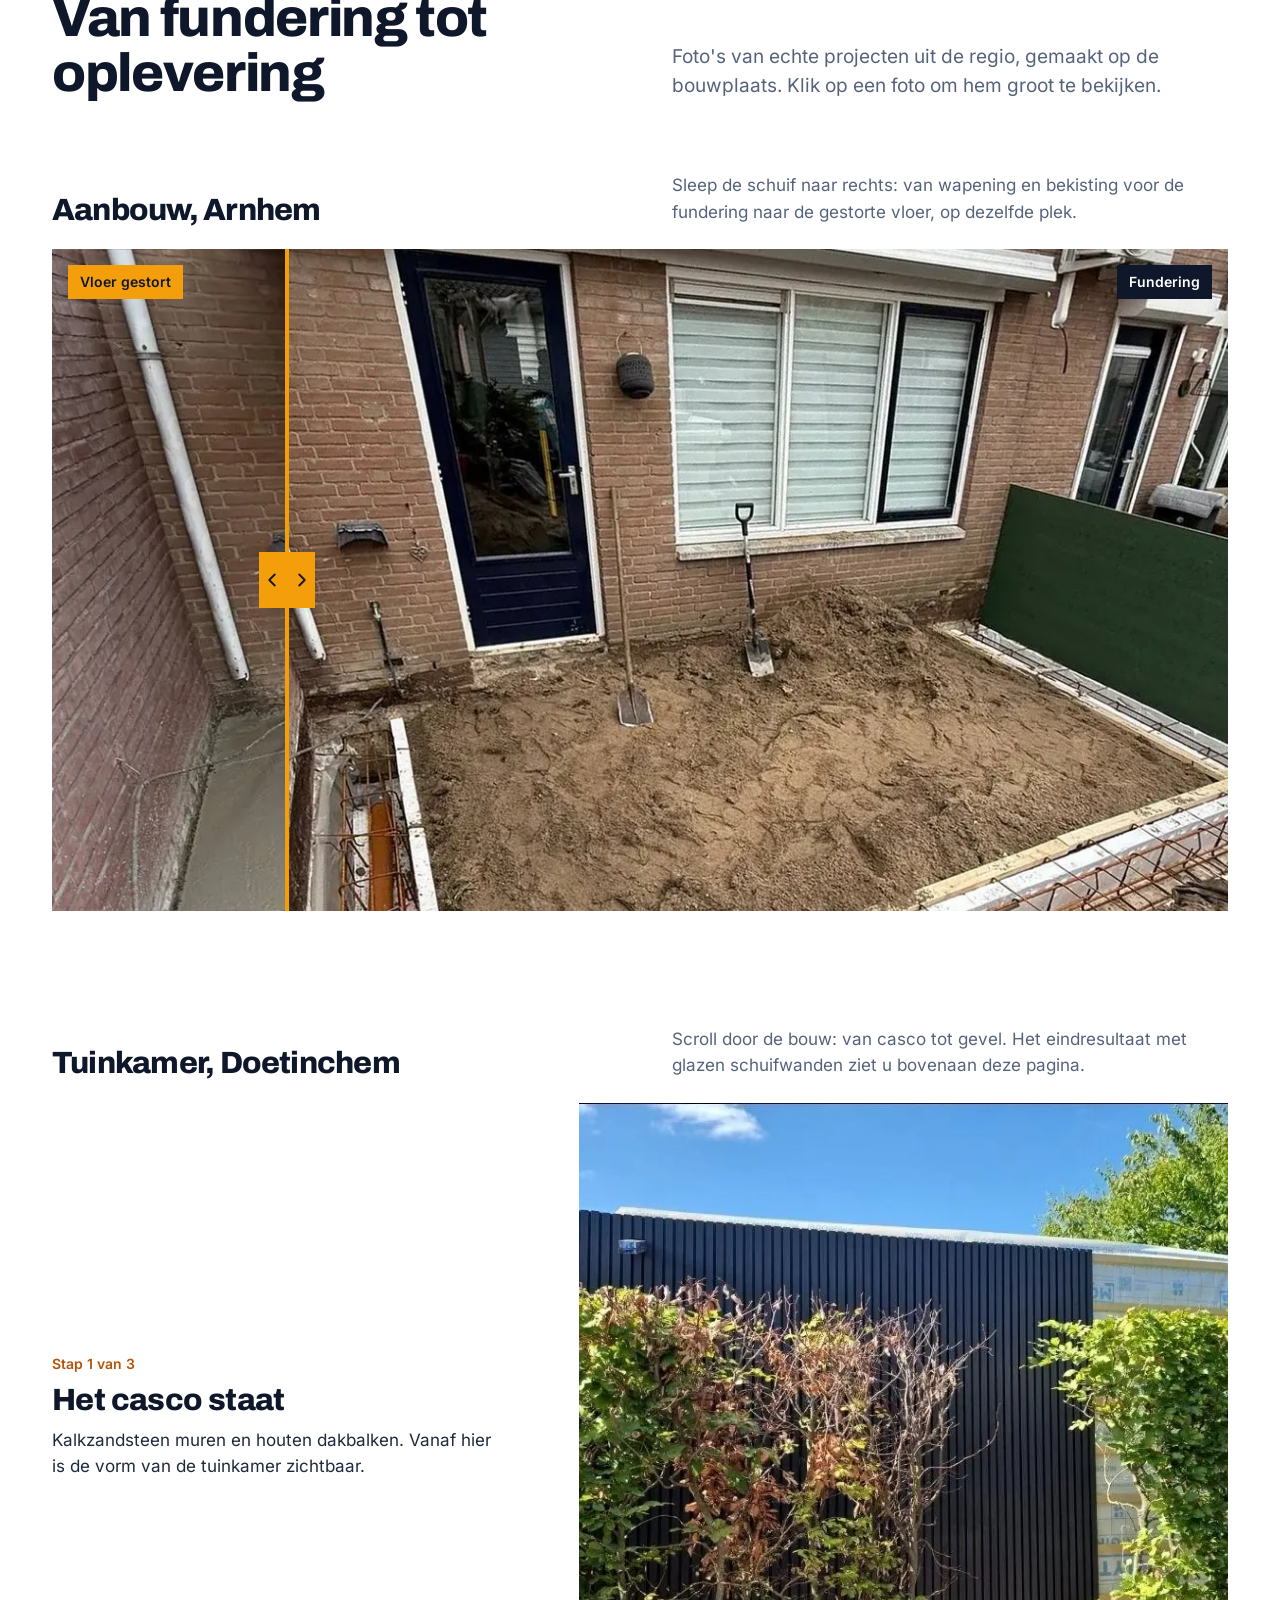
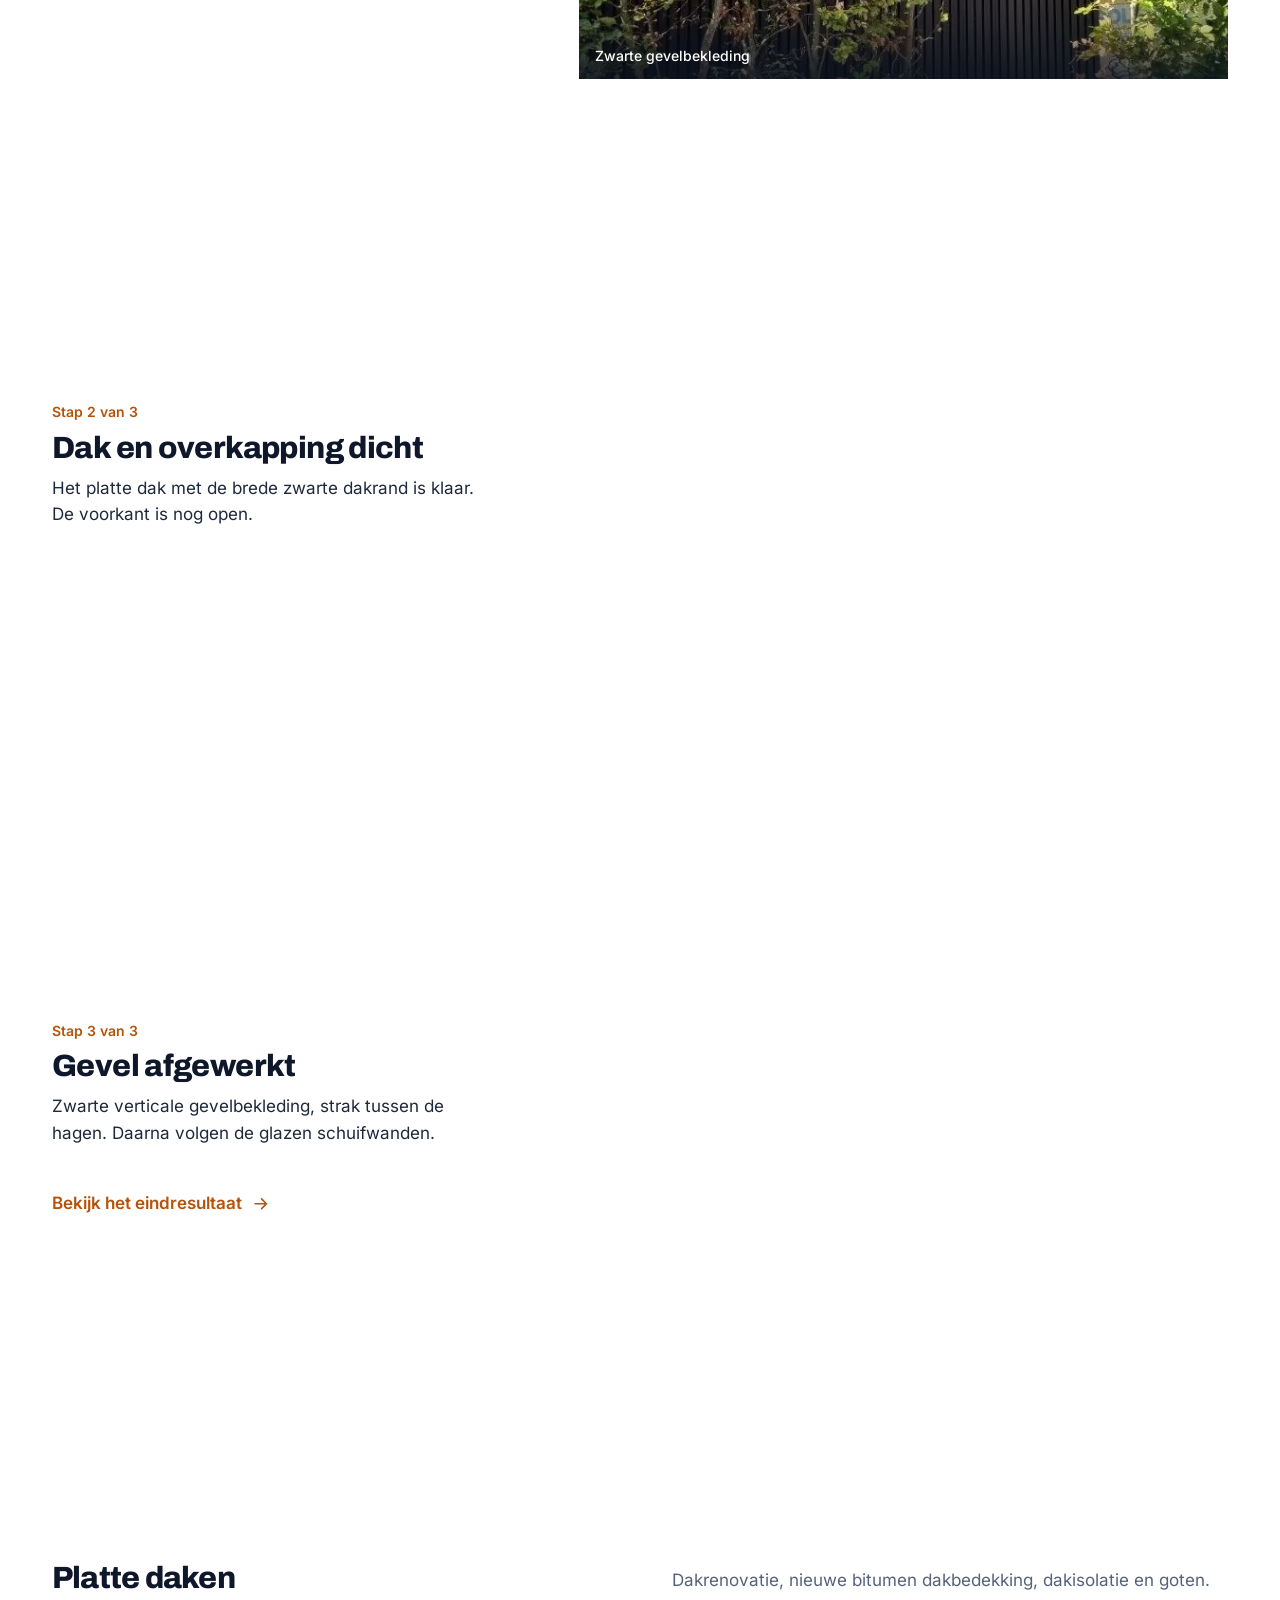
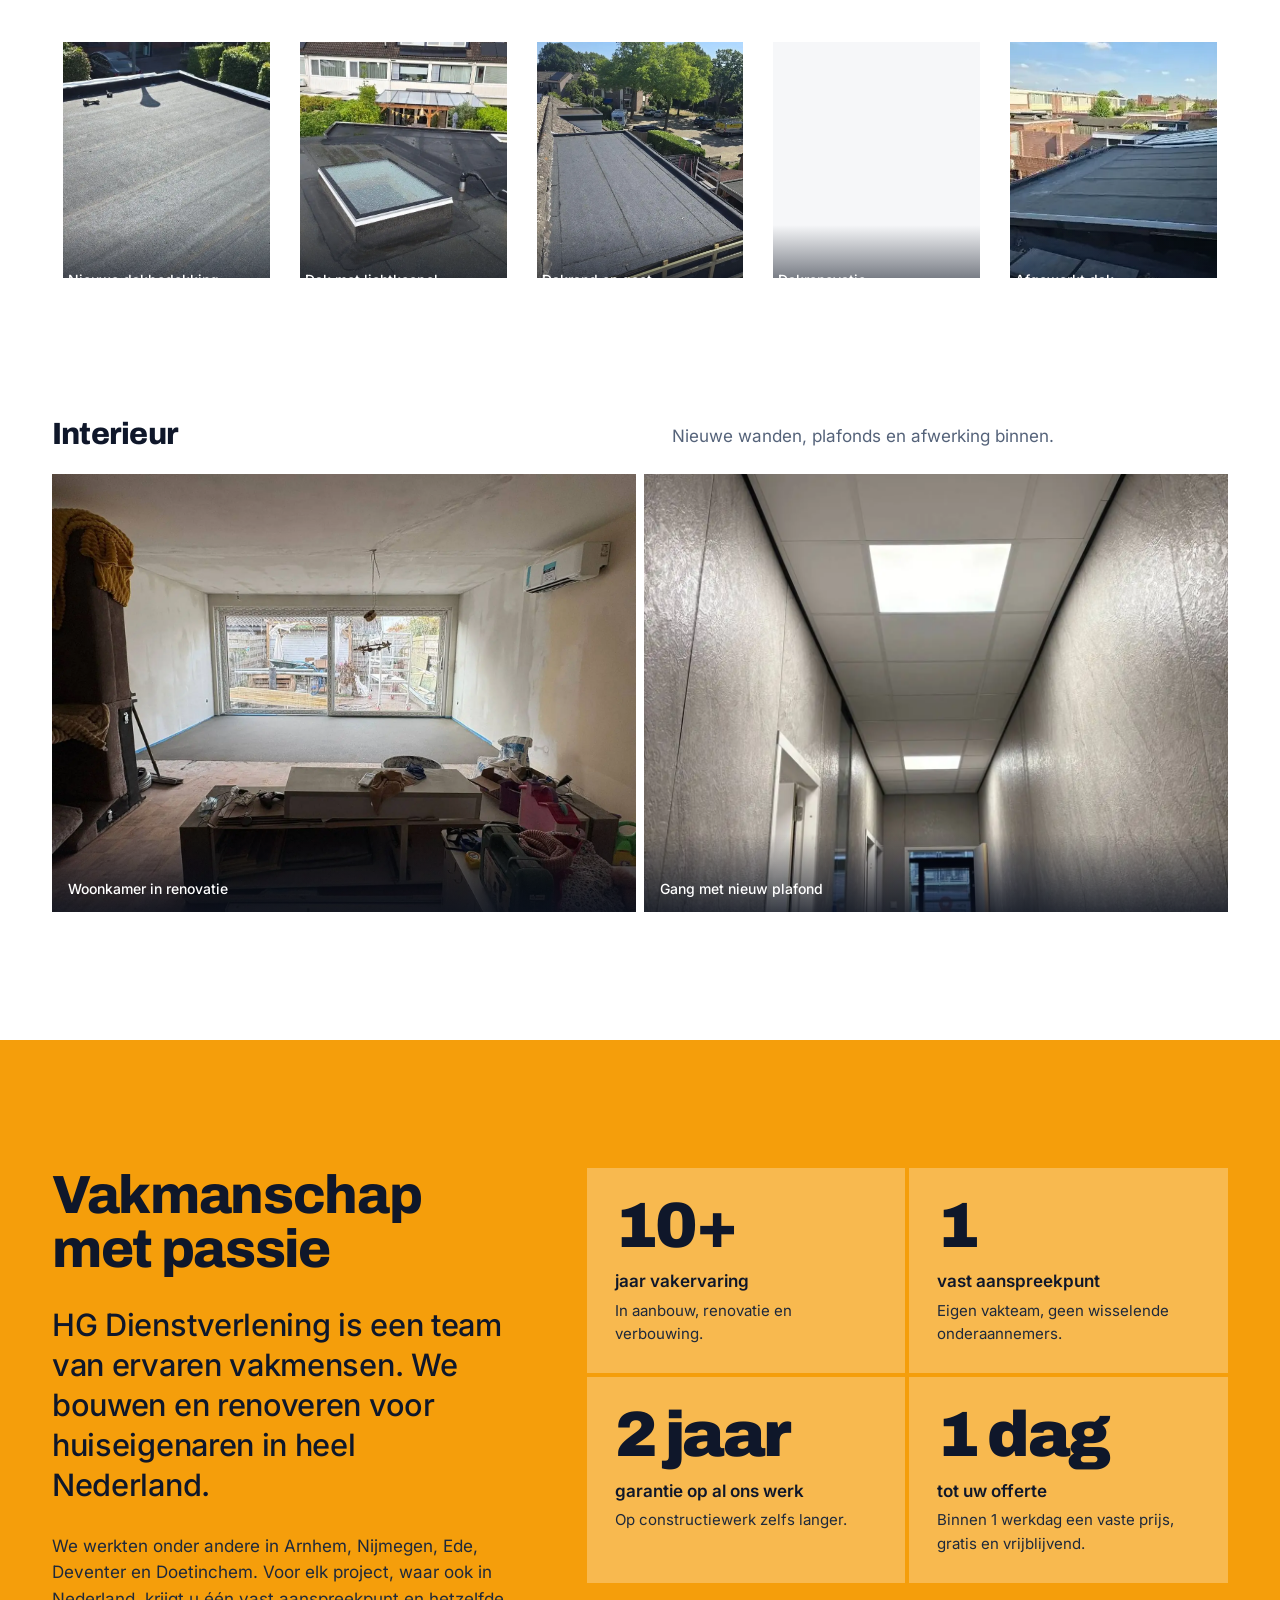
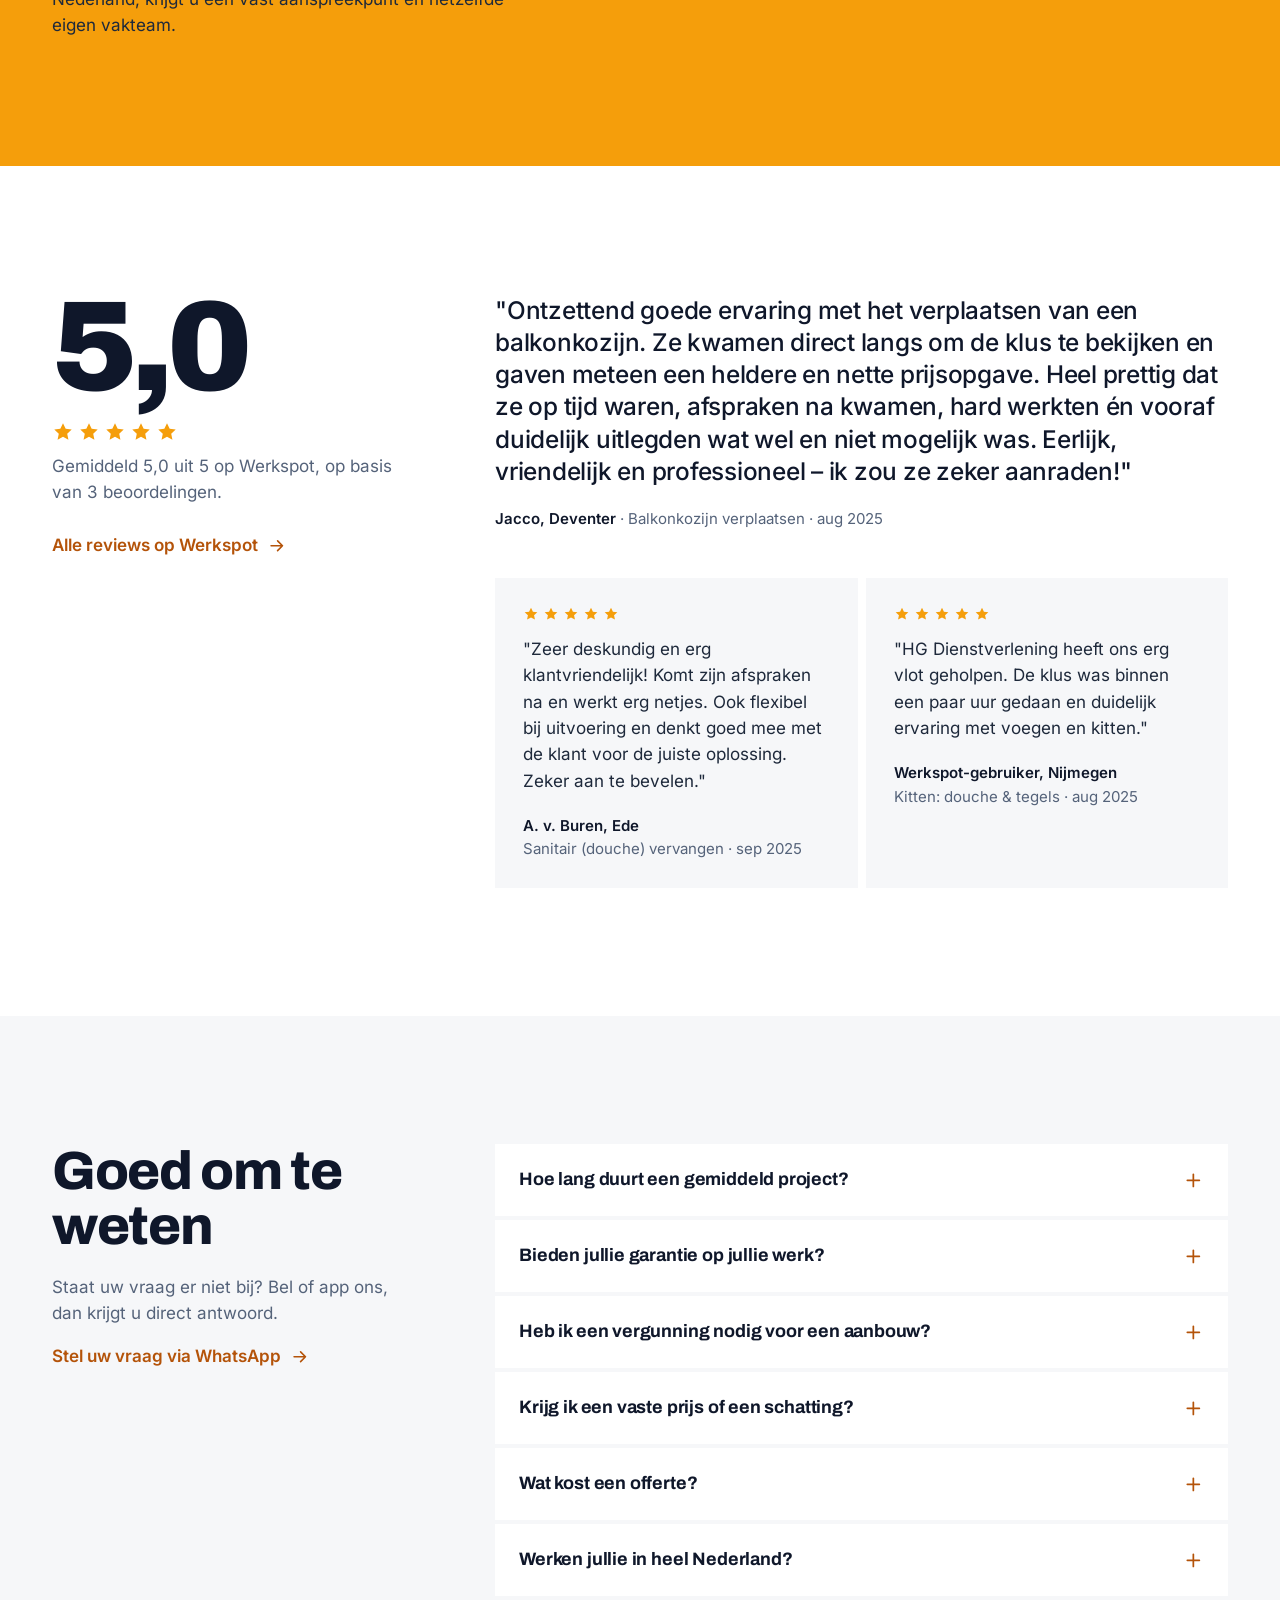
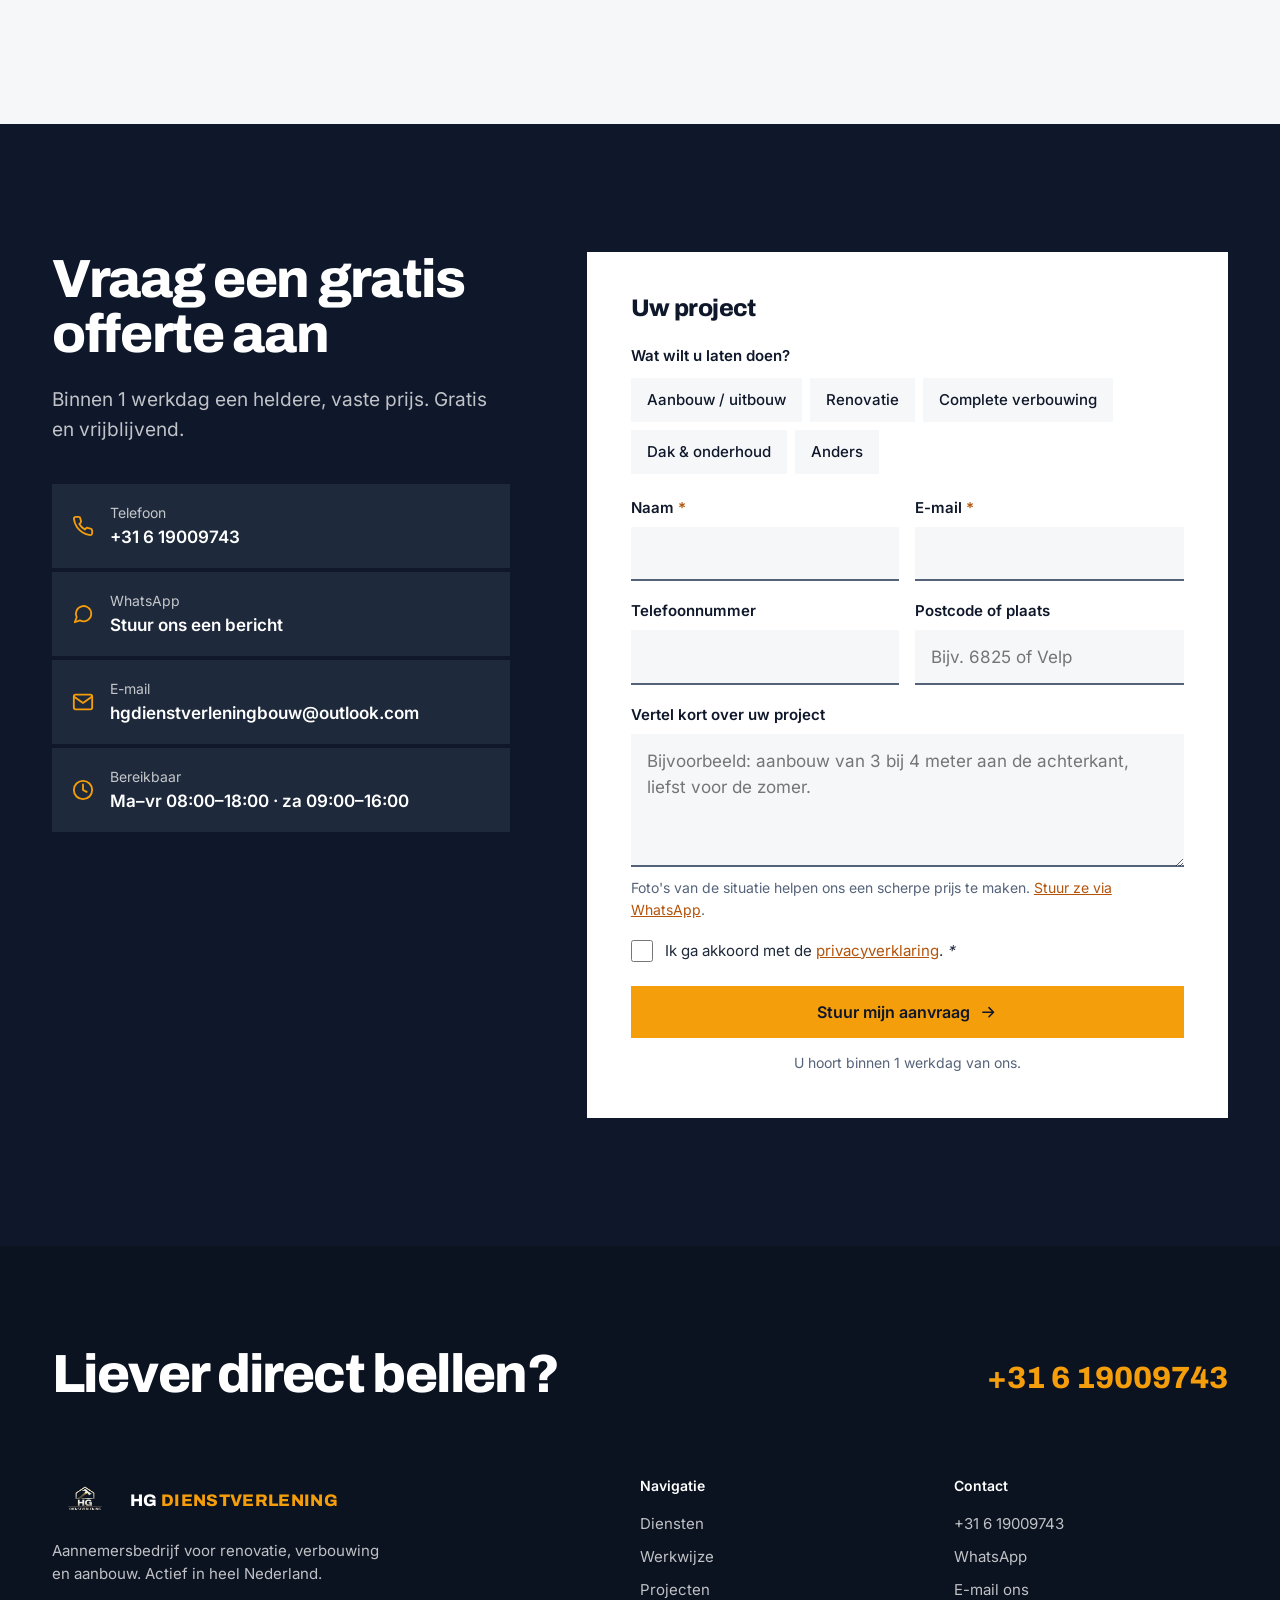
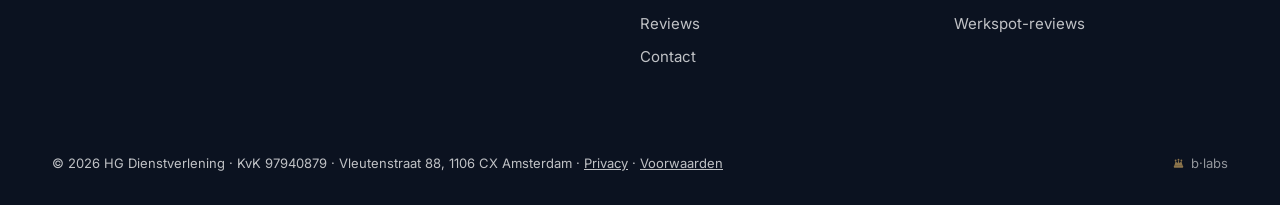
==== commit cd96381a: "Moderne scroll-effecten: bouwverhaal en foto's die zich openen - Tuinkamer Doetinchem als scroll-ver" ====
--- a/index.html
+++ b/index.html
@@ -196,6 +196,30 @@
 .compare-tag{position:absolute;top:16px;padding:6px 12px;font-size:var(--fs-small);font-weight:600;background:var(--ink);color:var(--on-dark);pointer-events:none}
 .compare-tag.before{right:16px}
 .compare-tag.after{left:16px;background:var(--accent);color:var(--ink)}
+/* bouwverhaal (scroll-story) */
+.story-steps{display:grid;gap:48px}
+.story-n{display:block;font-size:var(--fs-small);font-weight:600;color:var(--accent-dark);margin-bottom:8px}
+.story-step h4{font-family:var(--head);font-weight:800;font-size:var(--fs-statement);letter-spacing:-.02em;line-height:1.1}
+.story-step p{color:var(--ink-2);margin:10px 0 20px;max-width:40ch}
+.story-step .shot{aspect-ratio:4/3}
+.story-up{color:var(--accent-dark);margin-top:16px}
+.story-stage{display:none}
+html.js .story{display:grid;grid-template-columns:minmax(0,5fr) minmax(0,7fr);gap:clamp(24px,5vw,72px);align-items:start}
+html.js .story-steps{gap:0}
+html.js .story-step{min-height:72vh;display:flex;flex-direction:column;justify-content:center;opacity:.32;transition:opacity .45s var(--ease)}
+html.js .story-step.on{opacity:1}
+html.js .story-step .shot{display:none}
+html.js .story-stage{display:block;position:sticky;top:max(24px,calc(50vh - min(32vh,300px)));height:min(64vh,600px);overflow:hidden;background:var(--bg-soft)}
+.story-stage img{position:absolute;inset:0;width:100%;height:100%;object-fit:cover;opacity:0;scale:1.04;transition:opacity .7s var(--ease),scale 1.2s var(--ease)}
+.story-stage img.on{opacity:1;scale:1}
+.story-stage span{position:absolute;left:0;right:0;bottom:0;padding:44px 16px 12px;font-size:var(--fs-small);font-weight:500;color:var(--on-dark);background:linear-gradient(transparent,rgba(11,18,32,.78))}
+/* projectfoto's openen zich bij het scrollen (alleen waar de browser dit ondersteunt) */
+@supports (animation-timeline:view()){
+  @media (prefers-reduced-motion:no-preference){
+    .proj .shot,.compare{animation:unveil linear both;animation-timeline:view(block);animation-range:entry 0% cover 30%}
+    @keyframes unveil{from{clip-path:inset(9% 5% 9% 5%);opacity:.4}to{clip-path:inset(0 0 0 0);opacity:1}}
+  }
+}
 .mosaic{display:grid;grid-template-columns:2fr 1fr 1fr;grid-template-rows:repeat(2,minmax(0,1fr));gap:8px;aspect-ratio:16/8.4}
 .mosaic .shot:first-child{grid-row:1/3}
 .mosaic .shot:last-child{grid-column:2/4}
@@ -368,6 +392,7 @@
   .strip{grid-template-columns:repeat(5,72%);overflow-x:auto;scroll-snap-type:x mandatory;margin-inline:calc(var(--gutter) * -1);padding-inline:var(--gutter);scrollbar-width:none}
   .strip .shot{scroll-snap-align:start}
   .strip,html.js .tabs{overscroll-behavior-x:contain}
+  .strip .shot{animation:none}
   .foot-cols{grid-template-columns:1fr 1fr}
   .foot-cols>div:first-child{grid-column:1/-1}
 }
@@ -379,6 +404,11 @@
   .mosaic .shot:first-child{grid-row:auto;grid-column:1/-1}
   .mosaic .shot:last-child{grid-column:1/-1}
   .pair,.trio{grid-template-columns:1fr}
+  html.js .story{grid-template-columns:1fr;gap:0}
+  html.js .story-stage{order:-1;top:8px;height:42vh;z-index:2}
+  html.js .story-step{min-height:72vh;justify-content:flex-end;padding-bottom:16vh}
+  html.js .story-stage{box-shadow:0 12px 24px -12px rgba(11,18,32,.35)}
+
   .compare{aspect-ratio:4/3}
   .figures{grid-template-columns:1fr 1fr}
   .figures li{padding:20px}
@@ -577,11 +607,30 @@
     </div>
 
     <div class="proj" id="proj-bijgebouw">
-      <div class="proj-title" data-reveal><h3>Tuinkamer, Doetinchem</h3><p>Van casco met houten dakbalken tot overkapping en zwarte gevelbekleding. Het eindresultaat met glazen schuifwanden ziet u bovenaan deze pagina.</p></div>
-      <div class="trio">
-        <a class="shot" href="doetinchem/doetinchem-4.webp"><figure><img src="doetinchem/doetinchem-4.webp" width="1079" height="810" loading="lazy" decoding="async" alt="Casco van het bijgebouw met kalkzandsteen muren en houten dakbalken"><figcaption>Casco en dakbalken</figcaption></figure></a>
-        <a class="shot" href="doetinchem/doetinchem-1.webp"><figure><img src="doetinchem/doetinchem-1.webp" width="1078" height="810" loading="lazy" decoding="async" alt="De overkapping staat, nog zonder glazen wanden"><figcaption>Overkapping staat</figcaption></figure></a>
-        <a class="shot" href="doetinchem/doetinchem-2.webp"><figure><img src="doetinchem/doetinchem-2.webp" width="1079" height="608" loading="lazy" decoding="async" alt="Zwarte verticale gevelbekleding van het bijgebouw tussen hagen"><figcaption>Zwarte gevelbekleding</figcaption></figure></a>
+      <div class="proj-title" data-reveal><h3>Tuinkamer, Doetinchem</h3><p>Scroll door de bouw: van casco tot gevel. Het eindresultaat met glazen schuifwanden ziet u bovenaan deze pagina.</p></div>
+      <div class="story">
+        <ol class="story-steps">
+          <li class="story-step">
+            <span class="story-n">Stap 1 van 3</span>
+            <h4>Het casco staat</h4>
+            <p>Kalkzandsteen muren en houten dakbalken. Vanaf hier is de vorm van de tuinkamer zichtbaar.</p>
+            <a class="shot" href="doetinchem/doetinchem-4.webp"><figure><img src="doetinchem/doetinchem-4.webp" width="1079" height="810" loading="lazy" decoding="async" alt="Casco van de tuinkamer met kalkzandsteen muren en houten dakbalken"><figcaption>Casco en dakbalken</figcaption></figure></a>
+          </li>
+          <li class="story-step">
+            <span class="story-n">Stap 2 van 3</span>
+            <h4>Dak en overkapping dicht</h4>
+            <p>Het platte dak met de brede zwarte dakrand is klaar. De voorkant is nog open.</p>
+            <a class="shot" href="doetinchem/doetinchem-1.webp"><figure><img src="doetinchem/doetinchem-1.webp" width="1078" height="810" loading="lazy" decoding="async" alt="De overkapping staat, nog zonder glazen wanden"><figcaption>Overkapping staat</figcaption></figure></a>
+          </li>
+          <li class="story-step">
+            <span class="story-n">Stap 3 van 3</span>
+            <h4>Gevel afgewerkt</h4>
+            <p>Zwarte verticale gevelbekleding, strak tussen de hagen. Daarna volgen de glazen schuifwanden.</p>
+            <a class="shot" href="doetinchem/doetinchem-2.webp"><figure><img src="doetinchem/doetinchem-2.webp" width="1079" height="608" loading="lazy" decoding="async" alt="Zwarte verticale gevelbekleding van de tuinkamer tussen hagen"><figcaption>Zwarte gevelbekleding</figcaption></figure></a>
+            <a class="link story-up" href="#home"><span>Bekijk het eindresultaat</span><svg class="i"><use href="#i-arrow"/></svg></a>
+          </li>
+        </ol>
+        <div class="story-stage" aria-hidden="true"></div>
       </div>
     </div>
 
@@ -858,6 +907,31 @@
     img.classList.add('fade');
     img.addEventListener('load', function(){ img.classList.add('loaded'); }, {once: true});
     img.addEventListener('error', function(){ img.classList.add('loaded'); }, {once: true});
+  });
+
+  // Bouwverhaal: vaste foto wisselt mee met de stap die in beeld is
+  $$('.story').forEach(function(st){
+    var steps = $$('.story-step', st), stage = $('.story-stage', st), imgs = [];
+    steps.forEach(function(step, i){
+      var src = $('img', step), cap = $('figcaption', step);
+      var im = document.createElement('img');
+      im.src = src.getAttribute('src'); im.alt = ''; im.width = src.width; im.height = src.height; im.loading = 'lazy'; im.decoding = 'async';
+      stage.appendChild(im); imgs.push(im);
+      if (i === steps.length - 1) { var c = document.createElement('span'); stage.appendChild(c); stage._cap = c; }
+      step._cap = cap ? cap.textContent : '';
+    });
+    function show(i){
+      steps.forEach(function(s, j){ s.classList.toggle('on', i === j); });
+      imgs.forEach(function(im, j){ im.classList.toggle('on', i === j); });
+      if (stage._cap) stage._cap.textContent = steps[i]._cap;
+    }
+    show(0);
+    if ('IntersectionObserver' in window) {
+      var so = new IntersectionObserver(function(es){
+        es.forEach(function(e){ if (e.isIntersecting) show(steps.indexOf(e.target)); });
+      }, {rootMargin: '-45% 0px -45% 0px'});
+      steps.forEach(function(s){ so.observe(s); });
+    }
   });
 
   // Gefaseerd in beeld
